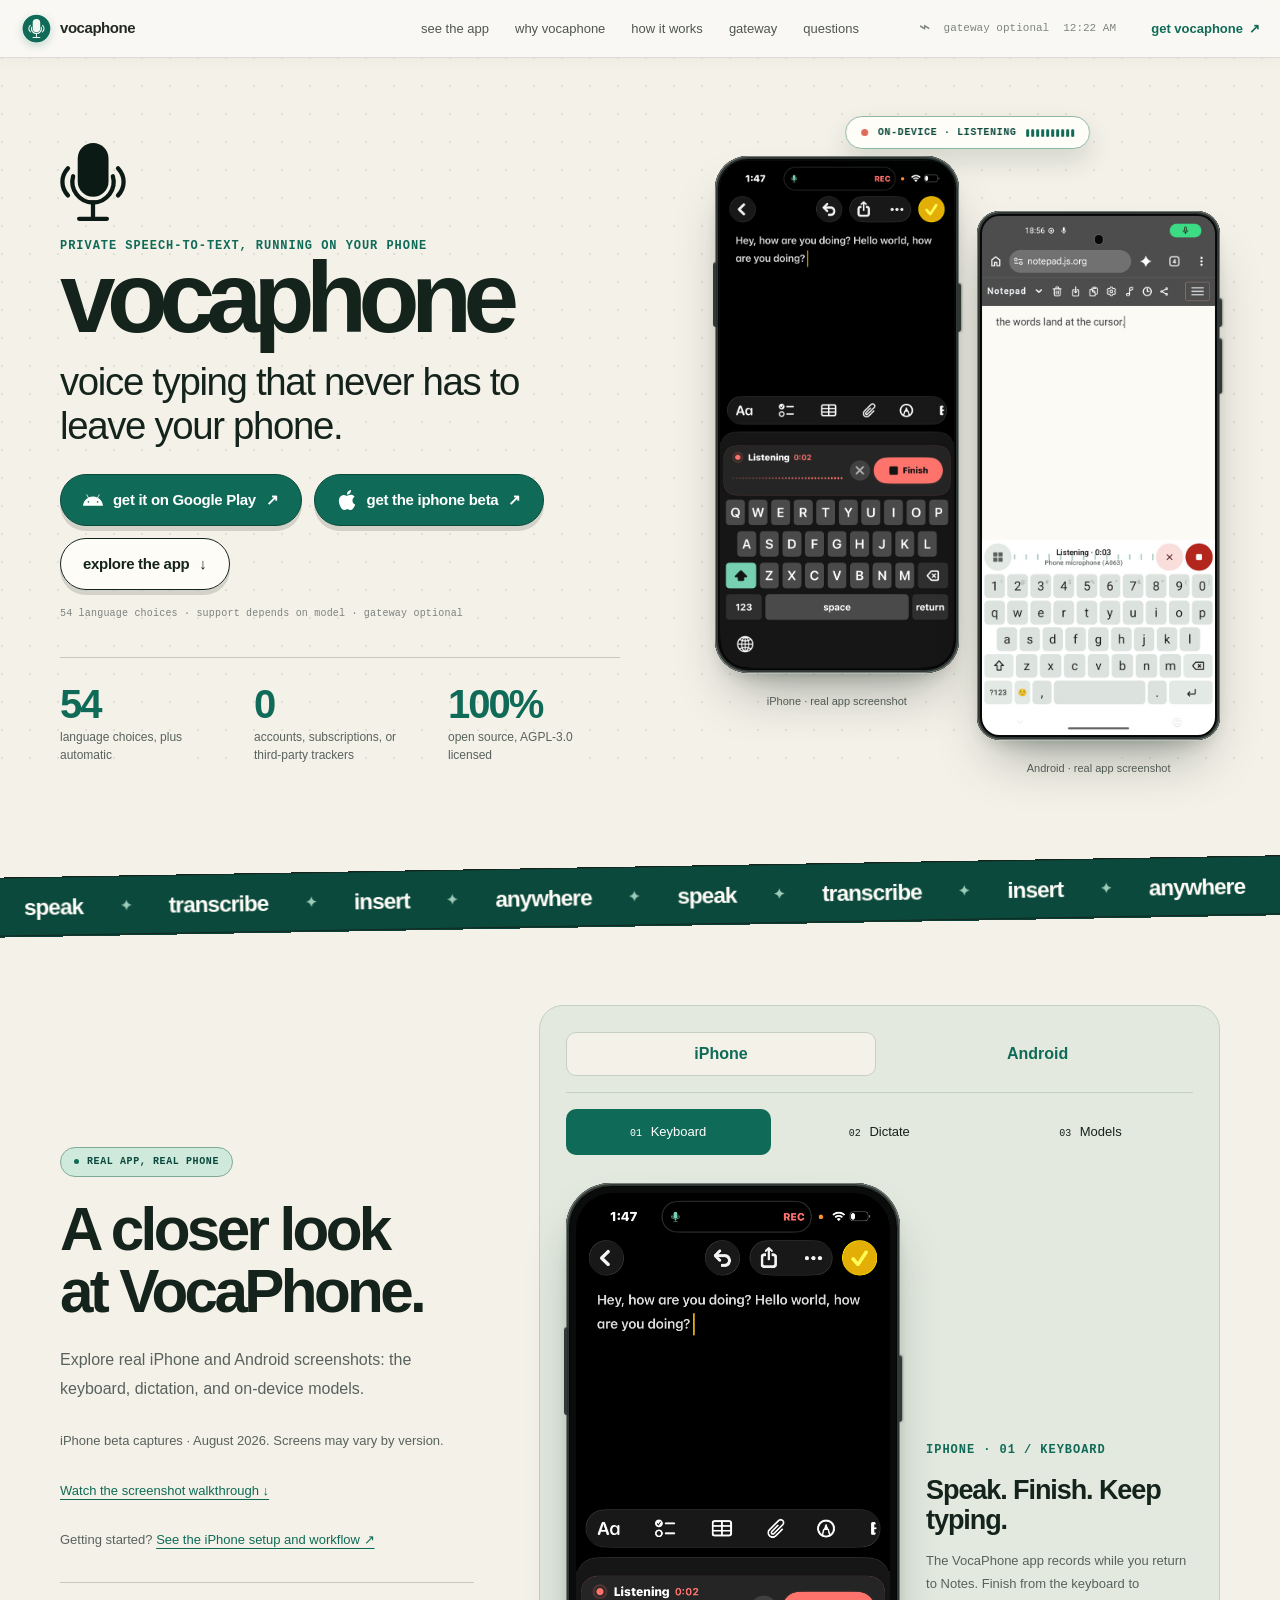
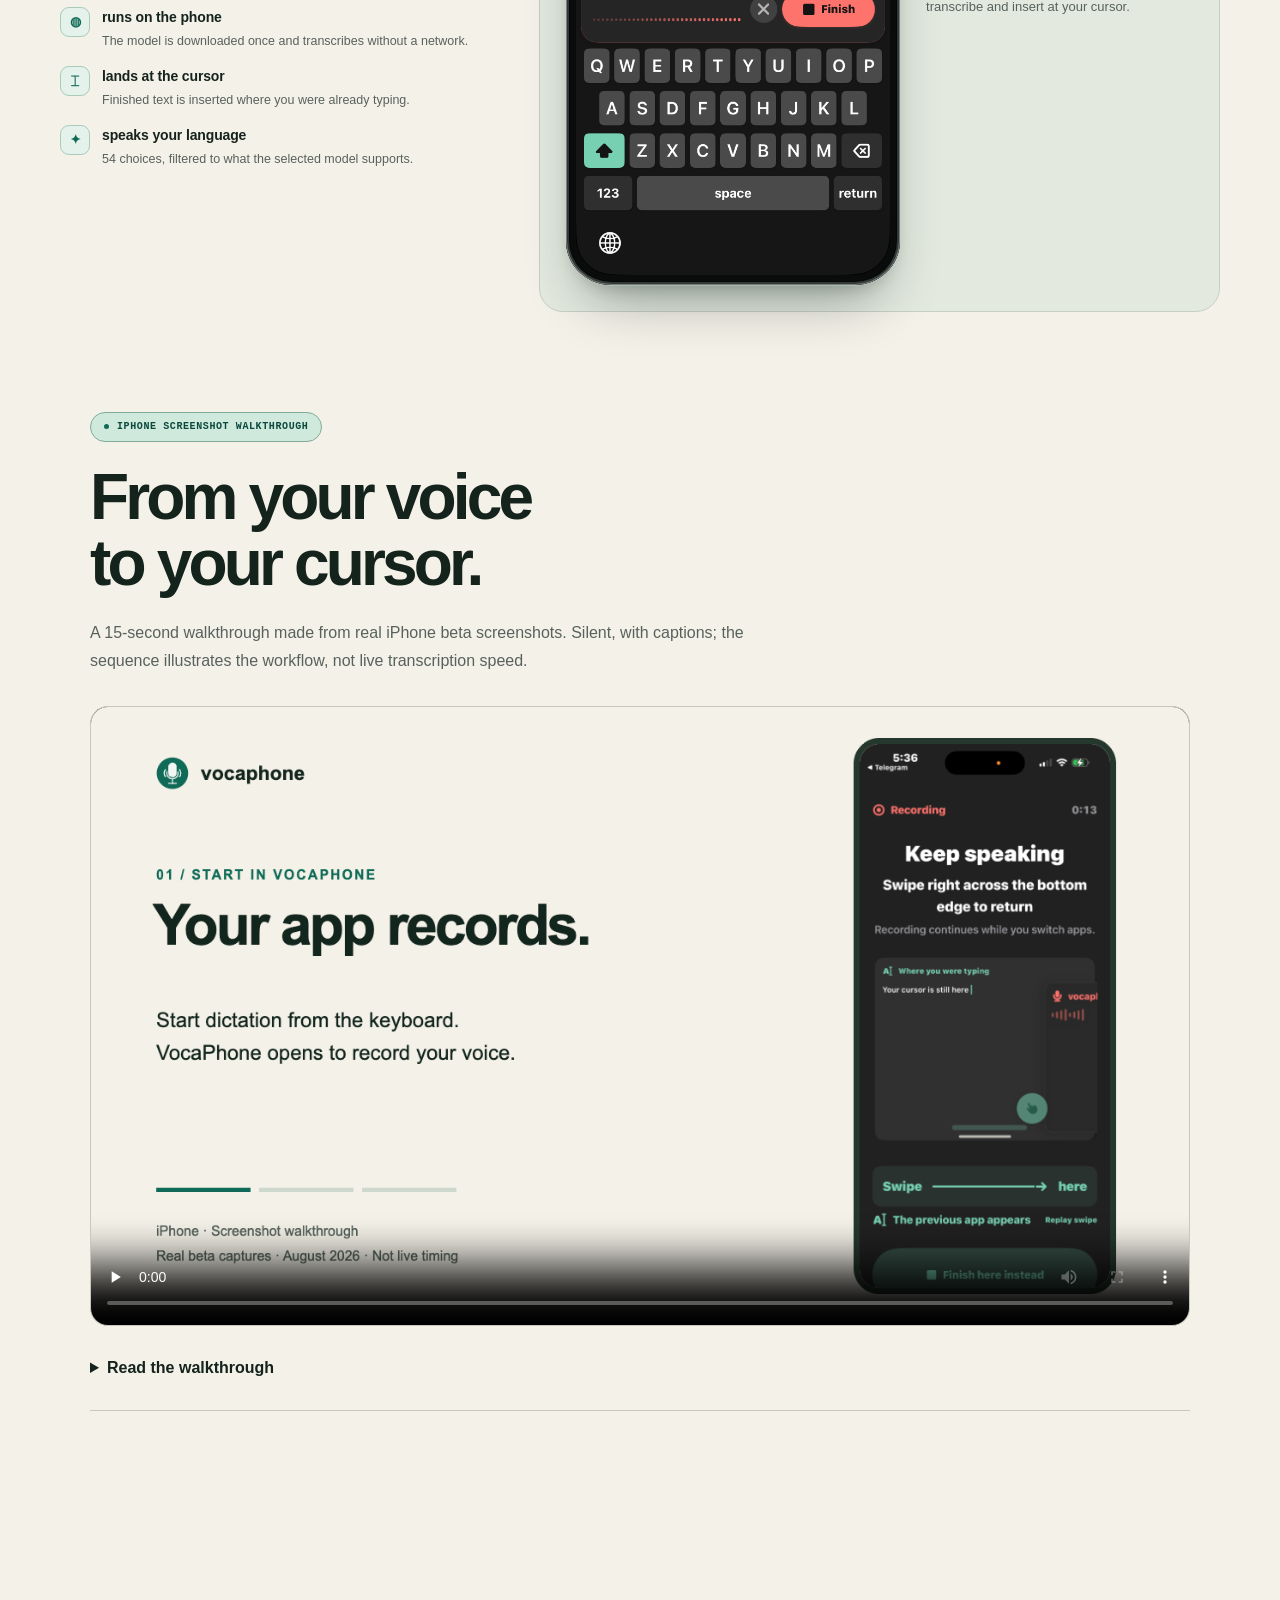
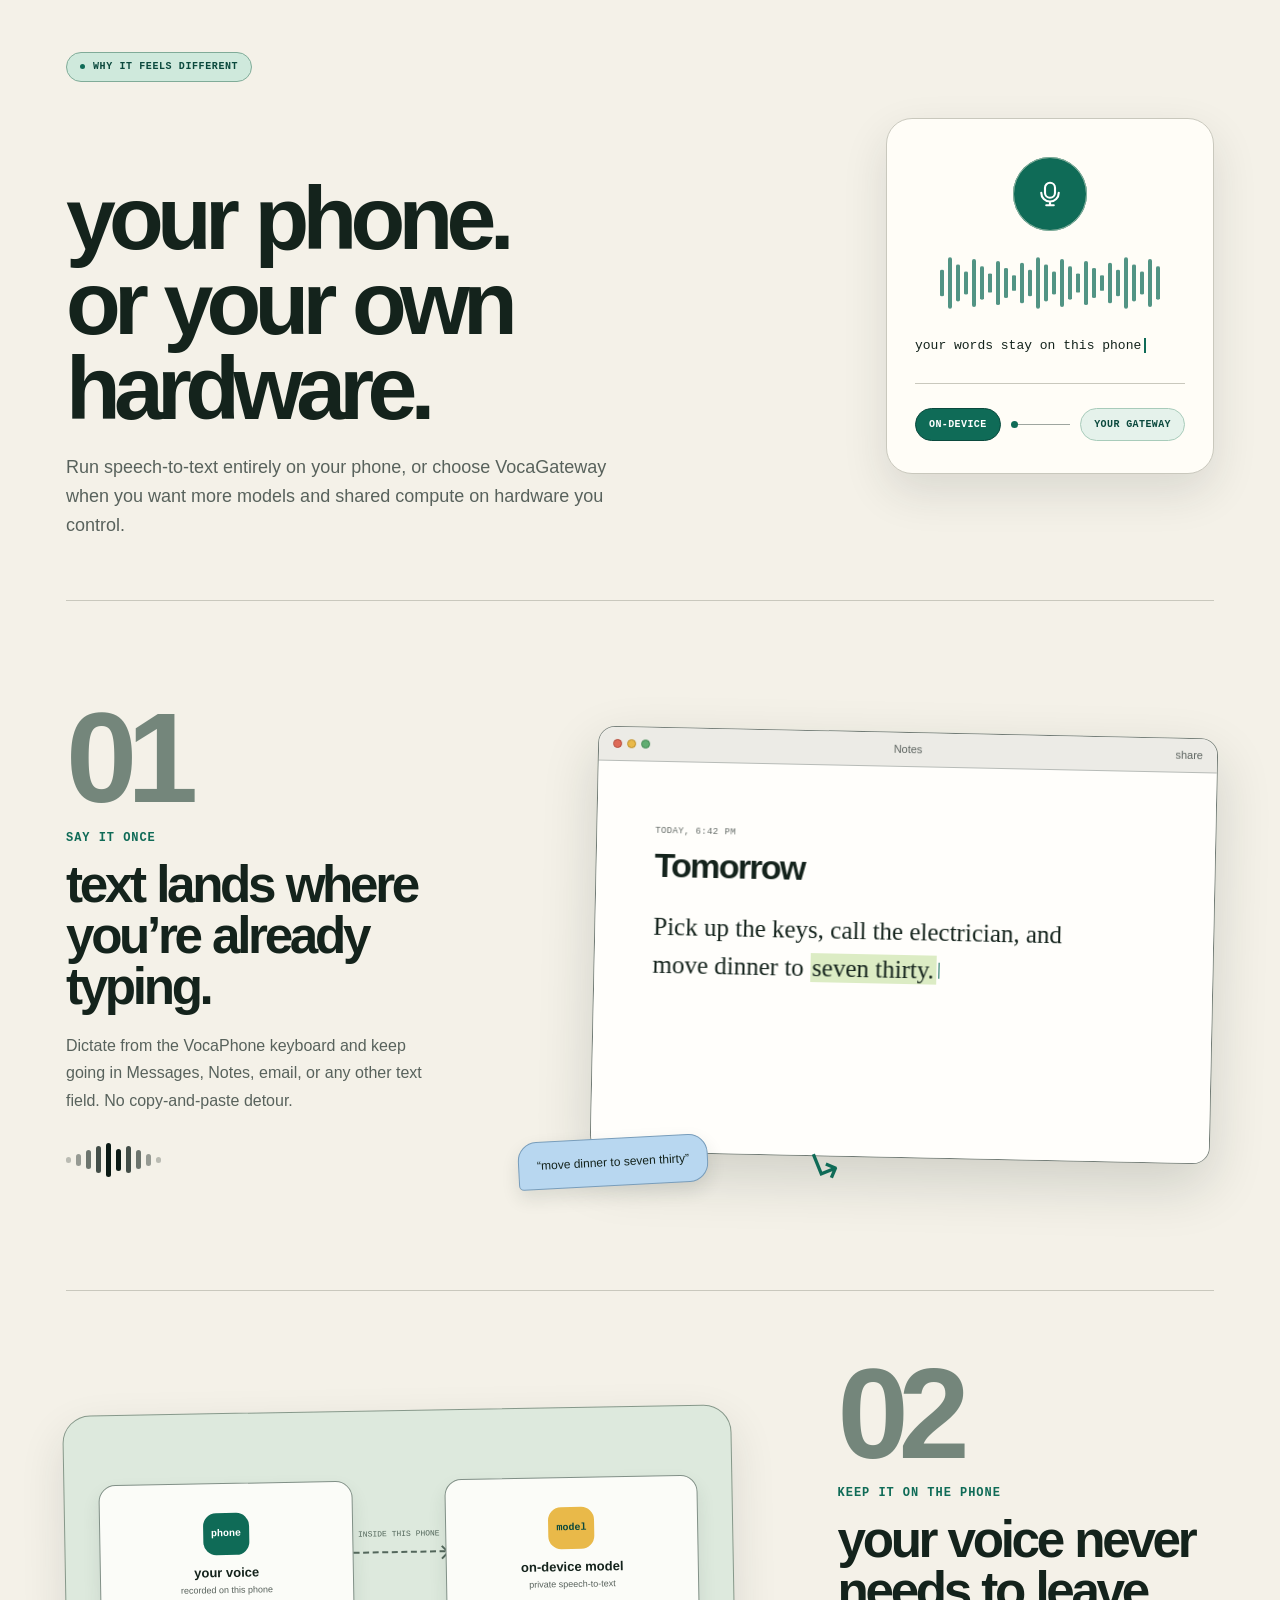
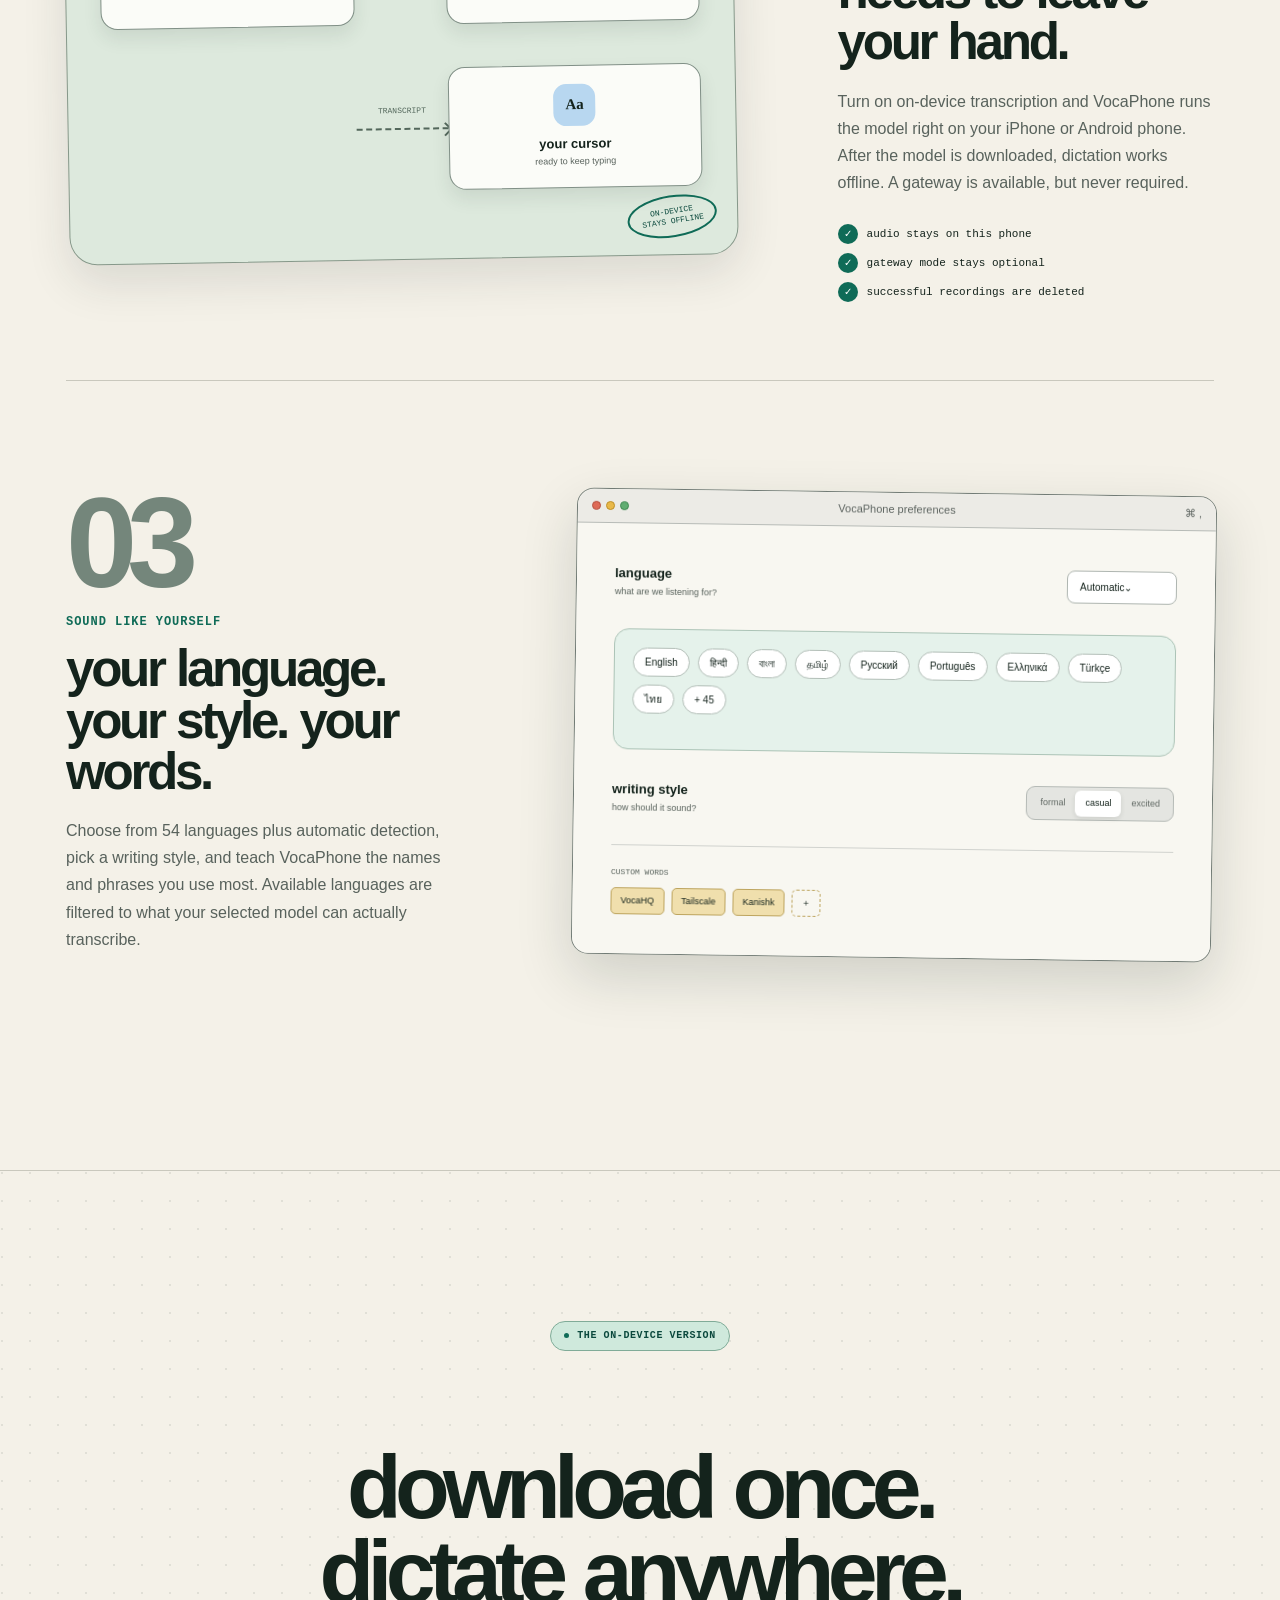
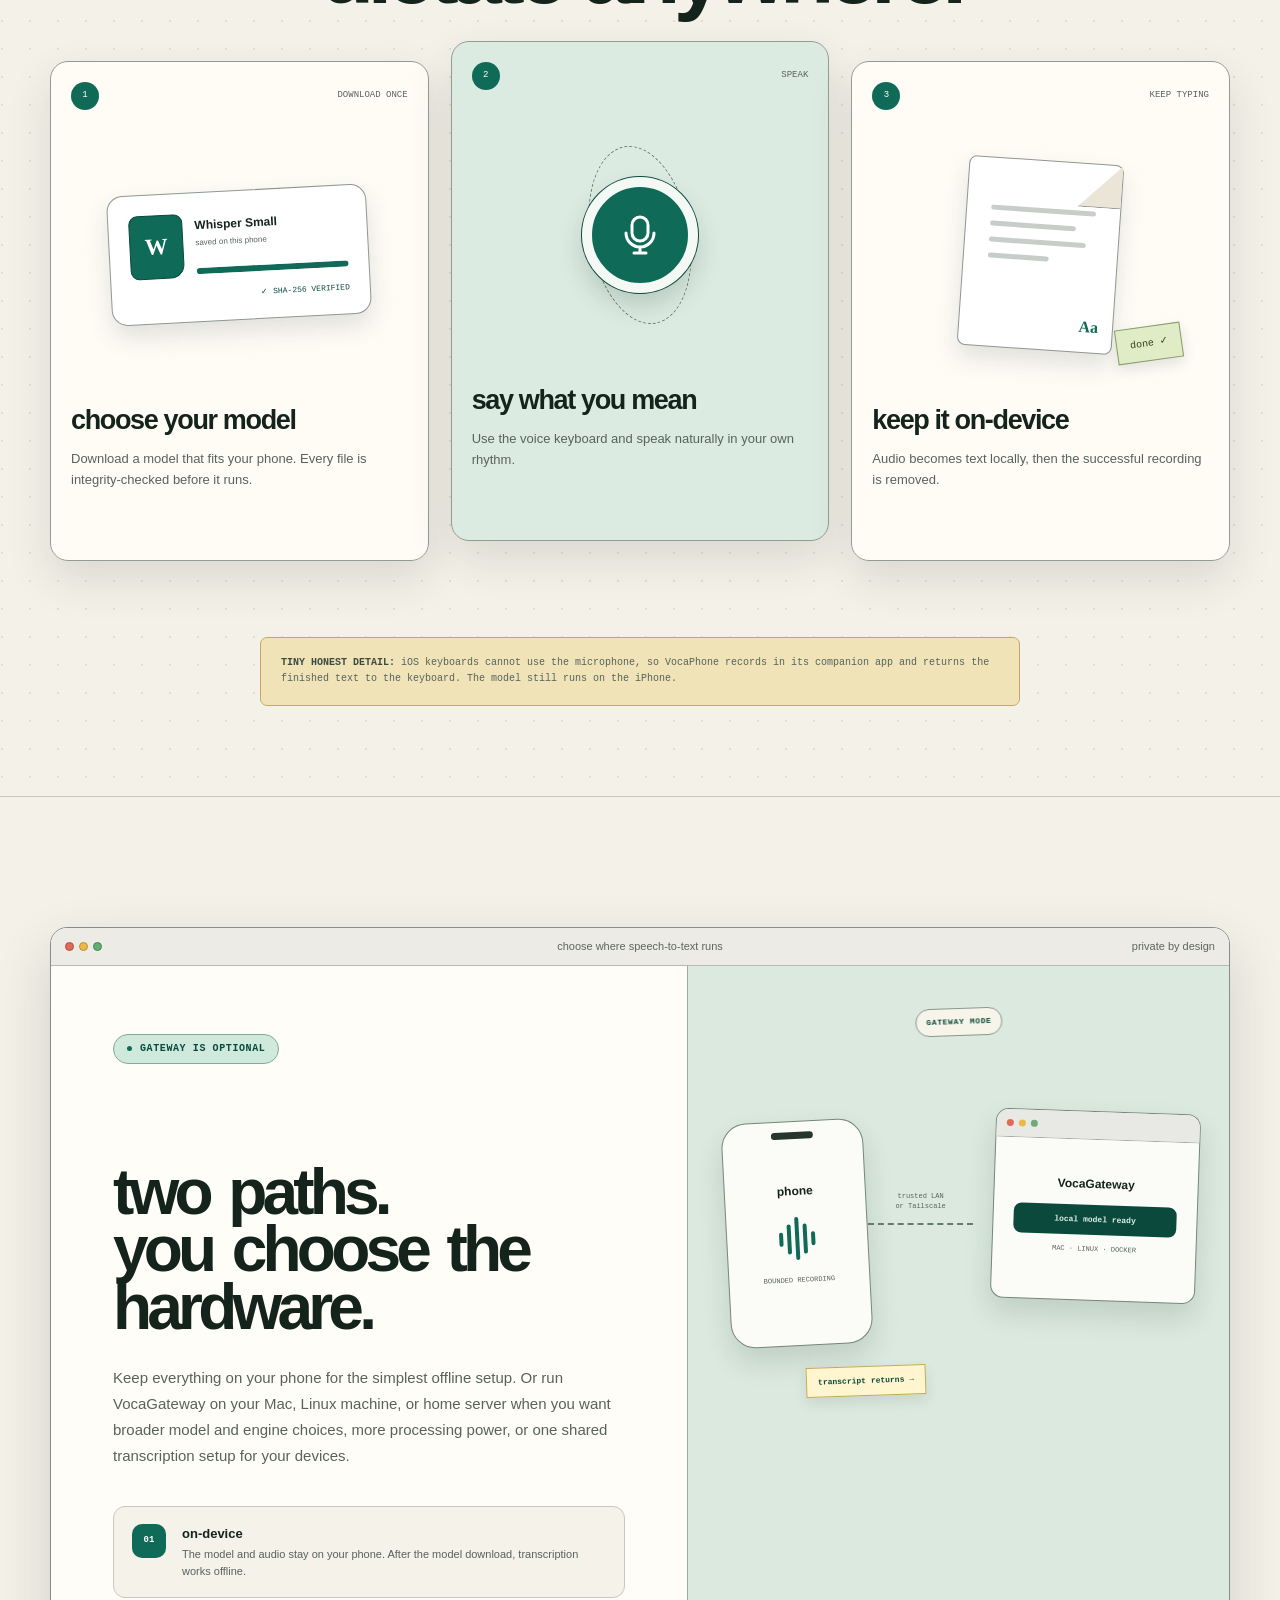
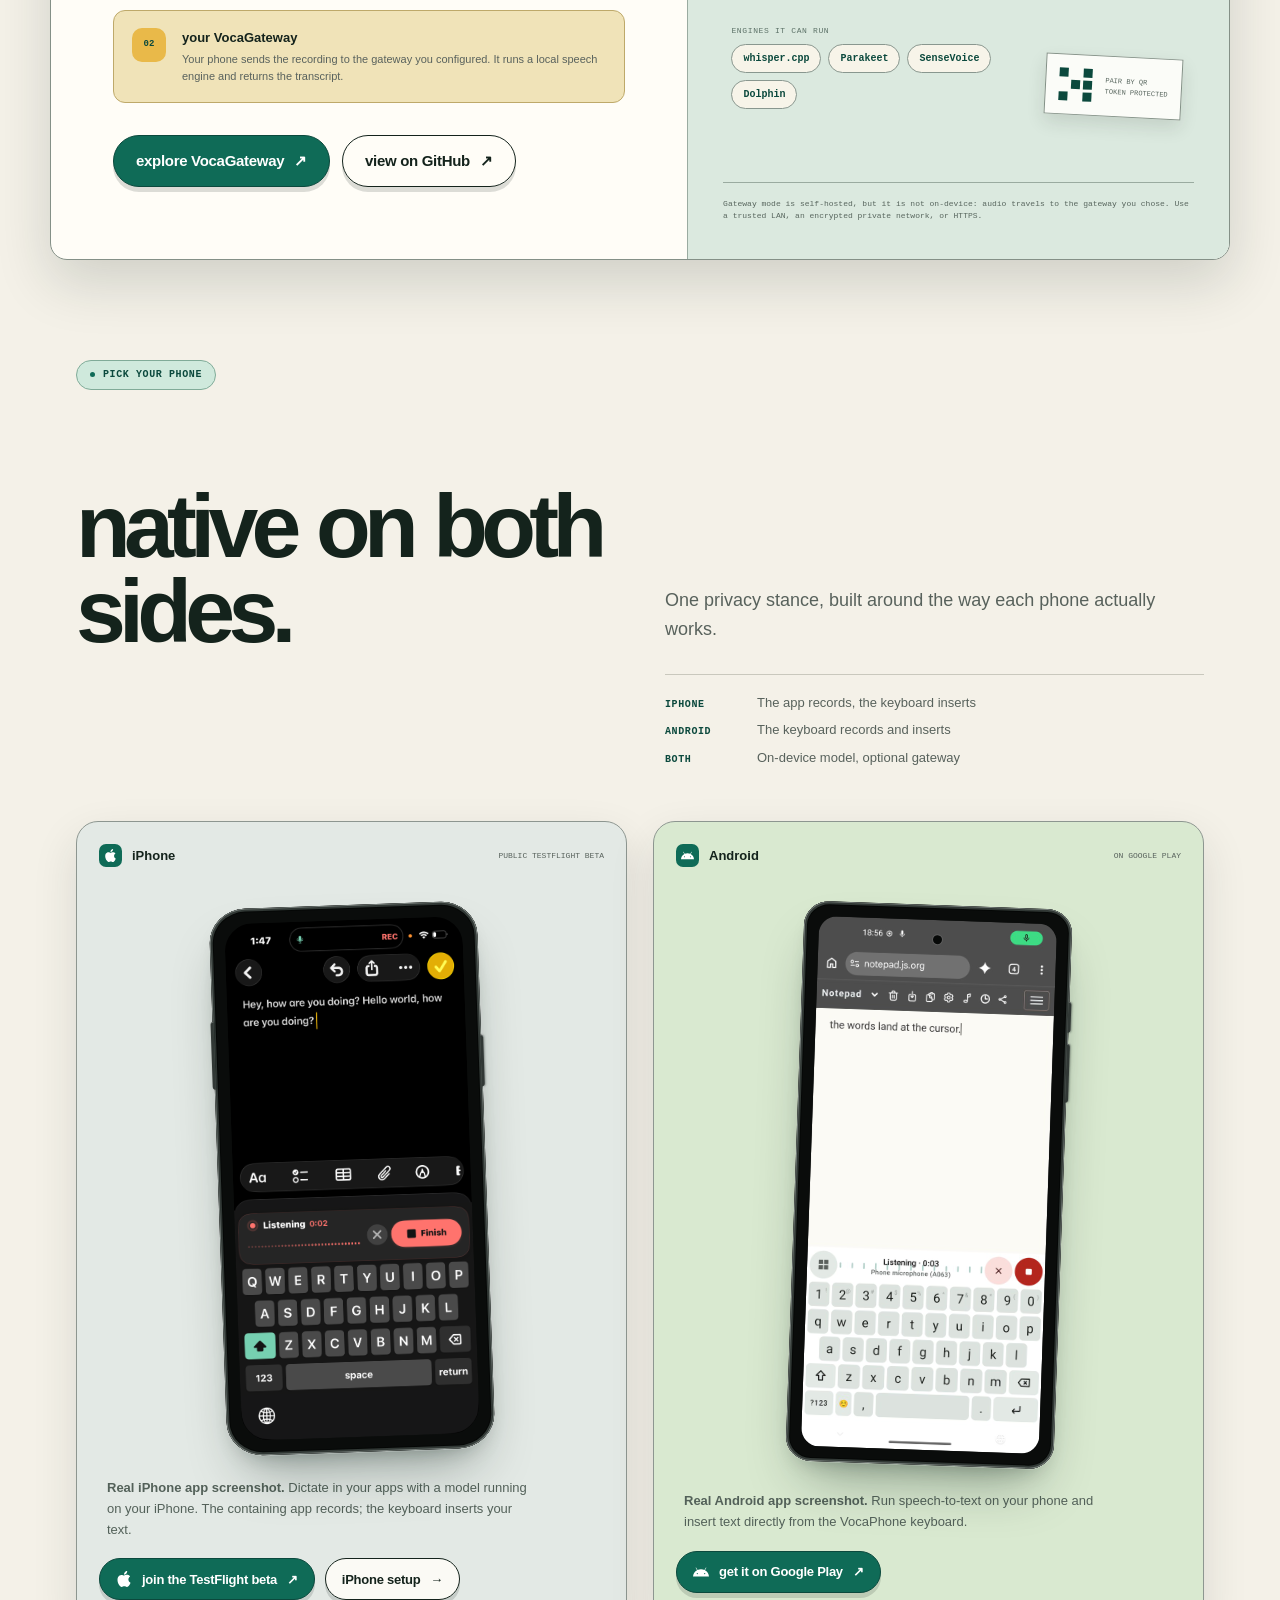
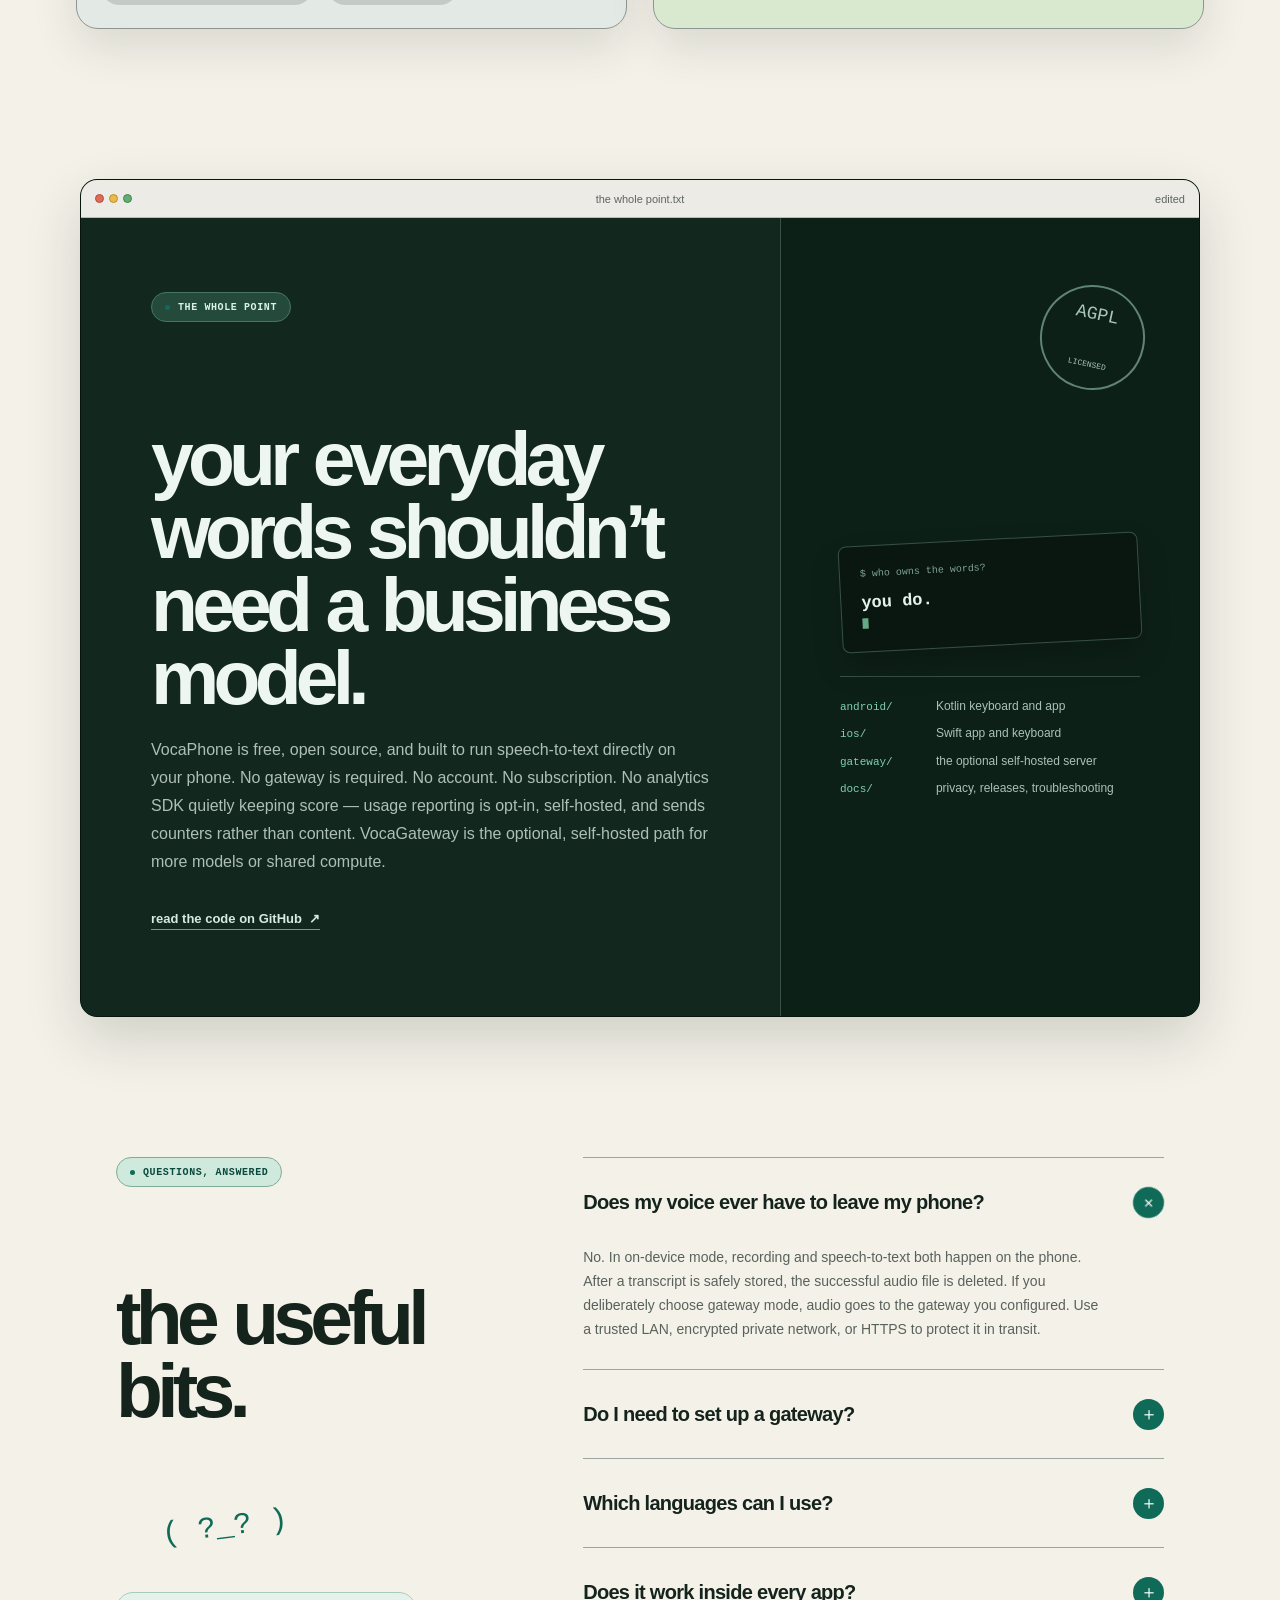
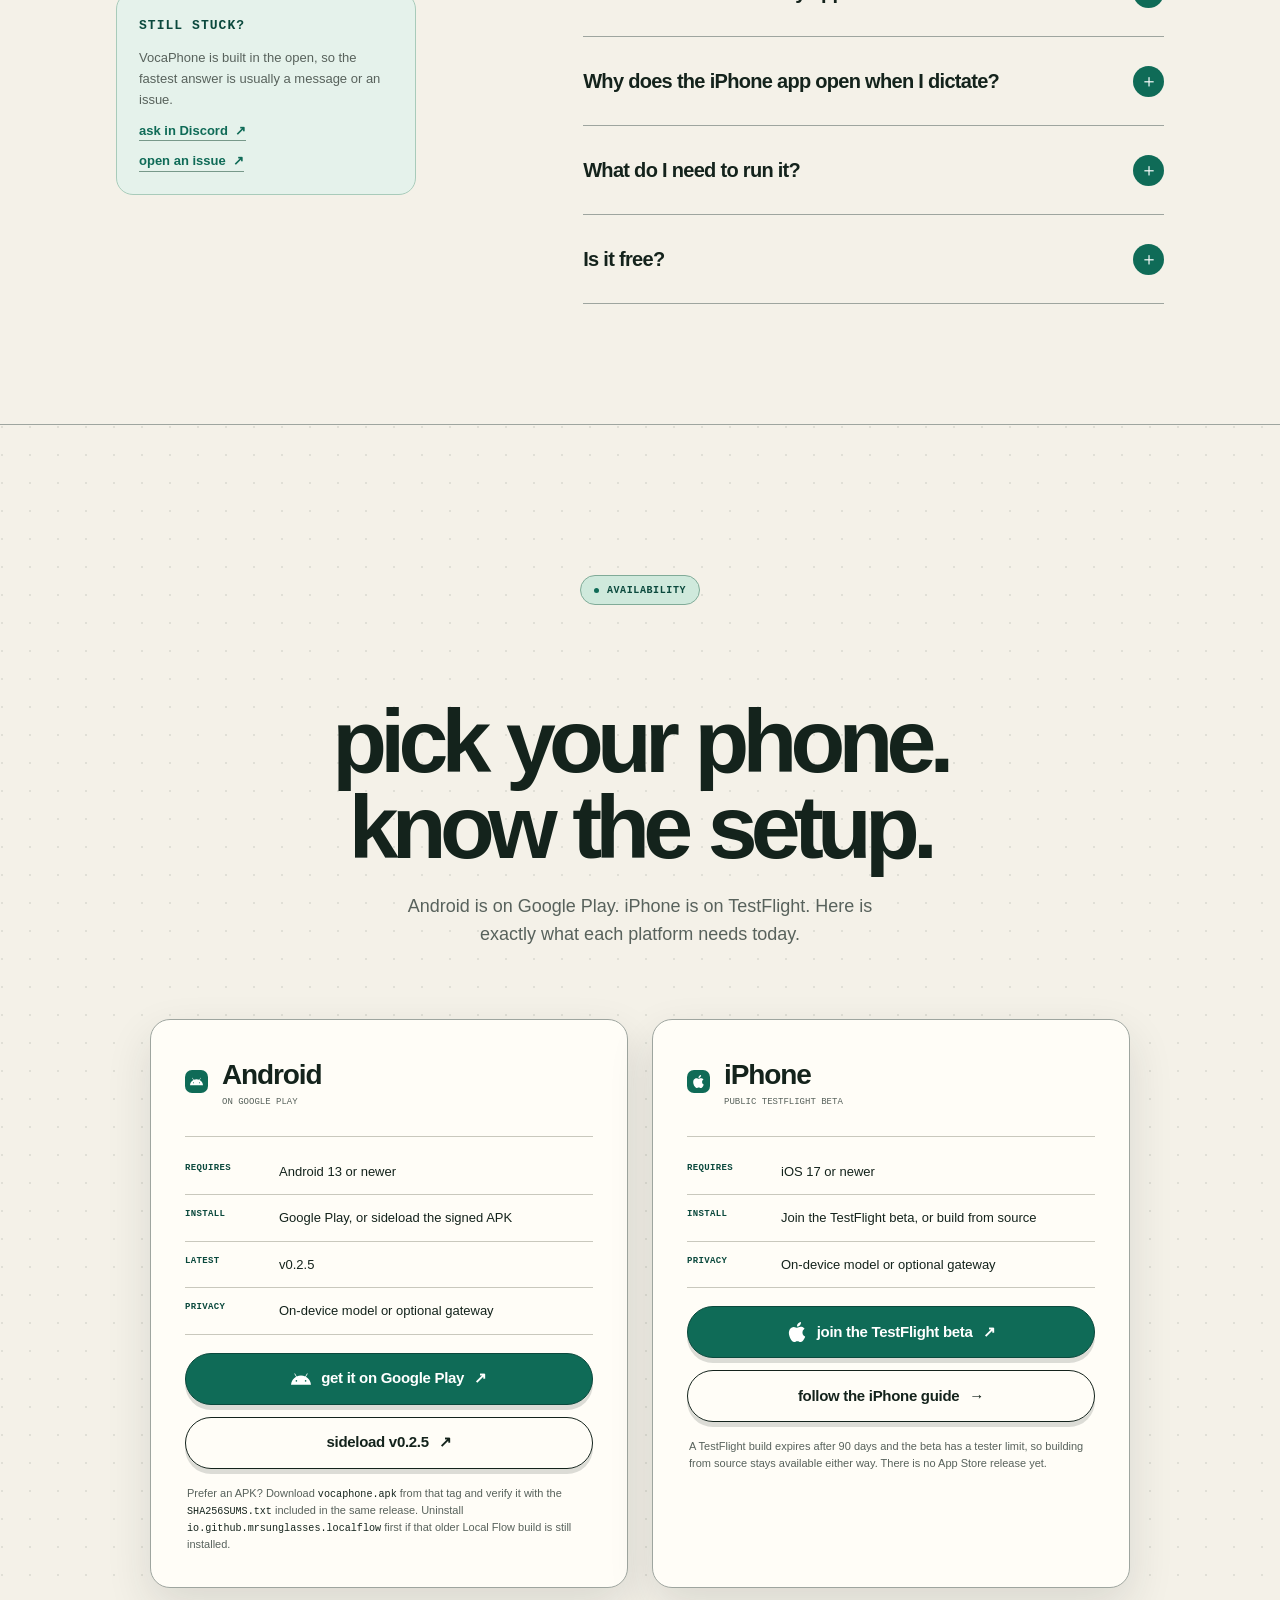
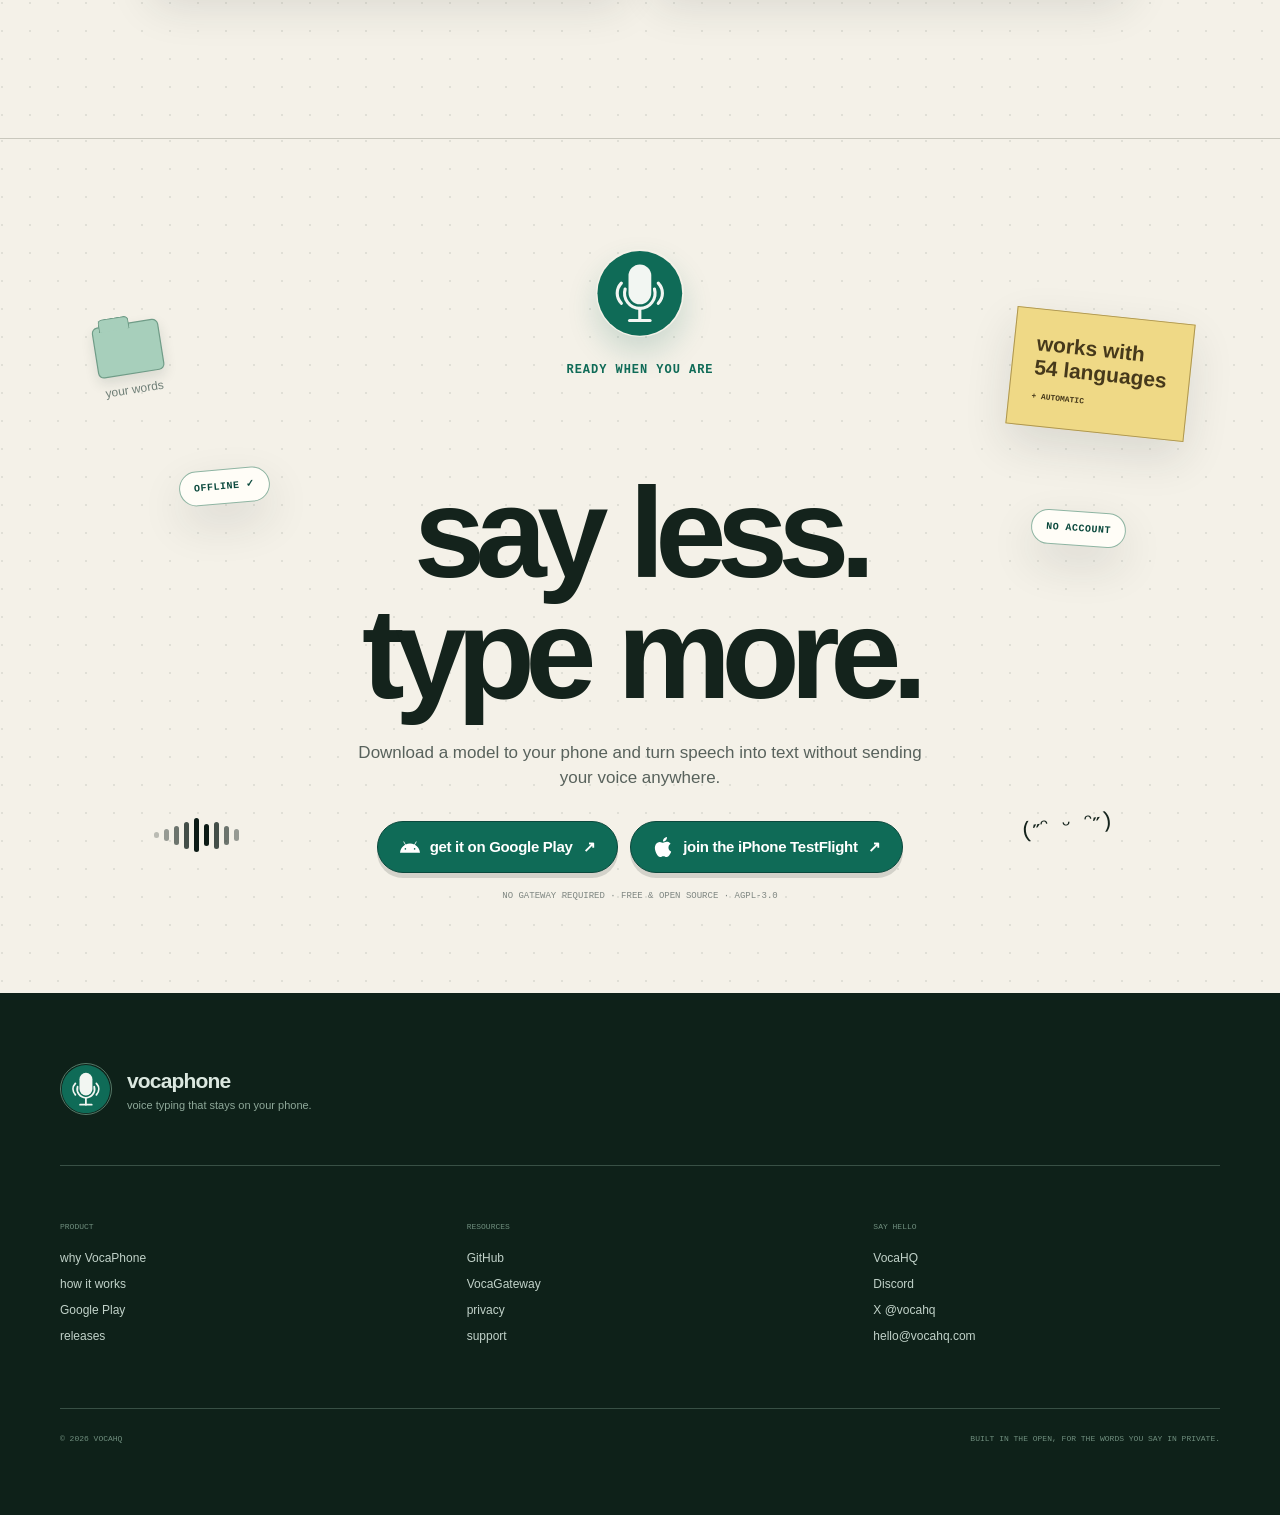
==== web/index.html @ c8eb7425 "docs: point sideload links at android/v0.2.5" ====
<!doctype html>
<html lang="en">
  <head>
    <meta charset="UTF-8" />
    <meta name="viewport" content="width=device-width, initial-scale=1.0" />
    <meta
      name="description"
      content="VocaPhone is a private voice keyboard for iPhone and Android. Run speech-to-text directly on your phone, or connect to VocaGateway on hardware you control for more models and shared compute."
    />
    <meta name="theme-color" content="#f4f1e8" />
    <meta name="robots" content="index, follow" />
    <link rel="canonical" href="https://vocaphone.vocahq.com/" />
    <meta property="og:title" content="VocaPhone: voice typing that stays yours" />
    <meta
      property="og:description"
      content="A private, open-source voice keyboard that runs speech-to-text on your phone or through your own optional VocaGateway."
    />
    <meta property="og:type" content="website" />
    <meta property="og:locale" content="en_US" />
    <meta property="og:site_name" content="VocaPhone" />
    <meta property="og:url" content="https://vocaphone.vocahq.com/" />
    <meta property="og:image" content="https://vocaphone.vocahq.com/assets/og-image.png" />
    <meta
      property="og:image:secure_url"
      content="https://vocaphone.vocahq.com/assets/og-image.png"
    />
    <meta property="og:image:type" content="image/png" />
    <meta property="og:image:width" content="1200" />
    <meta property="og:image:height" content="630" />
    <meta
      property="og:image:alt"
      content="VocaPhone on Android and iPhone. Voice typing that stays yours, on-device first with an optional gateway"
    />
    <meta name="twitter:card" content="summary_large_image" />
    <meta name="twitter:title" content="VocaPhone: voice typing that stays yours" />
    <meta
      name="twitter:description"
      content="Private, open-source voice typing that runs on your phone or your optional VocaGateway."
    />
    <meta name="twitter:image" content="https://vocaphone.vocahq.com/assets/og-image.png" />
    <meta
      name="twitter:image:alt"
      content="VocaPhone on Android and iPhone. Voice typing that stays yours, on-device first with an optional gateway"
    />
    <title>VocaPhone: voice typing that stays yours</title>
    <link rel="icon" href="assets/vocaphone-logo.svg" type="image/svg+xml" />
    <link rel="icon" href="favicon.ico" sizes="any" />
    <link rel="apple-touch-icon" href="assets/apple-touch-icon.png" />
    <link rel="manifest" href="site.webmanifest" />
    <link rel="stylesheet" href="styles.css" />
    <script src="script.js" defer></script>
  </head>
  <body>
  <!-- Platform marks, defined once and referenced by <use> wherever a button
       or a card heading names a platform. Inline rather than a file so the
       page stays a single request and the marks take currentColor. -->
  <svg class="mark-sprite" aria-hidden="true" focusable="false">
    <symbol id="mark-android" viewBox="0 0 24 24">
      <path d="M17.523 15.3414c-.5511 0-.9993-.4486-.9993-.9997s.4482-.9993.9993-.9993c.5511 0 .9993.4482.9993.9993.0001.5511-.4482.9997-.9993.9997m-11.046 0c-.5511 0-.9993-.4486-.9993-.9997s.4482-.9993.9993-.9993c.5511 0 .9993.4482.9993.9993 0 .5511-.4483.9997-.9993.9997m11.4045-6.02l1.9973-3.4592a.416.416 0 00-.1521-.5676.416.416 0 00-.5676.1521l-2.0223 3.503C15.5902 8.2439 13.8533 7.8508 12 7.8508s-3.5902.3931-5.1367 1.0989L4.841 5.4467a.4161.4161 0 00-.5677-.1521.4157.4157 0 00-.1521.5676l1.9973 3.4592C2.6889 11.1867.3432 14.6589 0 18.761h24c-.3435-4.1021-2.6892-7.5743-6.1185-9.4396" />
    </symbol>
    <symbol id="mark-apple" viewBox="0 0 24 24">
      <path d="M12.152 6.896c-.948 0-2.415-1.078-3.96-1.04-2.04.027-3.91 1.183-4.961 3.014-2.117 3.675-.546 9.103 1.519 12.09 1.013 1.454 2.208 3.09 3.792 3.039 1.52-.065 2.09-.987 3.935-.987 1.831 0 2.35.987 3.96.948 1.637-.026 2.676-1.48 3.676-2.948 1.156-1.688 1.636-3.325 1.662-3.415-.039-.013-3.182-1.221-3.22-4.857-.026-3.04 2.48-4.494 2.597-4.559-1.429-2.09-3.623-2.324-4.39-2.376-2-.156-3.675 1.09-4.61 1.09zM15.53 3.83c.843-1.012 1.4-2.427 1.245-3.83-1.207.052-2.662.805-3.532 1.818-.78.896-1.454 2.338-1.273 3.714 1.338.104 2.715-.688 3.559-1.701" />
    </symbol>
  </svg>

    <a class="skip-link" href="#main-content">Skip to content</a>

    <header class="menu-bar" data-menu-bar>
      <span class="scroll-progress" aria-hidden="true"><i data-scroll-progress></i></span>
      <a class="brand-link" href="#top" aria-label="VocaPhone home">
        <img src="assets/vocaphone-logo.svg" alt="" width="32" height="32" />
        <span>vocaphone</span>
      </a>

      <button
        class="menu-toggle"
        type="button"
        aria-expanded="false"
        aria-controls="site-navigation"
        data-menu-toggle
      >
        <span class="sr-only">Open navigation</span>
        <span></span>
        <span></span>
      </button>

      <nav id="site-navigation" class="site-nav" aria-label="Main navigation" data-navigation>
        <a href="#demo">see the app</a>
        <a href="#why">why vocaphone</a>
        <a href="#how">how it works</a>
        <a href="#gateway">gateway</a>
        <a href="#questions">questions</a>
      </nav>

      <div class="system-strip" aria-hidden="true">
        <span class="signal">⌁</span>
        <span>gateway optional</span>
        <span data-local-time>10:09</span>
      </div>

      <a
        class="header-cta"
        href="#install"
      >
        get vocaphone
        <span aria-hidden="true">↗</span>
      </a>
    </header>

    <main id="main-content">
      <section class="hero product-hero dot-field" id="top" aria-labelledby="hero-title">
        <div class="hero-copy reveal">
          <img class="hero-mark" src="assets/vocaphone-mark.svg" alt="" />
          <p class="eyebrow">private speech-to-text, running on your phone</p>
          <h1 id="hero-title">vocaphone</h1>
          <p class="hero-lede">voice typing that never has to leave your phone.</p>
          <div class="hero-actions">
            <a
              class="button button-primary"
              href="https://play.google.com/store/apps/details?id=com.vocahq.vocaphone"
            >
              <svg class="mark-solid" aria-hidden="true"><use href="#mark-android" /></svg>
              get it on Google Play
              <span aria-hidden="true">↗</span>
            </a>
            <a class="button button-primary" href="https://testflight.apple.com/join/wd85wQ3W">
              <svg class="mark-solid" aria-hidden="true"><use href="#mark-apple" /></svg>
              get the iphone beta
              <span aria-hidden="true">↗</span>
            </a>
            <a class="button button-secondary" href="#demo">
              explore the app
              <span aria-hidden="true">↓</span>
            </a>
          </div>
          <p class="hero-note">54 language choices · support depends on model · gateway optional</p>
          <ul class="hero-proof" aria-label="VocaPhone at a glance">
            <li class="reveal" style="--reveal-step: 1">
              <b><span data-count-to="54">54</span></b>
              <span>language choices, plus automatic</span>
            </li>
            <li class="reveal" style="--reveal-step: 2">
              <b><span data-count-to="0">0</span></b>
              <span>accounts, subscriptions, or third-party trackers</span>
            </li>
            <li class="reveal" style="--reveal-step: 3">
              <b><span data-count-to="100">100</span>%</b>
              <span>open source, AGPL-3.0 licensed</span>
            </li>
          </ul>
        </div>

        <div class="hero-product-pair" data-tilt>
          <p class="hero-live" aria-hidden="true">
            <i class="hero-live-dot"></i>
            <span>on-device · listening</span>
            <span class="live-wave"><i></i><i></i><i></i><i></i><i></i><i></i><i></i><i></i><i></i><i></i></span>
          </p>
          <figure class="hero-product reveal">
            <a class="product-screen device-ios" href="assets/screenshots/iphone-keyboard.png" data-enlarge>
              <img src="assets/screenshots/iphone-keyboard.png" width="1179" height="2556" fetchpriority="high" alt="VocaPhone iPhone keyboard screenshot during dictation" />
              <span class="screen-zoom">Enlarge ↗</span>
            </a>
            <figcaption>iPhone · real app screenshot</figcaption>
          </figure>
          <figure class="hero-product reveal">
            <a class="product-screen device-android" href="assets/screenshots/android-keyboard.jpg" data-enlarge>
              <img src="assets/screenshots/android-keyboard.jpg" width="576" height="1280" fetchpriority="high" alt="VocaPhone Android keyboard screenshot during dictation" />
              <i class="device-hole" aria-hidden="true"></i>
              <span class="screen-zoom">Enlarge ↗</span>
            </a>
            <figcaption>Android · real app screenshot</figcaption>
          </figure>
        </div>
      </section>

      <div class="word-ribbon">
        <div>
          <span>speak</span><b>✦</b><span>transcribe</span><b>✦</b><span>insert</span><b>✦</b><span>anywhere</span><b>✦</b>
          <span aria-hidden="true">speak</span><b aria-hidden="true">✦</b><span aria-hidden="true">transcribe</span><b aria-hidden="true">✦</b><span aria-hidden="true">insert</span><b aria-hidden="true">✦</b><span aria-hidden="true">anywhere</span><b aria-hidden="true">✦</b>
        </div>
      </div>

      <section class="app-demo" id="demo" aria-labelledby="demo-title">
        <div class="demo-intro">
          <span class="section-tag">real app, real phone</span>
          <h2 id="demo-title">A closer look<br />at VocaPhone.</h2>
          <p>Explore real iPhone and Android screenshots: the keyboard, dictation, and on-device models.</p>
          <p class="demo-platform-note">iPhone beta captures · August 2026. Screens may vary by version.</p>
          <p class="demo-platform-note"><a href="#walkthrough">Watch the screenshot walkthrough ↓</a></p>
          <p class="demo-platform-note">Getting started? <a href="iphone/">See the iPhone setup and workflow ↗</a></p>
          <ul class="demo-facts">
            <li class="reveal" style="--reveal-step: 1">
              <b aria-hidden="true">◍</b>
              <div><strong>runs on the phone</strong><span>The model is downloaded once and transcribes without a network.</span></div>
            </li>
            <li class="reveal" style="--reveal-step: 2">
              <b aria-hidden="true">⌶</b>
              <div><strong>lands at the cursor</strong><span>Finished text is inserted where you were already typing.</span></div>
            </li>
            <li class="reveal" style="--reveal-step: 3">
              <b aria-hidden="true">✦</b>
              <div><strong>speaks your language</strong><span>54 choices, filtered to what the selected model supports.</span></div>
            </li>
          </ul>
        </div>
        <div class="demo-explorer">
          <div class="demo-platforms" role="group" aria-label="Choose a phone platform" hidden>
            <button type="button" data-demo-platform="iphone" aria-pressed="true">iPhone</button>
            <button type="button" data-demo-platform="android" aria-pressed="false">Android</button>
          </div>
          <div class="demo-controls" role="group" aria-label="Choose an app screen" hidden>
            <button type="button" data-demo-select="keyboard" aria-pressed="true" aria-controls="demo-iphone-keyboard demo-keyboard"><span>01</span> Keyboard</button>
            <button type="button" data-demo-select="dictate" aria-pressed="false" aria-controls="demo-iphone-dictate demo-dictate"><span>02</span> Dictate</button>
            <button type="button" data-demo-select="models" aria-pressed="false" aria-controls="demo-iphone-models demo-models"><span>03</span> Models</button>
          </div>
          <figure class="demo-panel" id="demo-iphone-keyboard" data-demo-panel="keyboard" data-platform="iphone">
            <a class="product-screen device-ios" href="assets/screenshots/iphone-keyboard.png" data-enlarge>
              <img src="assets/screenshots/iphone-keyboard.png" width="1179" height="2556" loading="lazy" decoding="async" alt="VocaPhone iPhone keyboard in Notes with its Listening state and Finish button" />
              <span class="screen-zoom">View full screen ↗</span>
            </a>
            <figcaption><span class="tiny-label">iPhone · 01 / keyboard</span><h3>Speak. Finish. Keep typing.</h3><p>The VocaPhone app records while you return to Notes. Finish from the keyboard to transcribe and insert at your cursor.</p></figcaption>
          </figure>
          <figure class="demo-panel" id="demo-iphone-dictate" data-demo-panel="dictate" data-platform="iphone">
            <a class="product-screen device-ios" href="assets/screenshots/iphone-dictate.png" data-enlarge>
              <img src="assets/screenshots/iphone-dictate.png" width="1179" height="2556" loading="lazy" decoding="async" alt="VocaPhone iPhone app showing a ready transcript and On this iPhone selected" />
              <span class="screen-zoom">View full screen ↗</span>
            </a>
            <figcaption><span class="tiny-label">iPhone · 02 / dictate</span><h3>Your transcript, ready.</h3><p>Review the finished transcript in VocaPhone. This capture shows on-device speech-to-text selected.</p></figcaption>
          </figure>
          <figure class="demo-panel" id="demo-iphone-models" data-demo-panel="models" data-platform="iphone">
            <a class="product-screen device-ios" href="assets/screenshots/iphone-models.png" data-enlarge>
              <img src="assets/screenshots/iphone-models.png" width="1179" height="2556" loading="lazy" decoding="async" alt="VocaPhone iPhone transcription settings with On this iPhone selected and a downloaded model" />
              <span class="screen-zoom">View full screen ↗</span>
            </a>
            <figcaption><span class="tiny-label">iPhone · 03 / models</span><h3>Keep speech-to-text on your iPhone.</h3><p>Download a supported model to dictate offline. The optional gateway remains a separate choice.</p></figcaption>
          </figure>
          <figure class="demo-panel" id="demo-keyboard" data-demo-panel="keyboard" data-platform="android">
            <a class="product-screen device-android" href="assets/screenshots/android-keyboard.jpg" data-enlarge>
              <img src="assets/screenshots/android-keyboard.jpg" width="576" height="1280" loading="lazy" decoding="async" alt="VocaPhone Android keyboard listening in a browser notepad" />
              <i class="device-hole" aria-hidden="true"></i>
              <span class="screen-zoom">View full screen ↗</span>
            </a>
            <figcaption><span class="tiny-label">Android · 01 / keyboard</span><h3>Type where you are.</h3><p>Speak from the keyboard and insert text at your cursor. This capture shows VocaPhone in a browser notepad.</p></figcaption>
          </figure>
          <figure class="demo-panel" id="demo-dictate" data-demo-panel="dictate" data-platform="android">
            <a class="product-screen device-android" href="assets/screenshots/android-dictate.jpg" data-enlarge>
              <img src="assets/screenshots/android-dictate.jpg" width="576" height="1280" loading="lazy" decoding="async" alt="VocaPhone Android Dictate screen with its scratchpad and model controls" />
              <i class="device-hole" aria-hidden="true"></i>
              <span class="screen-zoom">View full screen ↗</span>
            </a>
            <figcaption><span class="tiny-label">Android · 02 / dictate</span><h3>A little space for your thoughts.</h3><p>Use the app’s scratchpad to dictate a note. Language, writing style, and model choices stay close at hand.</p></figcaption>
          </figure>
          <figure class="demo-panel" id="demo-models" data-demo-panel="models" data-platform="android">
            <a class="product-screen device-android" href="assets/screenshots/android-models.jpg" data-enlarge>
              <img src="assets/screenshots/android-models.jpg" width="576" height="1280" loading="lazy" decoding="async" alt="VocaPhone Android model picker with installed on-device models" />
              <i class="device-hole" aria-hidden="true"></i>
              <span class="screen-zoom">View full screen ↗</span>
            </a>
            <figcaption><span class="tiny-label">Android · 03 / models</span><h3>Choose what runs on your phone.</h3><p>Download a speech-to-text model, then dictate offline. Choose a model that fits your language and available storage.</p></figcaption>
          </figure>
        </div>
      </section>

      <section class="walkthrough-section" id="walkthrough" aria-labelledby="walkthrough-title">
        <div class="walkthrough-heading">
          <span class="section-tag">iPhone screenshot walkthrough</span>
          <h2 id="walkthrough-title">From your voice<br />to your cursor.</h2>
          <p>A 15-second walkthrough made from real iPhone beta screenshots. Silent, with captions; the sequence illustrates the workflow, not live transcription speed.</p>
        </div>
        <video controls playsinline preload="none" width="1280" height="720"
          poster="assets/demo/iphone-walkthrough-poster.png" aria-label="iPhone screenshot walkthrough" aria-describedby="walkthrough-description">
          <source src="assets/demo/iphone-walkthrough.mp4" type="video/mp4" />
          <track kind="captions" src="assets/demo/iphone-walkthrough.vtt" srclang="en" label="English" />
          <p><a href="assets/demo/iphone-walkthrough.mp4">Download the iPhone screenshot walkthrough</a>.</p>
        </video>
        <details class="walkthrough-description" id="walkthrough-description">
          <summary>Read the walkthrough</summary>
          <ol>
            <li><strong>Start dictation.</strong> VocaPhone opens to record your voice.</li>
            <li><strong>Return to your text.</strong> Keep speaking, then tap Finish on the VocaPhone keyboard.</li>
            <li><strong>Continue writing.</strong> The finished transcript appears at your cursor.</li>
          </ol>
          <p>iPhone screenshots captured in August 2026. The app records audio; the keyboard coordinates with the app and inserts the finished text.</p>
        </details>
      </section>

      <section class="story-shell" id="why" aria-labelledby="why-title">
        <div class="section-heading reveal">
          <span class="section-tag">why it feels different</span>
          <h2 id="why-title">your phone.<br />or your own hardware.</h2>
          <p>
            Run speech-to-text entirely on your phone, or choose VocaGateway
            when you want more models and shared compute on hardware you control.
          </p>
        <div class="why-visual" aria-hidden="true">
            <div class="why-orb">
              <span class="why-ring"></span>
              <span class="why-ring"></span>
              <span class="why-ring"></span>
              <svg viewBox="0 0 24 24">
                <rect x="8" y="3" width="8" height="12" rx="4" />
                <path d="M5 11a7 7 0 0 0 14 0M12 18v3M9 21h6" />
              </svg>
            </div>
            <div class="why-scope"><i style="--i: 0; --h: 0.51"></i><i style="--i: 5; --h: 0.99"></i><i style="--i: 10; --h: 0.71"></i><i style="--i: 15; --h: 0.44"></i><i style="--i: 20; --h: 0.92"></i><i style="--i: 25; --h: 0.64"></i><i style="--i: 2; --h: 0.37"></i><i style="--i: 7; --h: 0.85"></i><i style="--i: 12; --h: 0.58"></i><i style="--i: 17; --h: 0.30"></i><i style="--i: 22; --h: 0.78"></i><i style="--i: 27; --h: 0.51"></i><i style="--i: 4; --h: 0.99"></i><i style="--i: 9; --h: 0.71"></i><i style="--i: 14; --h: 0.44"></i><i style="--i: 19; --h: 0.92"></i><i style="--i: 24; --h: 0.64"></i><i style="--i: 1; --h: 0.37"></i><i style="--i: 6; --h: 0.85"></i><i style="--i: 11; --h: 0.58"></i><i style="--i: 16; --h: 0.30"></i><i style="--i: 21; --h: 0.78"></i><i style="--i: 26; --h: 0.51"></i><i style="--i: 3; --h: 0.99"></i><i style="--i: 8; --h: 0.71"></i><i style="--i: 13; --h: 0.44"></i><i style="--i: 18; --h: 0.92"></i><i style="--i: 23; --h: 0.64"></i></div>
            <p class="why-transcript"><span>your words stay on this phone</span><b></b></p>
            <div class="why-route">
              <span class="why-route-step">on-device</span>
              <span class="why-route-link"><i></i></span>
              <span class="why-route-step">your gateway</span>
            </div>
          </div>
        </div>

        <article class="story-row reveal">
          <div class="story-copy">
            <div class="story-number">01</div>
            <p class="tiny-label">say it once</p>
            <h3>text lands where you’re already typing.</h3>
            <p>
              Dictate from the VocaPhone keyboard and keep going in Messages,
              Notes, email, or any other text field. No copy-and-paste detour.
            </p>
            <div class="audio-signature" aria-hidden="true">
              <i></i><i></i><i></i><i></i><i></i><i></i><i></i><i></i><i></i><i></i>
            </div>
          </div>

          <div class="story-visual" aria-hidden="true">
            <div class="window insert-window">
              <div class="window-bar compact">
                <div class="traffic-lights" aria-hidden="true"><i></i><i></i><i></i></div>
                <span>Notes</span>
                <span aria-hidden="true">share</span>
              </div>
              <div class="note-page">
                <span class="note-date">TODAY, 6:42 PM</span>
                <p class="note-title">Tomorrow</p>
                <p>
                  Pick up the keys, call the electrician, and move dinner to
                  <mark>seven thirty.</mark><span class="text-caret"></span>
                </p>
              </div>
            </div>
            <div class="speech-chip">“move dinner to seven thirty”</div>
            <div class="arrow-scribble" aria-hidden="true">↳</div>
          </div>
        </article>

        <article class="story-row story-row-reverse reveal">
          <div class="story-copy">
            <div class="story-number">02</div>
            <p class="tiny-label">keep it on the phone</p>
            <h3>your voice never needs to leave your hand.</h3>
            <p>
              Turn on on-device transcription and VocaPhone runs the model right
              on your iPhone or Android phone. After the model is downloaded,
              dictation works offline. A gateway is available, but never required.
            </p>
            <ul class="clean-list">
              <li><span>✓</span> audio stays on this phone</li>
              <li><span>✓</span> gateway mode stays optional</li>
              <li><span>✓</span> successful recordings are deleted</li>
            </ul>
          </div>

          <div class="story-visual route-visual" aria-hidden="true">
            <div class="route-card phone-route">
              <span class="route-icon">phone</span>
              <strong>your voice</strong>
              <small>recorded on this phone</small>
            </div>
            <div class="route-line"><span>inside this phone</span></div>
            <div class="route-card model-route">
              <span class="route-icon">model</span>
              <strong>on-device model</strong>
              <small>private speech-to-text</small>
            </div>
            <div class="route-line route-line-short"><span>transcript</span></div>
            <div class="route-card text-route">
              <span class="route-icon">Aa</span>
              <strong>your cursor</strong>
              <small>ready to keep typing</small>
            </div>
            <div class="privacy-stamp">on-device<br />stays offline</div>
          </div>
        </article>

        <article class="story-row reveal">
          <div class="story-copy">
            <div class="story-number">03</div>
            <p class="tiny-label">sound like yourself</p>
            <h3>your language. your style. your words.</h3>
            <p>
              Choose from 54 languages plus automatic detection, pick a writing
              style, and teach VocaPhone the names and phrases you use most.
              Available languages are filtered to what your selected model can
              actually transcribe.
            </p>
          </div>

          <div class="story-visual language-visual" aria-hidden="true">
            <div class="window language-window">
              <div class="window-bar compact">
                <div class="traffic-lights" aria-hidden="true"><i></i><i></i><i></i></div>
                <span>VocaPhone preferences</span>
                <span aria-hidden="true">⌘ ,</span>
              </div>
              <div class="preference-panel">
                <div class="preference-row">
                  <div><strong>language</strong><small>what are we listening for?</small></div>
                  <span class="preference-select">Automatic⌄</span>
                </div>
                <div class="language-cloud">
                  <span>English</span><span>हिन्दी</span><span>বাংলা</span><span>தமிழ்</span><span>Русский</span><span>Português</span><span>Ελληνικά</span><span>Türkçe</span><span>ไทย</span><span>+ 45</span>
                </div>
                <div class="preference-row">
                  <div><strong>writing style</strong><small>how should it sound?</small></div>
                  <div class="segmented-control" aria-hidden="true">
                    <span>formal</span><span class="active">casual</span><span>excited</span>
                  </div>
                </div>
                <div class="custom-words">
                  <span>custom words</span>
                  <b>VocaHQ</b><b>Tailscale</b><b>Kanishk</b><i>＋</i>
                </div>
              </div>
            </div>
          </div>
        </article>
      </section>

      <section class="how-section dot-field" id="how" aria-labelledby="how-title">
        <div class="section-heading section-heading-centered reveal">
          <span class="section-tag">the on-device version</span>
          <h2 id="how-title">download once.<br />dictate anywhere.</h2>
        </div>

        <div class="steps-grid">
          <article class="step-card reveal">
            <div class="step-topline"><span>1</span><b>download once</b></div>
            <div class="step-art model-art" aria-hidden="true">
              <div class="model-download-card">
                <div class="model-file-icon">W</div>
                <div>
                  <strong>Whisper Small</strong>
                  <small>saved on this phone</small>
                </div>
                <div class="model-progress"><i></i></div>
                <span>✓ SHA-256 verified</span>
              </div>
            </div>
            <h3>choose your model</h3>
            <p>Download a model that fits your phone. Every file is integrity-checked before it runs.</p>
          </article>

          <article class="step-card featured-step reveal">
            <div class="step-topline"><span>2</span><b>speak</b></div>
            <div class="step-art mic-art" aria-hidden="true">
              <div class="mic-circle">
                <svg viewBox="0 0 24 24">
                  <rect x="8" y="3" width="8" height="12" rx="4" />
                  <path d="M5 11a7 7 0 0 0 14 0M12 18v3M9 21h6" />
                </svg>
              </div>
              <div class="orbit-wave"><i></i><i></i><i></i><i></i><i></i><i></i><i></i></div>
            </div>
            <h3>say what you mean</h3>
            <p>Use the voice keyboard and speak naturally in your own rhythm.</p>
          </article>

          <article class="step-card reveal">
            <div class="step-topline"><span>3</span><b>keep typing</b></div>
            <div class="step-art text-art" aria-hidden="true">
              <div class="text-page">
                <i></i><i></i><i></i><i></i>
                <span>Aa</span>
              </div>
              <div class="check-sticker">done ✓</div>
            </div>
            <h3>keep it on-device</h3>
            <p>Audio becomes text locally, then the successful recording is removed.</p>
          </article>
        </div>

        <p class="platform-honesty reveal">
          <span>tiny honest detail:</span> iOS keyboards cannot use the microphone,
          so VocaPhone records in its companion app and returns the finished text
          to the keyboard. The model still runs on the iPhone.
        </p>
      </section>


      <section class="gateway-section" id="gateway" aria-labelledby="gateway-title">
        <div class="gateway-window window reveal">
          <div class="window-bar">
            <div class="traffic-lights" aria-hidden="true"><i></i><i></i><i></i></div>
            <span>choose where speech-to-text runs</span>
            <span aria-hidden="true">private by design</span>
          </div>

          <div class="gateway-copy">
            <span class="section-tag">gateway is optional</span>
            <h2 id="gateway-title">two paths.<br />you choose the hardware.</h2>
            <p>
              Keep everything on your phone for the simplest offline setup. Or run
              VocaGateway on your Mac, Linux machine, or home server when you want
              broader model and engine choices, more processing power, or one shared
              transcription setup for your devices.
            </p>

            <div class="gateway-paths">
              <article class="gateway-path gateway-path-phone">
                <span>01</span>
                <div>
                  <strong>on-device</strong>
                  <p>The model and audio stay on your phone. After the model download, transcription works offline.</p>
                </div>
              </article>
              <article class="gateway-path gateway-path-server">
                <span>02</span>
                <div>
                  <strong>your VocaGateway</strong>
                  <p>Your phone sends the recording to the gateway you configured. It runs a local speech engine and returns the transcript.</p>
                </div>
              </article>
            </div>

            <div class="gateway-actions">
              <a class="button gateway-button" href="https://vocagateway.vocahq.com">
                explore VocaGateway <span aria-hidden="true">↗</span>
              </a>
              <a class="button button-secondary" href="https://github.com/VocaHQ/vocagateway">
                view on GitHub <span aria-hidden="true">↗</span>
              </a>
            </div>
          </div>

          <div class="gateway-visual" aria-hidden="true">
            <div class="gateway-mode-label">gateway mode</div>
            <div class="gateway-device gateway-phone">
              <span>phone</span>
              <div class="gateway-mini-wave"><i></i><i></i><i></i><i></i><i></i></div>
              <small>bounded recording</small>
            </div>
            <div class="gateway-connection">
              <span>trusted LAN<br />or Tailscale</span>
              <i></i>
            </div>
            <div class="gateway-device gateway-server">
              <div class="gateway-server-bar"><i></i><i></i><i></i></div>
              <span>VocaGateway</span>
              <strong>local model ready</strong>
              <small>Mac · Linux · Docker</small>
            </div>
            <div class="gateway-return">transcript returns →</div>
            <div class="gateway-qr">
              <div><i></i><i></i><i></i><i></i><i></i><i></i><i></i><i></i><i></i></div>
              <span>pair by QR<br />token protected</span>
            </div>
            <div class="gateway-engines">
              <span>engines it can run</span>
              <b>whisper.cpp</b><b>Parakeet</b><b>SenseVoice</b><b>Dolphin</b>
            </div>
            <p class="gateway-privacy-note">
              Gateway mode is self-hosted, but it is not on-device: audio travels
              to the gateway you chose. Use a trusted LAN, an encrypted private
              network, or HTTPS.
            </p>
          </div>
        </div>
      </section>

      <section class="platform-section" aria-labelledby="platform-title">
        <div class="platform-intro reveal">
          <span class="section-tag">pick your phone</span>
          <h2 id="platform-title">native on both sides.</h2>
          <p>
            One privacy stance, built around the way each phone actually works.
          </p>
          <ul class="platform-compare">
            <li><b>iPhone</b><span>The app records, the keyboard inserts</span></li>
            <li><b>Android</b><span>The keyboard records and inserts</span></li>
            <li><b>Both</b><span>On-device model, optional gateway</span></li>
          </ul>
        </div>

        <div class="platform-grid">
          <article class="platform-card ios-card reveal">
            <div class="platform-card-head">
              <span class="platform-symbol"><svg aria-hidden="true"><use href="#mark-apple" /></svg></span>
              <span>iPhone</span>
              <small>public TestFlight beta</small>
            </div>
            <div class="phone-frame iphone-frame real-iphone-frame" aria-hidden="true">
              <img src="assets/screenshots/iphone-keyboard.png" width="1179" height="2556" loading="lazy" decoding="async" alt="" />
            </div>
            <p><strong>Real iPhone app screenshot.</strong> Dictate in your apps with a model running on your iPhone. The containing app records; the keyboard inserts your text.</p>
            <div class="platform-card-actions">
              <a class="button button-primary" href="https://testflight.apple.com/join/wd85wQ3W">
                <svg class="mark-solid" aria-hidden="true"><use href="#mark-apple" /></svg>
                join the TestFlight beta <span aria-hidden="true">↗</span>
              </a>
              <a class="button button-secondary" href="/iphone/">
                iPhone setup <span aria-hidden="true">→</span>
              </a>
            </div>
          </article>

          <article class="platform-card android-card reveal">
            <div class="platform-card-head">
              <span class="platform-symbol"><svg aria-hidden="true"><use href="#mark-android" /></svg></span>
              <span>Android</span>
              <small>on Google Play</small>
            </div>
            <div class="phone-frame android-frame real-android-frame" aria-hidden="true">
              <div class="phone-camera"></div>
              <img
                src="assets/screenshots/android-keyboard.jpg"
                width="576"
                height="1280"
                loading="lazy"
                decoding="async"
                alt=""
              />
            </div>
            <p><strong>Real Android app screenshot.</strong> Run speech-to-text on your phone and insert text directly from the VocaPhone keyboard.</p>
            <div class="platform-card-actions">
              <a class="button button-primary" href="https://play.google.com/store/apps/details?id=com.vocahq.vocaphone">
                <svg class="mark-solid" aria-hidden="true"><use href="#mark-android" /></svg>
                get it on Google Play <span aria-hidden="true">↗</span>
              </a>
            </div>
          </article>
        </div>
      </section>

      <section class="open-source-section" aria-labelledby="open-title">
        <div class="manifesto-window window reveal">
          <div class="window-bar">
            <div class="traffic-lights" aria-hidden="true"><i></i><i></i><i></i></div>
            <span>the whole point.txt</span>
            <span aria-hidden="true">edited</span>
          </div>
          <div class="manifesto-copy">
            <span class="section-tag">the whole point</span>
            <h2 id="open-title">your everyday words shouldn’t need a business model.</h2>
            <p>
              VocaPhone is free, open source, and built to run speech-to-text
              directly on your phone. No gateway is required. No account. No
              subscription. No analytics SDK quietly keeping score — usage reporting is
              opt-in, self-hosted, and sends counters rather than content.
              VocaGateway
              is the optional, self-hosted path for more models or shared compute.
            </p>
            <a class="text-link" href="https://github.com/VocaHQ/vocaphone">
              read the code on GitHub <span>↗</span>
            </a>
          </div>
          <div class="manifesto-aside" aria-hidden="true">
            <div class="license-stamp">AGPL<br /><small>licensed</small></div>
            <div class="ascii-terminal">
              <span>$ who owns the words?</span>
              <strong>you do.</strong>
              <i>█</i>
            </div>
            <ul class="manifesto-files">
              <li><span>android/</span><b>Kotlin keyboard and app</b></li>
              <li><span>ios/</span><b>Swift app and keyboard</b></li>
              <li><span>gateway/</span><b>the optional self-hosted server</b></li>
              <li><span>docs/</span><b>privacy, releases, troubleshooting</b></li>
            </ul>
          </div>
        </div>
      </section>

      <section class="faq-section" id="questions" aria-labelledby="questions-title">
        <div class="faq-heading reveal">
          <span class="section-tag">questions, answered</span>
          <h2 id="questions-title">the useful bits.</h2>
          <div class="faq-doodle" aria-hidden="true">( ?_? )</div>
          <div class="faq-aside">
            <p class="tiny-label">still stuck?</p>
            <p>VocaPhone is built in the open, so the fastest answer is usually a message or an issue.</p>
            <a class="text-link" href="https://discord.gg/t6muquAJbm">ask in Discord <span aria-hidden="true">↗</span></a>
            <a class="text-link" href="https://github.com/VocaHQ/vocaphone/issues">open an issue <span aria-hidden="true">↗</span></a>
          </div>
        </div>
        <div class="faq-list reveal">
          <details open>
            <summary>Does my voice ever have to leave my phone?<span aria-hidden="true">＋</span></summary>
            <p>
              No. In on-device mode, recording and speech-to-text both happen on
              the phone. After a transcript is safely stored, the successful audio
              file is deleted. If you deliberately choose gateway mode, audio goes
              to the gateway you configured. Use a trusted LAN, encrypted private
              network, or HTTPS to protect it in transit.
            </p>
          </details>
          <details>
            <summary>Do I need to set up a gateway?<span aria-hidden="true">＋</span></summary>
            <p>
              No. Download an on-device model once and VocaPhone can transcribe
              without a gateway, account, or network connection. If you want larger
              models, more engines, or shared hardware, you can self-host
              <a href="https://vocagateway.vocahq.com">VocaGateway</a> on a
              Mac, Linux machine, or home server and pair your phone by QR.
            </p>
          </details>
          <details>
            <summary>Which languages can I use?<span aria-hidden="true">＋</span></summary>
            <p>
              VocaPhone offers 54 language choices plus Automatic: the 25 European
              languages Parakeet TDT covers, the East Asian ones SenseVoice
              handles, the Indic range, and the widely spoken languages
              Whisper does well on a phone. Actual support depends on the
              speech-to-text model you select, and the app greys out the choices
              the active model cannot transcribe.
            </p>
          </details>
          <details>
            <summary>Does it work inside every app?<span aria-hidden="true">＋</span></summary>
            <p>
              It works wherever the operating system allows a custom keyboard and
              editable text field. Password fields and some security-sensitive
              screens may force the system keyboard instead.
            </p>
          </details>
          <details>
            <summary>Why does the iPhone app open when I dictate?<span aria-hidden="true">＋</span></summary>
            <p>
              Apple does not let keyboard extensions access the microphone. The
              companion app records, shares the finished session with the keyboard,
              and lets the keyboard insert the transcript at your cursor.
            </p>
          </details>
          <details>
            <summary>What do I need to run it?<span aria-hidden="true">＋</span></summary>
            <p>
              After setup, private on-device dictation needs only your phone and a
              downloaded model it supports. Android is on
              <a href="https://play.google.com/store/apps/details?id=com.vocahq.vocaphone">Google Play</a>.
              iPhone has a public
              <a href="https://testflight.apple.com/join/wd85wQ3W">TestFlight beta</a>, or
              a Mac with Xcode, Apple signing, and a physical iPhone if you would
              rather build it yourself. Gateway hardware remains optional.
            </p>
          </details>
          <details>
            <summary>Is it free?<span aria-hidden="true">＋</span></summary>
            <p>
              Yes. VocaPhone is free and AGPL-3.0 licensed. There is no VocaPhone
              account, subscription, or paid cloud speech service.
            </p>
          </details>
        </div>
      </section>

      <section class="install-section dot-field" id="install" aria-labelledby="install-title">
        <div class="section-heading section-heading-centered reveal">
          <span class="section-tag">availability</span>
          <h2 id="install-title">pick your phone.<br />know the setup.</h2>
          <p>Android is on Google Play. iPhone is on TestFlight. Here is exactly what each platform needs today.</p>
        </div>

        <div class="install-grid">
          <article class="install-card reveal">
            <div class="install-card-heading">
              <span class="platform-symbol"><svg aria-hidden="true"><use href="#mark-android" /></svg></span>
              <div><h3>Android</h3><p>on Google Play</p></div>
            </div>
            <ul class="install-facts">
              <li><b>Requires</b><span>Android 13 or newer</span></li>
              <li><b>Install</b><span>Google Play, or sideload the signed APK</span></li>
              <li><b>Latest</b><span>v0.2.5</span></li>
              <li><b>Privacy</b><span>On-device model or optional gateway</span></li>
            </ul>
            <a class="button button-primary" href="https://play.google.com/store/apps/details?id=com.vocahq.vocaphone">
              <svg class="mark-solid" aria-hidden="true"><use href="#mark-android" /></svg>
              get it on Google Play <span aria-hidden="true">↗</span>
            </a>
            <a class="button button-secondary" href="https://github.com/VocaHQ/vocaphone/releases/tag/android/v0.2.5">
              sideload v0.2.5 <span aria-hidden="true">↗</span>
            </a>
            <p class="install-note">
              Prefer an APK? Download <code>vocaphone.apk</code> from that tag and verify it with
              the <code>SHA256SUMS.txt</code> included in the same release. Uninstall
              <code>io.github.mrsunglasses.localflow</code> first if that older Local Flow
              build is still installed.
            </p>
          </article>

          <article class="install-card reveal">
            <div class="install-card-heading">
              <span class="platform-symbol"><svg aria-hidden="true"><use href="#mark-apple" /></svg></span>
              <div><h3>iPhone</h3><p>public TestFlight beta</p></div>
            </div>
            <ul class="install-facts">
              <li><b>Requires</b><span>iOS 17 or newer</span></li>
              <li><b>Install</b><span>Join the TestFlight beta, or build from source</span></li>
              <li><b>Privacy</b><span>On-device model or optional gateway</span></li>
            </ul>
            <a class="button button-primary" href="https://testflight.apple.com/join/wd85wQ3W">
              <svg class="mark-solid" aria-hidden="true"><use href="#mark-apple" /></svg>
              join the TestFlight beta <span aria-hidden="true">↗</span>
            </a>
            <a class="button button-secondary" href="/iphone/">
              follow the iPhone guide <span aria-hidden="true">→</span>
            </a>
            <p class="install-note">
              A TestFlight build expires after 90 days and the beta has a tester
              limit, so building from source stays available either way. There is
              no App Store release yet.
            </p>
          </article>
        </div>
      </section>

      <section class="download-section dot-field" id="download" aria-labelledby="download-title">
        <div class="download-decor" aria-hidden="true">
          <div class="floating-folder download-folder"><span></span><b>your words</b></div>
          <div class="download-note">works with<br />54 languages<br /><small>+ automatic</small></div>
          <div class="download-wave audio-signature"><i></i><i></i><i></i><i></i><i></i><i></i><i></i><i></i><i></i></div>
          <div class="download-face">(˶ᵔ ᵕ ᵔ˶)</div>
          <div class="download-chip download-chip-offline">offline ✓</div>
          <div class="download-chip download-chip-open">no account</div>
        </div>
        <div class="download-copy reveal">
          <img src="assets/vocaphone-logo.svg" alt="" width="88" height="88" />
          <p class="eyebrow">ready when you are</p>
          <h2 id="download-title">say less.<br />type more.</h2>
          <p>Download a model to your phone and turn speech into text without sending your voice anywhere.</p>
          <div class="hero-actions">
            <a class="button button-primary" href="https://play.google.com/store/apps/details?id=com.vocahq.vocaphone"><svg class="mark-solid" aria-hidden="true"><use href="#mark-android" /></svg>get it on Google Play <span aria-hidden="true">↗</span></a>
            <a class="button button-primary" href="https://testflight.apple.com/join/wd85wQ3W"><svg class="mark-solid" aria-hidden="true"><use href="#mark-apple" /></svg>join the iPhone TestFlight <span aria-hidden="true">↗</span></a>
          </div>
          <span class="download-fineprint">no gateway required · free &amp; open source · AGPL-3.0</span>
        </div>
      </section>
    </main>
    <dialog class="screenshot-dialog" aria-label="App screenshot">
      <form method="dialog"><button type="submit" autofocus>Close <span aria-hidden="true">×</span></button></form>
      <img src="assets/screenshots/android-keyboard.jpg" width="576" height="1280" alt="" loading="lazy" />
    </dialog>

    <footer class="site-footer">
      <div class="footer-brand">
        <img src="assets/vocaphone-logo.svg" alt="" width="52" height="52" />
        <div><strong>vocaphone</strong><span>voice typing that stays on your phone.</span></div>
      </div>
      <nav aria-label="Footer navigation">
        <div>
          <p>product</p>
          <a href="#why">why VocaPhone</a>
          <a href="#how">how it works</a>
          <a href="https://play.google.com/store/apps/details?id=com.vocahq.vocaphone">Google Play</a>
          <a href="https://github.com/VocaHQ/vocaphone/releases/tag/android/v0.2.5">releases</a>
        </div>
        <div>
          <p>resources</p>
          <a href="https://github.com/VocaHQ/vocaphone">GitHub</a>
          <a href="https://vocagateway.vocahq.com">VocaGateway</a>
          <a href="/privacy/">privacy</a>
          <a href="https://github.com/VocaHQ/vocaphone/blob/main/SUPPORT.md">support</a>
        </div>
        <div>
          <p>say hello</p>
          <a href="https://vocahq.com">VocaHQ</a>
          <a href="https://discord.gg/t6muquAJbm">Discord</a>
          <a href="https://x.com/vocahq">X @vocahq</a>
          <a href="mailto:hello@vocahq.com">hello@vocahq.com</a>
        </div>
      </nav>
      <div class="footer-bottom">
        <span>© <span data-current-year>2026</span> VocaHQ</span>
        <span>built in the open, for the words you say in private.</span>
      </div>
    </footer>
  </body>
</html>
---- web/styles.css ----
:root {
  --paper: #f4f1e8;
  --paper-deep: #ebe5d8;
  --paper-bright: #fffdf7;
  --ink: #14231c;
  --muted: #58625c;
  --line: #c9c8bd;
  --line-dark: #9ea59f;
  --brand: #0f6b57;
  --brand-dark: #0b493d;
  --brand-ink: #0b1a15;
  --mint: #cfe9dc;
  --mint-soft: #e5f2eb;
  --sun: #e9b949;
  --blue: #b8d7f0;
  --red: #de6a57;
  --shadow-soft: 0 18px 45px rgb(35 45 39 / 12%);
  --shadow-window: 0 22px 55px rgb(21 37 29 / 16%);
  --radius-lg: 26px;
  --radius-md: 17px;
  --font-display: "Avenir Next", "SF Pro Display", "Helvetica Neue", Helvetica, Arial, sans-serif;
  --font-body: Inter, ui-sans-serif, -apple-system, BlinkMacSystemFont, "Segoe UI", sans-serif;
  --font-mono: "SFMono-Regular", Consolas, "Liberation Mono", monospace;
  --menu-bar-height: 58px;
}

* {
  box-sizing: border-box;
}

html {
  overflow-x: clip;
  scroll-behavior: smooth;
  scroll-padding-top: calc(var(--menu-bar-height) + 18px);
}

body {
  margin: 0;
  overflow-x: clip;
  color: var(--ink);
  background: var(--paper);
  font-family: var(--font-body);
  font-size: 16px;
  line-height: 1.5;
  -webkit-font-smoothing: antialiased;
}

::selection {
  color: var(--paper-bright);
  background: var(--brand);
}

a {
  color: inherit;
  text-decoration: none;
}

button,
input {
  font: inherit;
}

button,
a {
  -webkit-tap-highlight-color: transparent;
}

img,
svg {
  display: block;
}

.sr-only {
  position: absolute;
  width: 1px;
  height: 1px;
  padding: 0;
  margin: -1px;
  overflow: hidden;
  clip: rect(0, 0, 0, 0);
  white-space: nowrap;
  border: 0;
}

.skip-link {
  position: fixed;
  top: 12px;
  left: 12px;
  z-index: 1000;
  padding: 10px 14px;
  color: white;
  background: var(--brand-dark);
  border-radius: 8px;
  transform: translateY(-160%);
}

.skip-link:focus {
  transform: translateY(0);
}

:focus-visible {
  outline: 3px solid var(--sun);
  outline-offset: 3px;
}

.dot-field {
  background-color: var(--paper);
  background-image: url("assets/paper-dots.svg");
  background-repeat: repeat;
}

.menu-bar {
  position: fixed;
  inset: 0 0 auto;
  z-index: 100;
  display: grid;
  grid-template-columns: minmax(180px, 1fr) auto minmax(240px, 1fr);
  align-items: center;
  min-height: 58px;
  padding: 0 22px;
  color: #222a25;
  background: rgb(250 249 245 / 92%);
  border-bottom: 1px solid rgb(20 35 28 / 13%);
  box-shadow: 0 2px 16px rgb(25 38 31 / 4%);
  backdrop-filter: blur(16px);
}

.brand-link {
  display: inline-flex;
  gap: 9px;
  align-items: center;
  width: max-content;
  font-size: 15px;
  font-weight: 700;
  letter-spacing: -0.03em;
}

.brand-link img {
  width: 29px;
  height: 29px;
  box-shadow: 0 3px 9px rgb(15 107 87 / 22%);
  border-radius: 50%;
}

.site-nav {
  display: flex;
  gap: 26px;
  align-items: center;
  justify-content: center;
  font-size: 13px;
  color: #4f5752;
}

.site-nav a,
.header-cta,
.brand-link {
  transition: color 160ms ease, opacity 160ms ease, transform 160ms ease;
}

.site-nav a:hover,
.brand-link:hover {
  color: var(--brand);
}

.header-cta:hover {
  transform: translateY(-1px);
}

.system-strip {
  display: flex;
  gap: 14px;
  align-items: center;
  justify-content: flex-end;
  padding-right: 142px;
  color: #7d8580;
  font-family: var(--font-mono);
  font-size: 11px;
}

.system-strip .signal {
  font-size: 19px;
}

.header-cta {
  position: absolute;
  right: 20px;
  display: inline-flex;
  gap: 6px;
  align-items: center;
  color: var(--brand);
  font-size: 13px;
  font-weight: 700;
}

.menu-toggle {
  display: none;
}

.hero {
  position: relative;
  min-height: 1230px;
  padding: 58px 28px 100px;
  overflow: hidden;
}

.hero::after {
  position: absolute;
  right: 0;
  bottom: 0;
  left: 0;
  z-index: 0;
  height: 210px;
  pointer-events: none;
  content: "";
  background: var(--paper);
  clip-path: polygon(0 52%, 13% 47%, 25% 57%, 41% 46%, 60% 57%, 78% 43%, 100% 55%, 100% 100%, 0 100%);
}

.hero-copy {
  position: relative;
  z-index: 5;
  display: flex;
  flex-direction: column;
  align-items: center;
  max-width: 950px;
  padding-top: 138px;
  margin: 0 auto;
  text-align: center;
}

.hero-mark {
  width: 66px;
  height: 78px;
  margin-bottom: 16px;
}

.eyebrow,
.tiny-label {
  margin: 0;
  color: var(--brand);
  font-family: var(--font-mono);
  font-size: 12px;
  font-weight: 700;
  letter-spacing: 0.08em;
  text-transform: uppercase;
}

.hero h1 {
  margin: -7px 0 -18px;
  font-family: var(--font-display);
  font-size: clamp(6rem, 12vw, 10.8rem);
  font-weight: 650;
  line-height: 1;
  letter-spacing: -0.085em;
}

.hero-lede {
  margin: 17px 0 26px;
  font-family: var(--font-display);
  font-size: clamp(1.35rem, 2vw, 1.8rem);
  letter-spacing: -0.035em;
}

.hero-actions {
  display: flex;
  flex-wrap: wrap;
  gap: 12px;
  align-items: center;
  justify-content: center;
}

.button {
  display: inline-flex;
  gap: 10px;
  align-items: center;
  justify-content: center;
  min-height: 52px;
  padding: 0 22px;
  font-size: 15px;
  font-weight: 700;
  letter-spacing: -0.02em;
  border: 1px solid var(--ink);
  border-radius: 999px;
  box-shadow: 0 5px 0 rgb(20 35 28 / 15%);
  transition: transform 160ms ease, box-shadow 160ms ease, background-color 160ms ease;
}

.button:hover {
  transform: translateY(-2px);
  box-shadow: 0 7px 0 rgb(20 35 28 / 15%);
}

.button:active {
  transform: translateY(2px);
  box-shadow: 0 2px 0 rgb(20 35 28 / 15%);
}

.mark-sprite {
  position: absolute;
  width: 0;
  height: 0;
  overflow: hidden;
}

.button svg {
  width: 20px;
  height: 20px;
  fill: none;
  stroke: currentColor;
  stroke-linecap: round;
  stroke-linejoin: round;
  stroke-width: 1.8;
}

/* The Apple mark is a solid shape rather than the line drawing the phone
   glyph beside it is, so it opts out of the shared stroke treatment. */
.button svg.mark-solid {
  fill: currentColor;
  stroke: none;
}

.button-primary {
  color: white;
  background: var(--brand);
  border-color: var(--brand-dark);
}

.button-primary:hover {
  background: var(--brand-dark);
}

.button-secondary {
  color: var(--ink);
  background: rgb(255 253 247 / 88%);
}

.button-secondary:hover {
  background: white;
}

.hero-note {
  margin: 15px 0 0;
  color: #7c827e;
  font-family: var(--font-mono);
  font-size: 10px;
  letter-spacing: 0.02em;
}

.hero-decor {
  position: absolute;
  inset: 58px 0 auto;
  z-index: 2;
  width: min(100%, 1600px);
  height: 700px;
  margin: auto;
  pointer-events: none;
}

.floating-card {
  position: absolute;
  background: var(--paper-bright);
  border: 1px solid var(--line-dark);
  box-shadow: var(--shadow-soft);
}

.privacy-note {
  top: 73px;
  left: clamp(26px, 8vw, 132px);
  width: 185px;
  min-height: 148px;
  padding: 32px 22px 18px;
  color: #493c1c;
  background: #f2db8a;
  transform: rotate(-5deg);
}

.privacy-note .paperclip {
  position: absolute;
  top: -13px;
  left: 18px;
  font-size: 40px;
  transform: rotate(25deg);
}

.privacy-note p {
  margin: 0 0 14px;
  font-family: var(--font-display);
  font-size: 21px;
  font-weight: 650;
  line-height: 1.08;
  letter-spacing: -0.04em;
}

.scribble {
  font-family: var(--font-mono);
  font-size: 9px;
  text-transform: uppercase;
}

.mini-message {
  top: 289px;
  left: clamp(24px, 3.5vw, 60px);
  width: 250px;
  padding: 16px 18px;
  border-color: #869591;
  border-radius: 20px;
  transform: rotate(2deg);
}

.message-label {
  color: var(--muted);
  font-family: var(--font-mono);
  font-size: 9px;
  text-transform: uppercase;
}

.mini-message p {
  margin: 8px 0 0;
  font-size: 13px;
  line-height: 1.35;
}

.message-caret {
  position: absolute;
  right: 26px;
  bottom: -11px;
  width: 20px;
  height: 20px;
  background: var(--paper-bright);
  border-right: 1px solid #869591;
  border-bottom: 1px solid #869591;
  transform: rotate(45deg);
}

.local-card {
  top: 71px;
  right: clamp(22px, 6vw, 94px);
  width: 278px;
  overflow: hidden;
  border-radius: 14px;
  transform: rotate(3deg);
}

.mini-window-bar,
.window-bar {
  display: grid;
  grid-template-columns: 1fr auto 1fr;
  align-items: center;
  height: 34px;
  padding: 0 12px;
  color: #5e6561;
  background: #ecebe6;
  border-bottom: 1px solid #b7bbb7;
  font-size: 10px;
}

.mini-window-bar::before {
  width: 8px;
  height: 8px;
  content: "";
  background: var(--red);
  border: 1px solid #ab4c3e;
  border-radius: 50%;
  box-shadow: 13px 0 0 var(--sun), 26px 0 0 #5cae75;
}

.mini-window-bar > span {
  display: none;
}

.mini-window-bar b {
  grid-column: 2;
  font-weight: 500;
}

.local-status {
  display: flex;
  gap: 12px;
  align-items: center;
  padding: 23px 20px;
}

.status-dot,
.live-dot {
  flex: 0 0 auto;
  width: 11px;
  height: 11px;
  background: #2d9f6d;
  border: 2px solid #ceeedf;
  border-radius: 50%;
  box-shadow: 0 0 0 2px #2d9f6d;
}

.local-status strong,
.local-status small {
  display: block;
}

.local-status strong {
  font-size: 13px;
}

.local-status small {
  margin-top: 2px;
  color: var(--muted);
  font-size: 10px;
}

.language-note {
  top: 275px;
  right: clamp(28px, 3vw, 55px);
  display: grid;
  grid-template-columns: 1fr 1fr;
  gap: 7px;
  width: 224px;
  padding: 15px;
  background: #d9eadf;
  border-radius: 7px;
  transform: rotate(-4deg);
}

.language-note span {
  grid-column: 1 / -1;
  color: #5c6c64;
  font-family: var(--font-mono);
  font-size: 9px;
  text-transform: uppercase;
}

.language-note b {
  display: grid;
  min-height: 31px;
  padding-inline: 5px;
  place-items: center;
  background: #f8fbf8;
  border: 1px solid #aebbb4;
  border-radius: 6px;
  font-size: 12px;
  font-weight: 600;
}

.floating-folder {
  position: absolute;
  display: flex;
  flex-direction: column;
  align-items: center;
  color: #6f7f77;
  font-size: 10px;
}

.floating-folder span {
  position: relative;
  width: 56px;
  height: 43px;
  margin-bottom: 5px;
  background: #a7cfbb;
  border: 1px solid #6f9c87;
  border-radius: 5px;
  box-shadow: 0 5px 11px rgb(23 53 42 / 12%);
}

.floating-folder span::before {
  position: absolute;
  top: -7px;
  left: 5px;
  width: 24px;
  height: 10px;
  content: "";
  background: #a7cfbb;
  border: 1px solid #6f9c87;
  border-bottom: 0;
  border-radius: 4px 4px 0 0;
}

.floating-folder b {
  font-weight: 500;
}

.folder-one {
  top: 426px;
  left: 14%;
  transform: rotate(-6deg);
}

.folder-two {
  top: 226px;
  right: 25%;
  transform: rotate(7deg) scale(0.84);
}

.ascii-face {
  position: absolute;
  color: #293a32;
  font-family: var(--font-mono);
  font-size: 18px;
}

.face-one {
  top: 186px;
  left: 27%;
  transform: rotate(8deg);
}

.face-two {
  top: 420px;
  right: 12%;
  font-size: 14px;
  transform: rotate(-5deg);
}

.wave-doodle {
  position: absolute;
  display: flex;
  gap: 5px;
  align-items: center;
  height: 30px;
}

.wave-doodle i,
.audio-signature i {
  display: block;
  width: 5px;
  background: var(--brand-ink);
  border-radius: 99px;
}

.wave-doodle i:nth-child(1),
.wave-doodle i:nth-child(8) { height: 6px; opacity: 0.25; }
.wave-doodle i:nth-child(2),
.wave-doodle i:nth-child(7) { height: 12px; opacity: 0.45; }
.wave-doodle i:nth-child(3),
.wave-doodle i:nth-child(6) { height: 19px; opacity: 0.7; }
.wave-doodle i:nth-child(4) { height: 28px; }
.wave-doodle i:nth-child(5) { height: 22px; }

.wave-one {
  /* The copy column is centred and grows with the viewport, so anything
     parked near the middle lands on the lede or the buttons at some width.
     This sits out in the left margin under the message bubble instead. */
  top: 566px;
  left: 12%;
  transform: rotate(-3deg);
}

.window {
  position: relative;
  overflow: hidden;
  background: var(--paper-bright);
  border: 1px solid #717b75;
  border-radius: var(--radius-md);
  box-shadow: var(--shadow-window);
}

.hero-demo {
  position: absolute;
  bottom: 126px;
  left: 50%;
  z-index: 4;
  width: min(790px, calc(100% - 50px));
  transform: translateX(-50%) rotate(-0.5deg);
}

.window-bar {
  height: 38px;
  padding: 0 14px;
  font-size: 11px;
}

.window-bar.compact {
  height: 34px;
}

.traffic-lights {
  display: flex;
  gap: 5px;
  justify-self: start;
}

.traffic-lights i {
  width: 9px;
  height: 9px;
  background: var(--red);
  border: 1px solid #b44d3d;
  border-radius: 50%;
}

.traffic-lights i:nth-child(2) {
  background: var(--sun);
  border-color: #bd8e26;
}

.traffic-lights i:nth-child(3) {
  background: #61ad72;
  border-color: #3d8750;
}

.window-bar > span {
  grid-column: 2;
  justify-self: center;
}

.window-bar > span:last-child {
  grid-column: 3;
  justify-self: end;
}

.window-bar-actions {
  justify-self: end;
}

.message-stage {
  background: #e9e8e4;
}

.contact-row {
  display: flex;
  gap: 9px;
  align-items: center;
  height: 50px;
  padding: 0 18px;
  background: rgb(255 255 255 / 70%);
  border-bottom: 1px solid #ced0cd;
}

.contact-avatar {
  display: grid;
  width: 27px;
  height: 27px;
  place-items: center;
  color: white;
  background: #96655d;
  border-radius: 50%;
  font-size: 12px;
}

.contact-row strong,
.contact-row span {
  display: block;
}

.contact-row strong {
  font-size: 11px;
}

.contact-row span {
  color: #858b87;
  font-size: 8px;
}

.message-space {
  display: flex;
  justify-content: flex-end;
  height: 66px;
  padding: 16px 18px;
}

.message-bubble {
  width: max-content;
  height: fit-content;
  padding: 8px 12px;
  color: white;
  background: var(--brand);
  border-radius: 15px 15px 4px 15px;
  font-size: 11px;
}

.composer {
  display: flex;
  align-items: center;
  min-height: 41px;
  padding: 6px 8px 6px 14px;
  margin: 0 16px 11px;
  background: white;
  border: 1px solid #b9bdb9;
  border-radius: 22px;
  font-size: 12px;
}

.typed-copy {
  transition: opacity 180ms ease, transform 180ms ease;
}

.typed-copy.is-changing {
  opacity: 0;
  transform: translateY(3px);
}

.cursor,
.text-caret {
  display: inline-block;
  width: 1px;
  height: 16px;
  margin-left: 2px;
  background: var(--brand);
  animation: blink 1s steps(1) infinite;
}

.composer-send {
  display: grid;
  width: 28px;
  height: 28px;
  padding: 0;
  margin-left: auto;
  place-items: center;
  color: white;
  background: var(--brand);
  border: 0;
  border-radius: 50%;
}

.keyboard-mockup {
  padding: 10px 11px 12px;
  background: #c9cec9;
  border-top: 1px solid #afb5af;
}

.dictation-bar {
  display: grid;
  grid-template-columns: 140px 1fr 90px;
  gap: 12px;
  align-items: center;
  min-height: 55px;
  padding: 8px 10px 8px 14px;
  margin-bottom: 9px;
  background: #f6f7f4;
  border: 1px solid #a9b0aa;
  border-radius: 15px;
  box-shadow: 0 3px 6px rgb(30 42 35 / 10%);
}

.dictation-state {
  display: grid;
  grid-template-columns: 14px 1fr;
  align-items: center;
}

.dictation-state .live-dot {
  grid-row: 1 / 3;
  width: 8px;
  height: 8px;
  margin-right: 7px;
}

.dictation-state strong {
  font-size: 11px;
  line-height: 1.1;
}

.dictation-state small {
  color: var(--muted);
  font-family: var(--font-mono);
  font-size: 8px;
}

.live-wave,
.mini-wave {
  display: flex;
  gap: 4px;
  align-items: center;
  justify-content: center;
  height: 30px;
}

.live-wave i,
.mini-wave span {
  display: block;
  width: 3px;
  height: 8px;
  background: var(--brand);
  border-radius: 99px;
  animation: voice-bar 1.15s ease-in-out infinite alternate;
}

.live-wave i:nth-child(2n),
.mini-wave span:nth-child(2n) { animation-delay: -0.45s; }
.live-wave i:nth-child(3n),
.mini-wave span:nth-child(3n) { animation-delay: -0.8s; }
.live-wave i:nth-child(4n) { animation-delay: -0.2s; }

.dictation-finish {
  display: grid;
  height: 37px;
  place-items: center;
  color: white;
  background: var(--brand);
  border: 0;
  border-radius: 10px;
  font-size: 11px;
  font-weight: 700;
}

.key-row {
  display: flex;
  gap: 5px;
  justify-content: center;
  margin-top: 5px;
}

.key-row kbd {
  display: grid;
  width: 58px;
  height: 31px;
  place-items: center;
  color: #303833;
  background: #f9faf8;
  border: 0;
  border-radius: 6px;
  box-shadow: 0 2px 0 #8d948e;
  font-family: var(--font-body);
  font-size: 9px;
}

.key-row-narrow {
  padding-inline: 28px;
}

.key-row-bottom kbd:first-child,
.key-row-bottom kbd:last-child {
  width: 96px;
}

.key-row .space-key {
  width: 240px;
  color: var(--muted);
}

.window-caption {
  position: absolute;
  right: 16px;
  bottom: 12px;
  color: #7b827e;
  font-family: var(--font-mono);
  font-size: 8px;
}

.local-sticker {
  position: absolute;
  /* Clear of the contact row above it, and inside the frame: the parent is a
     .window with overflow: hidden, so the negative offset this used to carry
     was clipped into "SCRIBED ON / IS PHONE" rather than hanging over the
     edge. The conversation is right-aligned, so the left of the message area
     is the empty part. */
  top: 112px;
  left: 20px;
  padding: 13px 18px;
  color: #2b3a32;
  background: #dfecc6;
  border: 1px solid #829a65;
  box-shadow: 0 8px 18px rgb(26 44 34 / 15%);
  font-family: var(--font-mono);
  font-size: 9px;
  line-height: 1.3;
  text-align: center;
  text-transform: uppercase;
  transform: rotate(-8deg);
}

.local-sticker strong {
  font-size: 10px;
}

.word-ribbon {
  position: relative;
  z-index: 4;
  overflow: hidden;
  color: var(--paper-bright);
  background: var(--brand-dark);
  border-block: 1px solid var(--ink);
  transform: rotate(-1deg) scale(1.02);
}

.word-ribbon > div {
  display: flex;
  width: max-content;
  animation: ribbon-run 24s linear infinite;
}

.word-ribbon span,
.word-ribbon b {
  display: inline-flex;
  align-items: center;
  height: 56px;
}

.word-ribbon span {
  padding: 0 36px;
  font-family: var(--font-display);
  font-size: 22px;
  font-weight: 600;
  letter-spacing: -0.04em;
}

.word-ribbon b {
  color: #9dcdb9;
  font-size: 14px;
}

.story-shell {
  max-width: 1220px;
  padding: 150px 36px 100px;
  margin: 0 auto;
}

.section-heading {
  max-width: 760px;
  margin-bottom: 80px;
}

.section-tag {
  display: inline-flex;
  align-items: center;
  min-height: 30px;
  padding: 0 13px;
  color: var(--brand-dark);
  background: var(--mint);
  border: 1px solid #80ab98;
  border-radius: 999px;
  font-family: var(--font-mono);
  font-size: 10px;
  font-weight: 700;
  letter-spacing: 0.06em;
  text-transform: uppercase;
}

.section-heading h2,
.platform-intro h2,
.faq-heading h2,
.manifesto-copy h2,
.download-copy h2 {
  margin: 18px 0 22px;
  font-family: var(--font-display);
  font-size: clamp(3.4rem, 7vw, 6.8rem);
  font-weight: 620;
  line-height: 0.95;
  letter-spacing: -0.075em;
  word-spacing: 0.035em;
}

/* The menu bar is fixed and opaque. scroll-padding-top already saves
   in-page jumps; these titles also need their own top padding so a
   heading that scrolls up on its own does not sit under the bar.
   The extra 18px matches the html scroll offset and covers the
   first-line ink that tight display line-heights paint above the box. */
.section-heading h2,
.platform-intro h2,
.faq-heading h2,
.manifesto-copy h2,
.download-copy h2,
.real-proof-copy h2,
.gateway-copy h2,
.guide-hero h1,
.guide-intro h2,
.guide-callout h2 {
  padding-top: calc(var(--menu-bar-height) + 18px);
  scroll-margin-top: calc(var(--menu-bar-height) + 18px);
}

.section-heading > p,
.platform-intro > p {
  max-width: 570px;
  margin: 0;
  color: var(--muted);
  font-size: 18px;
  line-height: 1.6;
}

.story-row {
  display: grid;
  grid-template-columns: minmax(260px, 0.72fr) minmax(490px, 1.28fr);
  gap: clamp(50px, 8vw, 115px);
  align-items: center;
  min-height: 690px;
  padding-block: 72px;
  border-top: 1px solid var(--line);
}

.story-row-reverse {
  grid-template-columns: minmax(490px, 1.28fr) minmax(260px, 0.72fr);
}

.story-row-reverse .story-copy {
  grid-column: 2;
}

.story-row-reverse .story-visual {
  grid-row: 1;
  grid-column: 1;
}

.story-copy {
  position: relative;
}

.story-number {
  position: static;
  display: block;
  margin-bottom: 24px;
  color: #74867b;
  font-family: var(--font-display);
  font-size: 128px;
  font-weight: 700;
  line-height: 0.72;
  letter-spacing: -0.08em;
}

.story-copy .tiny-label {
  position: relative;
  z-index: 1;
}

.story-copy h3 {
  position: relative;
  z-index: 1;
  margin: 12px 0 20px;
  font-family: var(--font-display);
  font-size: clamp(2.3rem, 4vw, 4.3rem);
  font-weight: 620;
  line-height: 1;
  letter-spacing: -0.065em;
  word-spacing: 0.03em;
}

.story-copy > p:not(.tiny-label) {
  max-width: 440px;
  margin: 0;
  color: var(--muted);
  font-size: 16px;
  line-height: 1.7;
}

.story-visual {
  position: relative;
  min-width: 0;
}

.insert-window {
  width: min(100%, 620px);
  margin-left: auto;
  transform: rotate(1.2deg);
}

.note-page {
  min-height: 390px;
  padding: 54px 58px;
  background: #fffefb;
}

.note-date {
  color: #646b67;
  font-family: var(--font-mono);
  font-size: 9px;
  letter-spacing: 0.04em;
}

.note-page p {
  max-width: 430px;
  margin: 0;
  font-family: "New York", Georgia, serif;
  font-size: 25px;
  line-height: 1.52;
}

.note-page .note-title {
  margin: 8px 0 24px;
  font-family: var(--font-display);
  font-size: 34px;
  font-weight: 650;
  letter-spacing: -0.05em;
  line-height: 1.05;
}

.note-page mark {
  padding: 1px 2px;
  color: inherit;
  background: #dcecc4;
}

.speech-chip {
  position: absolute;
  bottom: -28px;
  left: -27px;
  padding: 14px 18px;
  background: var(--blue);
  border: 1px solid #789dbb;
  border-radius: 19px 19px 19px 5px;
  box-shadow: 0 8px 18px rgb(34 53 43 / 12%);
  font-size: 12px;
  transform: rotate(-3deg);
}

.arrow-scribble {
  position: absolute;
  bottom: -41px;
  left: 265px;
  color: var(--brand);
  font-family: var(--font-mono);
  font-size: 40px;
  transform: rotate(-22deg);
}

.audio-signature {
  display: flex;
  gap: 5px;
  align-items: center;
  height: 36px;
  margin-top: 28px;
}

.audio-signature i:nth-child(1),
.audio-signature i:nth-child(10) { height: 6px; opacity: 0.25; }
.audio-signature i:nth-child(2),
.audio-signature i:nth-child(9) { height: 12px; opacity: 0.4; }
.audio-signature i:nth-child(3),
.audio-signature i:nth-child(8) { height: 19px; opacity: 0.58; }
.audio-signature i:nth-child(4),
.audio-signature i:nth-child(7) { height: 27px; opacity: 0.76; }
.audio-signature i:nth-child(5) { height: 34px; }
.audio-signature i:nth-child(6) { height: 22px; }

.clean-list {
  display: grid;
  gap: 9px;
  padding: 0;
  margin: 28px 0 0;
  list-style: none;
  font-family: var(--font-mono);
  font-size: 11px;
}

.clean-list li {
  display: flex;
  gap: 9px;
  align-items: center;
}

.clean-list span {
  display: grid;
  width: 20px;
  height: 20px;
  place-items: center;
  color: white;
  background: var(--brand);
  border-radius: 50%;
  font-size: 10px;
}

.route-visual {
  display: grid;
  grid-template-columns: 1fr 92px 1fr;
  gap: 0;
  align-items: center;
  min-height: 450px;
  padding: 62px 34px;
  background: #dde9dd;
  border: 1px solid #86988a;
  border-radius: 28px;
  box-shadow: var(--shadow-soft);
  transform: rotate(-1deg);
}

.route-card {
  position: relative;
  display: flex;
  flex-direction: column;
  align-items: center;
  justify-content: center;
  min-height: 145px;
  padding: 18px;
  background: #fbfcf8;
  border: 1px solid #819087;
  border-radius: 17px;
  box-shadow: 0 9px 18px rgb(40 60 49 / 10%);
  text-align: center;
}

.route-card strong {
  margin-top: 8px;
  font-size: 13px;
}

.route-card small {
  margin-top: 2px;
  color: var(--muted);
  font-size: 9px;
}

.route-icon {
  display: grid;
  min-width: 42px;
  height: 42px;
  padding: 0 8px;
  place-items: center;
  color: white;
  background: var(--brand);
  border-radius: 13px;
  font-family: var(--font-mono);
  font-size: 10px;
  font-weight: 700;
}

.model-route .route-icon {
  color: var(--brand-dark);
  background: var(--sun);
}

.text-route {
  grid-row: 2;
  grid-column: 3;
  min-height: 114px;
  margin-top: 30px;
}

.text-route .route-icon {
  color: var(--ink);
  background: var(--blue);
  font-family: Georgia, serif;
  font-size: 15px;
}

.route-line {
  position: relative;
  height: 1px;
  border-top: 2px dashed #53675b;
}

.route-line span {
  position: absolute;
  top: -25px;
  left: 50%;
  width: max-content;
  color: #53675b;
  font-family: var(--font-mono);
  font-size: 8px;
  text-transform: uppercase;
  transform: translateX(-50%);
}

.route-line::after {
  position: absolute;
  top: -5px;
  right: -2px;
  width: 8px;
  height: 8px;
  content: "";
  border-top: 2px solid #53675b;
  border-right: 2px solid #53675b;
  transform: rotate(45deg);
}

.route-line-short {
  grid-row: 2;
  grid-column: 2;
  margin-top: 30px;
}

.privacy-stamp {
  position: absolute;
  right: 20px;
  bottom: 17px;
  padding: 9px 12px;
  color: var(--brand-dark);
  border: 2px solid var(--brand);
  border-radius: 50%;
  font-family: var(--font-mono);
  font-size: 8px;
  line-height: 1.25;
  text-align: center;
  text-transform: uppercase;
  transform: rotate(-8deg);
}

.language-window {
  width: min(100%, 640px);
  margin-left: auto;
  transform: rotate(0.8deg);
}

.preference-panel {
  display: grid;
  gap: 28px;
  min-height: 430px;
  padding: 38px;
  background: #f8f7f1;
}

.preference-row {
  display: flex;
  gap: 20px;
  align-items: center;
  justify-content: space-between;
}

.preference-row strong,
.preference-row small {
  display: block;
}

.preference-row strong {
  font-size: 13px;
}

.preference-row small {
  margin-top: 3px;
  color: var(--muted);
  font-size: 9px;
}

.preference-select {
  display: inline-block;
  min-width: 110px;
  padding: 8px 12px;
  color: var(--ink);
  background: white;
  border: 1px solid #aeb5b0;
  border-radius: 8px;
  font-size: 10px;
}

.language-cloud {
  display: flex;
  flex-wrap: wrap;
  gap: 8px;
  align-content: flex-start;
  min-height: 118px;
  padding: 18px;
  background: var(--mint-soft);
  border: 1px solid #abc3b6;
  border-radius: 15px;
}

.language-cloud span {
  display: inline-flex;
  align-items: center;
  height: 29px;
  padding: 0 11px;
  background: white;
  border: 1px solid #b2beb7;
  border-radius: 999px;
  font-size: 10px;
}

.segmented-control {
  display: flex;
  padding: 3px;
  background: #e4e5e1;
  border: 1px solid #b5bab6;
  border-radius: 9px;
}

.segmented-control span {
  padding: 6px 10px;
  color: #5f6762;
  border-radius: 6px;
  font-size: 9px;
}

.segmented-control .active {
  color: var(--ink);
  background: white;
  box-shadow: 0 2px 5px rgb(24 35 29 / 11%);
}

.custom-words {
  display: flex;
  flex-wrap: wrap;
  gap: 7px;
  align-items: center;
  padding-top: 20px;
  border-top: 1px solid #d0d2ce;
}

.custom-words > span {
  width: 100%;
  color: var(--muted);
  font-family: var(--font-mono);
  font-size: 8px;
  text-transform: uppercase;
}

.custom-words b,
.custom-words i {
  padding: 6px 9px;
  background: #f0dfad;
  border: 1px solid #bda45e;
  border-radius: 5px;
  font-size: 9px;
  font-style: normal;
  font-weight: 500;
}

.custom-words i {
  background: transparent;
  border-style: dashed;
}

.how-section {
  padding: 150px 36px 130px;
  border-block: 1px solid var(--line);
}

.section-heading-centered {
  max-width: 900px;
  margin-inline: auto;
  text-align: center;
}

.steps-grid {
  display: grid;
  grid-template-columns: repeat(3, 1fr);
  gap: 22px;
  max-width: 1180px;
  margin: -34px auto 0;
}

.step-card {
  min-height: 500px;
  padding: 20px 20px 26px;
  background: rgb(255 253 247 / 92%);
  border: 1px solid #929b95;
  border-radius: 18px;
  box-shadow: var(--shadow-soft);
}

.step-card:nth-child(1) {
  transform: rotate(-1.5deg);
}

.step-card:nth-child(3) {
  transform: rotate(1.4deg);
}

.featured-step {
  position: relative;
  top: -20px;
  background: #dcebe2;
}

.step-topline {
  display: flex;
  align-items: center;
  justify-content: space-between;
  font-family: var(--font-mono);
  font-size: 9px;
  text-transform: uppercase;
}

.step-topline > span {
  display: grid;
  width: 28px;
  height: 28px;
  place-items: center;
  color: white;
  background: var(--brand);
  border-radius: 50%;
}

.step-topline b {
  color: var(--muted);
  font-weight: 500;
}

.step-art {
  position: relative;
  display: flex;
  align-items: center;
  justify-content: center;
  height: 290px;
}

.step-card h3 {
  margin: 0 0 9px;
  font-family: var(--font-display);
  font-size: 27px;
  font-weight: 650;
  letter-spacing: -0.05em;
}

.step-card > p {
  margin: 0;
  color: var(--muted);
  font-size: 13px;
  line-height: 1.6;
}

.pair-art {
  gap: 23px;
}

.model-art {
  padding: 30px 22px;
}

.model-download-card {
  display: grid;
  grid-template-columns: auto 1fr;
  gap: 12px;
  align-items: center;
  width: min(100%, 260px);
  padding: 20px;
  background: white;
  border: 1px solid #8e9892;
  border-radius: 16px;
  box-shadow: 0 12px 24px rgb(25 40 31 / 13%);
  transform: rotate(-3deg);
}

.model-file-icon {
  display: grid;
  grid-row: 1 / 3;
  width: 54px;
  height: 64px;
  place-items: center;
  color: white;
  background: var(--brand);
  border: 1px solid var(--brand-dark);
  border-radius: 9px 9px 14px 9px;
  font-family: Georgia, serif;
  font-size: 23px;
  font-weight: 700;
}

.model-download-card strong,
.model-download-card small {
  display: block;
}

.model-download-card strong {
  font-size: 12px;
}

.model-download-card small {
  margin-top: 3px;
  color: var(--muted);
  font-size: 8px;
}

.model-download-card > span {
  grid-column: 1 / -1;
  color: var(--brand-dark);
  font-family: var(--font-mono);
  font-size: 8px;
  text-align: right;
  text-transform: uppercase;
}

.model-progress {
  height: 6px;
  overflow: hidden;
  background: #dde2de;
  border-radius: 99px;
}

.model-progress i {
  display: block;
  width: 100%;
  height: 100%;
  background: var(--brand);
  border-radius: inherit;
}

.qr-grid {
  display: grid;
  grid-template-columns: repeat(3, 18px);
  grid-template-rows: repeat(3, 18px);
  gap: 5px;
  padding: 17px;
  background: white;
  border: 1px solid #8e9892;
  border-radius: 12px;
  box-shadow: 0 7px 15px rgb(25 40 31 / 11%);
  transform: rotate(-4deg);
}

.qr-grid i {
  background: var(--ink);
  border-radius: 2px;
}

.qr-grid i:nth-child(2),
.qr-grid i:nth-child(4),
.qr-grid i:nth-child(6) {
  background: transparent;
  border: 3px solid var(--ink);
}

.pair-art > span {
  color: var(--brand);
  font-family: var(--font-mono);
  font-size: 24px;
}

.gateway-tile {
  display: flex;
  flex-direction: column;
  gap: 10px;
  align-items: center;
  padding: 20px;
  background: #ddebcf;
  border: 1px solid #879b79;
  border-radius: 16px;
  transform: rotate(4deg);
}

.gateway-tile i {
  width: 52px;
  height: 36px;
  background: var(--brand);
  border: 5px solid #f8fff9;
  border-radius: 6px;
  box-shadow: 0 0 0 1px var(--brand-dark);
}

.gateway-tile b {
  font-family: var(--font-mono);
  font-size: 8px;
  text-transform: uppercase;
}

.mic-circle {
  position: relative;
  z-index: 2;
  display: grid;
  width: 116px;
  height: 116px;
  place-items: center;
  color: white;
  background: var(--brand);
  border: 10px solid #f4f9f5;
  border-radius: 50%;
  box-shadow: 0 0 0 1px var(--brand-dark), 0 13px 25px rgb(27 55 43 / 18%);
}

.mic-circle svg {
  width: 48px;
  fill: none;
  stroke: currentColor;
  stroke-linecap: round;
  stroke-linejoin: round;
  stroke-width: 1.5;
}

.orbit-wave {
  position: absolute;
  inset: 50% auto auto 50%;
  display: flex;
  gap: 7px;
  align-items: center;
  height: 180px;
  padding-inline: 14px;
  border: 1px dashed #6a8074;
  border-radius: 50%;
  transform: translate(-50%, -50%) rotate(-10deg);
}

.orbit-wave i {
  width: 4px;
  background: var(--brand-dark);
  border-radius: 99px;
}

.orbit-wave i:nth-child(1),
.orbit-wave i:nth-child(7) { height: 10px; }
.orbit-wave i:nth-child(2),
.orbit-wave i:nth-child(6) { height: 25px; }
.orbit-wave i:nth-child(3),
.orbit-wave i:nth-child(5) { height: 43px; }
.orbit-wave i:nth-child(4) { height: 63px; }

.text-page {
  position: relative;
  width: 155px;
  height: 190px;
  padding: 47px 24px;
  background: white;
  border: 1px solid #8f9792;
  border-radius: 8px;
  box-shadow: 0 12px 23px rgb(31 43 36 / 13%);
  transform: rotate(4deg);
}

.text-page::before {
  position: absolute;
  top: 0;
  right: 0;
  width: 42px;
  height: 42px;
  content: "";
  background: var(--paper-deep);
  border-bottom: 1px solid #8f9792;
  border-left: 1px solid #8f9792;
  clip-path: polygon(100% 0, 0 100%, 100% 100%);
}

.text-page i {
  display: block;
  width: 100%;
  height: 5px;
  margin-bottom: 11px;
  background: #c7cdc9;
  border-radius: 99px;
}

.text-page i:nth-child(2) { width: 82%; }
.text-page i:nth-child(3) { width: 92%; }
.text-page i:nth-child(4) { width: 58%; }

.text-page span {
  position: absolute;
  right: 14px;
  bottom: 13px;
  color: var(--brand);
  font-family: Georgia, serif;
  font-weight: 700;
}

.check-sticker {
  position: absolute;
  right: 27px;
  bottom: 39px;
  padding: 9px 13px;
  color: #304221;
  background: #dfecc6;
  border: 1px solid #899b72;
  box-shadow: 0 6px 13px rgb(30 45 36 / 12%);
  font-family: var(--font-mono);
  font-size: 10px;
  transform: rotate(-8deg);
}

.platform-honesty {
  max-width: 760px;
  padding: 17px 20px;
  margin: 76px auto 0;
  color: #56635c;
  background: #f0e3b8;
  border: 1px solid #bea96a;
  border-radius: 7px;
  font-family: var(--font-mono);
  font-size: 10px;
  line-height: 1.65;
  transform: rotate(-0.5deg);
}

.how-notes {
  display: grid;
  grid-template-columns: 1fr 1fr;
  gap: 16px;
  max-width: 940px;
  margin: 76px auto 0;
}

.how-notes .platform-honesty {
  max-width: none;
  margin: 0;
}

.platform-honesty span {
  color: #3c4a42;
  font-weight: 800;
  text-transform: uppercase;
}

.real-proof-section {
  display: grid;
  grid-template-columns: minmax(280px, 0.75fr) minmax(540px, 1.25fr);
  gap: 80px;
  align-items: center;
  padding: 150px max(36px, calc((100vw - 1120px) / 2));
  overflow: hidden;
  color: #eaf2ed;
  background: var(--brand-ink);
  border-block: 1px solid var(--ink);
}

.real-proof-copy {
  max-width: 450px;
}

.real-proof-copy .section-tag {
  color: #d4eadf;
  background: #17392d;
  border-color: #416255;
}

.real-proof-copy h2 {
  max-width: 520px;
  margin: 22px 0 28px;
  color: #f8fbf8;
  font-family: var(--font-display);
  font-size: clamp(3.4rem, 5.8vw, 6.2rem);
  font-weight: 750;
  line-height: 0.91;
  letter-spacing: -0.07em;
  word-spacing: 0.035em;
}

.real-proof-copy > p {
  max-width: 440px;
  color: #b7c8bf;
  font-size: 16px;
  line-height: 1.75;
}

.real-proof-copy .clean-list {
  margin-top: 32px;
}

.real-proof-copy .clean-list li {
  color: #c8d7cf;
  border-color: #365045;
}

.real-proof-gallery {
  display: flex;
  gap: 28px;
  align-items: flex-start;
  justify-content: center;
}

.real-phone-proof {
  width: min(100%, 290px);
  margin: 0;
}

.real-phone-proof-secondary {
  margin-top: 92px;
}

.real-phone-shell {
  position: relative;
  padding: 8px;
  background: #121614;
  border: 2px solid #050706;
  border-radius: 39px;
  box-shadow: 0 28px 55px rgb(0 0 0 / 32%);
}

.real-phone-shell::before,
.real-phone-shell::after {
  position: absolute;
  left: -5px;
  width: 3px;
  content: "";
  background: #3e4541;
  border-radius: 3px 0 0 3px;
}

.real-phone-shell::before {
  top: 95px;
  height: 54px;
}

.real-phone-shell::after {
  top: 166px;
  height: 78px;
}

.real-phone-shell img {
  width: 100%;
  height: auto;
  border-radius: 30px;
}

.real-phone-camera {
  position: absolute;
  top: 17px;
  left: 50%;
  z-index: 2;
  width: 11px;
  height: 11px;
  background: #090b0a;
  border: 2px solid #323a36;
  border-radius: 50%;
  transform: translateX(-50%);
}

.real-phone-proof figcaption {
  display: grid;
  gap: 3px;
  padding: 18px 8px 0;
  font-family: var(--font-mono);
}

.real-phone-proof figcaption b {
  color: #eaf2ed;
  font-size: 10px;
  letter-spacing: 0.04em;
  text-transform: uppercase;
}

.real-phone-proof figcaption span {
  color: #82998e;
  font-size: 9px;
}

.gateway-section {
  padding: 130px 36px 40px;
}

.comparison-section {
  max-width: 1200px;
  padding: 82px 36px 30px;
  margin: 0 auto;
}

.comparison-heading {
  display: grid;
  grid-template-columns: minmax(0, 1.05fr) minmax(280px, 0.72fr);
  gap: 36px 70px;
  align-items: end;
  max-width: 1060px;
  margin-bottom: 44px;
}

.comparison-heading .section-tag {
  grid-column: 1 / -1;
  width: max-content;
  margin-bottom: -10px;
}

.comparison-heading h2 {
  margin: 0;
  font-family: var(--font-display);
  font-size: clamp(3rem, 5.4vw, 5.25rem);
  letter-spacing: -0.075em;
  line-height: 0.91;
}

.comparison-heading > div {
  color: var(--muted);
  font-size: 14px;
  line-height: 1.72;
}

.comparison-heading > div p {
  margin: 0;
}

.comparison-heading > div p + p {
  margin-top: 13px;
}

.comparison-window {
  overflow: hidden;
  background: var(--paper-bright);
  border-color: #849087;
}

.comparison-scroll {
  overflow-x: auto;
  overscroll-behavior-inline: contain;
}

.dictation-table {
  width: 100%;
  min-width: 760px;
  border-collapse: collapse;
  text-align: left;
}

.dictation-table th,
.dictation-table td {
  padding: 20px 24px;
  border-right: 1px solid var(--line);
  border-bottom: 1px solid var(--line);
  vertical-align: top;
  font-size: 13px;
  line-height: 1.58;
}

.dictation-table tr > :last-child {
  border-right: 0;
}

.dictation-table thead th {
  color: #e6f1eb;
  background: var(--brand-dark);
  font-family: var(--font-mono);
  font-size: 9px;
  font-weight: 700;
  letter-spacing: 0.06em;
  text-transform: uppercase;
}

.dictation-table thead th:first-child {
  width: 22%;
}

.dictation-table tbody th {
  width: 22%;
  color: var(--brand-dark);
  background: #e6f1eb;
  font-family: var(--font-mono);
  font-size: 10px;
  letter-spacing: 0.03em;
  text-transform: uppercase;
}

.dictation-table tbody td:nth-child(2) {
  background: #f7f5ee;
}

.dictation-table tbody td:nth-child(3) {
  background: #f1f7f3;
}

.comparison-notes {
  display: grid;
  grid-template-columns: 0.8fr 1.2fr;
  gap: 22px 38px;
  padding: 22px 25px 25px;
  color: #536159;
  background: #e5efe8;
  font-size: 11px;
  line-height: 1.65;
}

.comparison-notes p {
  margin: 0;
}

.comparison-notes strong {
  color: var(--brand-dark);
}

.comparison-notes a {
  color: var(--brand-dark);
  font-weight: 700;
  text-decoration-thickness: 1px;
  text-underline-offset: 3px;
}

.gateway-window {
  display: grid;
  grid-template-columns: 1.08fr 0.92fr;
  max-width: 1180px;
  margin: 0 auto;
  overflow: hidden;
  background: var(--paper-bright);
  border-color: #849087;
}

.gateway-window > .window-bar {
  grid-column: 1 / -1;
}

.gateway-copy {
  padding: 68px 62px 72px;
}

.gateway-copy h2 {
  max-width: 700px;
  margin: 24px 0 28px;
  font-size: clamp(3rem, 5vw, 5.3rem);
  letter-spacing: -0.075em;
  line-height: 0.9;
  word-spacing: 0.1em;
}

.gateway-copy > p {
  max-width: 650px;
  margin: 0;
  color: var(--muted);
  font-size: 15px;
  line-height: 1.75;
}

.gateway-paths {
  display: grid;
  gap: 12px;
  margin: 36px 0 32px;
}

.gateway-path {
  display: grid;
  grid-template-columns: auto 1fr;
  gap: 16px;
  padding: 17px 18px;
  background: #f4f2e9;
  border: 1px solid var(--line);
  border-radius: 12px;
}

.gateway-path > span {
  display: grid;
  width: 34px;
  height: 34px;
  place-items: center;
  color: white;
  background: var(--brand);
  border-radius: 10px;
  font-family: var(--font-mono);
  font-size: 9px;
  font-weight: 700;
}

.gateway-path-server {
  background: #f0e3b8;
  border-color: #bea96a;
}

.gateway-path-server > span {
  color: var(--brand-dark);
  background: var(--sun);
}

.gateway-path strong {
  display: block;
  margin-bottom: 3px;
  font-size: 13px;
}

.gateway-path p {
  margin: 0;
  color: #59625d;
  font-size: 11px;
  line-height: 1.55;
}

.gateway-actions {
  display: flex;
  flex-wrap: wrap;
  gap: 12px;
  align-items: center;
}

.gateway-button {
  color: white;
  background: var(--brand);
  border-color: var(--brand-dark);
}

.gateway-button:hover {
  color: white;
  background: var(--brand-dark);
}

.gateway-visual {
  position: relative;
  min-height: 690px;
  overflow: hidden;
  background: #dbe9df;
  border-left: 1px solid #9aaba0;
}

.gateway-mode-label {
  position: absolute;
  top: 42px;
  left: 50%;
  padding: 7px 10px;
  color: var(--brand-dark);
  background: #f7f4e9;
  border: 1px solid #89978f;
  border-radius: 999px;
  font-family: var(--font-mono);
  font-size: 8px;
  font-weight: 700;
  letter-spacing: 0.08em;
  text-transform: uppercase;
  transform: translateX(-50%) rotate(-2deg);
}

.gateway-device {
  position: absolute;
  display: flex;
  flex-direction: column;
  justify-content: center;
  color: var(--ink);
  background: #fbfcf8;
  border: 1px solid #75877b;
  box-shadow: 0 14px 28px rgb(26 49 37 / 14%);
  text-align: center;
}

.gateway-phone {
  top: 155px;
  left: 38px;
  width: 142px;
  height: 225px;
  padding: 25px 16px;
  border-radius: 25px;
  transform: rotate(-3deg);
}

.gateway-phone::before {
  position: absolute;
  top: 10px;
  left: 50%;
  width: 42px;
  height: 7px;
  content: "";
  background: #26362e;
  border-radius: 999px;
  transform: translateX(-50%);
}

.gateway-device > span {
  font-size: 12px;
  font-weight: 800;
}

.gateway-device small {
  margin-top: 9px;
  color: var(--muted);
  font-family: var(--font-mono);
  font-size: 7px;
  text-transform: uppercase;
}

.gateway-mini-wave {
  display: flex;
  gap: 4px;
  align-items: center;
  justify-content: center;
  height: 54px;
  margin-top: 12px;
}

.gateway-mini-wave i {
  display: block;
  width: 4px;
  height: 14px;
  background: var(--brand);
  border-radius: 99px;
}

.gateway-mini-wave i:nth-child(2),
.gateway-mini-wave i:nth-child(4) {
  height: 30px;
}

.gateway-mini-wave i:nth-child(3) {
  height: 43px;
}

.gateway-connection {
  position: absolute;
  top: 225px;
  left: 180px;
  width: 105px;
  color: #56665d;
  font-family: var(--font-mono);
  font-size: 7px;
  line-height: 1.5;
  text-align: center;
}

.gateway-connection i {
  display: block;
  margin-top: 11px;
  border-top: 2px dashed #657b6d;
}

.gateway-server {
  top: 145px;
  right: 31px;
  width: 205px;
  min-height: 190px;
  padding: 42px 20px 24px;
  border-radius: 13px;
  transform: rotate(2deg);
}

.gateway-server-bar {
  position: absolute;
  top: 0;
  right: 0;
  left: 0;
  display: flex;
  gap: 5px;
  align-items: center;
  height: 28px;
  padding-left: 10px;
  background: #e8e9e4;
  border-bottom: 1px solid #a4aaa6;
  border-radius: 12px 12px 0 0;
}

.gateway-server-bar i {
  width: 7px;
  height: 7px;
  background: var(--red);
  border-radius: 50%;
}

.gateway-server-bar i:nth-child(2) {
  background: var(--sun);
}

.gateway-server-bar i:nth-child(3) {
  background: #73a87c;
}

.gateway-server strong {
  margin-top: 12px;
  padding: 9px 10px;
  color: #dff0e7;
  background: var(--brand-dark);
  border-radius: 8px;
  font-family: var(--font-mono);
  font-size: 8px;
}

.gateway-return {
  position: absolute;
  top: 400px;
  left: 118px;
  padding: 8px 11px;
  color: var(--brand-dark);
  background: #fff5ce;
  border: 1px solid #c0a85f;
  box-shadow: 0 6px 13px rgb(30 45 36 / 10%);
  font-family: var(--font-mono);
  font-size: 8px;
  font-weight: 700;
  transform: rotate(-2deg);
}

.gateway-qr {
  position: absolute;
  right: 47px;
  bottom: 142px;
  display: flex;
  gap: 13px;
  align-items: center;
  padding: 13px;
  background: #fbfcf8;
  border: 1px solid #829086;
  box-shadow: 0 8px 18px rgb(30 45 36 / 12%);
  transform: rotate(3deg);
}

.gateway-qr > div {
  display: grid;
  grid-template-columns: repeat(3, 9px);
  gap: 3px;
}

.gateway-qr i {
  width: 9px;
  height: 9px;
  background: var(--brand-dark);
}

.gateway-qr i:nth-child(2),
.gateway-qr i:nth-child(4),
.gateway-qr i:nth-child(8) {
  background: transparent;
}

.gateway-qr span {
  color: #58665e;
  font-family: var(--font-mono);
  font-size: 7px;
  line-height: 1.5;
  text-transform: uppercase;
}

.gateway-privacy-note {
  position: absolute;
  right: 35px;
  bottom: 36px;
  left: 35px;
  padding-top: 15px;
  margin: 0;
  color: #58665e;
  border-top: 1px solid #9aaba0;
  font-family: var(--font-mono);
  font-size: 8px;
  line-height: 1.55;
}

.platform-section {
  max-width: 1200px;
  padding: 150px 36px;
  margin: 0 auto;
}

.platform-intro {
  display: grid;
  grid-template-columns: 1fr 1fr;
  column-gap: 50px;
  align-items: end;
  margin-bottom: 80px;
}

.platform-intro .section-tag {
  grid-column: 1 / -1;
  width: max-content;
}

.platform-intro h2 {
  margin-bottom: 0;
}

.platform-intro > p {
  padding-bottom: 10px;
}

.platform-grid {
  display: grid;
  grid-template-columns: 1fr 1fr;
  gap: 26px;
}

.platform-card {
  position: relative;
  min-height: 790px;
  padding: 20px 20px 28px;
  overflow: hidden;
  border: 1px solid #8d9690;
  border-radius: 22px;
  box-shadow: var(--shadow-soft);
}

.ios-card {
  background: #e3e9e5;
}

.android-card {
  background: #d9e9d0;
}

.platform-card-head {
  display: grid;
  grid-template-columns: auto 1fr auto;
  gap: 10px;
  align-items: center;
  padding: 2px 2px 22px;
  font-size: 13px;
  font-weight: 700;
}

.platform-card-head small {
  color: var(--muted);
  font-family: var(--font-mono);
  font-size: 8px;
  font-weight: 500;
  text-transform: uppercase;
}

.platform-symbol {
  display: grid;
  width: 23px;
  height: 23px;
  place-items: center;
  color: white;
  background: var(--brand);
  border-radius: 7px;
  font-size: 8px;
}

.platform-symbol svg {
  width: 13px;
  height: 13px;
  fill: currentColor;
}

.phone-frame {
  position: relative;
  width: 292px;
  height: 560px;
  padding: 9px;
  margin: 15px auto 30px;
  overflow: hidden;
  background: #171b19;
  border: 2px solid #111;
  border-radius: 47px;
  box-shadow: 0 26px 50px rgb(20 31 25 / 23%);
}

.iphone-frame {
  transform: rotate(-2deg);
}

.android-frame {
  border-radius: 34px;
  transform: rotate(2deg);
}

.real-android-frame {
  height: 622px;
  padding: 9px;
}

.real-android-frame > img {
  width: 100%;
  height: 100%;
  object-fit: cover;
  border-radius: 25px;
}

.phone-island,
.phone-camera {
  position: absolute;
  top: 18px;
  left: 50%;
  z-index: 2;
  width: 78px;
  height: 23px;
  background: #080a09;
  border-radius: 99px;
  transform: translateX(-50%);
}

.phone-camera {
  width: 11px;
  height: 11px;
  border: 2px solid #303934;
}

.phone-screen {
  height: 100%;
  overflow: hidden;
  background: #f7f7f4;
  border-radius: 38px;
}

.android-frame .phone-screen {
  border-radius: 25px;
}

.phone-app-title {
  display: grid;
  grid-template-columns: auto 1fr auto;
  gap: 8px;
  align-items: center;
  padding: 48px 17px 18px;
  font-size: 12px;
  font-weight: 700;
}

.phone-app-title img {
  width: 28px;
  height: 28px;
}

.phone-app-title i {
  color: #8b918d;
  font-size: 9px;
}

.ready-pill {
  display: flex;
  gap: 8px;
  align-items: center;
  padding: 12px;
  margin: 0 14px;
  color: var(--brand-dark);
  background: var(--mint);
  border: 1px solid #91baa8;
  border-radius: 12px;
  font-size: 11px;
  font-weight: 700;
}

.ready-pill i {
  width: 8px;
  height: 8px;
  background: #31966a;
  border-radius: 50%;
}

.phone-copy {
  padding: 33px 31px 20px;
  font-family: var(--font-display);
  font-size: 25px;
  font-weight: 650;
  line-height: 1.08;
  letter-spacing: -0.05em;
}

.phone-button {
  padding: 13px;
  margin: 0 18px;
  color: white;
  background: var(--brand);
  border-radius: 13px;
  font-size: 11px;
  font-weight: 700;
  text-align: center;
}

.phone-history {
  display: grid;
  gap: 0;
  padding: 32px 18px;
}

.phone-history b {
  margin-bottom: 8px;
  color: #646b67;
  font-family: var(--font-mono);
  font-size: 8px;
  text-transform: uppercase;
}

.phone-history span {
  padding: 13px 0;
  color: #5b655f;
  border-top: 1px solid #d4d6d2;
  font-size: 10px;
}

.platform-card > p {
  max-width: 420px;
  margin: 0 10px 17px;
  color: #536159;
  font-size: 13px;
  line-height: 1.6;
}

.platform-card-actions {
  display: flex;
  flex-wrap: wrap;
  gap: 10px;
  margin-top: 18px;
  padding: 0 2px;
}

/* A card is a smaller surface than the hero, so the shared button runs at a
   reduced size here rather than dominating the copy above it. */
.platform-card-actions .button {
  min-height: 42px;
  padding: 0 16px;
  font-size: 13px;
}

.platform-card-actions .button svg {
  width: 16px;
  height: 16px;
}

.install-section {
  padding: 150px 36px;
  border-top: 1px solid var(--line-dark);
}

.install-section .section-heading {
  margin-bottom: 70px;
}

.install-section .section-heading > p {
  max-width: 520px;
  margin-inline: auto;
}

.install-grid {
  display: grid;
  grid-template-columns: repeat(2, minmax(0, 1fr));
  gap: 24px;
  max-width: 980px;
  margin: 0 auto;
}

.install-card {
  padding: 34px;
  background: var(--paper-bright);
  border: 1px solid var(--line-dark);
  border-radius: 20px;
  box-shadow: var(--shadow-soft);
}

.install-card-heading {
  display: flex;
  gap: 14px;
  align-items: center;
  padding-bottom: 26px;
  border-bottom: 1px solid var(--line);
}

.install-card-heading h3,
.install-card-heading p {
  margin: 0;
}

.install-card-heading h3 {
  font-family: var(--font-display);
  font-size: 28px;
  letter-spacing: -0.04em;
}

.install-card-heading p {
  color: var(--muted);
  font-family: var(--font-mono);
  font-size: 9px;
  text-transform: uppercase;
}

.install-facts {
  padding: 12px 0 18px;
  margin: 0;
  list-style: none;
}

.install-facts li {
  display: grid;
  grid-template-columns: 82px 1fr;
  gap: 12px;
  padding: 13px 0;
  border-bottom: 1px solid var(--line);
  font-size: 13px;
}

.install-facts b {
  color: var(--brand-dark);
  font-family: var(--font-mono);
  font-size: 9px;
  letter-spacing: 0.04em;
  text-transform: uppercase;
}

.install-card .button {
  width: 100%;
  justify-content: center;
}

/* The iPhone card offers TestFlight and the source guide side by side. These
   buttons are full width, so a second one lands directly against the first,
   and .button carries a 5px drop shadow that would sit under it. */
.install-card .button + .button {
  margin-top: 12px;
}

.install-note {
  margin: 16px 2px 0;
  color: var(--muted);
  font-size: 11px;
  line-height: 1.5;
}

.install-note code {
  color: var(--ink);
  font-family: var(--font-mono);
  font-size: 0.92em;
}

.guide-body {
  background: var(--paper);
}

.guide-menu-bar {
  grid-template-columns: 1fr auto;
}

.guide-back {
  color: var(--brand-dark);
  font-size: 12px;
  font-weight: 700;
}

.guide-main {
  min-height: 100vh;
}

.guide-hero {
  display: grid;
  grid-template-columns: minmax(0, 1fr) 290px;
  gap: 80px;
  align-items: end;
  min-height: 690px;
  padding: 170px max(36px, calc((100vw - 1120px) / 2)) 110px;
  border-bottom: 1px solid var(--line-dark);
}

.guide-hero h1 {
  max-width: 900px;
  margin: 28px 0 30px;
  font-family: var(--font-display);
  font-size: clamp(4.2rem, 8vw, 8.2rem);
  font-weight: 760;
  line-height: 0.88;
  letter-spacing: -0.075em;
  word-spacing: 0.035em;
}

.guide-hero > div > p {
  max-width: 660px;
  margin: 0;
  color: var(--muted);
  font-size: 17px;
  line-height: 1.7;
}

.guide-summary {
  display: grid;
  padding: 24px;
  background: var(--paper-bright);
  border: 1px solid var(--line-dark);
  border-radius: 16px;
  box-shadow: var(--shadow-soft);
  transform: rotate(1.5deg);
}

.guide-summary span {
  padding-bottom: 14px;
  color: var(--muted);
  font-family: var(--font-mono);
  font-size: 9px;
  letter-spacing: 0.05em;
  text-transform: uppercase;
}

.guide-summary strong {
  padding: 11px 0;
  border-top: 1px solid var(--line);
  font-size: 13px;
}

.guide-content {
  max-width: 1000px;
  padding: 130px 36px 150px;
  margin: 0 auto;
}

.guide-intro {
  max-width: 750px;
  margin-bottom: 80px;
}

.guide-intro h2 {
  margin: 24px 0 25px;
  font-family: var(--font-display);
  font-size: clamp(3.4rem, 6vw, 6.5rem);
  font-weight: 750;
  line-height: 0.92;
  letter-spacing: -0.07em;
  word-spacing: 0.035em;
}

.guide-intro > p {
  max-width: 610px;
  color: var(--muted);
  font-size: 16px;
  line-height: 1.7;
}

.guide-steps {
  padding: 0;
  margin: 0;
  list-style: none;
  border-top: 1px solid var(--line-dark);
}

.guide-step {
  display: grid;
  grid-template-columns: 90px minmax(0, 1fr);
  gap: 25px;
  padding: 45px 0;
  border-bottom: 1px solid var(--line-dark);
}

.guide-step > span {
  color: var(--brand);
  font-family: var(--font-mono);
  font-size: 13px;
  font-weight: 700;
}

.guide-step h3 {
  margin: -7px 0 14px;
  font-family: var(--font-display);
  font-size: 30px;
  letter-spacing: -0.04em;
}

.guide-step p {
  max-width: 700px;
  margin: 0;
  color: var(--muted);
  line-height: 1.7;
}

.guide-step code {
  padding: 2px 5px;
  color: var(--brand-dark);
  background: var(--paper-deep);
  border-radius: 4px;
  font-family: var(--font-mono);
  font-size: 0.88em;
}

.guide-step pre {
  max-width: 700px;
  padding: 20px;
  margin: 22px 0 0;
  overflow-x: auto;
  color: #dce9e1;
  background: var(--brand-ink);
  border: 1px solid var(--ink);
  border-radius: 12px;
}

.guide-step pre code {
  padding: 0;
  color: inherit;
  background: transparent;
  line-height: 1.7;
}

.guide-callout {
  display: grid;
  grid-template-columns: 1fr auto;
  gap: 50px;
  align-items: end;
  padding: 48px;
  margin-top: 90px;
  color: #e8f1ec;
  background: var(--brand-ink);
  border: 1px solid var(--ink);
  border-radius: 20px;
}

.guide-callout .section-tag {
  color: #d4eadf;
  background: #17392d;
  border-color: #416255;
}

.guide-callout h2 {
  max-width: 590px;
  margin: 22px 0 16px;
  font-family: var(--font-display);
  font-size: clamp(2.8rem, 5vw, 5rem);
  line-height: 0.93;
  letter-spacing: -0.06em;
  word-spacing: 0.035em;
}

.guide-callout p {
  max-width: 560px;
  margin: 0;
  color: #b7c8bf;
  line-height: 1.7;
}

.guide-callout .button-secondary {
  color: #ecf3ef;
  background: #17392d;
  border-color: #668075;
}

.guide-callout .button-secondary:hover {
  background: #24523f;
}

.guide-callout .gateway-actions {
  flex-direction: column;
  align-items: stretch;
}

.guide-callout + .guide-intro {
  margin-top: 90px;
  margin-bottom: 0;
}

.guide-source-links {
  display: flex;
  flex-wrap: wrap;
  gap: 14px 26px;
  align-items: center;
  padding: 35px 2px 0;
  font-size: 13px;
}

.guide-source-links p {
  flex-basis: 100%;
  margin: 0;
  color: var(--muted);
}

.guide-source-links a {
  color: var(--brand-dark);
  font-weight: 700;
}

.guide-footer {
  display: flex;
  align-items: center;
  justify-content: space-between;
  padding: 30px max(36px, calc((100vw - 1120px) / 2));
  color: #b7c8bf;
  background: var(--brand-ink);
  border-top: 1px solid #2f4b3e;
  font-family: var(--font-mono);
  font-size: 9px;
}

.guide-footer .brand-link {
  color: #eaf2ed;
}

.android-chat {
  min-height: 268px;
  padding: 48px 18px 18px;
  background: #fbfbf8;
}

.android-chat > span {
  color: #8a918d;
  font-family: var(--font-mono);
  font-size: 8px;
  text-transform: uppercase;
}

.android-chat p {
  min-height: 82px;
  padding: 13px;
  margin: 70px 0 0;
  color: #24342c;
  background: var(--mint);
  border-radius: 14px 14px 4px 14px;
  font-size: 11px;
  line-height: 1.5;
}

.android-chat p i {
  display: inline-block;
  width: 1px;
  height: 12px;
  margin-left: 2px;
  background: var(--brand);
  animation: blink 1s steps(1) infinite;
}

.android-keyboard {
  height: 276px;
  padding: 10px 8px;
  background: #cfd6cf;
  border-top: 1px solid #afb7b0;
}

.android-dictation {
  display: grid;
  grid-template-columns: auto auto 1fr auto;
  gap: 7px;
  align-items: center;
  padding: 9px 9px 9px 12px;
  background: #f5f7f3;
  border: 1px solid #a9b0aa;
  border-radius: 12px;
}

.android-dictation > i {
  width: 7px;
  height: 7px;
  background: #2c9869;
  border-radius: 50%;
}

.android-dictation b {
  font-size: 9px;
}

.mini-wave {
  gap: 2px;
  height: 20px;
}

.mini-wave span {
  width: 2px;
}

.android-dictation button {
  padding: 7px 9px;
  color: white;
  background: var(--brand);
  border: 0;
  border-radius: 7px;
  font-size: 8px;
}

.android-keys {
  display: grid;
  grid-template-columns: repeat(10, 1fr);
  gap: 3px;
  margin-top: 9px;
}

.android-keys span {
  display: grid;
  height: 34px;
  place-items: center;
  background: #f7f8f6;
  border-radius: 5px;
  box-shadow: 0 2px 0 #909890;
  font-size: 8px;
}

.android-space {
  display: grid;
  width: 58%;
  height: 36px;
  margin: 47px auto 0;
  place-items: center;
  color: #6f7772;
  background: #f7f8f6;
  border-radius: 6px;
  box-shadow: 0 2px 0 #909890;
  font-size: 8px;
}

.open-source-section {
  padding: 40px 36px 150px;
}

.manifesto-window {
  display: grid;
  grid-template-columns: 1.25fr 0.75fr;
  max-width: 1120px;
  margin: 0 auto;
  background: #12281f;
  border-color: #08150f;
}

.manifesto-window .window-bar {
  grid-column: 1 / -1;
}

.manifesto-copy {
  padding: 74px 70px 86px;
  color: #edf6f0;
}

.manifesto-copy .section-tag {
  color: #d9f2e6;
  background: #234a3b;
  border-color: #487562;
}

.manifesto-copy h2 {
  max-width: 700px;
  margin-top: 24px;
  font-size: clamp(3.2rem, 6vw, 6rem);
}

.manifesto-copy p {
  max-width: 660px;
  margin: 0 0 30px;
  color: #aebfb6;
  font-size: 16px;
  line-height: 1.75;
}

.text-link {
  display: inline-flex;
  gap: 7px;
  align-items: center;
  color: #d7eadf;
  font-size: 13px;
  font-weight: 700;
  border-bottom: 1px solid #78998a;
}

.manifesto-aside {
  position: relative;
  display: flex;
  align-items: center;
  justify-content: center;
  min-height: 500px;
  overflow: hidden;
  background: #0d2018;
  border-left: 1px solid #385145;
}

.license-stamp {
  position: absolute;
  top: 67px;
  right: 54px;
  display: grid;
  width: 105px;
  height: 105px;
  place-items: center;
  color: #a9c7b8;
  border: 2px solid #5f8472;
  border-radius: 50%;
  font-family: var(--font-mono);
  font-size: 18px;
  line-height: 0.9;
  text-align: center;
  transform: rotate(12deg);
}

.license-stamp small {
  font-size: 8px;
  text-transform: uppercase;
}

.ascii-terminal {
  display: flex;
  flex-direction: column;
  width: 75%;
  padding: 20px;
  margin-top: 140px;
  color: #7fa38f;
  background: #0a1711;
  border: 1px solid #365144;
  border-radius: 8px;
  box-shadow: 0 16px 30px rgb(0 0 0 / 18%);
  font-family: var(--font-mono);
  font-size: 10px;
  transform: rotate(-3deg);
}

.ascii-terminal strong {
  margin-top: 9px;
  color: #e6f2ea;
  font-size: 17px;
}

.ascii-terminal i {
  color: #67a888;
  font-style: normal;
  animation: blink 1s steps(1) infinite;
}

.faq-section {
  display: grid;
  grid-template-columns: 0.8fr 1.2fr;
  gap: 80px;
  max-width: 1120px;
  padding: 80px 36px 170px;
  margin: 0 auto;
}

.faq-heading {
  position: sticky;
  top: 130px;
  align-self: start;
}

.faq-heading h2 {
  font-size: clamp(3.4rem, 6vw, 5.8rem);
}

.faq-doodle {
  margin: 65px 0 0 45px;
  color: var(--brand);
  font-family: var(--font-mono);
  font-size: 30px;
  transform: rotate(-7deg);
}

.faq-list {
  border-top: 1px solid var(--line-dark);
}

.faq-list details {
  border-bottom: 1px solid var(--line-dark);
}

.faq-list summary {
  display: grid;
  grid-template-columns: 1fr auto;
  gap: 20px;
  align-items: center;
  min-height: 88px;
  cursor: pointer;
  list-style: none;
  font-family: var(--font-display);
  font-size: 20px;
  font-weight: 600;
  letter-spacing: -0.035em;
}

.faq-list summary::-webkit-details-marker {
  display: none;
}

.faq-list summary span {
  display: grid;
  width: 31px;
  height: 31px;
  place-items: center;
  color: white;
  background: var(--brand);
  border-radius: 50%;
  font-family: var(--font-body);
  font-size: 18px;
  font-weight: 400;
  transition: transform 180ms ease;
}

.faq-list details[open] summary span {
  transform: rotate(45deg);
}

.faq-list details p {
  max-width: 600px;
  padding: 0 60px 28px 0;
  margin: 0;
  color: var(--muted);
  font-size: 14px;
  line-height: 1.7;
}

.faq-list details p a {
  color: var(--brand);
  font-weight: 700;
  text-decoration: underline;
  text-decoration-thickness: 1px;
  text-underline-offset: 3px;
}

.download-section {
  position: relative;
  min-height: 820px;
  padding: 150px 30px;
  overflow: hidden;
  border-top: 1px solid var(--line);
}

.download-copy {
  position: relative;
  z-index: 2;
  display: flex;
  flex-direction: column;
  align-items: center;
  max-width: 820px;
  margin: 0 auto;
  text-align: center;
}

.download-copy > img {
  margin-bottom: 24px;
  border-radius: 50%;
  box-shadow: 0 15px 30px rgb(15 107 87 / 18%);
}

.download-copy h2 {
  margin-block: 17px 25px;
  font-size: clamp(5rem, 10vw, 9rem);
}

.download-copy > p:not(.eyebrow) {
  max-width: 580px;
  margin: 0 0 30px;
  color: var(--muted);
  font-size: 17px;
}

.download-fineprint {
  margin-top: 17px;
  color: #7e8681;
  font-family: var(--font-mono);
  font-size: 9px;
  text-transform: uppercase;
}

.download-decor {
  position: absolute;
  inset: 0;
  z-index: 1;
  max-width: 1450px;
  margin: 0 auto;
  pointer-events: none;
}

.download-folder {
  top: 190px;
  left: 8%;
  transform: rotate(-9deg) scale(1.2);
}

.download-note {
  position: absolute;
  top: 176px;
  right: 7%;
  padding: 22px;
  color: #46391b;
  background: #efd986;
  border: 1px solid #ad9652;
  box-shadow: var(--shadow-soft);
  font-family: var(--font-display);
  font-size: 21px;
  font-weight: 650;
  line-height: 1.15;
  transform: rotate(6deg);
}

.download-note small {
  font-family: var(--font-mono);
  font-size: 8px;
  text-transform: uppercase;
}

.download-wave {
  position: absolute;
  bottom: 140px;
  left: 12%;
}

.download-face {
  position: absolute;
  right: 13%;
  bottom: 150px;
  font-family: var(--font-mono);
  font-size: 22px;
  transform: rotate(-7deg);
}

.site-footer {
  padding: 70px max(30px, calc((100vw - 1160px) / 2));
  color: #dbe8e0;
  background: #0e2119;
}

.footer-brand {
  display: flex;
  gap: 15px;
  align-items: center;
  padding-bottom: 50px;
  border-bottom: 1px solid #385045;
}

.footer-brand img {
  border: 1px solid #557a68;
  border-radius: 50%;
}

.footer-brand strong,
.footer-brand span {
  display: block;
}

.footer-brand strong {
  font-family: var(--font-display);
  font-size: 21px;
  letter-spacing: -0.04em;
}

.footer-brand span {
  color: #8fa99a;
  font-size: 11px;
}

.site-footer nav {
  display: grid;
  grid-template-columns: repeat(3, 1fr);
  gap: 60px;
  padding: 55px 0;
}

.site-footer nav div {
  display: flex;
  flex-direction: column;
  align-items: flex-start;
}

.site-footer nav p {
  margin: 0 0 16px;
  color: #6f8e7e;
  font-family: var(--font-mono);
  font-size: 8px;
  text-transform: uppercase;
}

.site-footer nav a {
  margin-bottom: 8px;
  color: #c1d2c9;
  font-size: 12px;
}

.site-footer nav a:hover {
  color: white;
}

.footer-bottom {
  display: flex;
  gap: 20px;
  justify-content: space-between;
  padding-top: 24px;
  color: #6f8e7e;
  border-top: 1px solid #385045;
  font-family: var(--font-mono);
  font-size: 8px;
  text-transform: uppercase;
}

.js .reveal {
  opacity: 0;
  transform: translateY(28px);
  transition: opacity 700ms ease, transform 700ms cubic-bezier(0.2, 0.75, 0.25, 1);
}

.js .reveal.is-visible {
  opacity: 1;
  transform: translateY(0);
}

.js .hero-demo.reveal {
  opacity: 0;
  transform: translateX(-50%) translateY(28px) rotate(-0.5deg);
}

.js .hero-demo.reveal.is-visible {
  opacity: 1;
  transform: translateX(-50%) rotate(-0.5deg);
}

@keyframes blink {
  0%, 48% { opacity: 1; }
  49%, 100% { opacity: 0; }
}

@keyframes voice-bar {
  from { height: 5px; opacity: 0.45; }
  to { height: 28px; opacity: 1; }
}

@keyframes ribbon-run {
  to { transform: translateX(-50%); }
}

/* The headline is centred and clamp-sized, so it reaches the cards parked in
   the side margins well before the layout itself gets narrow. Fading them, as
   this used to, left the collision in place and only made it fainter. */
@media (max-width: 1330px) {
  .mini-message,
  .language-note {
    display: none;
  }
}

@media (max-width: 1180px) {
  .system-strip {
    display: none;
  }

  /* The install row carries three buttons now that iPhone has a build of its
     own, so it reaches the folder and the ascii tag that used to sit clear of
     it on either side. */
  .folder-one,
  .face-two {
    display: none;
  }

  .menu-bar {
    grid-template-columns: 1fr auto 1fr;
  }

  .privacy-note,
  .local-card {
    transform: scale(0.86) rotate(-4deg);
  }

  .local-card {
    transform: scale(0.86) rotate(3deg);
  }

  .route-visual {
    padding-inline: 20px;
  }
}

@media (max-width: 920px) {
  .menu-bar {
    grid-template-columns: 1fr auto;
  }

  .site-nav {
    position: absolute;
    top: 58px;
    right: 12px;
    left: 12px;
    display: none;
    flex-direction: column;
    gap: 0;
    align-items: stretch;
    padding: 8px;
    background: #faf9f5;
    border: 1px solid var(--line);
    border-radius: 14px;
    box-shadow: var(--shadow-soft);
  }

  .site-nav.is-open {
    display: flex;
  }

  .site-nav a {
    padding: 12px;
    border-radius: 8px;
  }

  .site-nav a:hover {
    background: var(--mint-soft);
  }

  .menu-toggle {
    display: flex;
    flex-direction: column;
    gap: 5px;
    align-items: center;
    justify-content: center;
    width: 38px;
    height: 38px;
    padding: 0;
    color: var(--ink);
    background: transparent;
    border: 0;
  }

  .menu-toggle span:not(.sr-only) {
    width: 18px;
    height: 1.5px;
    background: currentColor;
    transition: transform 160ms ease;
  }

  .menu-toggle[aria-expanded="true"] span:nth-child(2) {
    transform: translateY(3.3px) rotate(45deg);
  }

  .menu-toggle[aria-expanded="true"] span:nth-child(3) {
    transform: translateY(-3.3px) rotate(-45deg);
  }

  .header-cta {
    display: none;
  }

  .hero {
    min-height: 1140px;
  }

  .hero-copy {
    padding-top: 145px;
  }

  .privacy-note {
    top: 77px;
    left: -34px;
  }

  .local-card {
    top: 102px;
    right: -70px;
  }

  .mini-message,
  .language-note,
  .folder-two,
  .wave-one {
    display: none;
  }

  .folder-one {
    top: 443px;
    left: 6%;
  }

  .face-two {
    right: 5%;
  }

  .hero-demo {
    bottom: 135px;
  }

  .story-shell {
    padding-top: 120px;
  }

  .section-heading {
    margin-bottom: 80px;
  }

  .story-row,
  .story-row-reverse {
    grid-template-columns: 1fr;
    gap: 70px;
    min-height: 0;
    padding-block: 105px;
  }

  .story-row-reverse .story-copy,
  .story-row-reverse .story-visual {
    grid-row: auto;
    grid-column: auto;
  }

  .story-row-reverse .story-copy {
    order: 0;
  }

  .story-row-reverse .story-visual {
    order: 1;
  }

  .story-copy {
    max-width: 570px;
  }

  .steps-grid {
    grid-template-columns: 1fr;
    max-width: 580px;
  }

  .step-card,
  .featured-step {
    top: 0;
    min-height: 450px;
    transform: none;
  }

  .gateway-window {
    grid-template-columns: 1fr;
  }

  .gateway-copy {
    padding: 62px 54px 68px;
  }

  .gateway-visual {
    min-height: 660px;
    border-top: 1px solid #9aaba0;
    border-left: 0;
  }

  .real-proof-section {
    grid-template-columns: 1fr;
    gap: 70px;
    padding: 120px 36px;
  }

  .real-proof-copy {
    max-width: 640px;
  }

  .real-proof-gallery {
    max-width: 650px;
    margin: 0 auto;
  }

  .platform-intro {
    display: block;
  }

  .platform-intro > p {
    padding: 25px 0 0;
  }

  .platform-grid {
    grid-template-columns: 1fr;
    max-width: 620px;
    margin: 0 auto;
  }

  .install-grid {
    grid-template-columns: 1fr;
    max-width: 620px;
  }

  .guide-hero {
    grid-template-columns: 1fr;
    gap: 55px;
  }

  .guide-summary {
    max-width: 420px;
    transform: none;
  }

  .guide-callout {
    grid-template-columns: 1fr;
    align-items: start;
  }

  .manifesto-window {
    grid-template-columns: 1fr;
  }

  .manifesto-aside {
    min-height: 380px;
    border-top: 1px solid #385145;
    border-left: 0;
  }

  .faq-section {
    grid-template-columns: 1fr;
    gap: 50px;
  }

  .faq-heading {
    position: static;
  }

  .faq-doodle {
    display: none;
  }

  .download-note {
    right: -43px;
    opacity: 0.72;
    transform: rotate(6deg) scale(0.78);
  }

  .download-folder {
    left: -13px;
    opacity: 0.7;
  }
}

@media (max-width: 640px) {
  :root {
    --menu-bar-height: 54px;
  }

  .menu-bar {
    min-height: 54px;
    padding-inline: 14px;
  }

  .brand-link {
    font-size: 14px;
  }

  .brand-link img {
    width: 27px;
    height: 27px;
  }

  .site-nav {
    top: 54px;
  }

  .hero {
    min-height: 1040px;
    padding-inline: 16px;
  }

  .hero-copy {
    padding-top: 132px;
  }

  .hero-mark {
    width: 46px;
    height: 58px;
    margin-bottom: 12px;
  }

  .hero .eyebrow {
    max-width: 240px;
    font-size: 9px;
  }

  .hero h1 {
    margin: 4px 0 -5px;
    font-size: clamp(3.55rem, 18vw, 4.6rem);
  }

  .hero-lede {
    margin-top: 12px;
    font-size: 1.2rem;
  }

  .hero-actions {
    width: 100%;
    max-width: 340px;
  }

  .button {
    width: 100%;
  }

  .hero-note {
    font-size: 8px;
  }

  .privacy-note {
    top: 43px;
    left: -85px;
    opacity: 0.55;
    transform: scale(0.62) rotate(-5deg);
  }

  .local-card {
    top: 74px;
    right: -112px;
    opacity: 0.55;
    transform: scale(0.6) rotate(3deg);
  }

  .folder-one,
  .face-one,
  .face-two {
    display: none;
  }

  .hero-demo {
    bottom: 102px;
    width: calc(100% - 26px);
    border-radius: 13px;
  }

  .window-bar {
    height: 32px;
    font-size: 8px;
  }

  .contact-row {
    height: 39px;
    padding-inline: 11px;
  }

  .contact-avatar {
    width: 22px;
    height: 22px;
  }

  .message-space {
    height: 45px;
    padding: 10px;
  }

  .message-bubble {
    padding: 6px 9px;
    font-size: 8px;
  }

  .composer {
    min-height: 34px;
    margin: 0 8px 7px;
    font-size: 9px;
  }

  .composer-send {
    width: 23px;
    height: 23px;
  }

  .keyboard-mockup {
    padding: 7px 6px 9px;
  }

  .dictation-bar {
    grid-template-columns: 83px 1fr 59px;
    gap: 4px;
    min-height: 43px;
    padding: 5px 6px 5px 9px;
    margin-bottom: 7px;
    border-radius: 11px;
  }

  .dictation-state strong {
    font-size: 8px;
  }

  .dictation-state small {
    font-size: 6px;
  }

  .dictation-state .live-dot {
    width: 5px;
    height: 5px;
  }

  .live-wave {
    gap: 2px;
  }

  .live-wave i {
    width: 2px;
  }

  .dictation-finish {
    height: 28px;
    font-size: 8px;
  }

  .key-row {
    gap: 3px;
    margin-top: 3px;
  }

  .key-row kbd {
    width: calc((100vw - 70px) / 10);
    height: 23px;
    font-size: 6px;
  }

  .key-row-narrow {
    padding-inline: 14px;
  }

  .key-row-bottom kbd:first-child,
  .key-row-bottom kbd:last-child {
    width: 55px;
  }

  .key-row .space-key {
    width: 130px;
  }

  .local-sticker {
    display: none;
  }

  .word-ribbon span {
    height: 48px;
    padding: 0 22px;
    font-size: 18px;
  }

  .word-ribbon {
    transform: none;
  }

  .word-ribbon b {
    height: 48px;
  }

  .story-shell,
  .platform-section {
    padding: 100px 20px;
  }

  .real-proof-section {
    gap: 55px;
    padding: 100px 20px;
  }

  .real-proof-copy h2 {
    font-size: clamp(3.1rem, 15vw, 4.5rem);
  }

  .real-proof-gallery {
    gap: 12px;
    align-items: flex-start;
  }

  .real-phone-proof-secondary {
    margin-top: 48px;
  }

  .real-phone-shell {
    padding: 5px;
    border-radius: 25px;
  }

  .real-phone-shell img {
    border-radius: 19px;
  }

  .real-phone-camera {
    top: 10px;
    width: 7px;
    height: 7px;
    border-width: 1px;
  }

  .real-phone-proof figcaption {
    padding: 12px 2px 0;
  }

  .real-phone-proof figcaption span {
    display: none;
  }

  .how-notes {
    grid-template-columns: 1fr;
  }

  .how-section {
    padding: 100px 20px;
  }

  .install-section {
    padding: 100px 20px;
  }

  .install-card {
    padding: 26px 22px;
  }

  .gateway-section {
    padding: 90px 20px 10px;
  }

  .gateway-copy {
    padding: 50px 23px 58px;
  }

  .gateway-copy h2 {
    font-size: 3.2rem;
  }

  .gateway-path {
    padding: 15px;
  }

  .gateway-actions .button {
    width: 100%;
    justify-content: center;
    text-align: center;
  }

  .gateway-visual {
    min-height: 600px;
  }

  .gateway-phone {
    top: 105px;
    left: 18px;
    width: 115px;
    height: 195px;
    padding-inline: 10px;
  }

  .gateway-server {
    top: 112px;
    right: 16px;
    width: 170px;
    min-height: 170px;
    padding-inline: 14px;
  }

  .gateway-connection {
    top: 205px;
    left: 132px;
    width: 50px;
  }

  .gateway-connection span {
    display: none;
  }

  .gateway-return {
    top: 330px;
    left: 72px;
  }

  .gateway-qr {
    right: 28px;
    bottom: 132px;
  }

  .gateway-privacy-note {
    right: 22px;
    bottom: 27px;
    left: 22px;
  }

  .section-heading h2,
  .platform-intro h2,
  .faq-heading h2 {
    font-size: clamp(3rem, 15vw, 4.4rem);
  }

  .section-heading > p,
  .platform-intro > p {
    font-size: 15px;
  }

  .story-row,
  .story-row-reverse {
    gap: 48px;
    padding-block: 88px;
  }

  .story-number {
    top: -45px;
    left: -5px;
    font-size: 88px;
  }

  .story-copy h3 {
    font-size: 2.7rem;
  }

  .guide-menu-bar {
    grid-template-columns: 1fr auto;
  }

  .guide-back {
    font-size: 10px;
  }

  .guide-hero {
    min-height: 0;
    padding: 140px 20px 85px;
  }

  .guide-hero h1 {
    font-size: clamp(3.4rem, 16vw, 5.1rem);
  }

  .guide-content {
    padding: 100px 20px;
  }

  .guide-step {
    grid-template-columns: 48px minmax(0, 1fr);
    gap: 12px;
    padding: 36px 0;
  }

  .guide-step h3 {
    font-size: 25px;
  }

  .guide-callout {
    gap: 30px;
    padding: 35px 24px;
  }

  .guide-callout .button {
    width: 100%;
  }

  .guide-footer {
    display: grid;
    gap: 16px;
    padding: 28px 20px;
  }

  .note-page {
    min-height: 320px;
    padding: 42px 28px;
  }

  .note-page p:not(.note-title) {
    font-size: 20px;
  }

  .speech-chip {
    bottom: -22px;
    left: -5px;
    font-size: 9px;
  }

  .arrow-scribble {
    display: none;
  }

  .route-visual {
    grid-template-columns: 1fr;
    gap: 34px;
    min-height: 0;
    padding: 36px;
  }

  .route-card,
  .text-route {
    grid-row: auto;
    grid-column: auto;
    min-height: 120px;
    margin: 0;
  }

  .route-line,
  .route-line-short {
    grid-row: auto;
    grid-column: auto;
    width: 1px;
    height: 33px;
    margin: -33px auto;
    border-top: 0;
    border-left: 2px dashed #62756a;
  }

  .route-line::after {
    top: auto;
    right: -3px;
    bottom: 0;
    transform: rotate(135deg);
  }

  .route-line span {
    top: 8px;
    left: 12px;
    transform: none;
  }

  .privacy-stamp {
    display: none;
  }

  .preference-panel {
    gap: 22px;
    min-height: 0;
    padding: 23px 18px 26px;
  }

  .preference-row {
    align-items: flex-start;
    flex-direction: column;
  }

  .language-cloud {
    min-height: 0;
    padding: 12px;
  }

  .language-cloud span {
    height: 26px;
    padding-inline: 9px;
    font-size: 9px;
  }

  .segmented-control {
    width: 100%;
  }

  .segmented-control span {
    flex: 1;
    text-align: center;
  }

  .section-heading-centered {
    margin-bottom: 80px;
  }

  .step-card {
    min-height: 430px;
  }

  .step-art {
    height: 250px;
  }

  .platform-section {
    padding-bottom: 120px;
  }

  .platform-card {
    min-height: 725px;
  }

  .phone-frame {
    width: 248px;
    height: 490px;
  }

  .phone-copy {
    font-size: 21px;
  }

  .manifesto-copy {
    padding: 55px 27px 68px;
  }

  .manifesto-copy h2 {
    font-size: 3.2rem;
  }

  .manifesto-aside {
    min-height: 315px;
  }

  .license-stamp {
    top: 34px;
    right: 30px;
    width: 86px;
    height: 86px;
  }

  .ascii-terminal {
    margin-top: 105px;
  }

  .faq-section {
    padding: 65px 20px 110px;
  }

  .faq-list summary {
    min-height: 77px;
    font-size: 17px;
  }

  .faq-list details p {
    padding-right: 12px;
  }

  .download-section {
    min-height: 730px;
    padding: 110px 20px;
  }

  .download-copy > img {
    width: 70px;
    height: 70px;
  }

  .download-copy h2 {
    font-size: clamp(4.5rem, 22vw, 6.6rem);
  }

  .download-note,
  .download-folder,
  .download-wave,
  .download-face {
    display: none;
  }

  .site-footer {
    padding: 55px 24px;
  }

  .site-footer nav {
    grid-template-columns: 1fr 1fr;
    gap: 38px;
  }

  .footer-bottom {
    flex-direction: column;
  }
}

@media (prefers-reduced-motion: reduce) {
  html {
    scroll-behavior: auto;
  }

  *,
  *::before,
  *::after {
    scroll-behavior: auto !important;
    animation-duration: 0.001ms !important;
    animation-iteration-count: 1 !important;
    transition-duration: 0.001ms !important;
  }

  .js .reveal {
    opacity: 1;
    transform: none;
  }
}

/* Real product photography leads the landing page. */
.product-hero {
  display: grid;
  grid-template-columns: minmax(0, 1.35fr) minmax(0, 0.8fr);
  align-items: center;
  gap: 70px;
  min-height: 880px;
  padding: 130px max(30px, calc((100vw - 1160px) / 2)) 90px;
}

.product-hero .hero-decor {
  display: none;
}
.product-hero .hero-copy {
  align-items: flex-start;
  padding: 0;
  text-align: left;
}
.product-hero h1 {
  font-size: clamp(4rem, 7.8vw, 7.8rem);
}
.product-hero .hero-lede {
  max-width: 550px;
  margin-top: 30px;
  font-size: clamp(1.8rem, 3vw, 2.8rem);
  line-height: 1.15;
}
.product-hero .hero-actions {
  justify-content: flex-start;
}
.product-hero .hero-note {
  line-height: 1.8;
}
.hero-product {
  position: relative;
  z-index: 2;
  width: min(100%, 290px);
  margin: 0 auto;
}
.product-screen {
  position: relative;
  display: block;
  overflow: hidden;
  padding: 7px;
  background: #1d2925;
  border: 1px solid #52665c;
  border-radius: 30px;
  box-shadow: 0 22px 45px rgb(24 48 37 / 14%);
}
.product-screen img {
  display: block;
  width: 100%;
  height: auto;
  border-radius: 23px;
}
.screen-zoom {
  position: absolute;
  right: 17px;
  bottom: 19px;
  padding: 8px 12px;
  color: white;
  background: #163e31;
  border-radius: 20px;
  font-size: 11px;
}
.hero-product figcaption {
  margin-top: 20px;
  color: var(--muted);
  font-size: 11px;
  text-align: center;
}
.hero-product .status-dot {
  display: inline-block;
  margin-right: 5px;
}
.app-demo {
  display: grid;
  grid-template-columns: 0.85fr 1.4fr;
  align-items: center;
  gap: 65px;
  max-width: 1220px;
  padding: 110px 30px;
  margin: auto;
  scroll-margin-top: 70px;
}
.demo-intro h2 {
  margin: 22px 0;
  font-family: var(--font-display);
  font-size: clamp(2.8rem, 4.7vw, 4.5rem);
  line-height: 1.04;
  letter-spacing: -0.06em;
}
.demo-intro > p {
  color: var(--muted);
  line-height: 1.8;
}
.demo-intro .demo-platform-note {
  margin-top: 26px;
  font-size: 13px;
}
.demo-platform-note a {
  color: var(--brand);
  text-decoration: underline;
  text-underline-offset: 4px;
}
.demo-explorer {
  padding: 26px;
  background: #e3e9df;
  border: 1px solid #c5d0c3;
  border-radius: 24px;
}
.demo-controls {
  display: flex;
  gap: 6px;
  margin-bottom: 28px;
}
.demo-controls button {
  flex: 1;
  min-height: 46px;
  padding: 8px;
  color: var(--ink);
  background: transparent;
  border: 1px solid transparent;
  border-radius: 10px;
  cursor: pointer;
  font: inherit;
  font-size: 13px;
}
.demo-controls button[aria-pressed="true"] {
  color: white;
  background: var(--brand);
}
.demo-controls button span {
  margin-right: 5px;
  font-family: var(--font-mono);
  font-size: 10px;
}
.demo-panel {
  display: grid;
  grid-template-columns: minmax(0, 1fr) minmax(0, 0.8fr);
  align-items: center;
  gap: 26px;
  margin: 0;
}
.demo-panel + .demo-panel {
  margin-top: 24px;
}
.js .demo-panel {
  margin-top: 0;
}
.demo-panel h3 {
  margin: 15px 0;
  font-family: var(--font-display);
  font-size: 27px;
  line-height: 1.12;
  letter-spacing: -0.04em;
}
.demo-panel p {
  color: var(--muted);
  font-size: 13px;
  line-height: 1.75;
}
.demo-panel[hidden],
.demo-controls[hidden] {
  display: none;
}
.screenshot-dialog {
  max-width: min(95vw, 650px);
  max-height: 94dvh;
  padding: 16px;
  background: var(--paper);
  border: 1px solid var(--line);
  border-radius: 18px;
}
.screenshot-dialog::backdrop {
  background: rgb(12 28 21 / 80%);
}
.screenshot-dialog form {
  position: sticky;
  top: 0;
  display: flex;
  justify-content: flex-end;
  margin-bottom: 12px;
}
.screenshot-dialog button {
  min-height: 44px;
  padding: 8px 18px;
  color: white;
  background: var(--brand);
  border: 0;
  border-radius: 24px;
  cursor: pointer;
  font: inherit;
}
.screenshot-dialog img {
  display: block;
  width: auto;
  max-width: 100%;
  height: auto;
  max-height: 78dvh;
  margin: auto;
}
body:has(.screenshot-dialog[open]) {
  overflow: hidden;
}
@media (max-width: 1000px) {
  .product-hero {
    gap: 35px;
  }
  .app-demo {
    gap: 30px;
    grid-template-columns: 0.8fr 1.2fr;
  }
  .demo-panel {
    grid-template-columns: minmax(0, 1fr);
  }
  .demo-panel .product-screen {
    width: 220px;
    max-width: 100%;
    margin: auto;
  }
}
@media (max-width: 640px) {
  .product-hero {
    grid-template-columns: minmax(0, 1fr);
    gap: 38px;
    min-height: 0;
    padding: 110px 22px 70px;
  }
  .product-hero .hero-copy {
    align-items: center;
    text-align: center;
  }
  .product-hero h1 {
    font-size: clamp(3.4rem, 17vw, 6rem);
  }
  .product-hero .hero-actions {
    justify-content: center;
  }
  .product-hero .hero-lede {
    margin-top: 24px;
  }
  .hero-product {
    width: 250px;
    max-width: 100%;
  }
  .app-demo {
    grid-template-columns: minmax(0, 1fr);
    padding: 70px 20px;
  }
  .demo-explorer {
    padding: 18px;
  }
  .demo-controls button {
    font-size: 12px;
  }
  .demo-panel figcaption {
    padding: 6px;
  }
}

.demo-platforms {
  display: flex;
  gap: 6px;
  padding-bottom: 16px;
  margin-bottom: 16px;
  border-bottom: 1px solid #c5d0c3;
}

.demo-platforms[hidden] {
  display: none;
}

.demo-platforms button {
  flex: 1;
  min-height: 44px;
  color: var(--brand);
  background: transparent;
  border: 1px solid transparent;
  border-radius: 10px;
  cursor: pointer;
  font: inherit;
  font-weight: 700;
}

.demo-platforms button[aria-pressed="true"] {
  background: var(--paper);
  border-color: #c5d0c3;
}

/* Platform screenshots share a frame, with the captured UI left intact. */
.product-hero {
  grid-template-columns: minmax(0, 1.2fr) minmax(0, 1fr);
  gap: 48px;
  min-height: 820px;
}
.hero-product-pair {
  position: relative;
  z-index: 2;
  display: grid;
  grid-template-columns: repeat(2, minmax(0, 1fr));
  align-items: start;
  gap: 18px;
}
.hero-product-pair .hero-product {
  width: 100%;
}
.hero-product-pair .hero-product:last-child {
  margin-top: 55px;
}
.hero-product-pair .product-screen {
  padding: 5px;
  border-radius: 24px;
}
.hero-product-pair img {
  border-radius: 18px;
}
.real-iphone-frame {
  overflow: hidden;
  padding: 7px;
  background: #212121;
}
.real-iphone-frame > img {
  display: block;
  width: 100%;
  height: 100%;
  object-fit: contain;
  border-radius: 28px;
}
.walkthrough-section {
  max-width: 1160px;
  margin: 0 auto 90px;
  padding: 55px 30px;
}
.walkthrough-heading {
  max-width: 720px;
  margin-bottom: 30px;
}
.walkthrough-heading h2 {
  margin: 22px 0;
  font-family: var(--font-display);
  font-size: clamp(2.5rem, 5vw, 4.5rem);
  line-height: 1.04;
  letter-spacing: -0.06em;
}
.walkthrough-heading p {
  color: var(--muted);
  line-height: 1.8;
}
.walkthrough-section video {
  display: block;
  width: 100%;
  height: auto;
  border: 1px solid var(--line);
  border-radius: 18px;
  background: #14231c;
}
.walkthrough-description {
  padding: 20px 0;
  border-bottom: 1px solid var(--line);
}
.walkthrough-description summary {
  cursor: pointer;
  padding: 10px 0;
  font-weight: 700;
}
.walkthrough-description li {
  margin: 12px 0;
}
.walkthrough-description p {
  color: var(--muted);
  font-size: 14px;
}
.guide-product {
  width: min(100%, 280px);
  margin: 0 auto;
}
.guide-product figcaption {
  margin-top: 18px;
  color: var(--muted);
  font-size: 12px;
  text-align: center;
}
.guide-hero .guide-beta-note {
  font-size: 13px;
  margin-top: 22px;
}
.iphone-quick-start {
  padding-top: 50px;
  padding-bottom: 30px;
}
@media (max-width: 920px) {
  .product-hero {
    grid-template-columns: minmax(0, 1fr);
  }
  .product-hero .hero-copy {
    align-items: center;
    text-align: center;
  }
  .product-hero .hero-actions {
    justify-content: center;
  }
  .hero-product-pair {
    max-width: 480px;
    width: 100%;
    margin: 0 auto;
  }
}
@media (max-width: 640px) {
  .hero-product-pair {
    gap: 12px;
  }
  .hero-product-pair .hero-product:last-child {
    margin-top: 30px;
  }
  .hero-product-pair figcaption {
    font-size: 10px;
  }
  .hero-product-pair .product-screen {
    padding: 4px;
    border-radius: 20px;
  }
  .hero-product-pair img {
    border-radius: 15px;
  }
  .walkthrough-section {
    padding: 25px 20px;
    margin-bottom: 30px;
  }
}

.iphone-quick-start .text-link {
  color: var(--brand);
}

/* ==========================================================================
   Device hardware, empty-space fills, and motion
   ========================================================================== */

/* --- Device frames -------------------------------------------------------
   The screenshots are real captures, so the page has to supply the hardware
   around them. What makes a mock read as "iPhone" rather than "a phone" is
   the silhouette: corner radius relative to width, an even hairline bezel,
   and which side the buttons are on. iOS gets a volume rocker on the left
   and a side button on the right; Android stacks power over volume on the
   right, the way a Pixel does. Radii are percentages so one rule covers the
   hero, the explorer, and the platform cards at three different widths.
   The rail is layered flat inset rings rather than a gradient, which is what
   the rest of this stylesheet does too.                                    */
.product-screen,
.platform-card .phone-frame {
  --rail-lit: #767e7a;
  --rail-body: #313835;
  --rail-shadow: #050706;
  position: relative;
  display: block;
  padding: 2.9%;
  overflow: visible;
  background: #0a0c0b;
  border: 0;
  box-shadow:
    inset 0 0 0 1px var(--rail-lit),
    inset 0 0 0 3px var(--rail-body),
    inset 0 0 0 4px var(--rail-shadow),
    0 1px 0 rgb(255 255 255 / 22%),
    0 30px 55px -20px rgb(13 32 24 / 42%),
    0 10px 22px -14px rgb(13 32 24 / 38%);
}

.product-screen > img,
.platform-card .phone-frame > img {
  display: block;
  width: 100%;
  height: auto;
  object-fit: fill;
}

/* iPhone: 14% of the width, matched on the vertical axis by the 0.461
   width-to-height ratio of the capture, gives the continuous corner iOS
   hardware actually has. */
.product-screen.device-ios,
.real-iphone-frame {
  border-radius: 13.6% / 6.3%;
}

.product-screen.device-ios > img,
.real-iphone-frame > img {
  border-radius: 11.6% / 5.4%;
}

/* Android sits squarer, and its capture is a slightly wider 0.45 ratio. */
.product-screen.device-android,
.real-android-frame {
  border-radius: 9.4% / 4.3%;
}

.product-screen.device-android > img,
.real-android-frame > img {
  border-radius: 7.4% / 3.4%;
}

.product-screen::before,
.product-screen::after,
.real-iphone-frame::before,
.real-iphone-frame::after,
.real-android-frame::before,
.real-android-frame::after {
  content: "";
  position: absolute;
  z-index: 1;
  width: 3px;
  background: var(--rail-body);
  border-radius: 0 3px 3px 0;
  box-shadow: inset 0 1px 0 rgb(255 255 255 / 20%), 1px 0 2px rgb(9 18 14 / 35%);
}

/* iPhone: volume rocker left, side button right. */
.product-screen.device-ios::before,
.real-iphone-frame::before {
  top: 20.5%;
  left: -2px;
  height: 12.5%;
  border-radius: 3px 0 0 3px;
}

.product-screen.device-ios::after,
.real-iphone-frame::after {
  top: 24.5%;
  right: -2px;
  height: 9.5%;
}

/* Android: power above the volume rocker, both on the right. */
.product-screen.device-android::before,
.real-android-frame::before {
  top: 16.5%;
  right: -2px;
  height: 5.5%;
}

.product-screen.device-android::after,
.real-android-frame::after {
  top: 24%;
  right: -2px;
  height: 10.5%;
}

/* An iOS capture already contains the Dynamic Island, because the system
   draws into the framebuffer around the cutout. An Android capture does
   not contain its punch-hole, so the frame draws one. */
.device-hole,
.real-android-frame .phone-camera {
  position: absolute;
  top: 5.4%;
  left: 50%;
  z-index: 2;
  width: 3.4%;
  height: auto;
  aspect-ratio: 1;
  background: #070908;
  border: 0;
  border-radius: 50%;
  box-shadow: 0 0 0 1px rgb(255 255 255 / 9%);
  transform: translateX(-50%);
}

.device-hole {
  top: 4.6%;
}

.screen-zoom {
  z-index: 3;
}

/* The chip fades in on hover only where hovering exists. On touch it is the
   only sign the screenshot opens, so it stays visible there. */
@media (hover: hover) and (pointer: fine) {
  .screen-zoom {
    opacity: 0;
    transform: translateY(6px);
    transition: opacity 240ms ease, transform 240ms ease;
  }

  .product-screen:hover .screen-zoom,
  .product-screen:focus-visible .screen-zoom {
    opacity: 1;
    transform: translateY(0);
  }
}

/* The platform cards used a fixed 292x560 box and object-fit, which letter-
   boxed a 1179x2556 capture and cut the keyboard off. Height now follows
   the image. */
.platform-card .phone-frame {
  width: min(100%, 268px);
  height: auto;
  margin: 16px auto 26px;
}

.platform-card .real-android-frame {
  height: auto;
}

.platform-card .real-iphone-frame > img,
.platform-card .real-android-frame > img {
  height: auto;
  object-fit: fill;
}

.iphone-frame,
.android-frame {
  transition: transform 500ms cubic-bezier(0.2, 0.75, 0.25, 1);
}

.platform-card:hover .iphone-frame,
.platform-card:hover .android-frame {
  transform: rotate(0deg) translateY(-8px);
}

.platform-card {
  min-height: 0;
  transition: transform 320ms cubic-bezier(0.2, 0.75, 0.25, 1), box-shadow 320ms ease;
}

.platform-card:hover {
  transform: translateY(-4px);
  box-shadow: 0 26px 55px rgb(21 37 29 / 18%);
}

/* --- Hero: numbers and a live badge fill the column ---------------------- */
.hero-proof {
  display: grid;
  grid-template-columns: repeat(3, minmax(0, 1fr));
  gap: 22px;
  width: 100%;
  max-width: 560px;
  padding: 26px 0 0;
  margin: 34px 0 0;
  list-style: none;
  border-top: 1px solid var(--line);
}

.hero-proof li {
  display: flex;
  flex-direction: column;
  gap: 4px;
}

.hero-proof b {
  color: var(--brand);
  font-family: var(--font-display);
  font-size: 40px;
  font-weight: 650;
  line-height: 1;
  letter-spacing: -0.05em;
  font-variant-numeric: tabular-nums;
}

.hero-proof span:not([data-count-to]) {
  color: var(--muted);
  font-size: 12px;
  line-height: 1.5;
}

.hero-live {
  position: absolute;
  top: -14px;
  left: 50%;
  z-index: 5;
  display: inline-flex;
  gap: 10px;
  align-items: center;
  padding: 8px 15px;
  margin: 0;
  color: var(--brand-dark);
  background: var(--paper-bright);
  border: 1px solid #8fb5a3;
  border-radius: 999px;
  box-shadow: 0 12px 26px rgb(16 44 33 / 14%);
  font-family: var(--font-mono);
  font-size: 10px;
  font-weight: 700;
  letter-spacing: 0.06em;
  text-transform: uppercase;
  white-space: nowrap;
  transform: translateX(-50%);
}

.hero-live-dot {
  display: block;
  width: 7px;
  height: 7px;
  background: var(--red);
  border-radius: 50%;
  animation: live-pulse 1.6s ease-in-out infinite;
}

.hero-live .live-wave {
  display: flex;
  gap: 2px;
  align-items: center;
  height: 14px;
}

.hero-product-pair {
  padding-top: 26px;
  transform: perspective(1500px) rotateX(var(--tilt-x, 0deg)) rotateY(var(--tilt-y, 0deg));
  transform-style: preserve-3d;
  transition: transform 400ms ease-out;
}

/* --- Explorer: the intro column stops short of an 1100px panel ----------- */
.demo-facts {
  display: grid;
  gap: 14px;
  padding: 24px 0 0;
  margin: 30px 0 0;
  list-style: none;
  border-top: 1px solid var(--line);
}

.demo-facts li {
  display: grid;
  grid-template-columns: 30px minmax(0, 1fr);
  gap: 12px;
  align-items: start;
}

.demo-facts b {
  display: grid;
  width: 30px;
  height: 30px;
  place-items: center;
  color: var(--brand);
  background: var(--mint-soft);
  border: 1px solid #a8cbba;
  border-radius: 9px;
  font-size: 13px;
}

.demo-facts strong {
  display: block;
  font-size: 14px;
  letter-spacing: -0.01em;
}

.demo-facts span {
  color: var(--muted);
  font-size: 12.5px;
  line-height: 1.6;
}

/* --- Gateway panel: the lower half was background --------------------- */
.gateway-engines {
  position: absolute;
  right: 34%;
  bottom: 150px;
  left: 8%;
  display: flex;
  flex-wrap: wrap;
  gap: 7px;
  align-items: center;
}

.gateway-engines span {
  width: 100%;
  color: #5d7268;
  font-family: var(--font-mono);
  font-size: 8px;
  letter-spacing: 0.08em;
  text-transform: uppercase;
}

.gateway-engines b {
  padding: 6px 11px;
  color: var(--brand-dark);
  background: #f7f4e9;
  border: 1px solid #89978f;
  border-radius: 999px;
  font-family: var(--font-mono);
  font-size: 10px;
}

/* --- Platform intro: the right half was empty above the paragraph ------- */
.platform-compare {
  grid-column: 2;
  display: grid;
  gap: 8px;
  padding: 18px 0 0;
  margin: 20px 0 0;
  list-style: none;
  border-top: 1px solid var(--line);
}

.platform-compare li {
  display: grid;
  grid-template-columns: 78px minmax(0, 1fr);
  gap: 14px;
  align-items: baseline;
}

.platform-compare b {
  color: var(--brand-dark);
  font-family: var(--font-mono);
  font-size: 10px;
  letter-spacing: 0.06em;
  text-transform: uppercase;
}

.platform-compare span {
  color: var(--muted);
  font-size: 13px;
}

/* --- FAQ: the sticky column ended at the doodle ------------------------- */
.faq-aside {
  display: flex;
  flex-direction: column;
  align-items: flex-start;
  gap: 10px;
  max-width: 300px;
  padding: 22px;
  margin-top: 55px;
  background: var(--mint-soft);
  border: 1px solid #a8cbba;
  border-radius: var(--radius-md);
}

.faq-aside p {
  margin: 0;
  color: var(--muted);
  font-size: 13px;
  line-height: 1.65;
}

.faq-aside .tiny-label {
  color: var(--brand-dark);
}

.faq-aside .text-link {
  color: var(--brand);
  font-size: 13px;
  font-weight: 700;
}

/* --- Closing panel: two more props, and less dead height ---------------- */
.download-section {
  min-height: 0;
  padding-block: 110px 90px;
}

.download-chip {
  position: absolute;
  padding: 9px 14px;
  color: var(--brand-dark);
  background: var(--paper-bright);
  border: 1px solid #8fb5a3;
  border-radius: 999px;
  box-shadow: var(--shadow-soft);
  font-family: var(--font-mono);
  font-size: 10px;
  font-weight: 700;
  letter-spacing: 0.05em;
  text-transform: uppercase;
}

.download-chip-offline {
  top: 330px;
  left: 14%;
  transform: rotate(-5deg);
}

.download-chip-open {
  top: 372px;
  right: 12%;
  transform: rotate(4deg);
}

/* --- Section rhythm ------------------------------------------------------
   These sections were laid out for taller content than they carry. */
.platform-section {
  padding-block: 60px 110px;
}

.platform-intro {
  margin-bottom: 54px;
}

.faq-section {
  padding-bottom: 120px;
}

.app-demo {
  padding-block: 80px;
}

.walkthrough-section {
  padding-top: 20px;
}

/* --- Motion --------------------------------------------------------------
   Everything below is decorative and is switched off wholesale by the
   prefers-reduced-motion block further up the file. */
.scroll-progress {
  position: absolute;
  inset: auto 0 -1px;
  height: 2px;
  overflow: hidden;
  pointer-events: none;
}

.scroll-progress i {
  display: block;
  width: var(--scroll-progress, 0%);
  height: 100%;
  background: var(--brand);
}

.js .reveal {
  transition-delay: calc(var(--reveal-step, 0) * 90ms);
}

.site-nav a {
  position: relative;
  padding-block: 4px;
}

.site-nav a::after {
  content: "";
  position: absolute;
  inset: auto 0 0;
  height: 2px;
  background: var(--brand);
  border-radius: 2px;
  transform: scaleX(0);
  transform-origin: left;
  transition: transform 260ms cubic-bezier(0.2, 0.75, 0.25, 1);
}

.site-nav a:hover::after,
.site-nav a[aria-current="true"]::after {
  transform: scaleX(1);
}

.site-nav a[aria-current="true"] {
  color: var(--brand);
  font-weight: 700;
}

.section-tag::before {
  content: "";
  width: 5px;
  height: 5px;
  margin-right: 8px;
  background: var(--brand);
  border-radius: 50%;
  animation: tag-pulse 2.6s ease-in-out infinite;
}

.button span[aria-hidden="true"] {
  transition: transform 200ms cubic-bezier(0.2, 0.75, 0.25, 1);
}

.button:hover span[aria-hidden="true"] {
  transform: translateX(3px);
}

.hero-mark {
  transition: transform 700ms cubic-bezier(0.2, 0.75, 0.25, 1);
}

.hero-copy:hover .hero-mark {
  transform: rotate(-9deg) scale(1.05);
}

/* The float only starts once the reveal has landed, so the two do not fight
   over the same transform. */
.js .hero-product-pair .hero-product.is-visible {
  animation: device-float 7.5s ease-in-out infinite;
}

.js .hero-product-pair .hero-product:last-child.is-visible {
  animation-delay: -3.75s;
}

.product-screen {
  transition: transform 420ms cubic-bezier(0.2, 0.75, 0.25, 1);
}

.product-screen:hover {
  transform: translateY(-6px) scale(1.012);
}

/* Switching platform or screen toggles [hidden], which restarts the
   animation because the panel goes display:none and back. */
.js .demo-panel:not([hidden]) {
  animation: panel-in 460ms cubic-bezier(0.2, 0.75, 0.25, 1) both;
}

.demo-controls button,
.demo-platforms button {
  transition: background-color 200ms ease, color 200ms ease, transform 200ms ease;
}

.demo-controls button:hover,
.demo-platforms button:hover {
  transform: translateY(-1px);
}

.faq-list details[open] p {
  animation: faq-in 340ms cubic-bezier(0.2, 0.75, 0.25, 1) both;
}

.step-card,
.install-card {
  transition: transform 320ms cubic-bezier(0.2, 0.75, 0.25, 1), box-shadow 320ms ease;
}

.step-card:hover,
.install-card:hover {
  transform: translateY(-5px);
  box-shadow: 0 24px 46px rgb(21 37 29 / 15%);
}

.download-folder,
.download-note,
.download-face,
.download-chip {
  animation: prop-drift 9s ease-in-out infinite;
}

.download-note {
  animation-delay: -2.2s;
}

.download-face {
  animation-delay: -4.5s;
}

.download-chip-offline {
  animation-delay: -1.3s;
}

.download-chip-open {
  animation-delay: -6.1s;
}

.word-ribbon:hover > div {
  animation-play-state: paused;
}

@keyframes live-pulse {
  0%, 100% { opacity: 1; box-shadow: 0 0 0 0 rgb(222 106 87 / 45%); }
  70% { opacity: 0.75; box-shadow: 0 0 0 7px rgb(222 106 87 / 0%); }
}

@keyframes tag-pulse {
  0%, 100% { opacity: 1; transform: scale(1); }
  50% { opacity: 0.35; transform: scale(0.72); }
}

@keyframes device-float {
  0%, 100% { transform: translateY(0); }
  50% { transform: translateY(-13px); }
}

@keyframes panel-in {
  from { opacity: 0; transform: translateY(16px) scale(0.985); }
  to { opacity: 1; transform: none; }
}

@keyframes faq-in {
  from { opacity: 0; transform: translateY(-7px); }
  to { opacity: 1; transform: none; }
}

@keyframes prop-drift {
  0%, 100% { translate: 0 0; }
  50% { translate: 0 -14px; }
}

@media (prefers-reduced-motion: reduce) {
  .hero-product-pair {
    transform: none;
  }
}

@media (max-width: 920px) {
  .hero-proof {
    max-width: 100%;
    margin-inline: auto;
    text-align: center;
  }

  .hero-proof li {
    align-items: center;
  }

  .gateway-engines {
    position: static;
    padding: 0 26px 24px;
  }
}

@media (max-width: 640px) {
  .hero-proof {
    grid-template-columns: repeat(3, minmax(0, 1fr));
    gap: 12px;
  }

  .comparison-section {
    padding: 72px 20px 16px;
  }

  .comparison-heading {
    display: block;
    margin-bottom: 34px;
  }

  .comparison-heading .section-tag {
    margin-bottom: 22px;
  }

  .comparison-heading h2 {
    margin-bottom: 25px;
    font-size: clamp(2.75rem, 11.5vw, 3.5rem);
  }

  .comparison-scroll {
    overflow: visible;
  }

  .dictation-table {
    min-width: 0;
    display: block;
  }

  .dictation-table thead {
    position: absolute;
    width: 1px;
    height: 1px;
    padding: 0;
    margin: -1px;
    overflow: hidden;
    clip: rect(0, 0, 0, 0);
    white-space: nowrap;
    border: 0;
  }

  .dictation-table tbody,
  .dictation-table tr {
    display: block;
  }

  .dictation-table tbody tr {
    display: block;
    border-bottom: 1px solid var(--line);
  }

  .dictation-table tbody tr:last-child {
    border-bottom: 0;
  }

  .dictation-table tbody th {
    width: auto;
    padding: 12px 16px;
    border-right: 0;
    border-bottom: 1px solid var(--line);
  }

  .dictation-table td {
    display: block;
    padding: 16px;
    border-right: 0;
    border-bottom: 1px solid var(--line);
    font-size: 12px;
    line-height: 1.62;
  }

  .dictation-table td::before {
    display: block;
    margin-bottom: 8px;
    color: var(--brand-dark);
    content: attr(data-comparison);
    font-family: var(--font-mono);
    font-size: 9px;
    font-weight: 700;
    letter-spacing: 0.04em;
    text-transform: uppercase;
  }

  .dictation-table tbody td:nth-child(2) {
    border-right: 0;
  }

  .dictation-table tbody td:last-child {
    border-bottom: 0;
  }

  .comparison-notes {
    grid-template-columns: 1fr;
    gap: 14px;
    padding: 20px;
  }

  .hero-proof b {
    font-size: 28px;
  }

  .hero-proof span:not([data-count-to]) {
    font-size: 10px;
  }

  .hero-live {
    font-size: 8px;
  }

  .faq-aside {
    max-width: 100%;
    margin-top: 34px;
  }

  .download-chip {
    display: none;
  }
}

/* The manifesto aside ran out after the stamp and the terminal. Naming what
   is actually in the repository is the closest thing to proof on a page that
   claims the code is readable. */
.manifesto-files {
  display: grid;
  gap: 9px;
  width: min(100%, 300px);
  padding: 20px 0 0;
  margin: 34px 0 0;
  list-style: none;
  border-top: 1px solid #385045;
}

.manifesto-files li {
  display: grid;
  grid-template-columns: 84px minmax(0, 1fr);
  gap: 12px;
  align-items: baseline;
}

.manifesto-files span {
  color: #7fd0af;
  font-family: var(--font-mono);
  font-size: 11px;
}

.manifesto-files b {
  color: #a9c2b6;
  font-size: 12px;
  font-weight: 400;
}

/* Both sections were padded for taller content than they carry. */
.how-section {
  padding-bottom: 90px;
}

.open-source-section {
  padding-bottom: 60px;
}

/* The aside was a single centered row; it now stacks the terminal above the
   repository list instead of putting them side by side. */
.manifesto-aside {
  flex-direction: column;
  justify-content: center;
  padding: 40px 34px 48px;
}

.manifesto-aside .ascii-terminal {
  width: min(100%, 300px);
  margin-top: 110px;
}

.manifesto-files {
  width: min(100%, 300px);
  margin-top: 30px;
}

/* --- "your phone. or your own hardware." ---------------------------------
   The heading is capped at 760px inside a 1220px shell, so the right half of
   this section was bare paper. It now carries the thing the heading is about:
   a voice going in, words coming out, and the two places the model can run.
   Every part of it loops, and none of it carries information the copy does
   not already state, so the reduced-motion stop leaves a readable still. */
#why .section-heading {
  display: grid;
  grid-template-columns: minmax(0, 760px) minmax(0, 1fr);
  column-gap: 60px;
  align-items: center;
  max-width: 100%;
  margin-bottom: 60px;
}

#why .section-heading .section-tag,
#why .section-heading h2,
#why .section-heading > p {
  grid-column: 1;
}

#why .section-heading .section-tag {
  justify-self: start;
}

.story-shell {
  padding-top: 96px;
}

.why-visual {
  display: flex;
  flex-direction: column;
  align-items: center;
  gap: 26px;
  grid-column: 2;
  grid-row: 1 / span 3;
  justify-self: end;
  width: min(100%, 400px);
  padding: 38px 28px 32px;
  background: var(--paper-bright);
  border: 1px solid var(--line);
  border-radius: var(--radius-lg);
  box-shadow: var(--shadow-soft);
}

.why-orb {
  position: relative;
  display: grid;
  width: 74px;
  height: 74px;
  place-items: center;
  color: white;
  background: var(--brand);
  border-radius: 50%;
}

.why-orb svg {
  width: 30px;
  height: 30px;
  fill: none;
  stroke: currentColor;
  stroke-linecap: round;
  stroke-linejoin: round;
  stroke-width: 1.7;
}

.why-ring {
  position: absolute;
  inset: 0;
  border: 1px solid #8fb5a3;
  border-radius: 50%;
  opacity: 0.5;
  animation: why-ripple 3s ease-out infinite;
}

.why-ring:nth-child(2) {
  animation-delay: 1s;
}

.why-ring:nth-child(3) {
  animation-delay: 2s;
}

.why-scope {
  display: flex;
  gap: 4px;
  align-items: center;
  justify-content: center;
  width: 100%;
  height: 52px;
}

.why-scope i {
  display: block;
  width: 4px;
  height: 52px;
  background: var(--brand);
  border-radius: 99px;
  opacity: 0.72;
  transform: scaleY(var(--h, 1));
  animation: why-scope-bar 1.35s ease-in-out infinite alternate;
  animation-delay: calc(var(--i, 0) * -75ms);
}

.why-transcript {
  display: flex;
  gap: 3px;
  align-items: center;
  justify-content: flex-start;
  width: 100%;
  min-height: 22px;
  margin: 0;
  color: var(--ink);
  font-family: var(--font-mono);
  font-size: 13px;
  white-space: nowrap;
}

/* No fill mode: when reduced motion collapses the duration, the element
   falls back to its own width and the sentence simply reads in full. */
.why-transcript span {
  display: inline-block;
  overflow: hidden;
  white-space: nowrap;
  animation: why-type 6s steps(29) infinite;
}

.why-transcript b {
  display: block;
  width: 2px;
  height: 15px;
  background: var(--brand);
  animation: blink 1s steps(1) infinite;
}

.why-route {
  display: grid;
  grid-template-columns: auto minmax(38px, 1fr) auto;
  gap: 10px;
  align-items: center;
  width: 100%;
  padding-top: 24px;
  border-top: 1px solid var(--line);
}

.why-route-step {
  padding: 8px 13px;
  color: var(--brand-dark);
  background: var(--mint-soft);
  border: 1px solid #a8cbba;
  border-radius: 999px;
  font-family: var(--font-mono);
  font-size: 10px;
  font-weight: 700;
  letter-spacing: 0.04em;
  text-transform: uppercase;
  white-space: nowrap;
  animation: why-route-on 6s steps(1) infinite;
}

/* On-device is the resting state, so it is the one that is lit before any
   animation runs and the one the second chip is offset half a cycle from. */
.why-route-step:first-child {
  color: white;
  background: var(--brand);
  border-color: var(--brand-dark);
}

.why-route-step:last-child {
  animation-delay: -3s;
}

.why-route-link {
  position: relative;
  height: 1px;
  background: var(--line-dark);
}

.why-route-link i {
  position: absolute;
  top: -3px;
  left: 0;
  display: block;
  width: 7px;
  height: 7px;
  background: var(--brand);
  border-radius: 50%;
  animation: why-route-dot 6s ease-in-out infinite;
}

@keyframes why-ripple {
  0% { opacity: 0.5; transform: scale(1); }
  100% { opacity: 0; transform: scale(2.5); }
}

@keyframes why-scope-bar {
  from { transform: scaleY(0.1); }
  to { transform: scaleY(var(--h, 1)); }
}

@keyframes why-type {
  0% { width: 0; }
  38%, 84% { width: 100%; }
  100% { width: 0; }
}

@keyframes why-route-on {
  0% { color: white; background: var(--brand); border-color: var(--brand-dark); }
  50% { color: var(--brand-dark); background: var(--mint-soft); border-color: #a8cbba; }
}

@keyframes why-route-dot {
  0%, 6% { left: 0; opacity: 0; }
  14% { opacity: 1; }
  44% { left: calc(100% - 7px); opacity: 1; }
  50%, 56% { left: calc(100% - 7px); opacity: 0; }
  64% { opacity: 1; }
  94% { left: 0; opacity: 1; }
  100% { left: 0; opacity: 0; }
}

@media (max-width: 1000px) {
  #why .section-heading {
    grid-template-columns: minmax(0, 1fr);
    row-gap: 10px;
  }

  #why .section-heading .why-visual {
    margin-top: 34px;
  }

  .why-visual {
    grid-column: 1;
    grid-row: auto;
    justify-self: start;
    width: min(100%, 420px);
  }
}
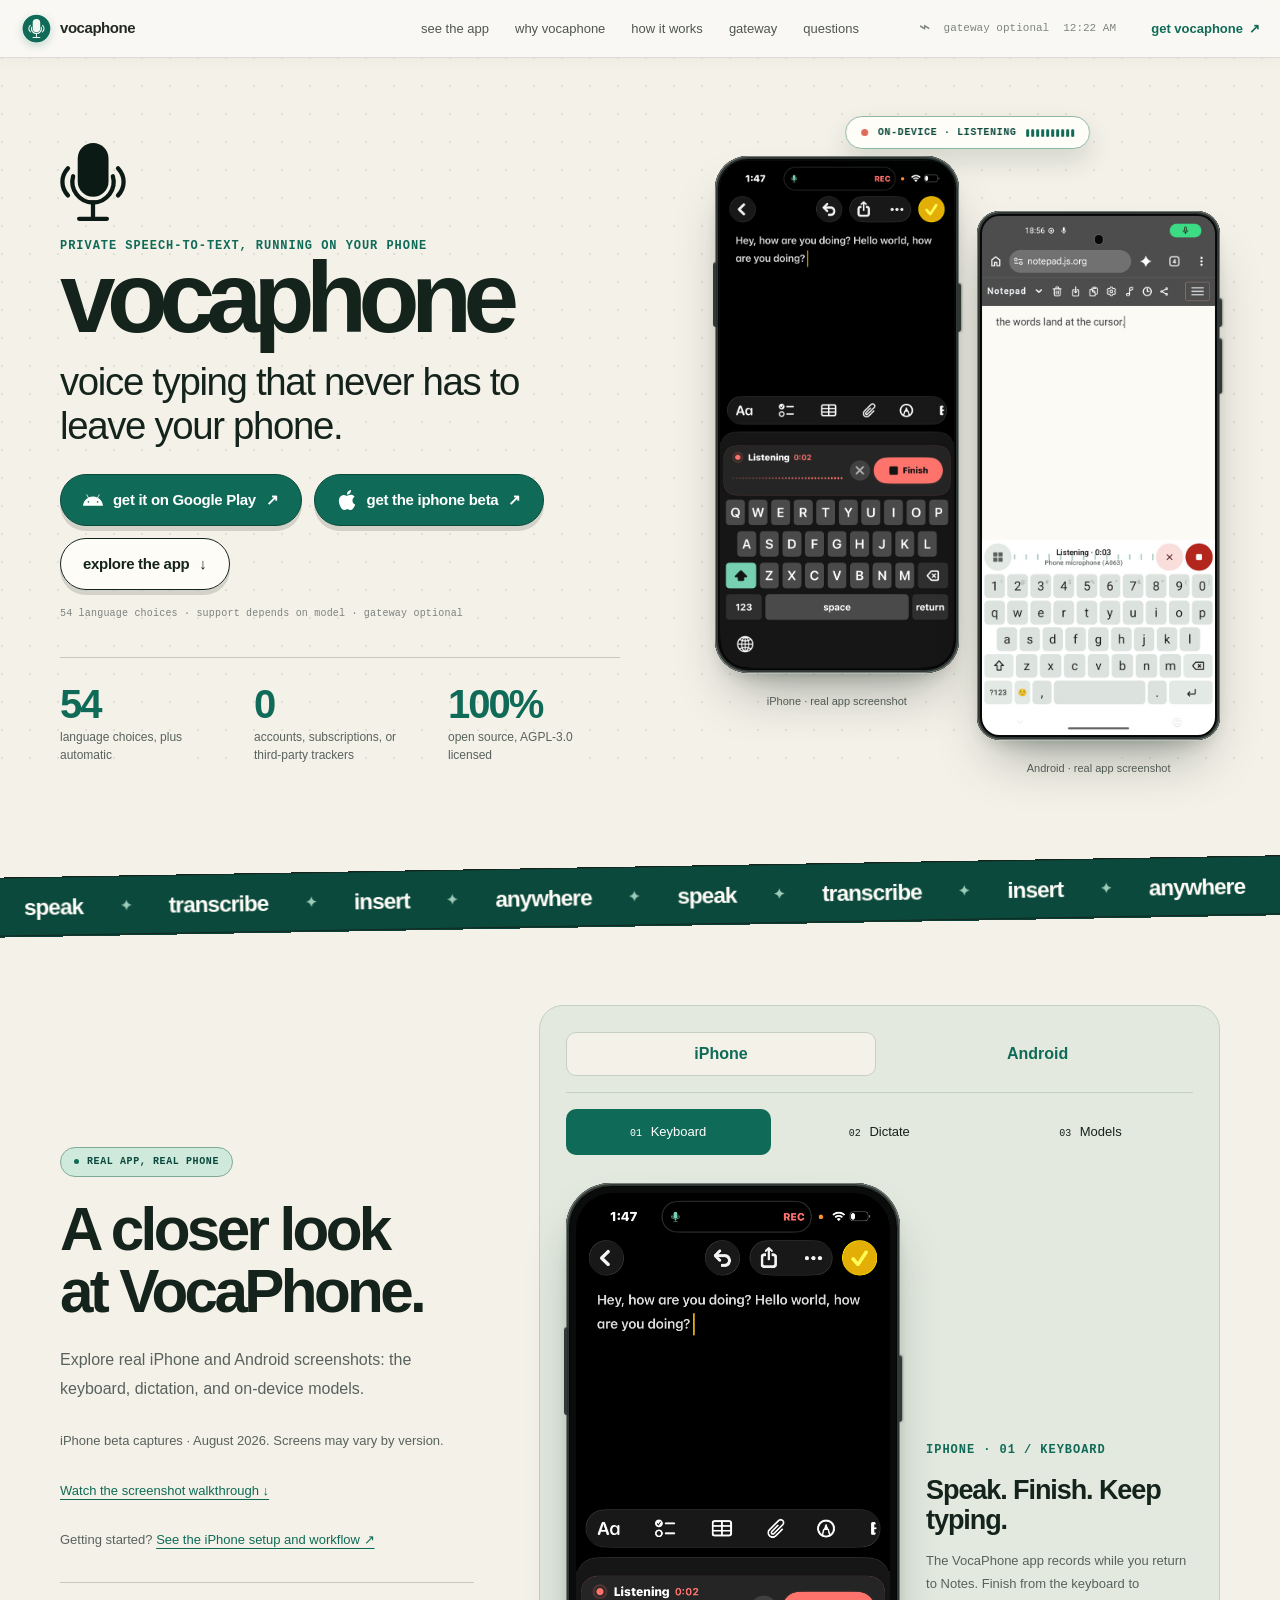
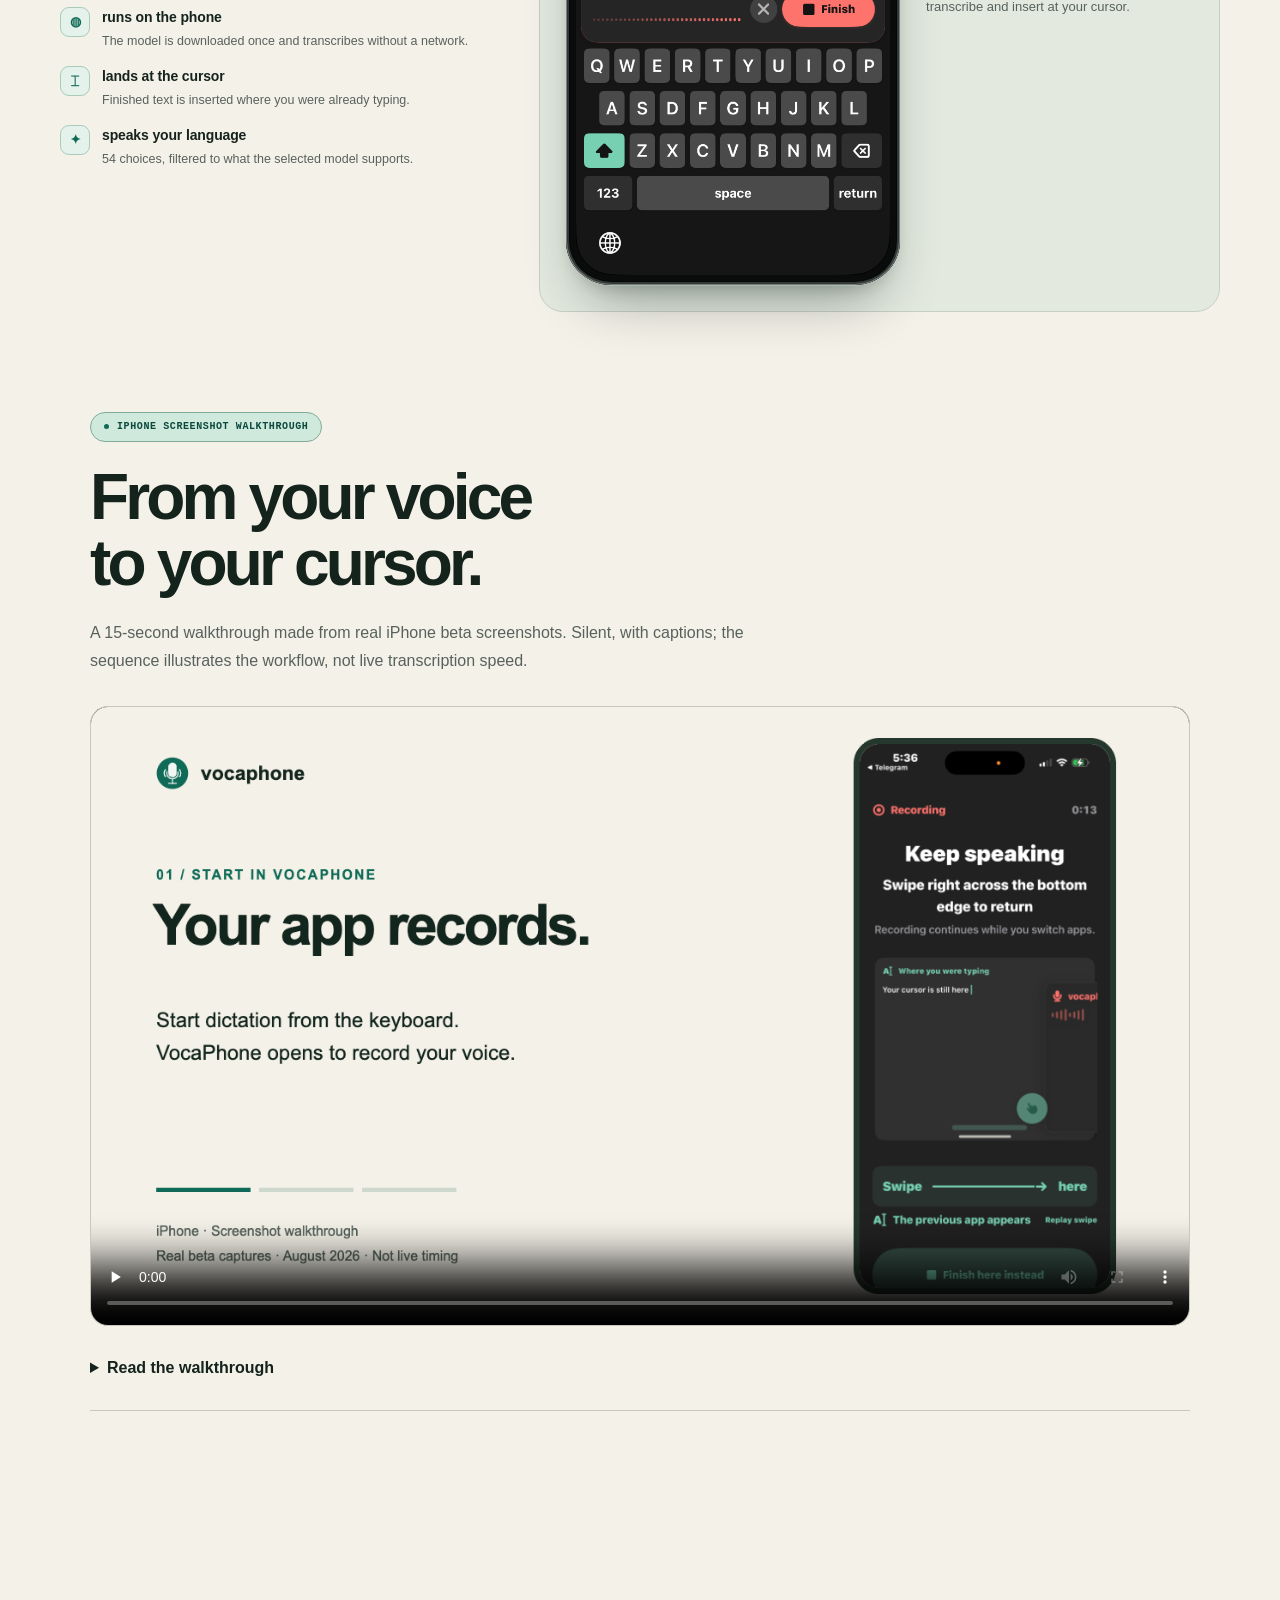
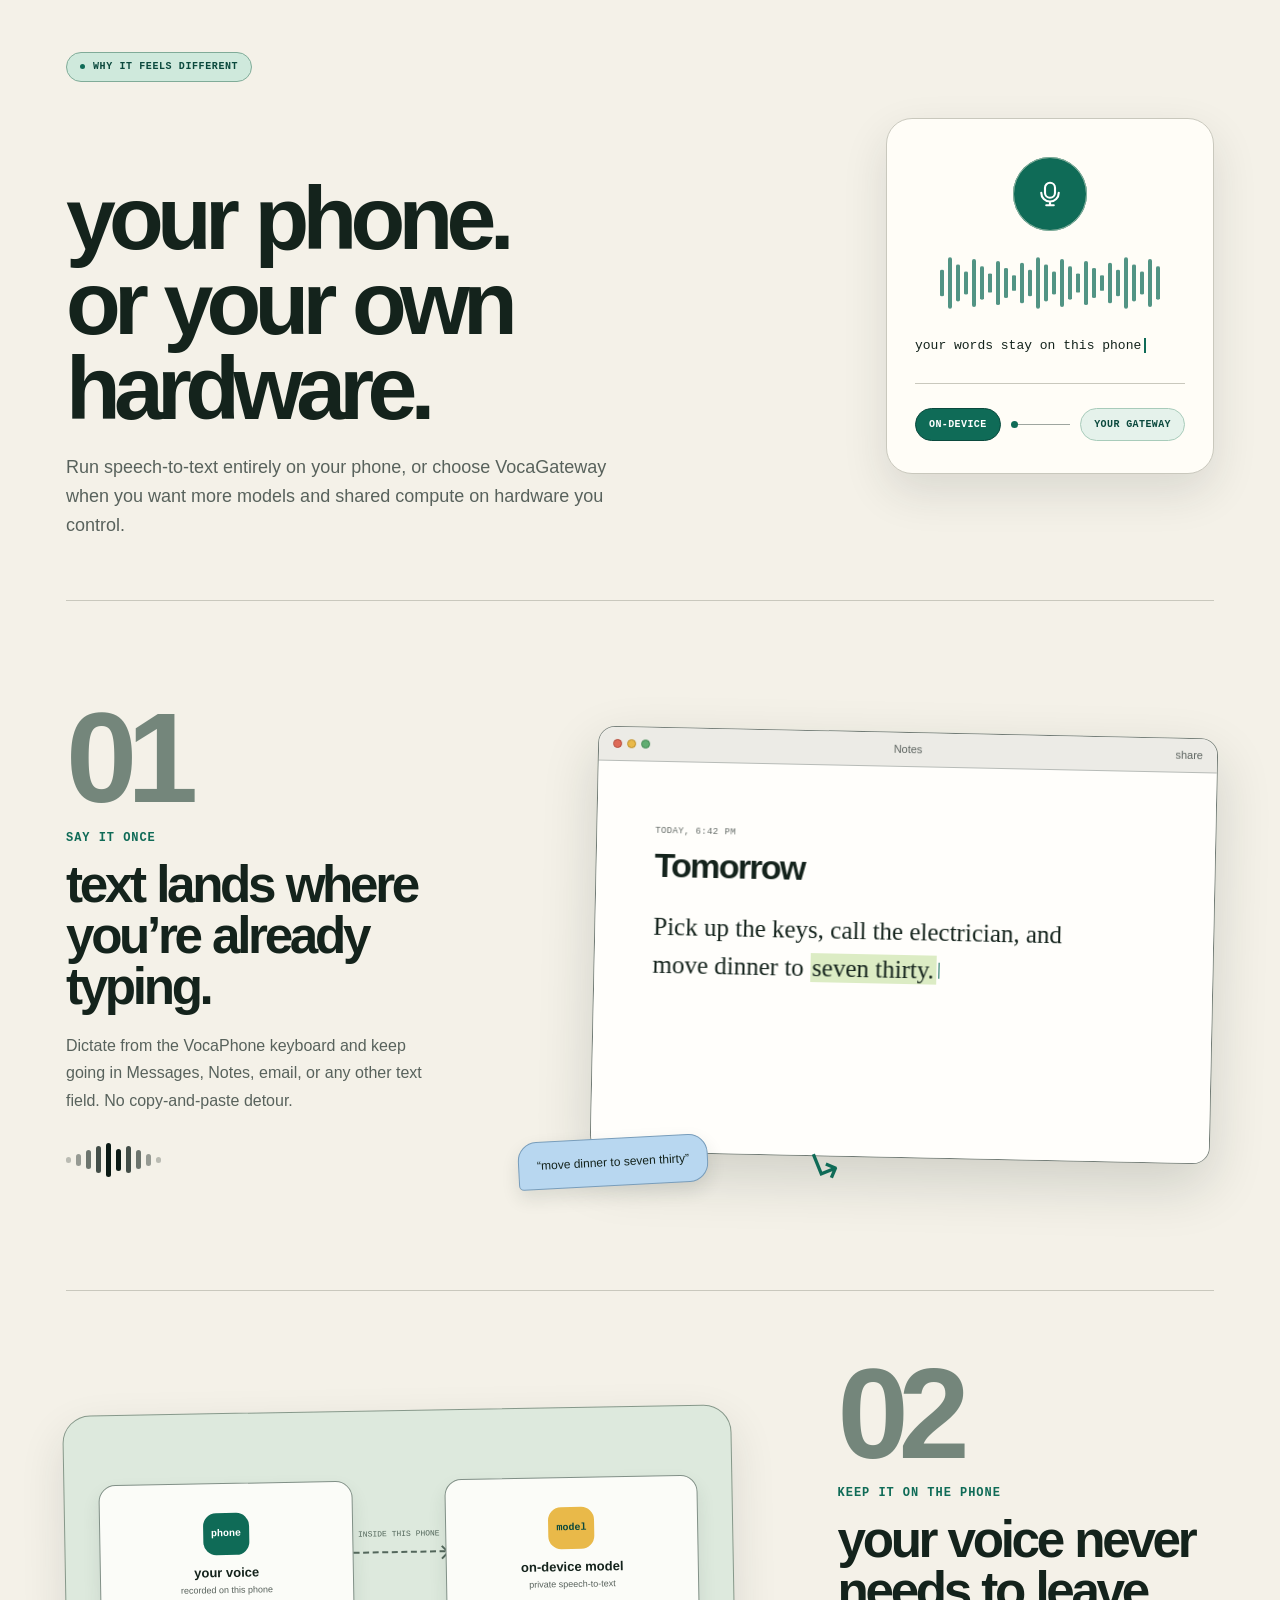
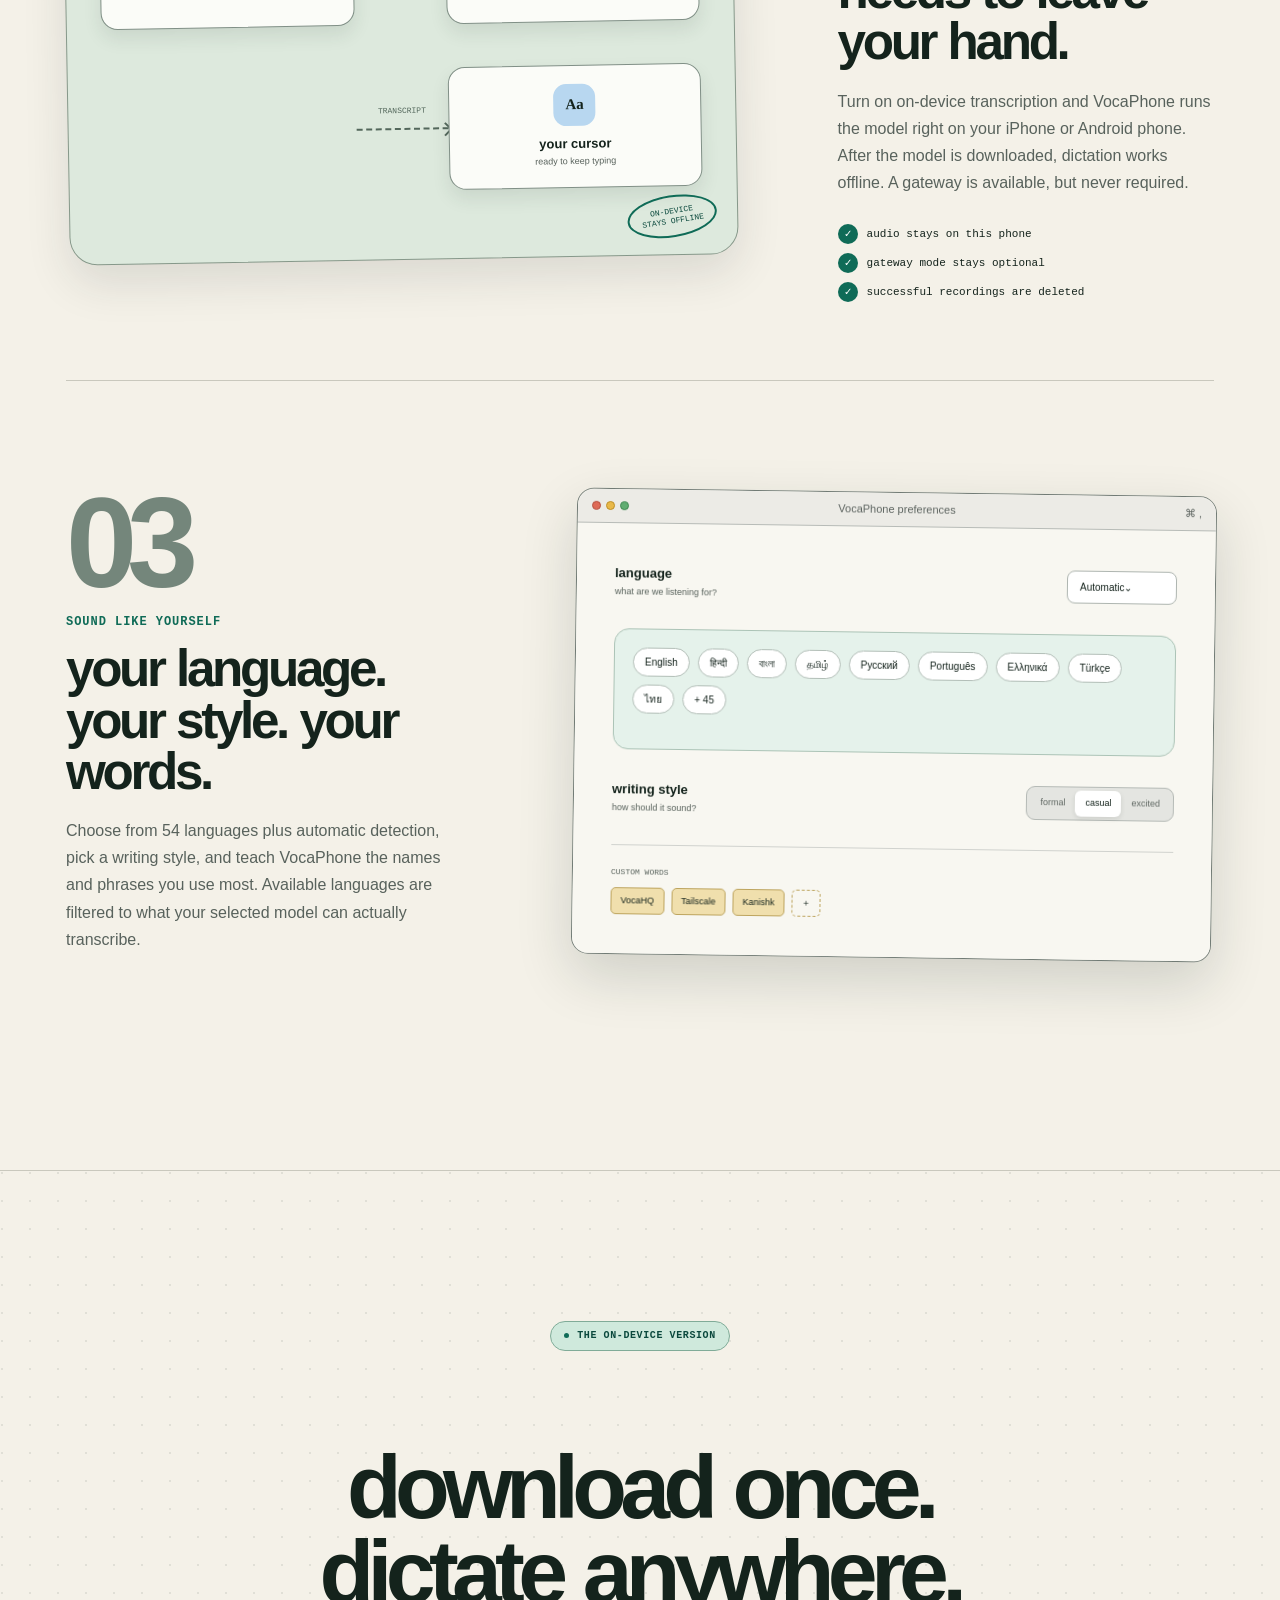
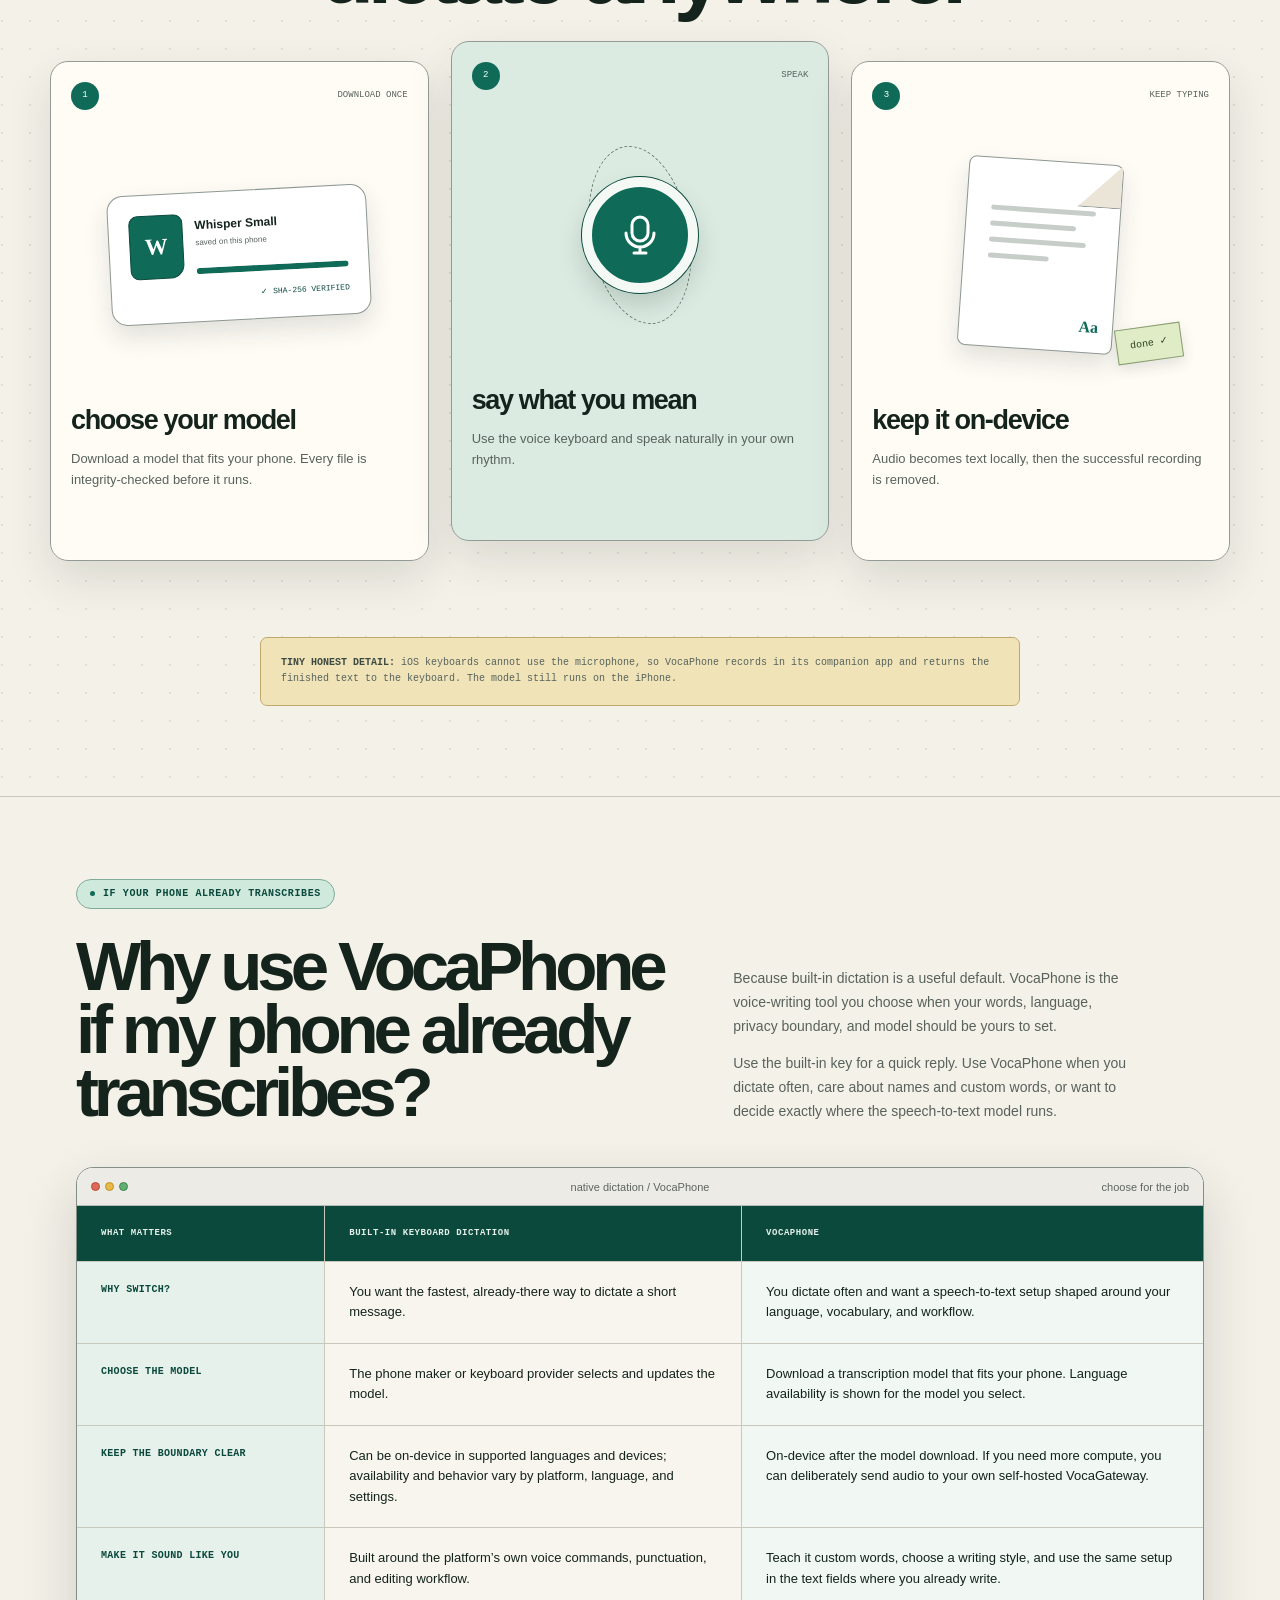
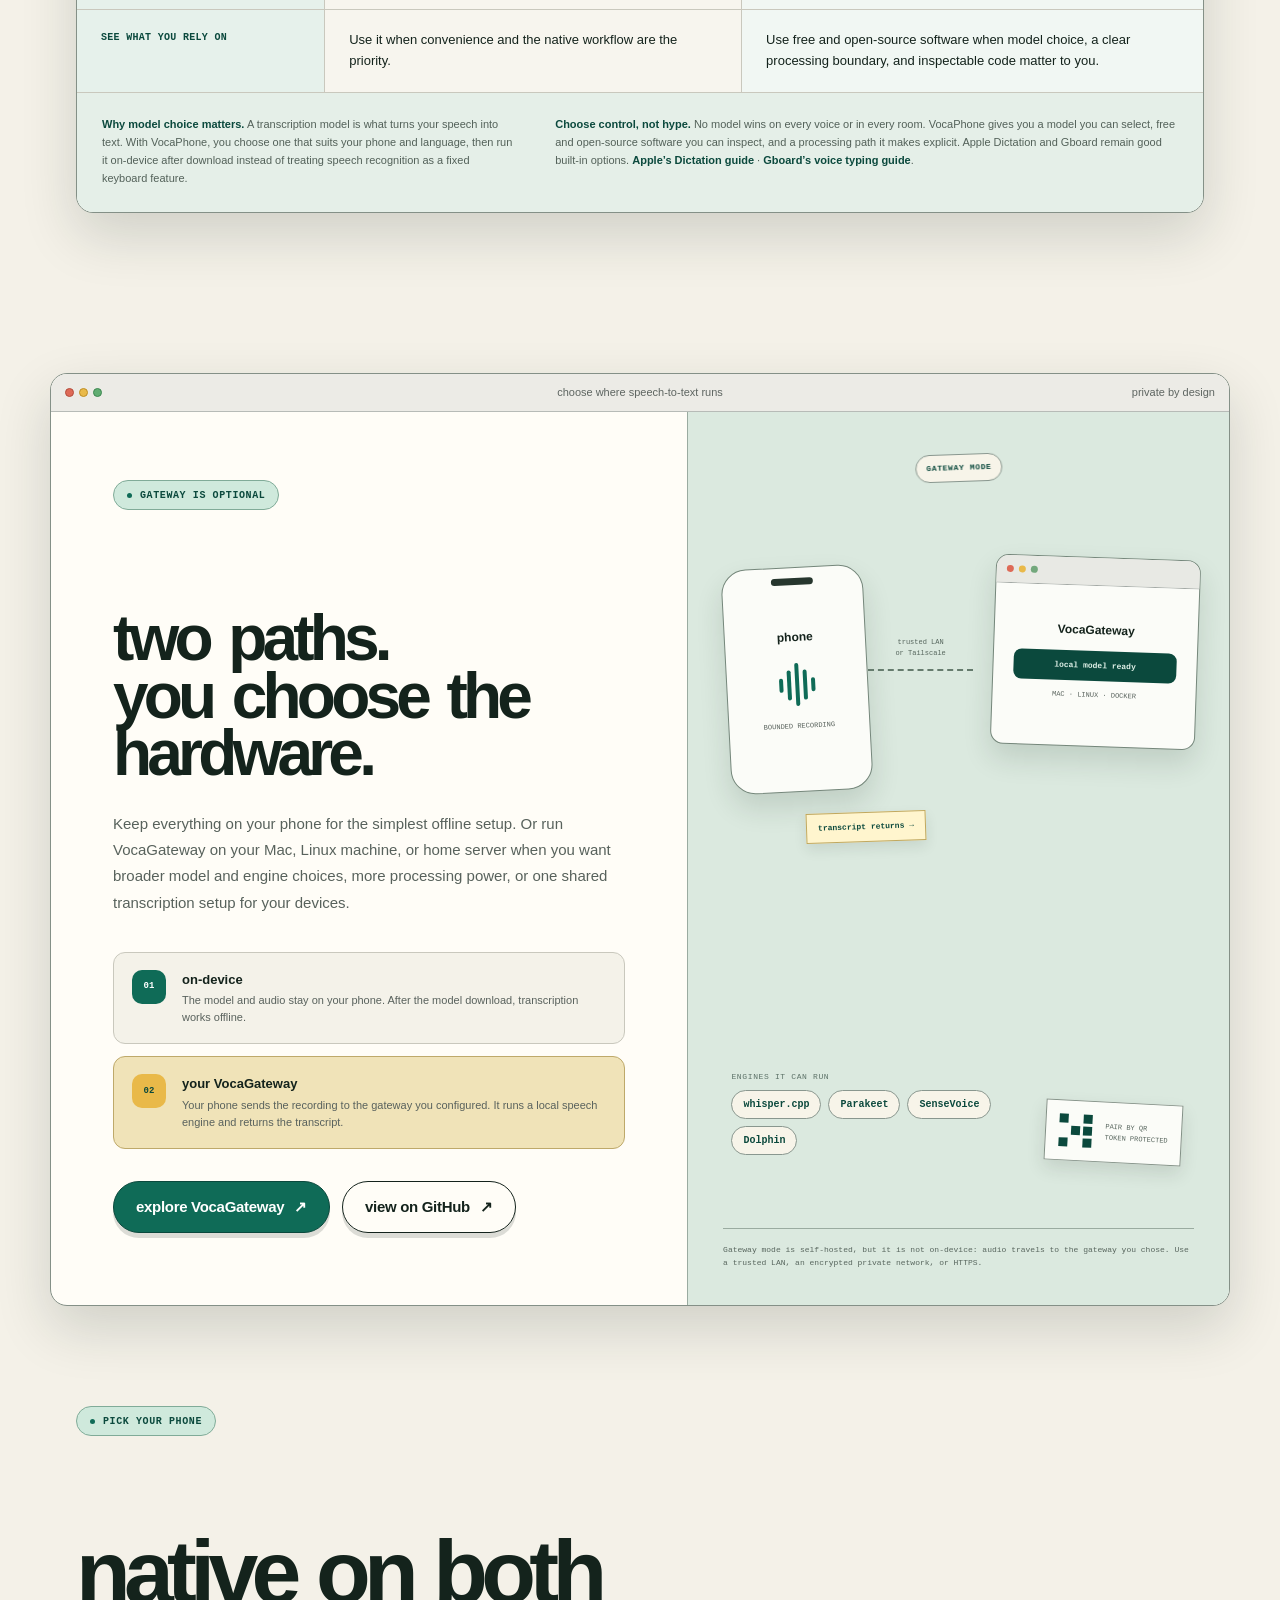
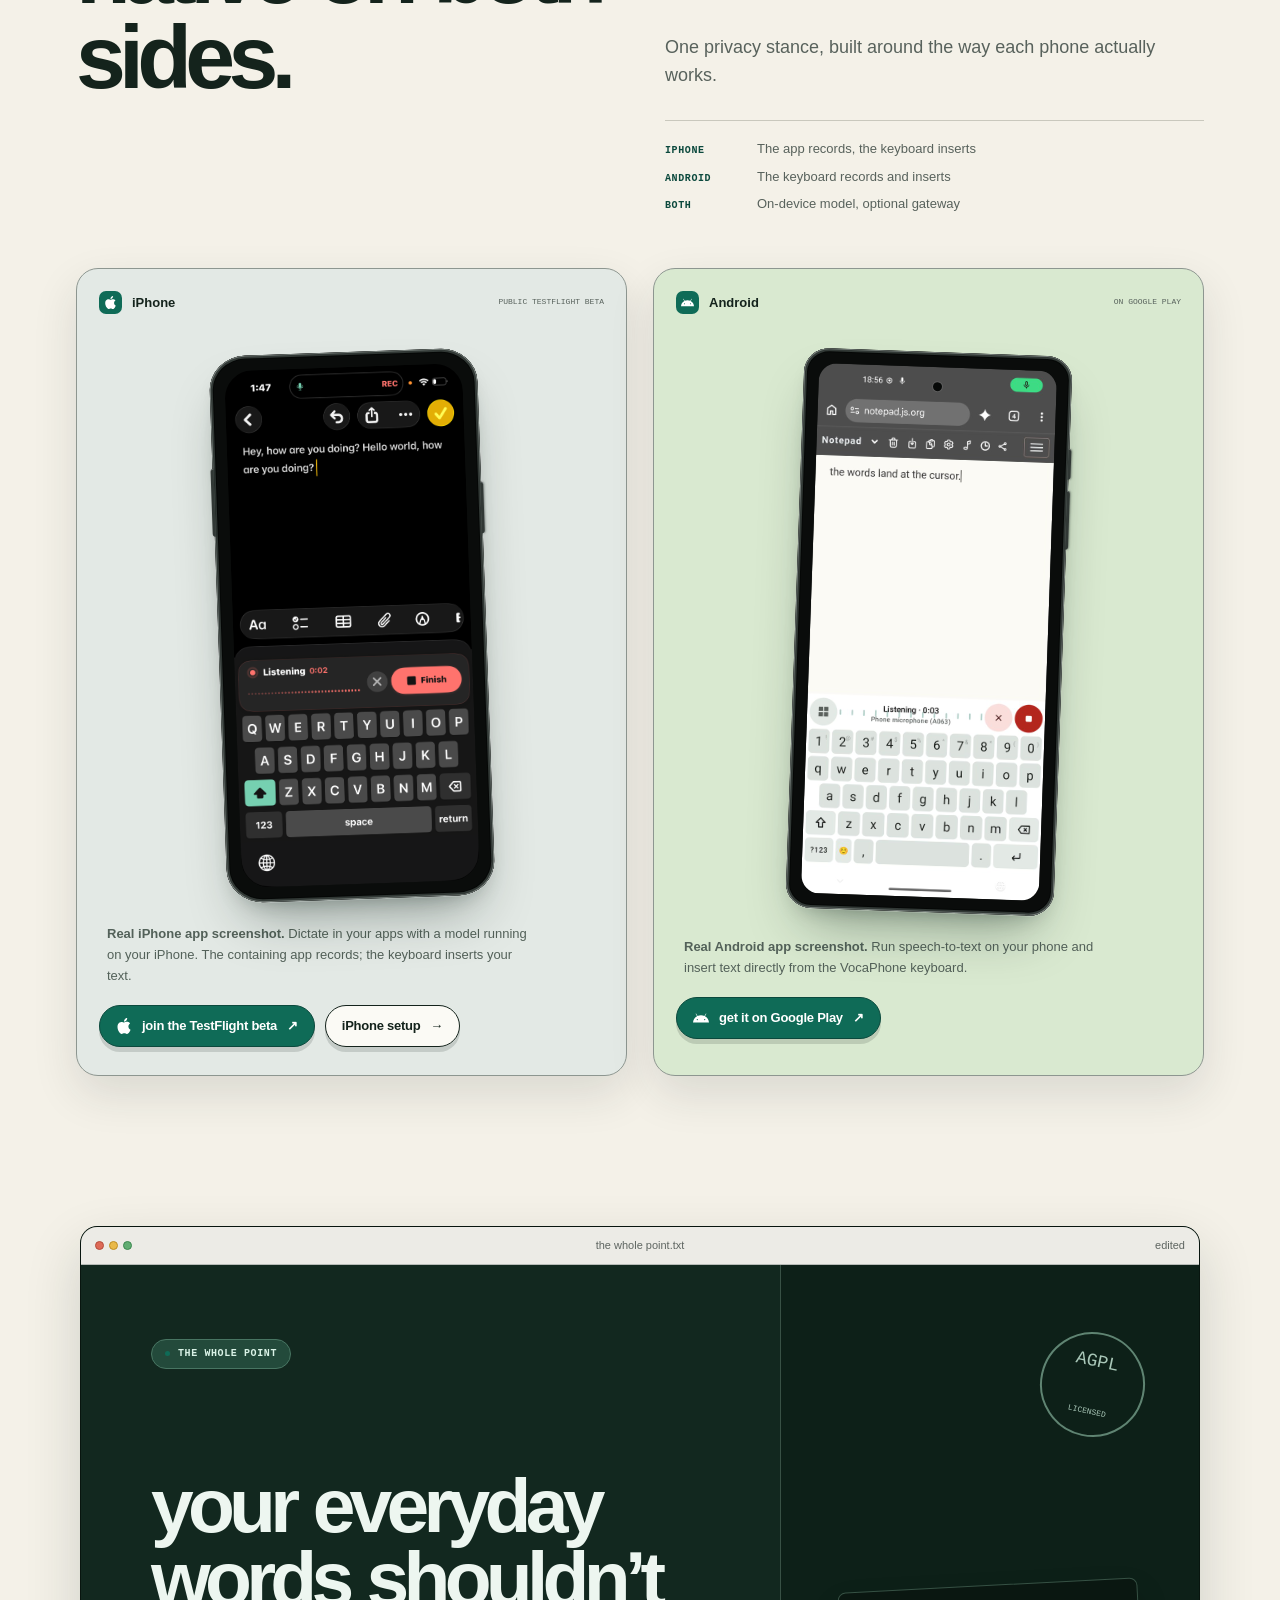
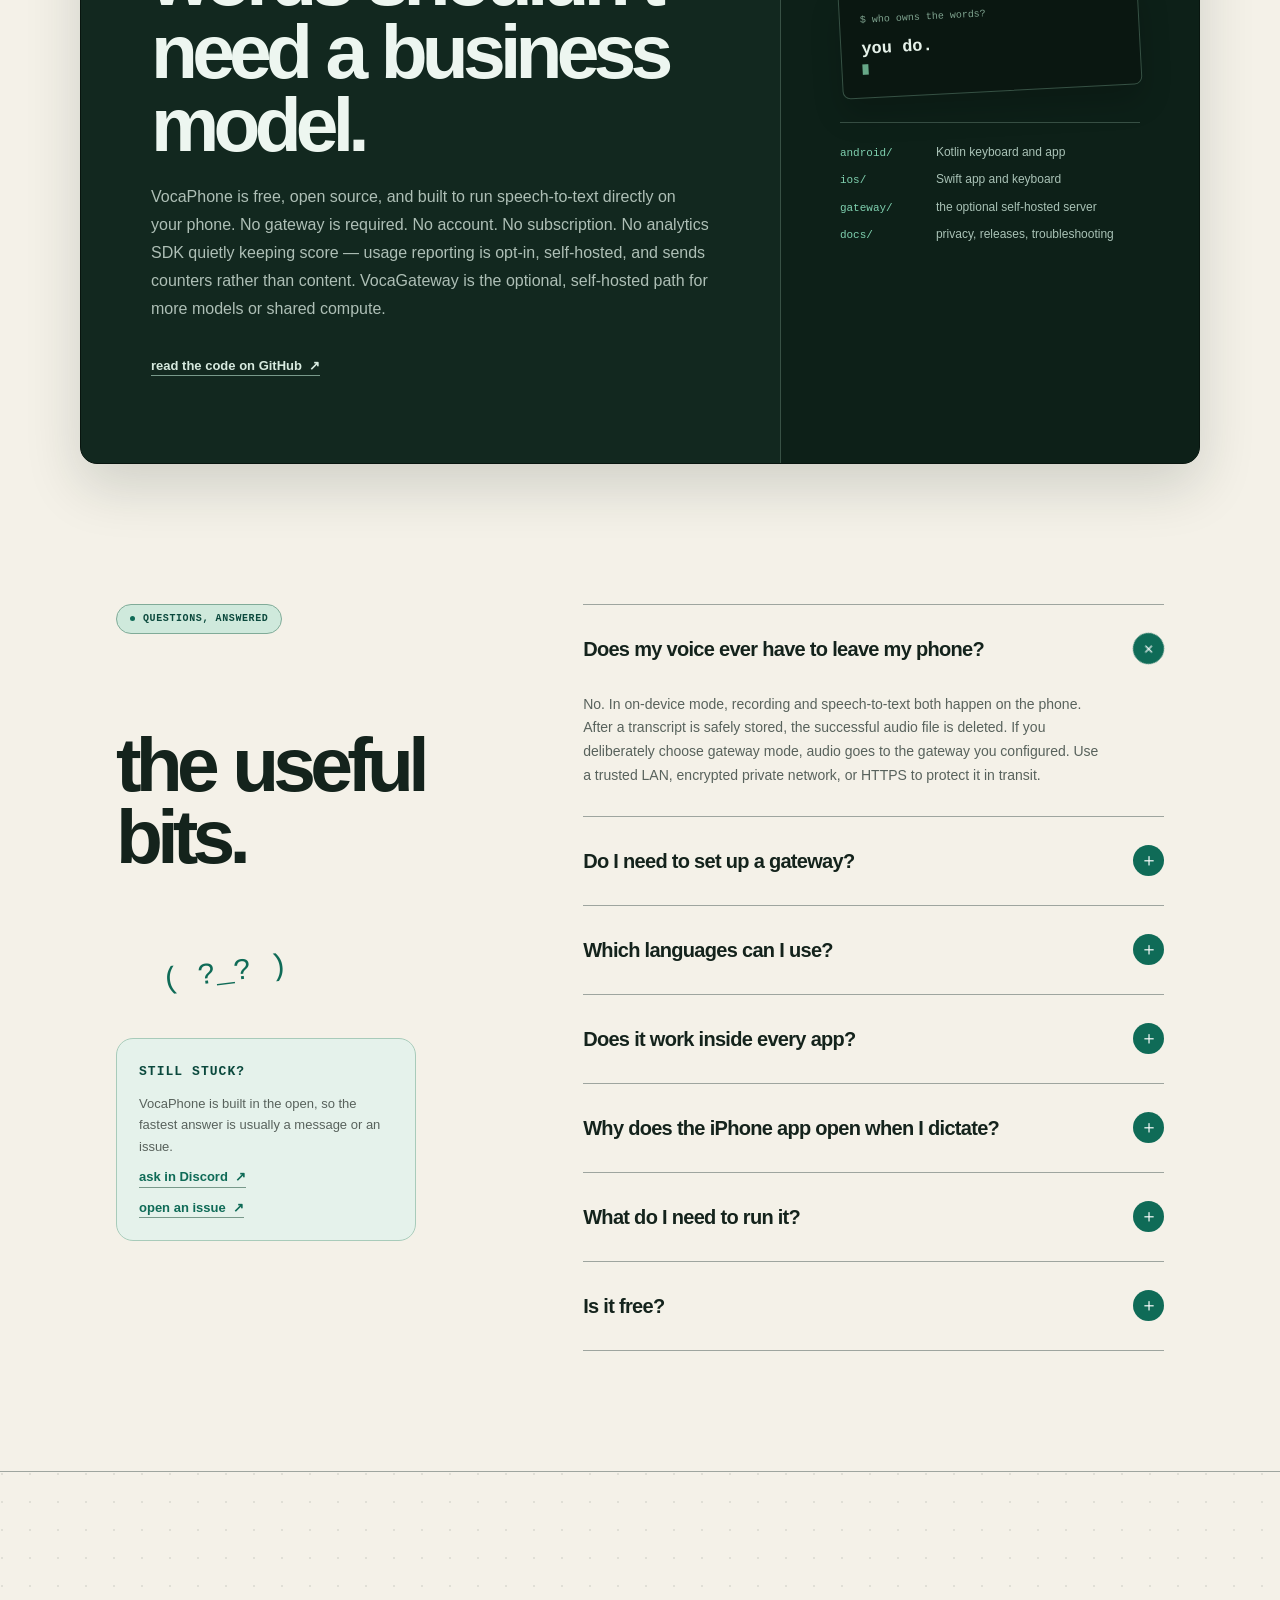
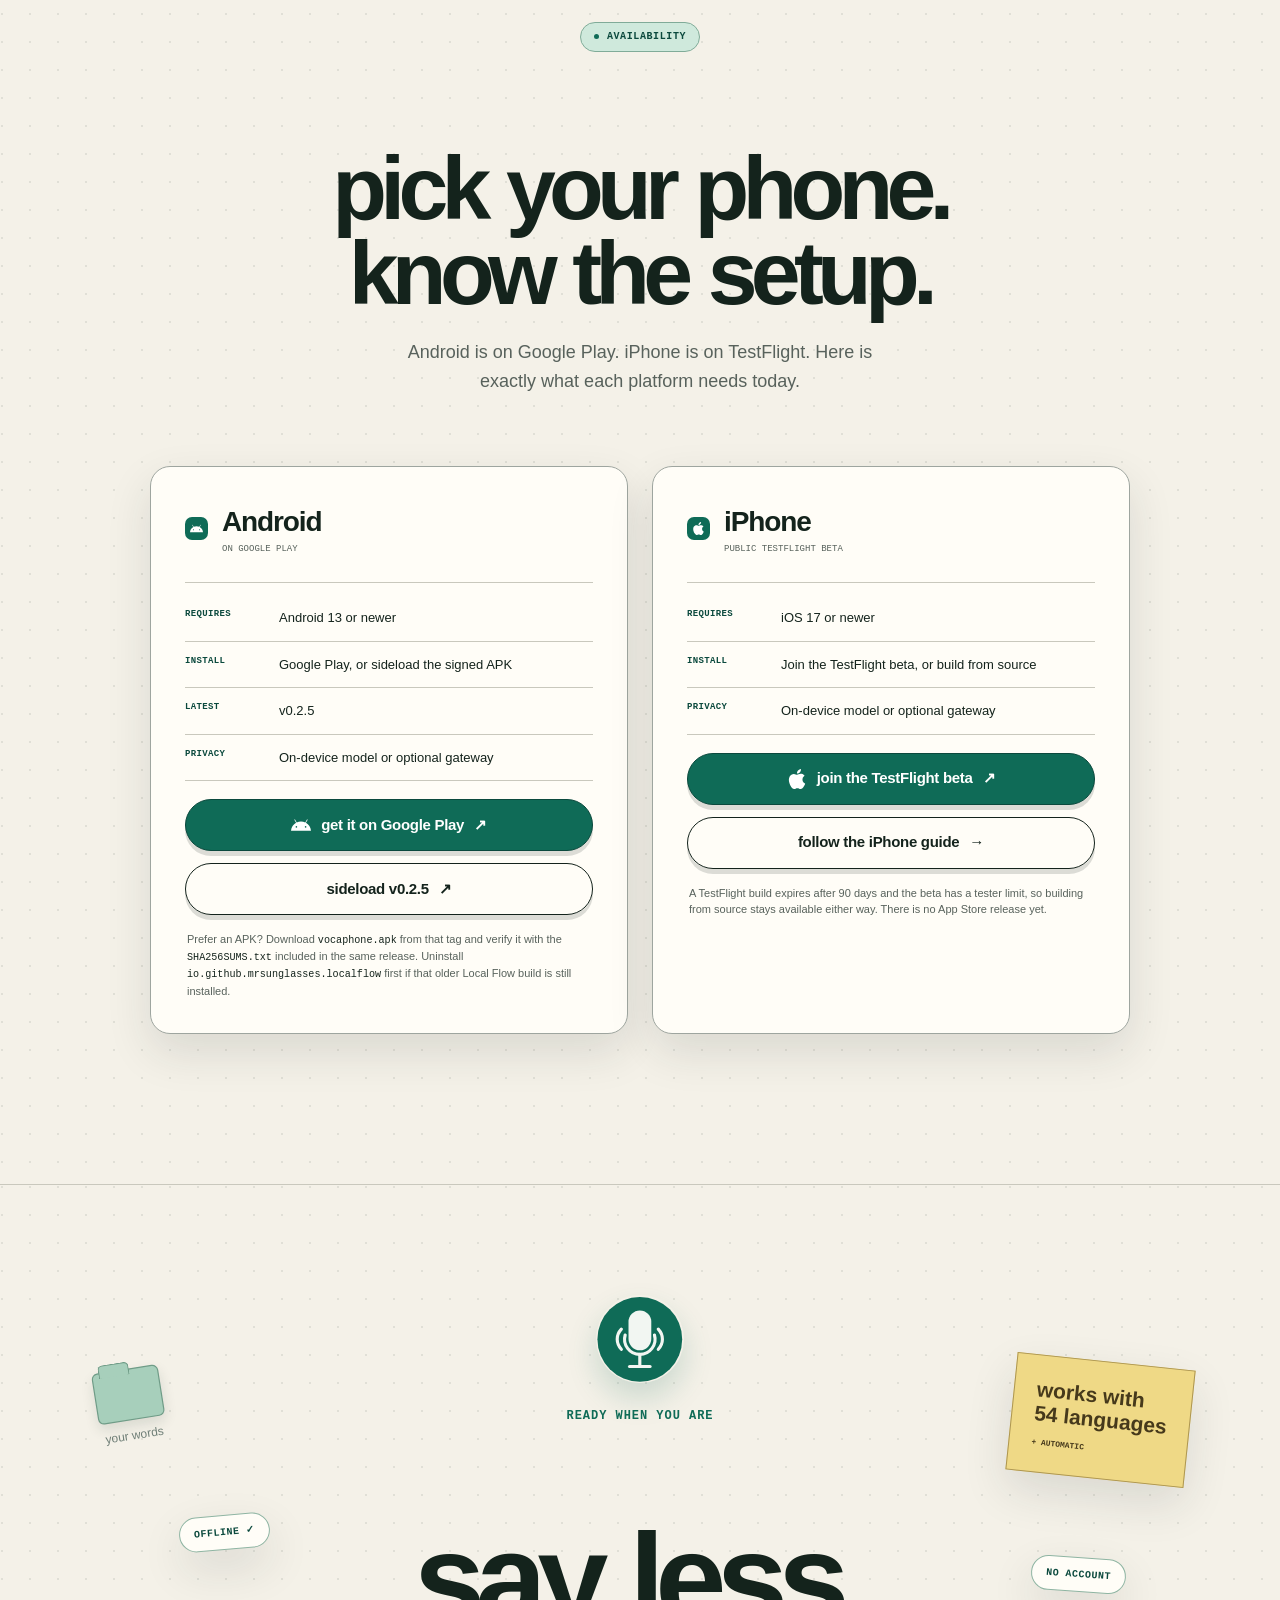
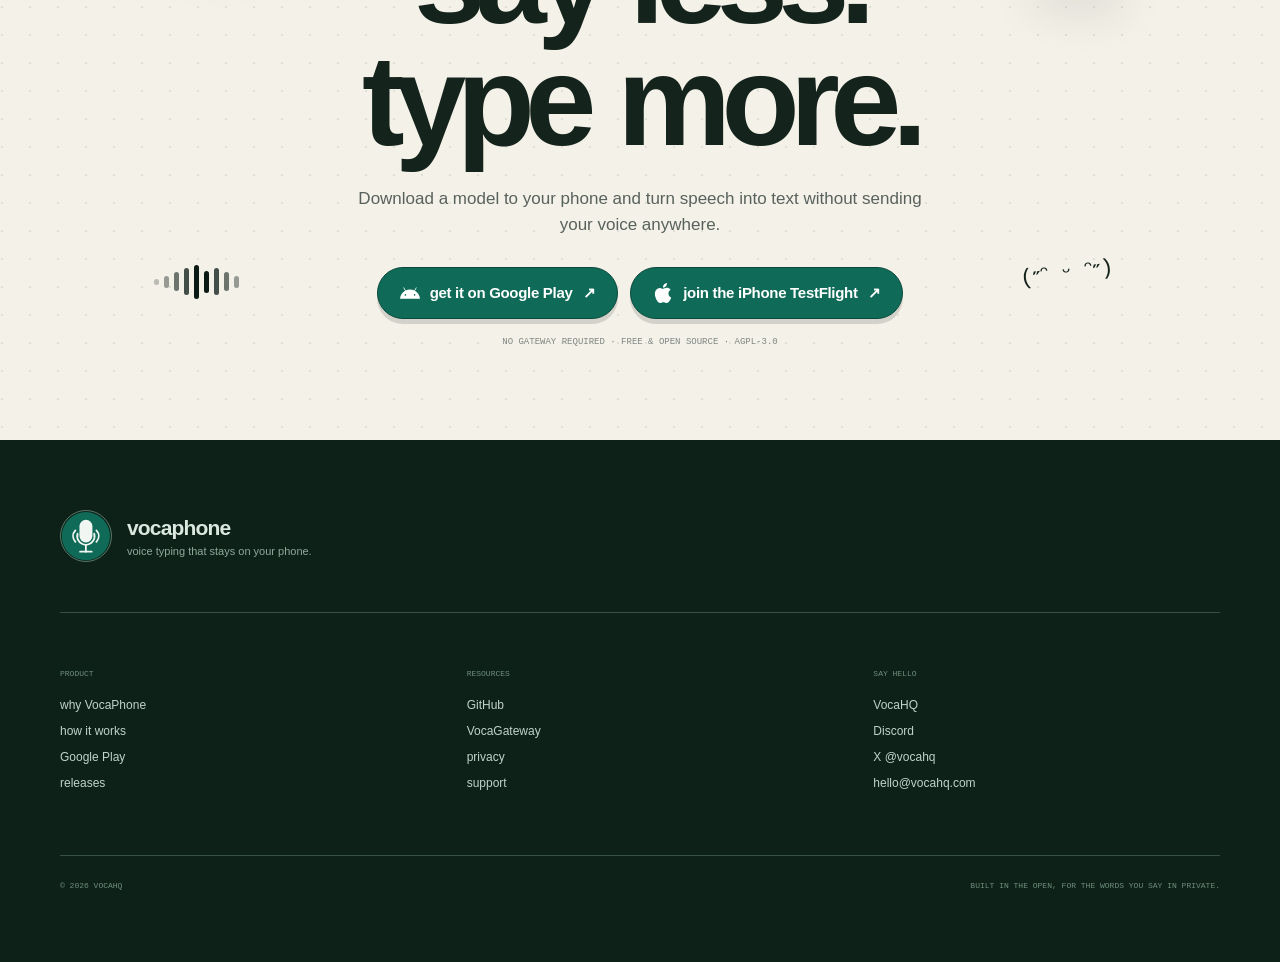
==== commit b4ccd4ed: "Merge 8a93905520f372e40a57c07a88c2a8ccc21643a3 into d4d230867d278ed9dca208ff6e8e5dff48c53e0d" ====
--- a/web/index.html
+++ b/web/index.html
@@ -491,6 +491,67 @@
         </p>
       </section>
 
+      <section class="comparison-section" id="native-dictation" aria-labelledby="native-dictation-title">
+        <div class="comparison-heading reveal">
+          <span class="section-tag">if your phone already transcribes</span>
+          <h2 id="native-dictation-title">Why use VocaPhone<br />if my phone already transcribes?</h2>
+          <div>
+            <p>Because built-in dictation is a useful default. VocaPhone is the voice-writing tool you choose when your words, language, privacy boundary, and model should be yours to set.</p>
+            <p>Use the built-in key for a quick reply. Use VocaPhone when you dictate often, care about names and custom words, or want to decide exactly where the speech-to-text model runs.</p>
+          </div>
+        </div>
+
+        <div class="comparison-window window reveal">
+          <div class="window-bar">
+            <div class="traffic-lights" aria-hidden="true"><i></i><i></i><i></i></div>
+            <span>native dictation / VocaPhone</span>
+            <span aria-hidden="true">choose for the job</span>
+          </div>
+          <div class="comparison-scroll" tabindex="0" aria-label="Comparison of built-in phone dictation and VocaPhone">
+            <table class="dictation-table">
+              <thead>
+                <tr>
+                  <th scope="col">What matters</th>
+                  <th scope="col">Built-in keyboard dictation</th>
+                  <th scope="col">VocaPhone</th>
+                </tr>
+              </thead>
+              <tbody>
+                <tr>
+                  <th scope="row">Why switch?</th>
+                  <td data-comparison="Built-in dictation">You want the fastest, already-there way to dictate a short message.</td>
+                  <td data-comparison="VocaPhone">You dictate often and want a speech-to-text setup shaped around your language, vocabulary, and workflow.</td>
+                </tr>
+                <tr>
+                  <th scope="row">Choose the model</th>
+                  <td data-comparison="Built-in dictation">The phone maker or keyboard provider selects and updates the model.</td>
+                  <td data-comparison="VocaPhone">Download a transcription model that fits your phone. Language availability is shown for the model you select.</td>
+                </tr>
+                <tr>
+                  <th scope="row">Keep the boundary clear</th>
+                  <td data-comparison="Built-in dictation">Can be on-device in supported languages and devices; availability and behavior vary by platform, language, and settings.</td>
+                  <td data-comparison="VocaPhone">On-device after the model download. If you need more compute, you can deliberately send audio to your own self-hosted VocaGateway.</td>
+                </tr>
+                <tr>
+                  <th scope="row">Make it sound like you</th>
+                  <td data-comparison="Built-in dictation">Built around the platform’s own voice commands, punctuation, and editing workflow.</td>
+                  <td data-comparison="VocaPhone">Teach it custom words, choose a writing style, and use the same setup in the text fields where you already write.</td>
+                </tr>
+                <tr>
+                  <th scope="row">See what you rely on</th>
+                  <td data-comparison="Built-in dictation">Use it when convenience and the native workflow are the priority.</td>
+                  <td data-comparison="VocaPhone">Use free and open-source software when model choice, a clear processing boundary, and inspectable code matter to you.</td>
+                </tr>
+              </tbody>
+            </table>
+          </div>
+          <div class="comparison-notes">
+            <p><strong>Why model choice matters.</strong> A transcription model is what turns your speech into text. With VocaPhone, you choose one that suits your phone and language, then run it on-device after download instead of treating speech recognition as a fixed keyboard feature.</p>
+            <p><strong>Choose control, not hype.</strong> No model wins on every voice or in every room. VocaPhone gives you a model you can select, free and open-source software you can inspect, and a processing path it makes explicit. Apple Dictation and Gboard remain good built-in options. <a href="https://support.apple.com/guide/iphone/dictate-text-iph2c0651d2/ios">Apple’s Dictation guide</a> · <a href="https://support.google.com/gboard/answer/11197787?hl=en">Gboard’s voice typing guide</a>.</p>
+          </div>
+        </div>
+      </section>
+
 
       <section class="gateway-section" id="gateway" aria-labelledby="gateway-title">
         <div class="gateway-window window reveal">
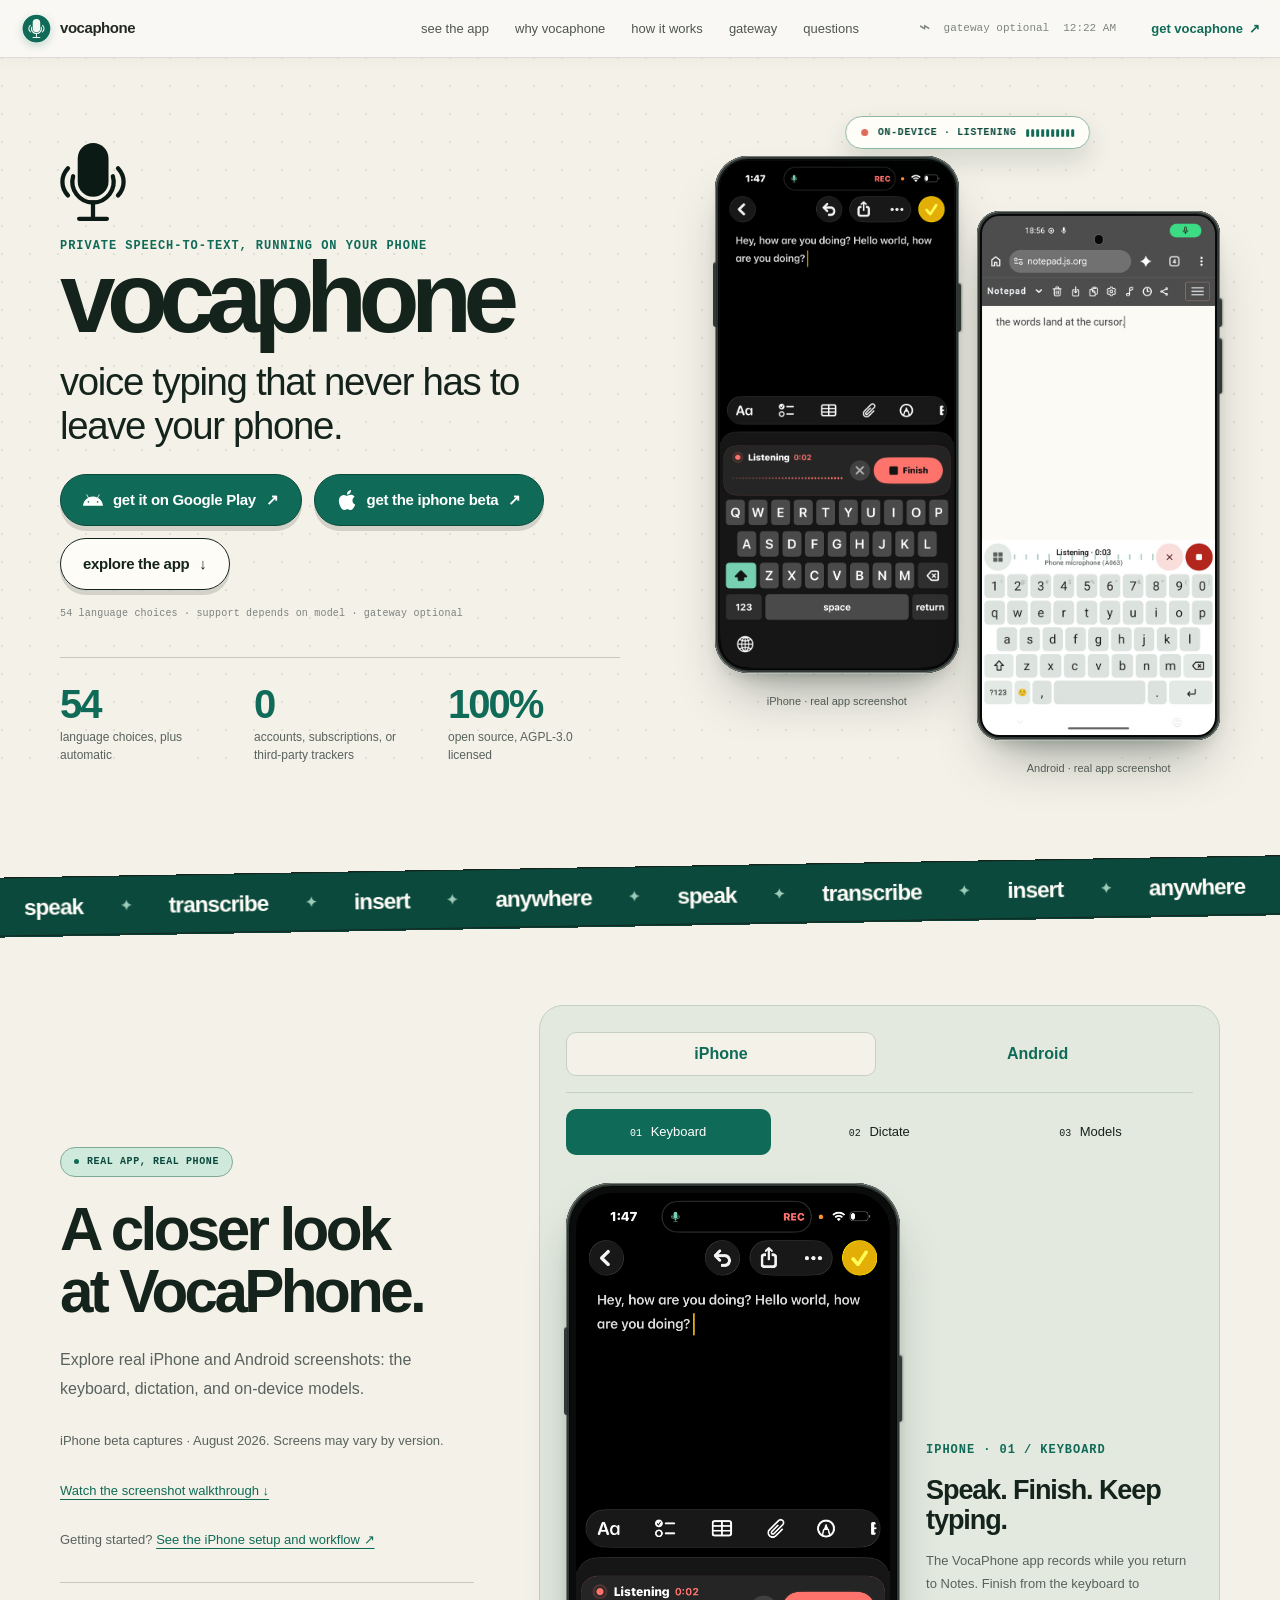
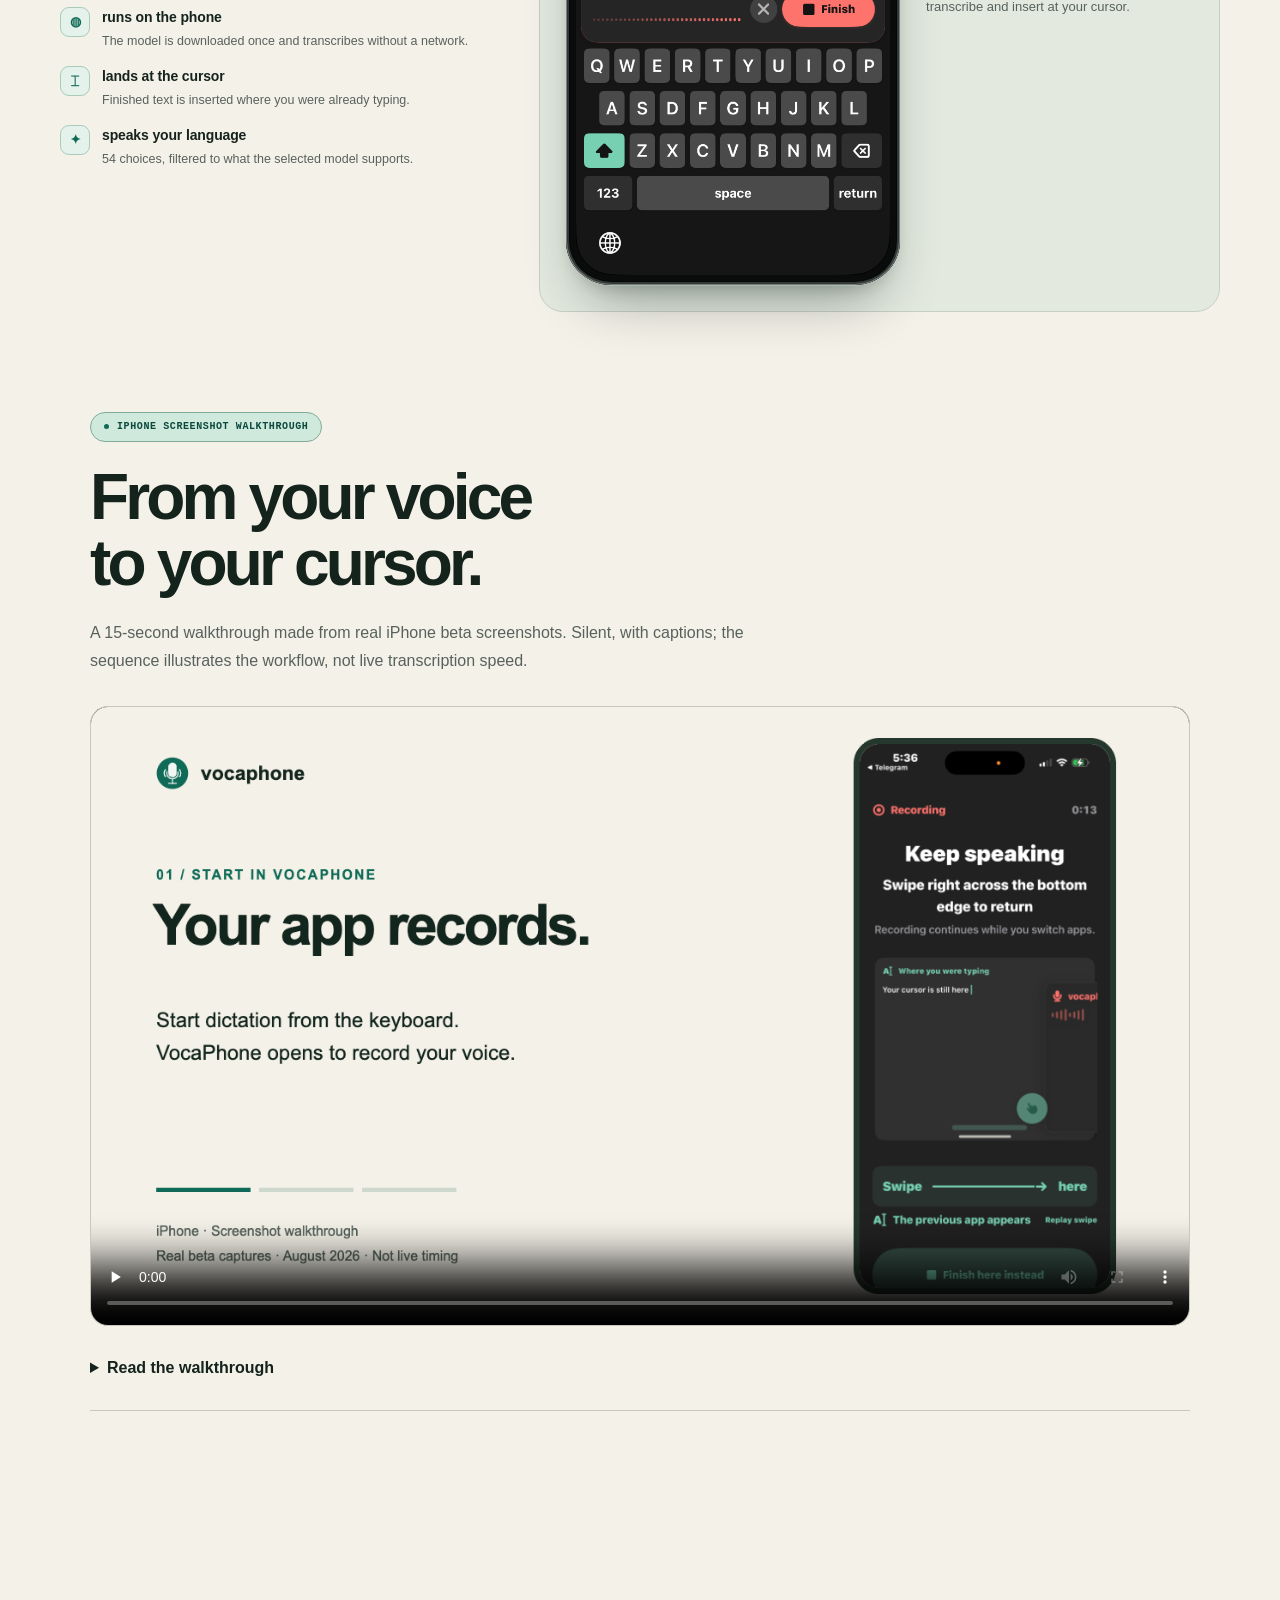
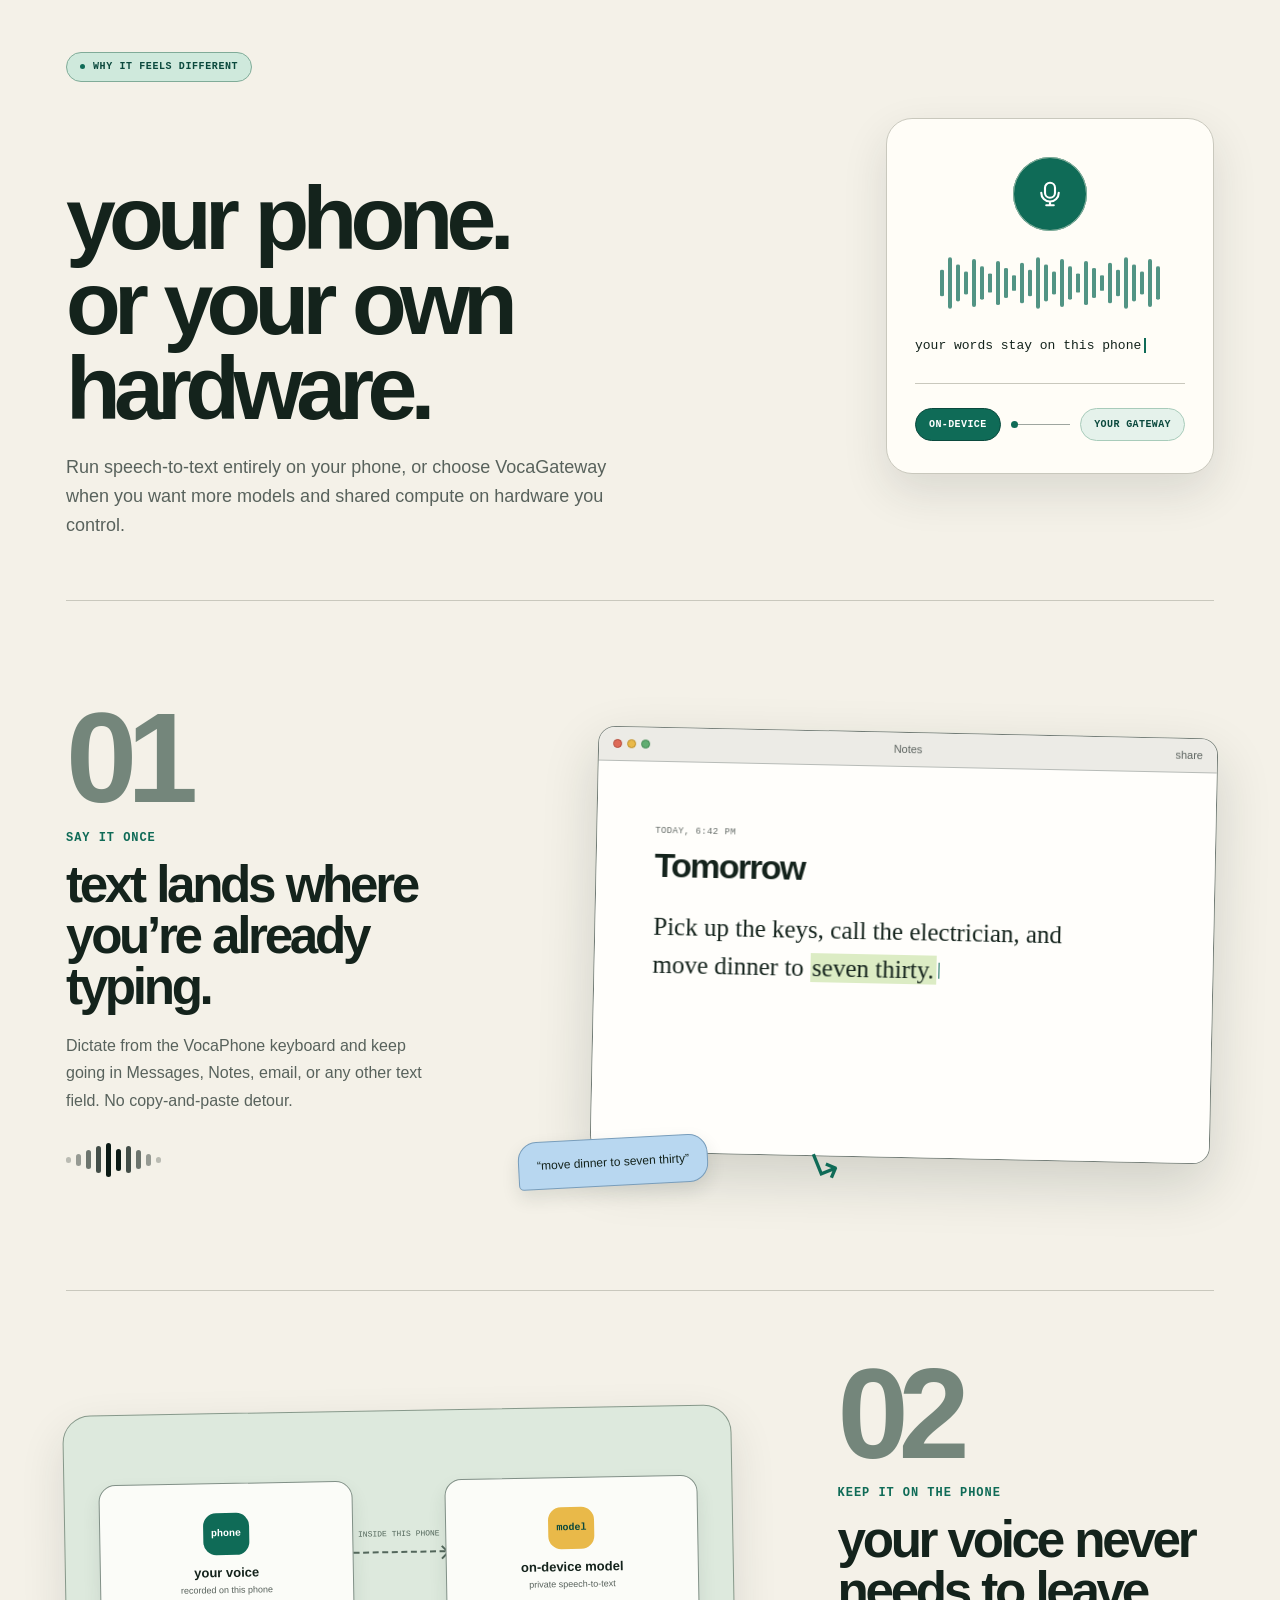
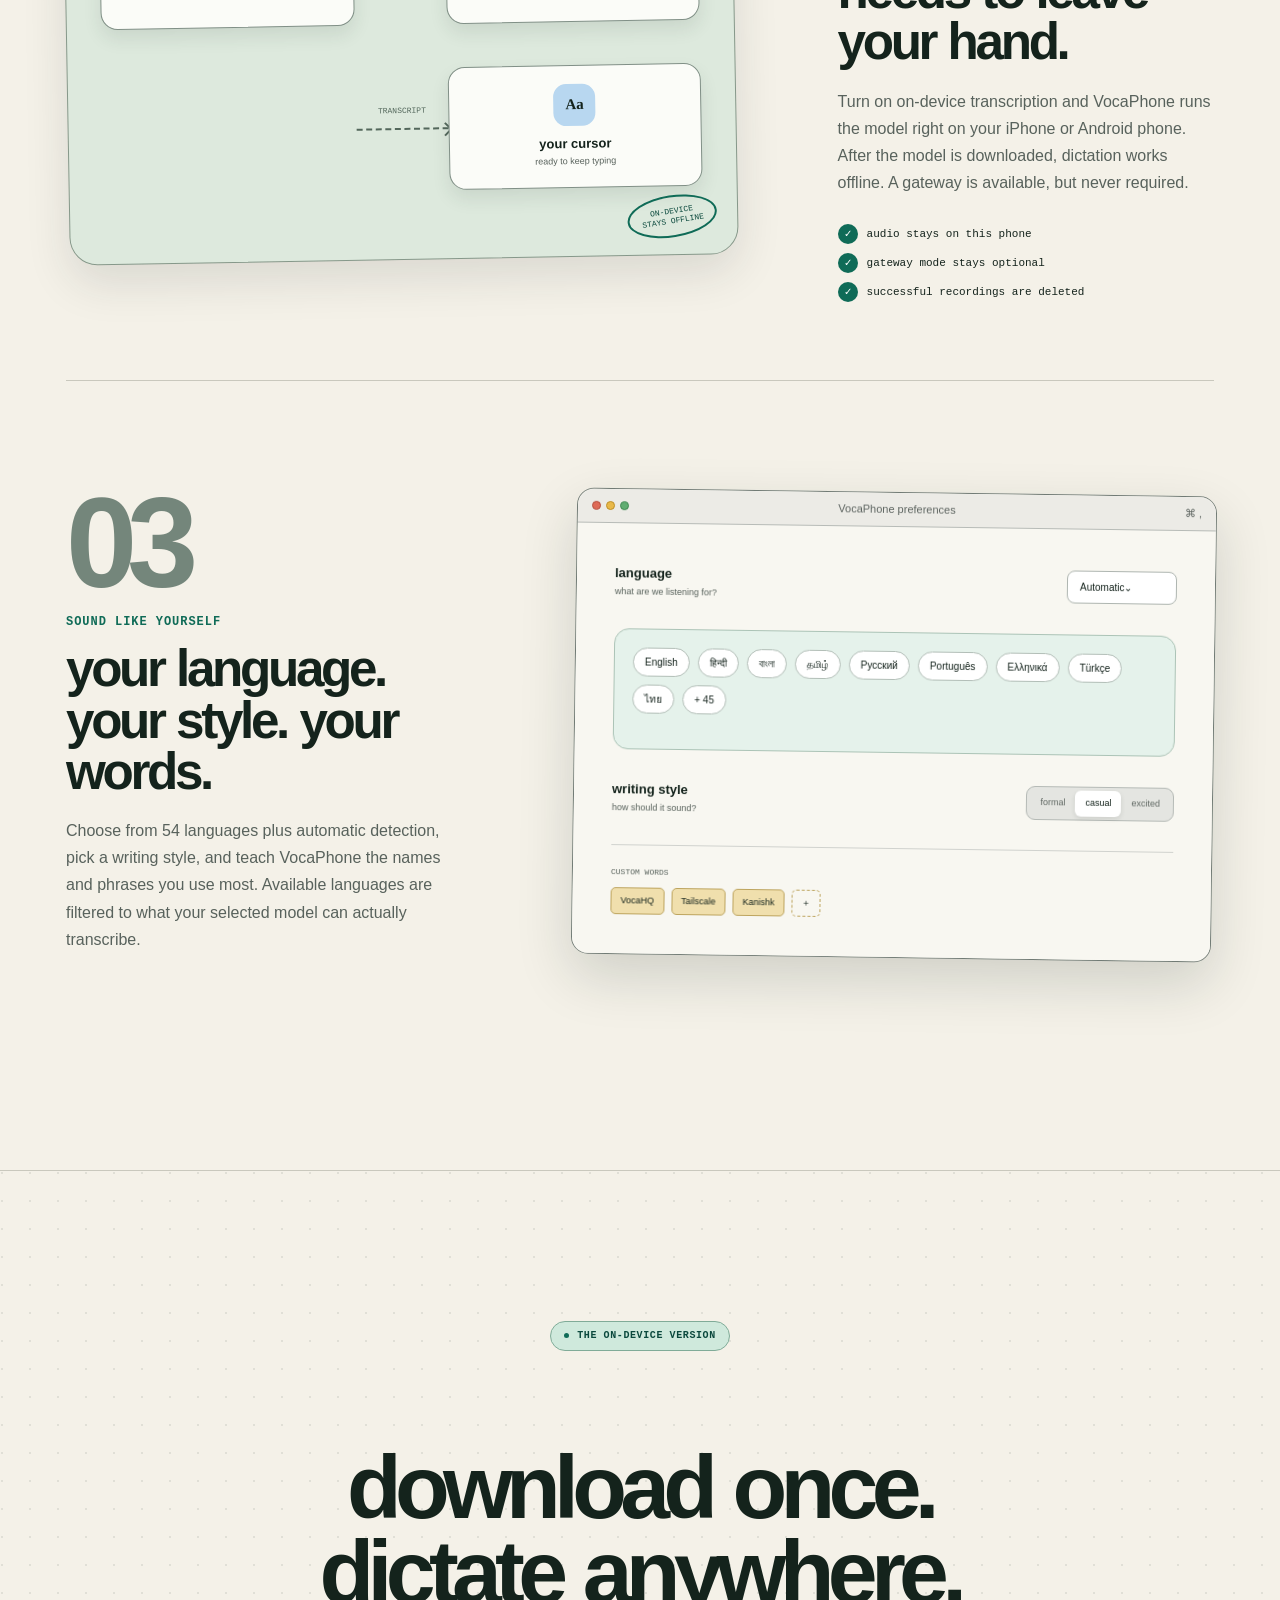
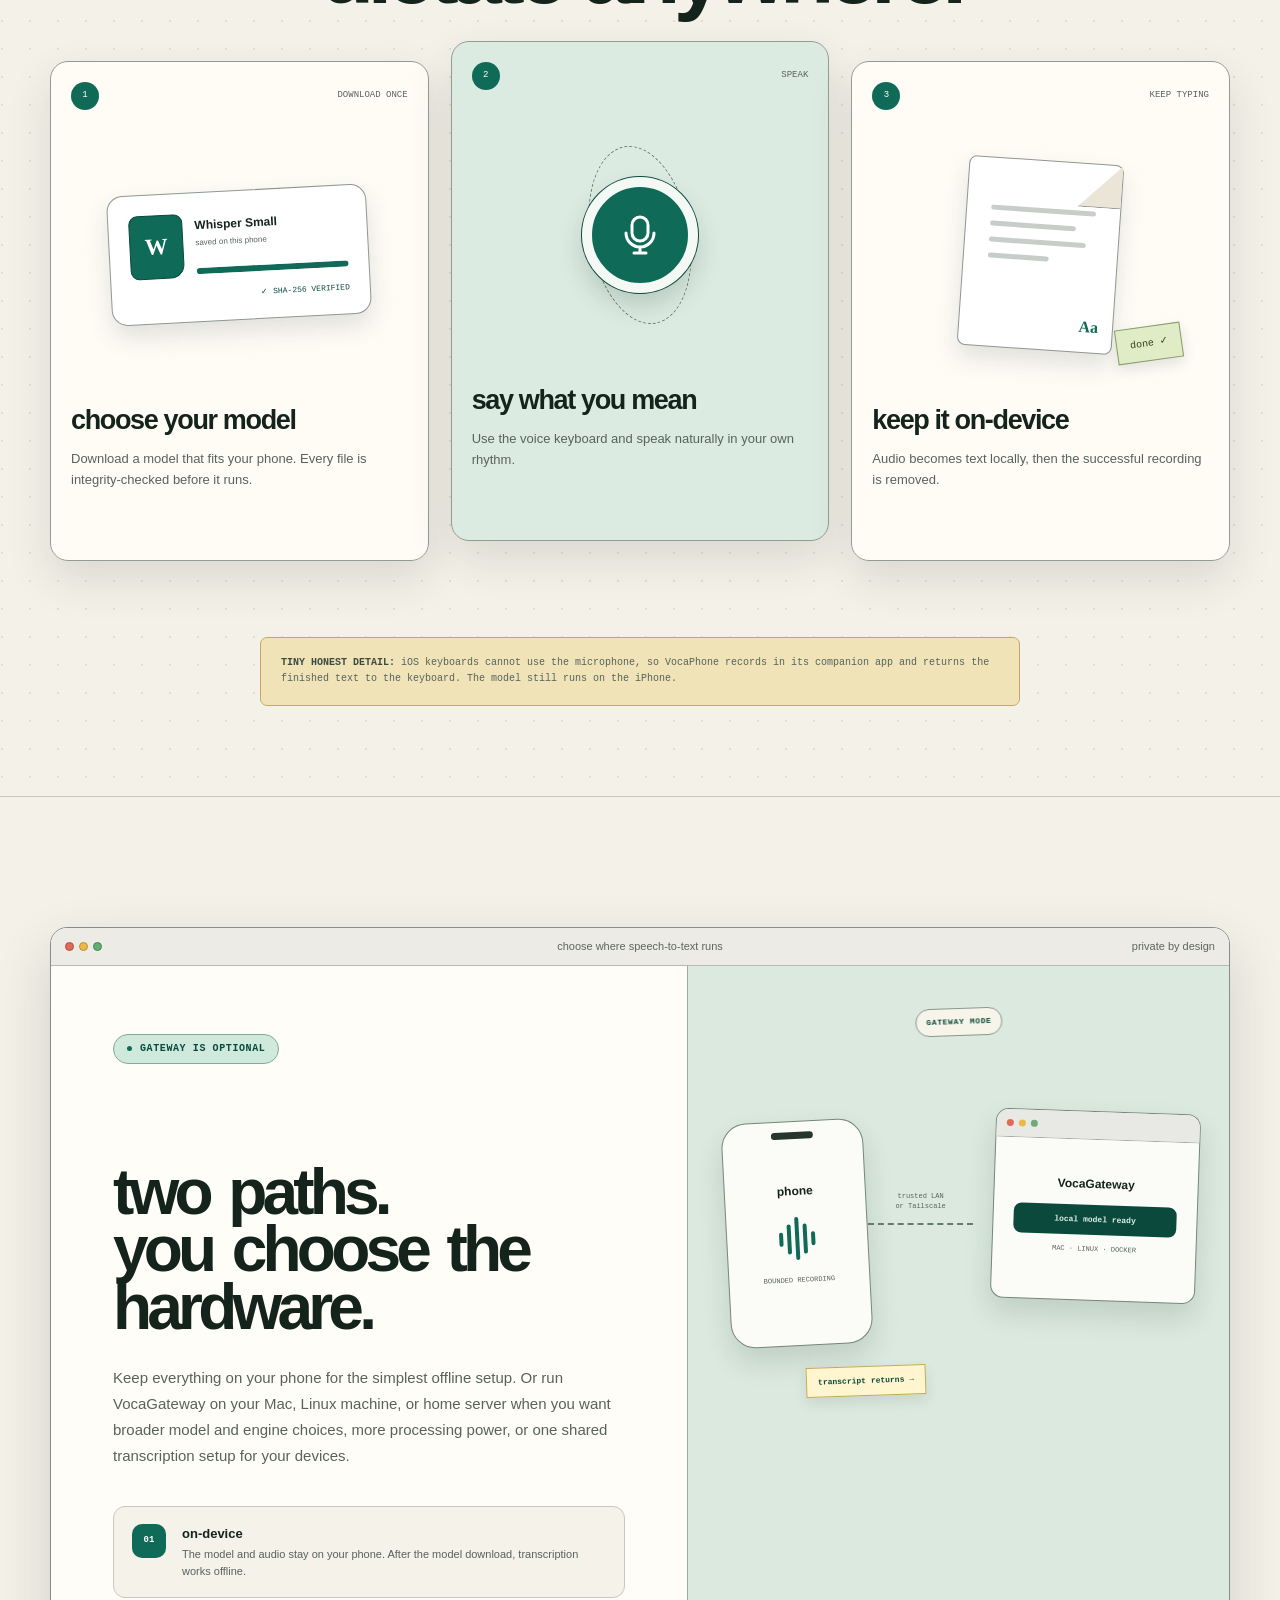
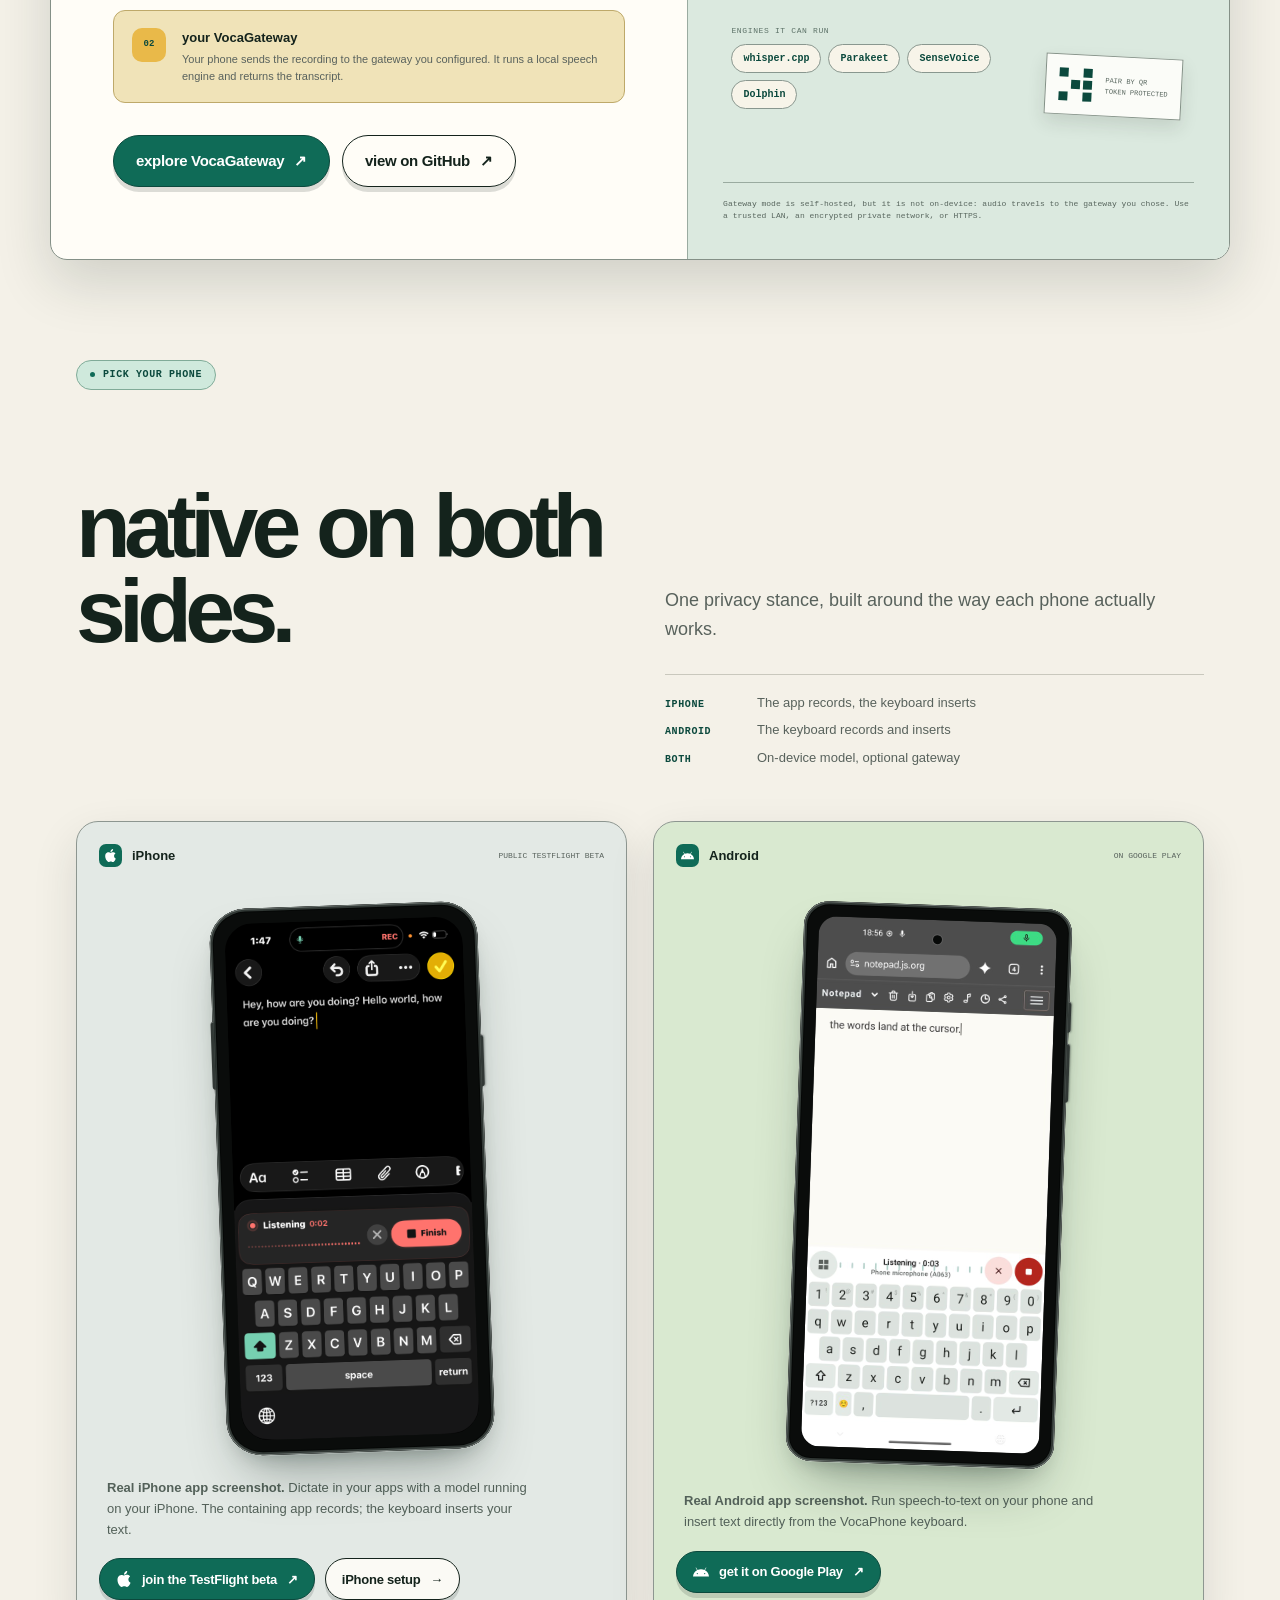
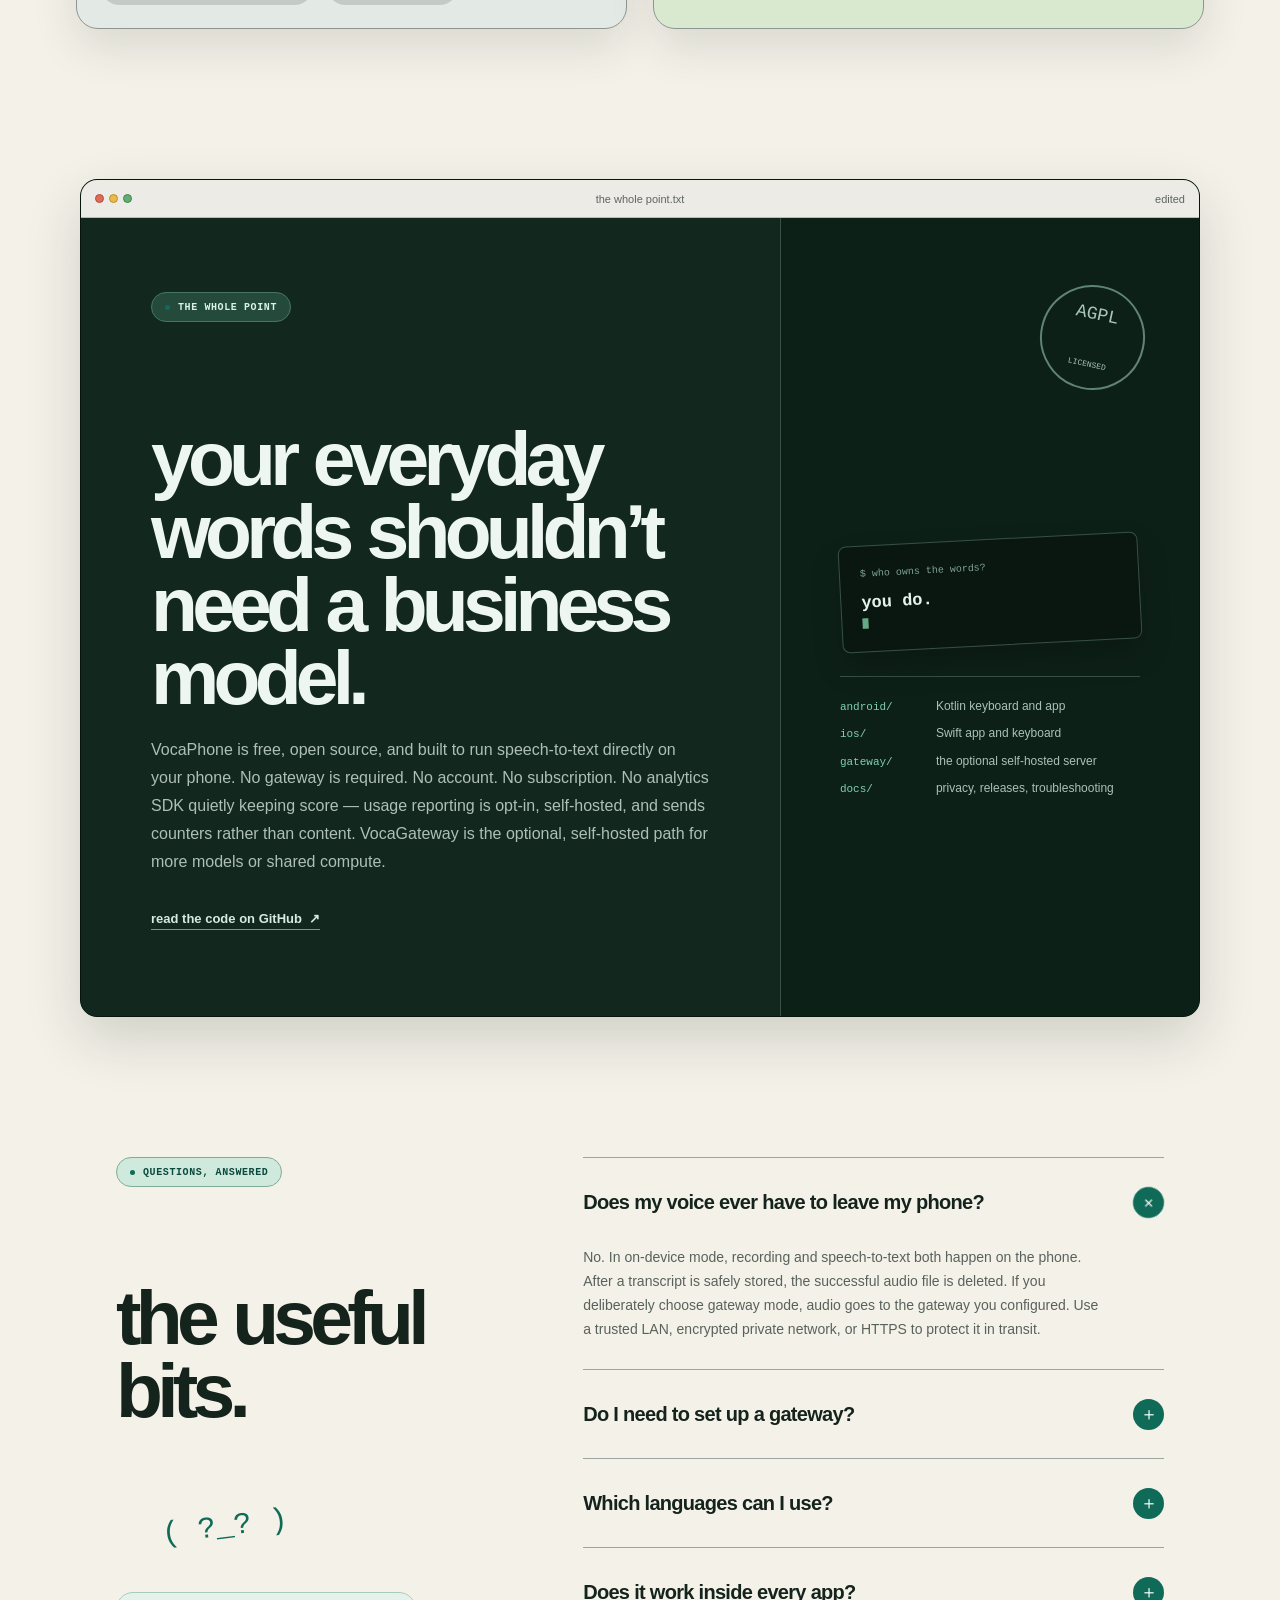
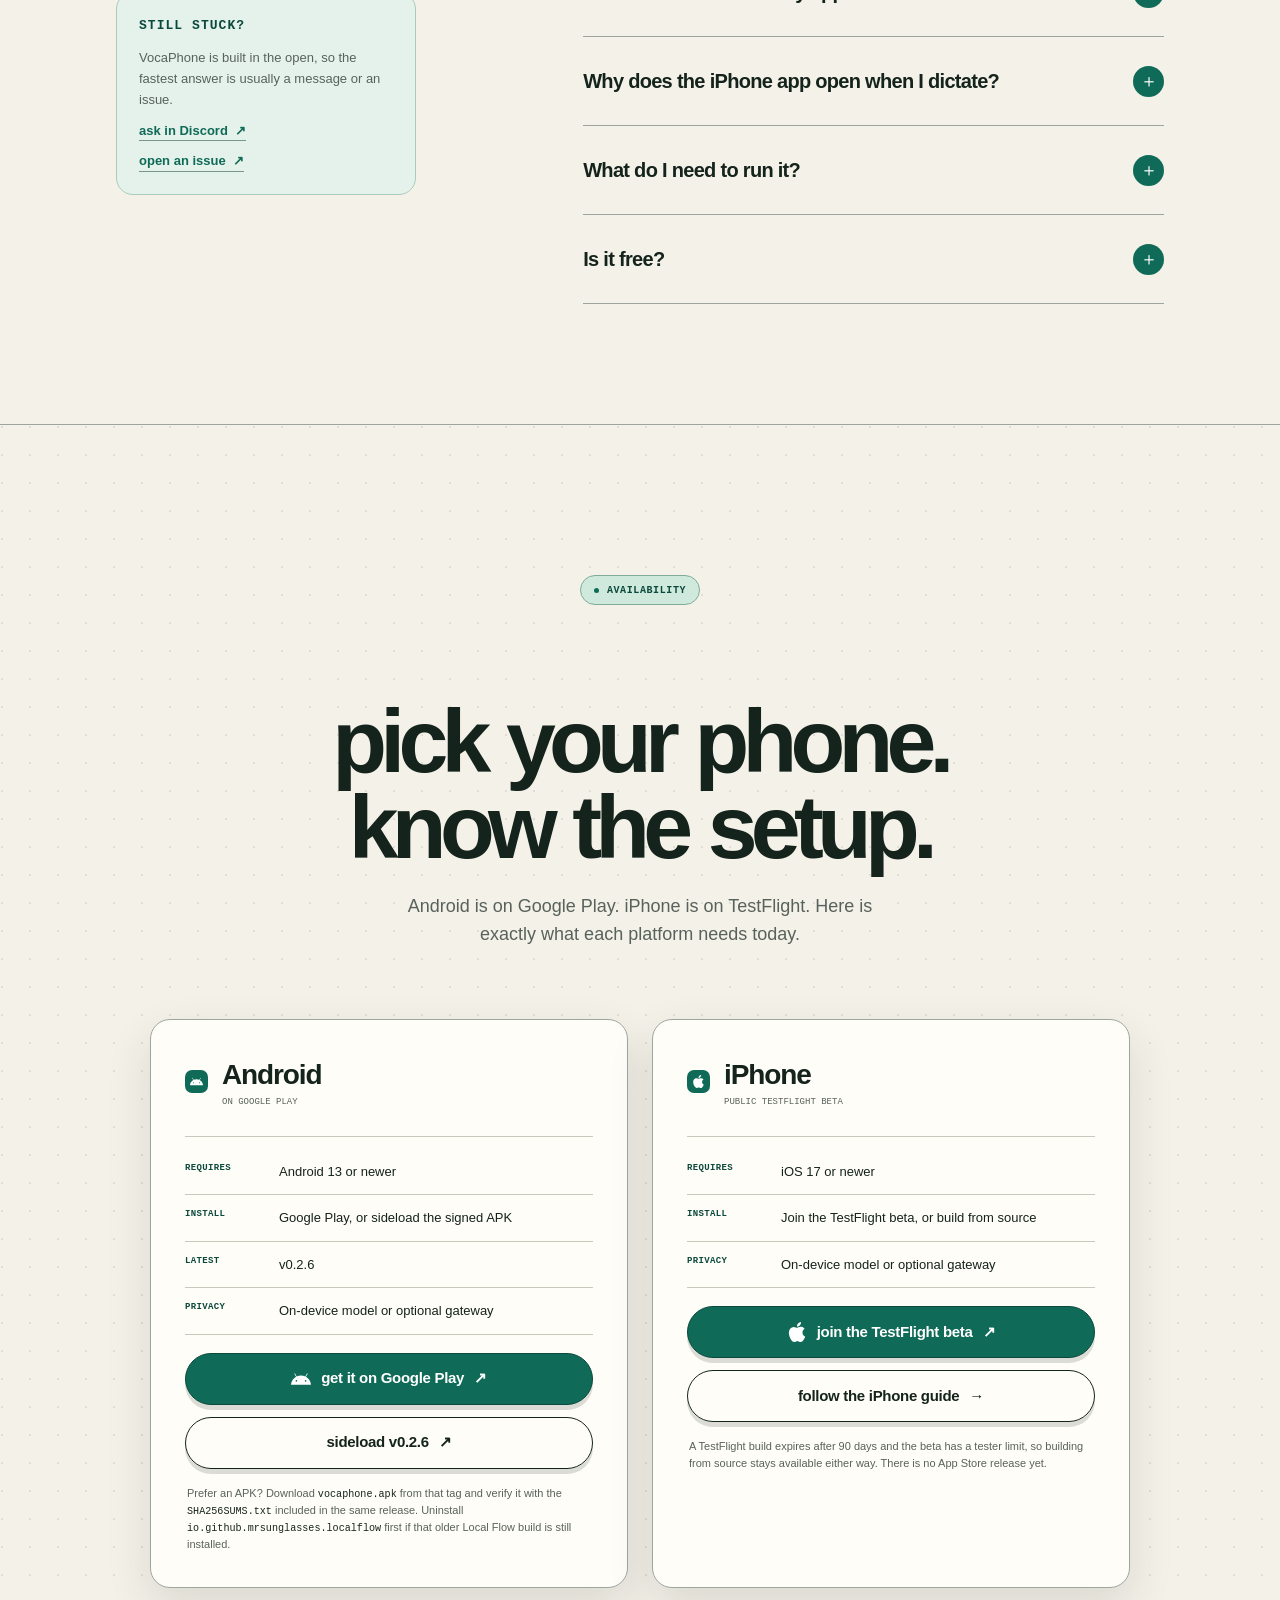
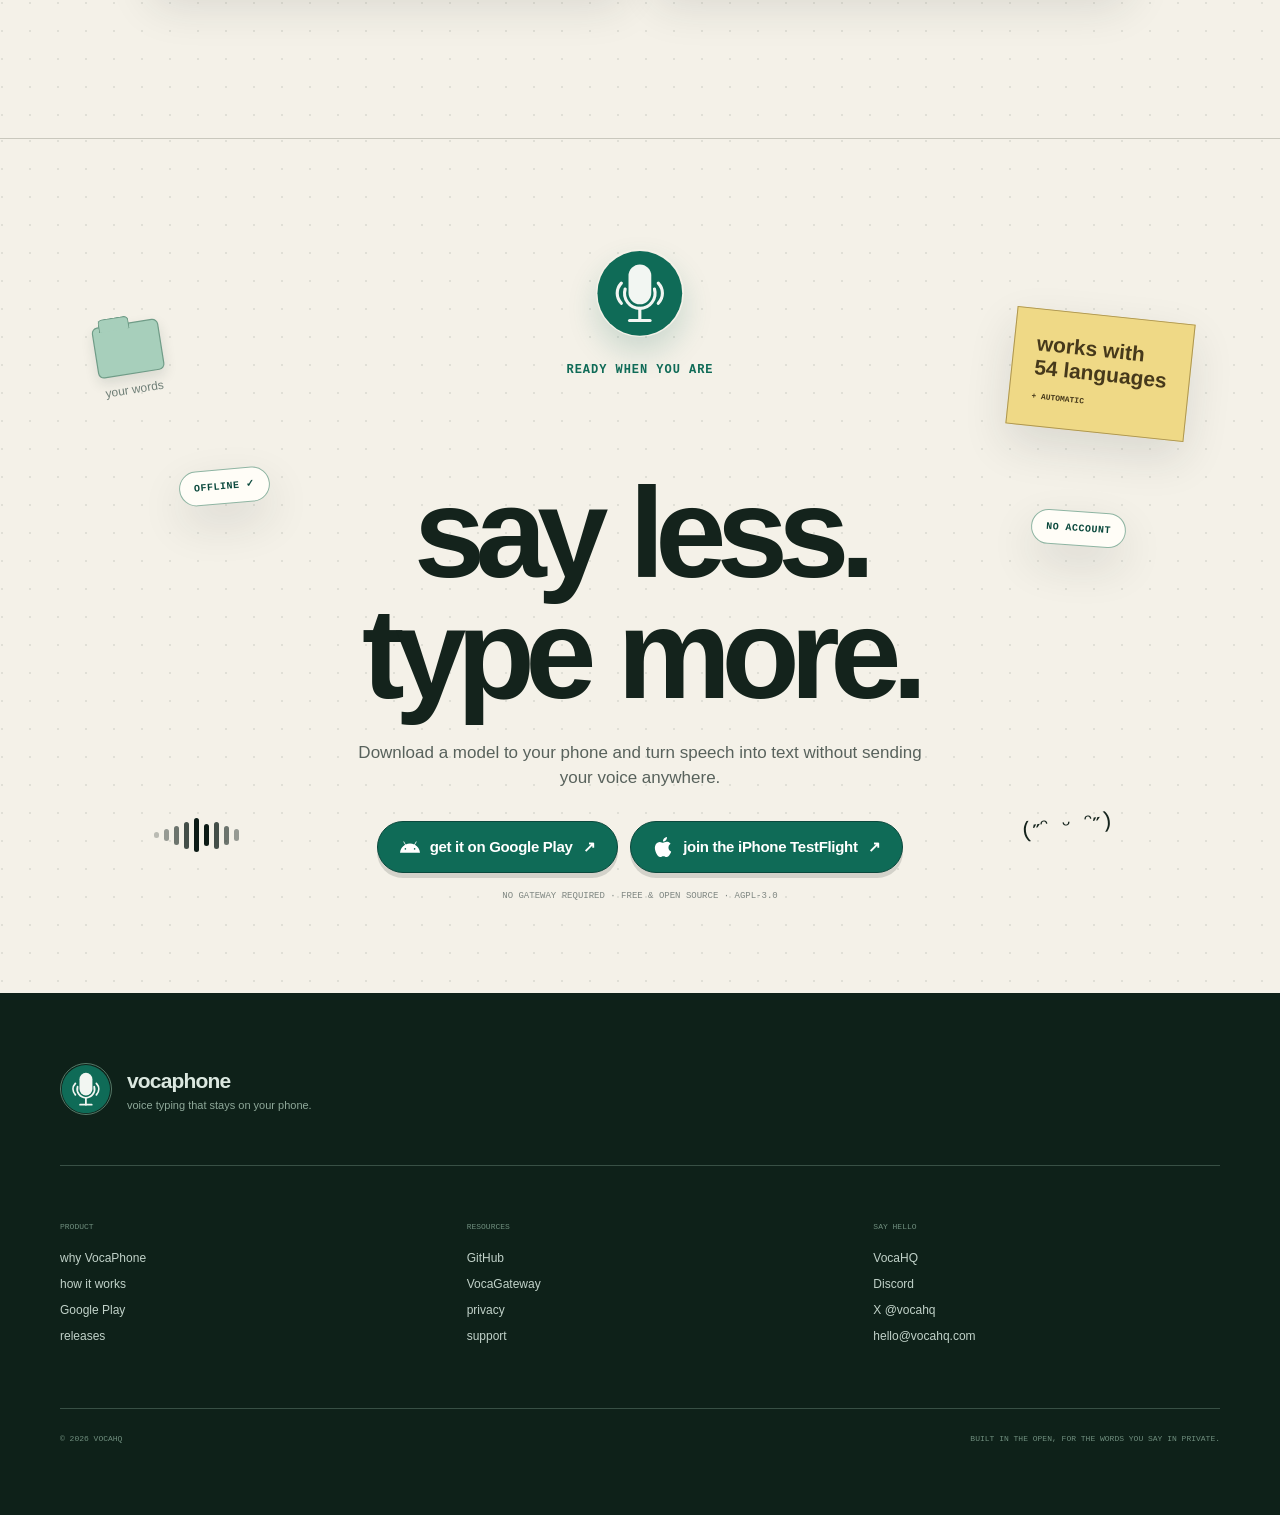
==== commit d89a22c0: "docs: point sideload links at android/v0.2.6" ====
--- a/web/index.html
+++ b/web/index.html
@@ -491,67 +491,6 @@
         </p>
       </section>
 
-      <section class="comparison-section" id="native-dictation" aria-labelledby="native-dictation-title">
-        <div class="comparison-heading reveal">
-          <span class="section-tag">if your phone already transcribes</span>
-          <h2 id="native-dictation-title">Why use VocaPhone<br />if my phone already transcribes?</h2>
-          <div>
-            <p>Because built-in dictation is a useful default. VocaPhone is the voice-writing tool you choose when your words, language, privacy boundary, and model should be yours to set.</p>
-            <p>Use the built-in key for a quick reply. Use VocaPhone when you dictate often, care about names and custom words, or want to decide exactly where the speech-to-text model runs.</p>
-          </div>
-        </div>
-
-        <div class="comparison-window window reveal">
-          <div class="window-bar">
-            <div class="traffic-lights" aria-hidden="true"><i></i><i></i><i></i></div>
-            <span>native dictation / VocaPhone</span>
-            <span aria-hidden="true">choose for the job</span>
-          </div>
-          <div class="comparison-scroll" tabindex="0" aria-label="Comparison of built-in phone dictation and VocaPhone">
-            <table class="dictation-table">
-              <thead>
-                <tr>
-                  <th scope="col">What matters</th>
-                  <th scope="col">Built-in keyboard dictation</th>
-                  <th scope="col">VocaPhone</th>
-                </tr>
-              </thead>
-              <tbody>
-                <tr>
-                  <th scope="row">Why switch?</th>
-                  <td data-comparison="Built-in dictation">You want the fastest, already-there way to dictate a short message.</td>
-                  <td data-comparison="VocaPhone">You dictate often and want a speech-to-text setup shaped around your language, vocabulary, and workflow.</td>
-                </tr>
-                <tr>
-                  <th scope="row">Choose the model</th>
-                  <td data-comparison="Built-in dictation">The phone maker or keyboard provider selects and updates the model.</td>
-                  <td data-comparison="VocaPhone">Download a transcription model that fits your phone. Language availability is shown for the model you select.</td>
-                </tr>
-                <tr>
-                  <th scope="row">Keep the boundary clear</th>
-                  <td data-comparison="Built-in dictation">Can be on-device in supported languages and devices; availability and behavior vary by platform, language, and settings.</td>
-                  <td data-comparison="VocaPhone">On-device after the model download. If you need more compute, you can deliberately send audio to your own self-hosted VocaGateway.</td>
-                </tr>
-                <tr>
-                  <th scope="row">Make it sound like you</th>
-                  <td data-comparison="Built-in dictation">Built around the platform’s own voice commands, punctuation, and editing workflow.</td>
-                  <td data-comparison="VocaPhone">Teach it custom words, choose a writing style, and use the same setup in the text fields where you already write.</td>
-                </tr>
-                <tr>
-                  <th scope="row">See what you rely on</th>
-                  <td data-comparison="Built-in dictation">Use it when convenience and the native workflow are the priority.</td>
-                  <td data-comparison="VocaPhone">Use free and open-source software when model choice, a clear processing boundary, and inspectable code matter to you.</td>
-                </tr>
-              </tbody>
-            </table>
-          </div>
-          <div class="comparison-notes">
-            <p><strong>Why model choice matters.</strong> A transcription model is what turns your speech into text. With VocaPhone, you choose one that suits your phone and language, then run it on-device after download instead of treating speech recognition as a fixed keyboard feature.</p>
-            <p><strong>Choose control, not hype.</strong> No model wins on every voice or in every room. VocaPhone gives you a model you can select, free and open-source software you can inspect, and a processing path it makes explicit. Apple Dictation and Gboard remain good built-in options. <a href="https://support.apple.com/guide/iphone/dictate-text-iph2c0651d2/ios">Apple’s Dictation guide</a> · <a href="https://support.google.com/gboard/answer/11197787?hl=en">Gboard’s voice typing guide</a>.</p>
-          </div>
-        </div>
-      </section>
-
 
       <section class="gateway-section" id="gateway" aria-labelledby="gateway-title">
         <div class="gateway-window window reveal">
@@ -834,15 +773,15 @@
             <ul class="install-facts">
               <li><b>Requires</b><span>Android 13 or newer</span></li>
               <li><b>Install</b><span>Google Play, or sideload the signed APK</span></li>
-              <li><b>Latest</b><span>v0.2.5</span></li>
+              <li><b>Latest</b><span>v0.2.6</span></li>
               <li><b>Privacy</b><span>On-device model or optional gateway</span></li>
             </ul>
             <a class="button button-primary" href="https://play.google.com/store/apps/details?id=com.vocahq.vocaphone">
               <svg class="mark-solid" aria-hidden="true"><use href="#mark-android" /></svg>
               get it on Google Play <span aria-hidden="true">↗</span>
             </a>
-            <a class="button button-secondary" href="https://github.com/VocaHQ/vocaphone/releases/tag/android/v0.2.5">
-              sideload v0.2.5 <span aria-hidden="true">↗</span>
+            <a class="button button-secondary" href="https://github.com/VocaHQ/vocaphone/releases/tag/android/v0.2.6">
+              sideload v0.2.6 <span aria-hidden="true">↗</span>
             </a>
             <p class="install-note">
               Prefer an APK? Download <code>vocaphone.apk</code> from that tag and verify it with
@@ -916,7 +855,7 @@
           <a href="#why">why VocaPhone</a>
           <a href="#how">how it works</a>
           <a href="https://play.google.com/store/apps/details?id=com.vocahq.vocaphone">Google Play</a>
-          <a href="https://github.com/VocaHQ/vocaphone/releases/tag/android/v0.2.5">releases</a>
+          <a href="https://github.com/VocaHQ/vocaphone/releases/tag/android/v0.2.6">releases</a>
         </div>
         <div>
           <p>resources</p>
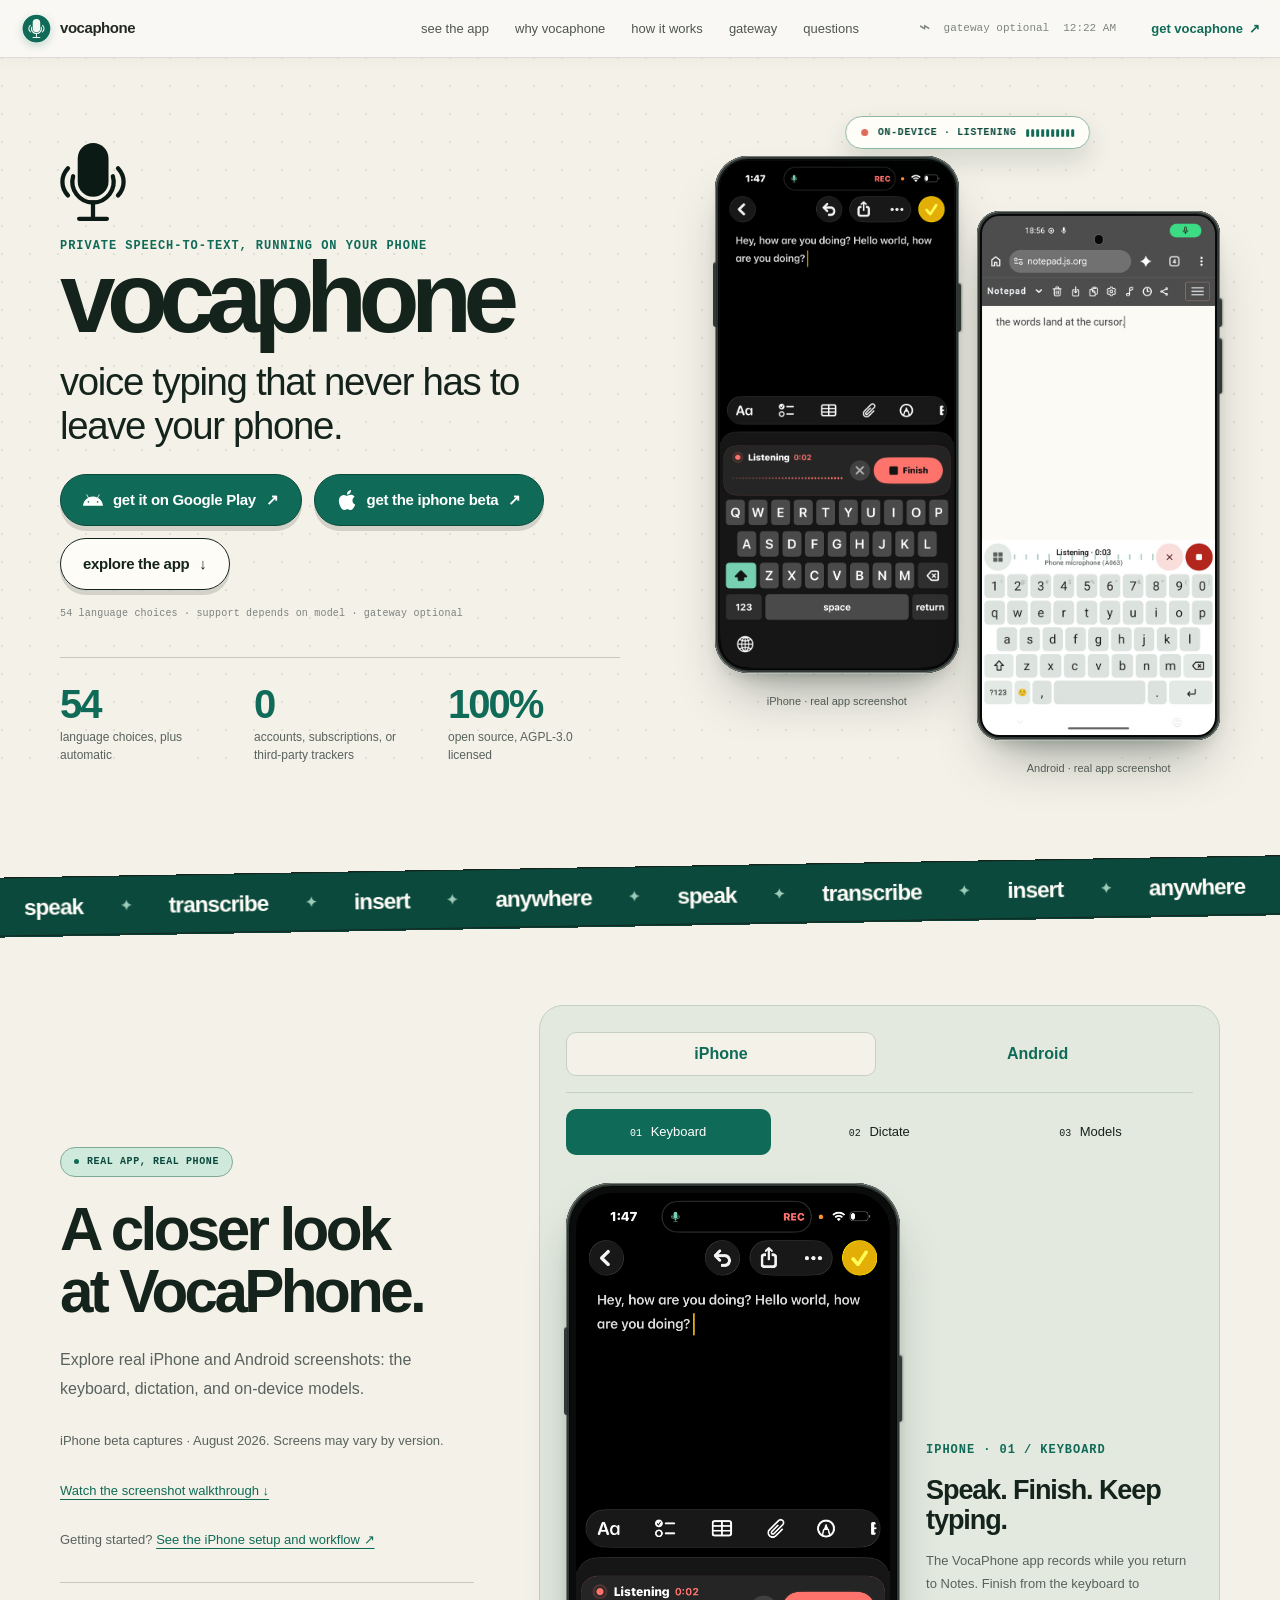
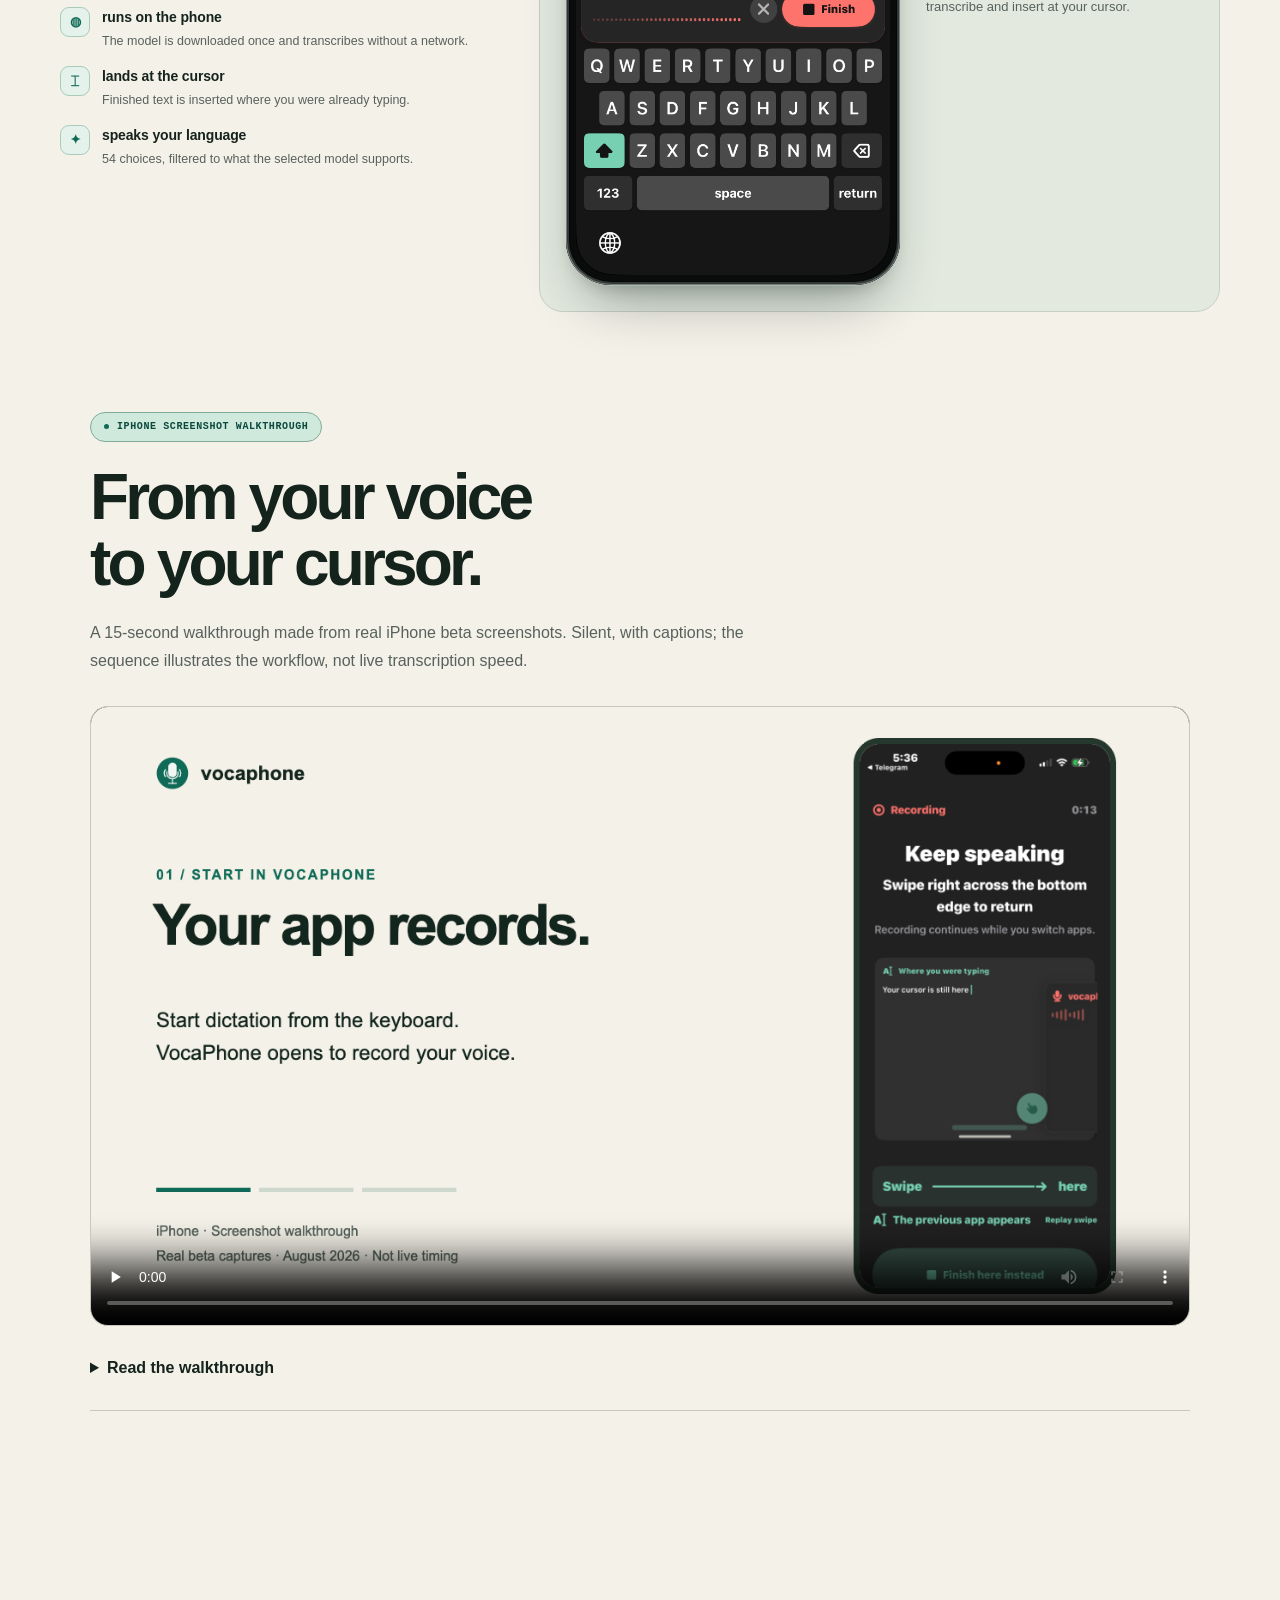
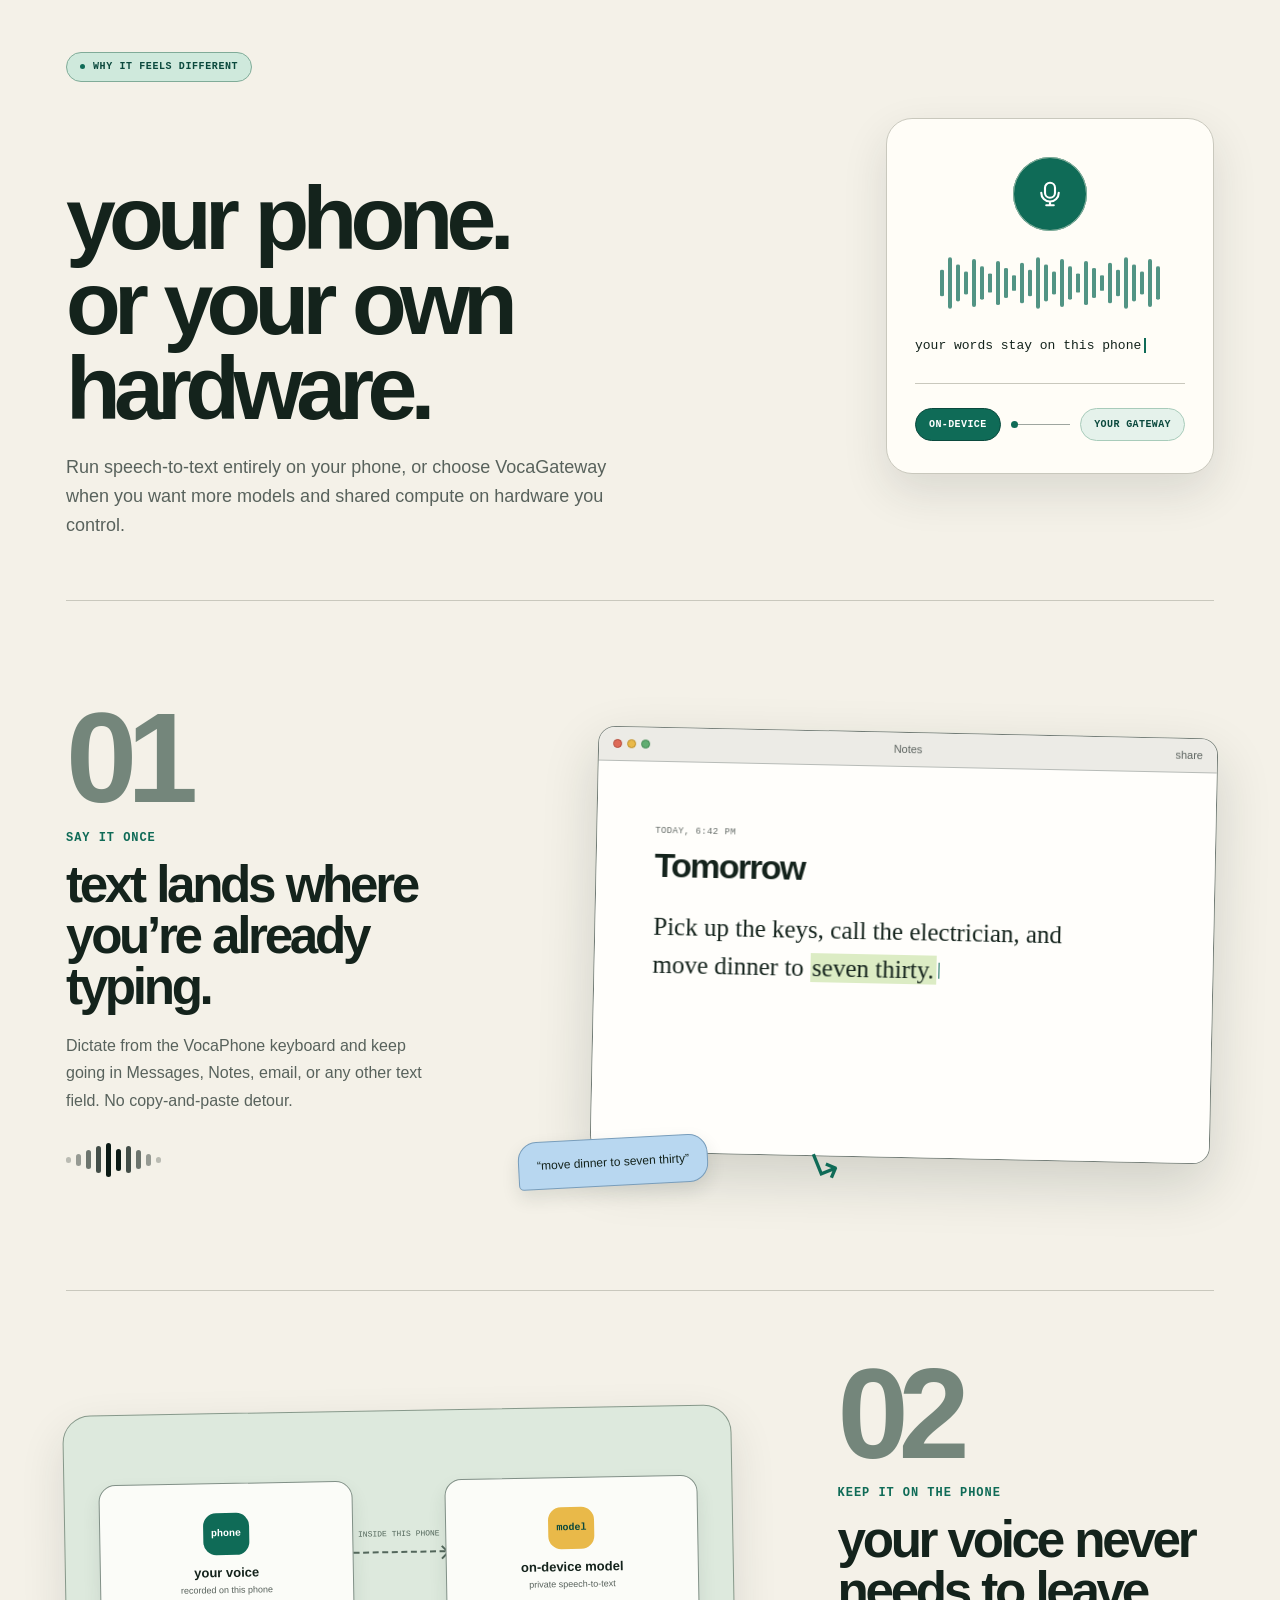
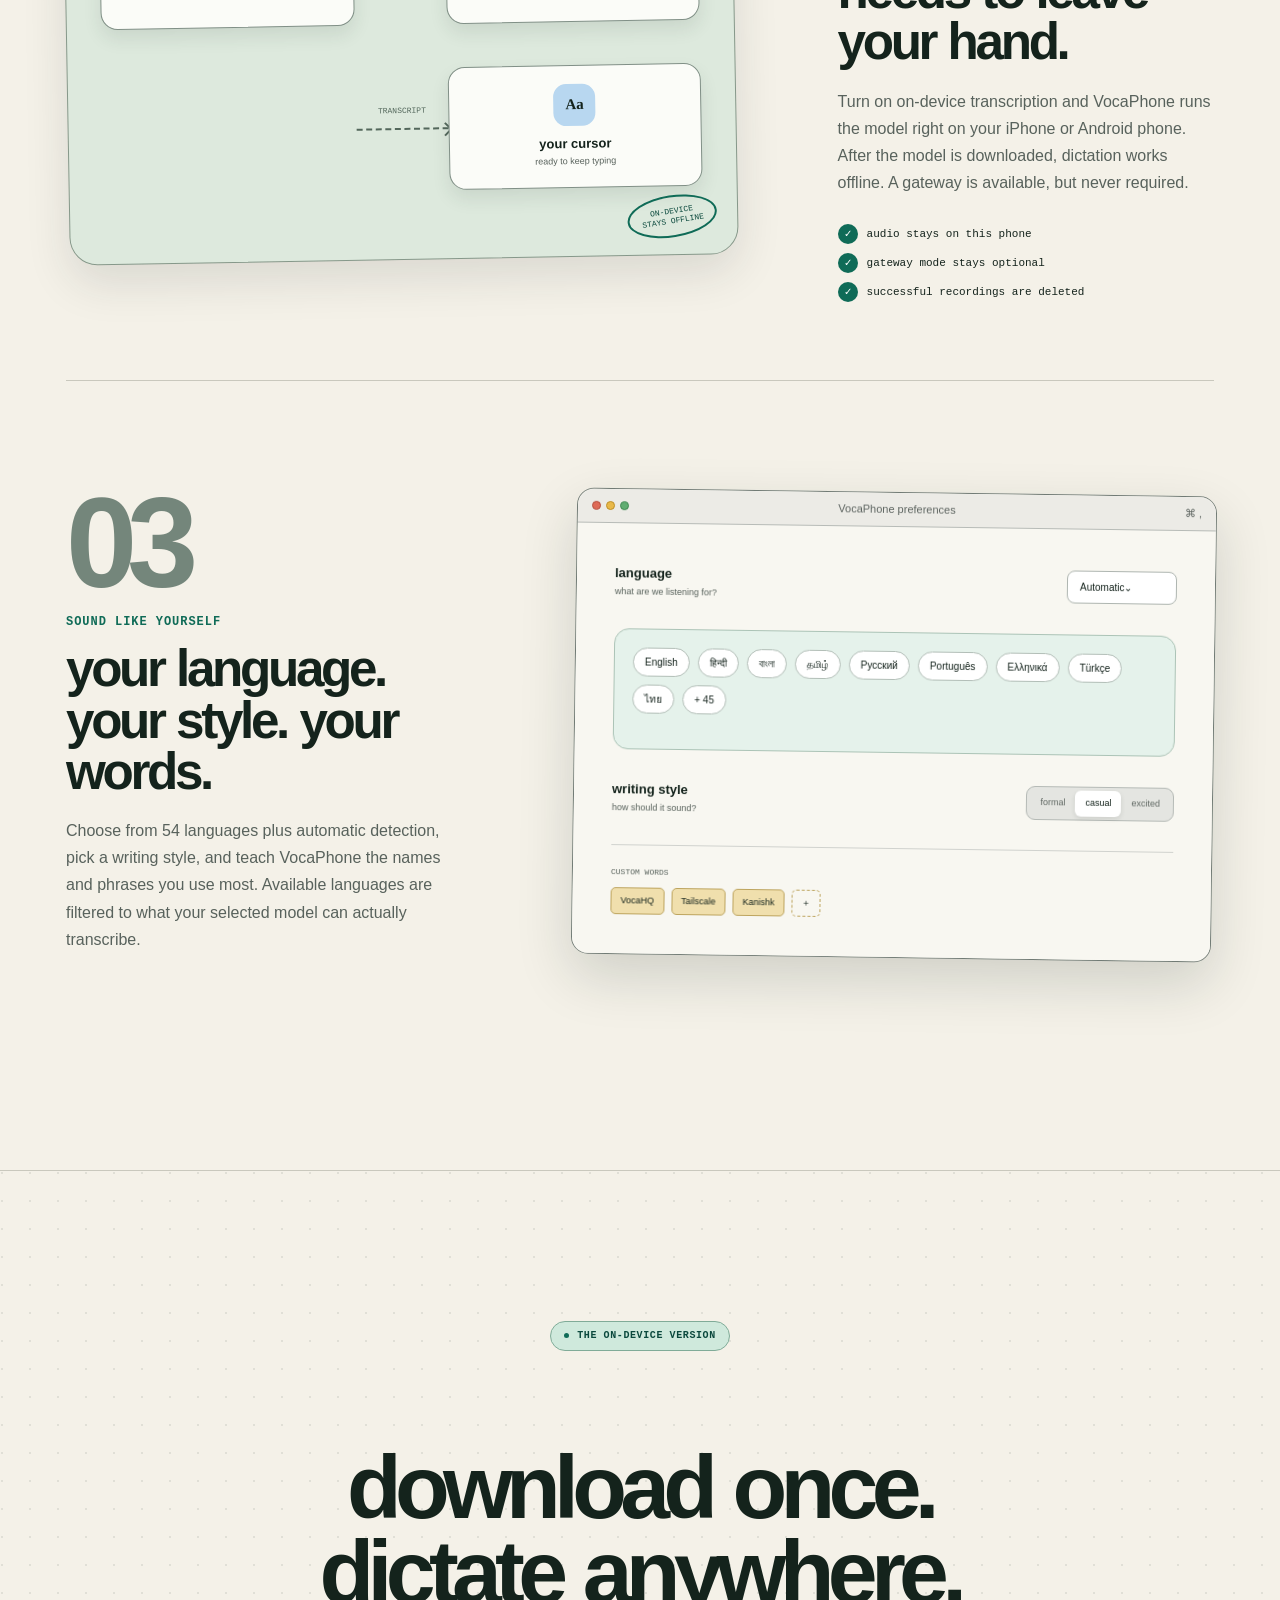
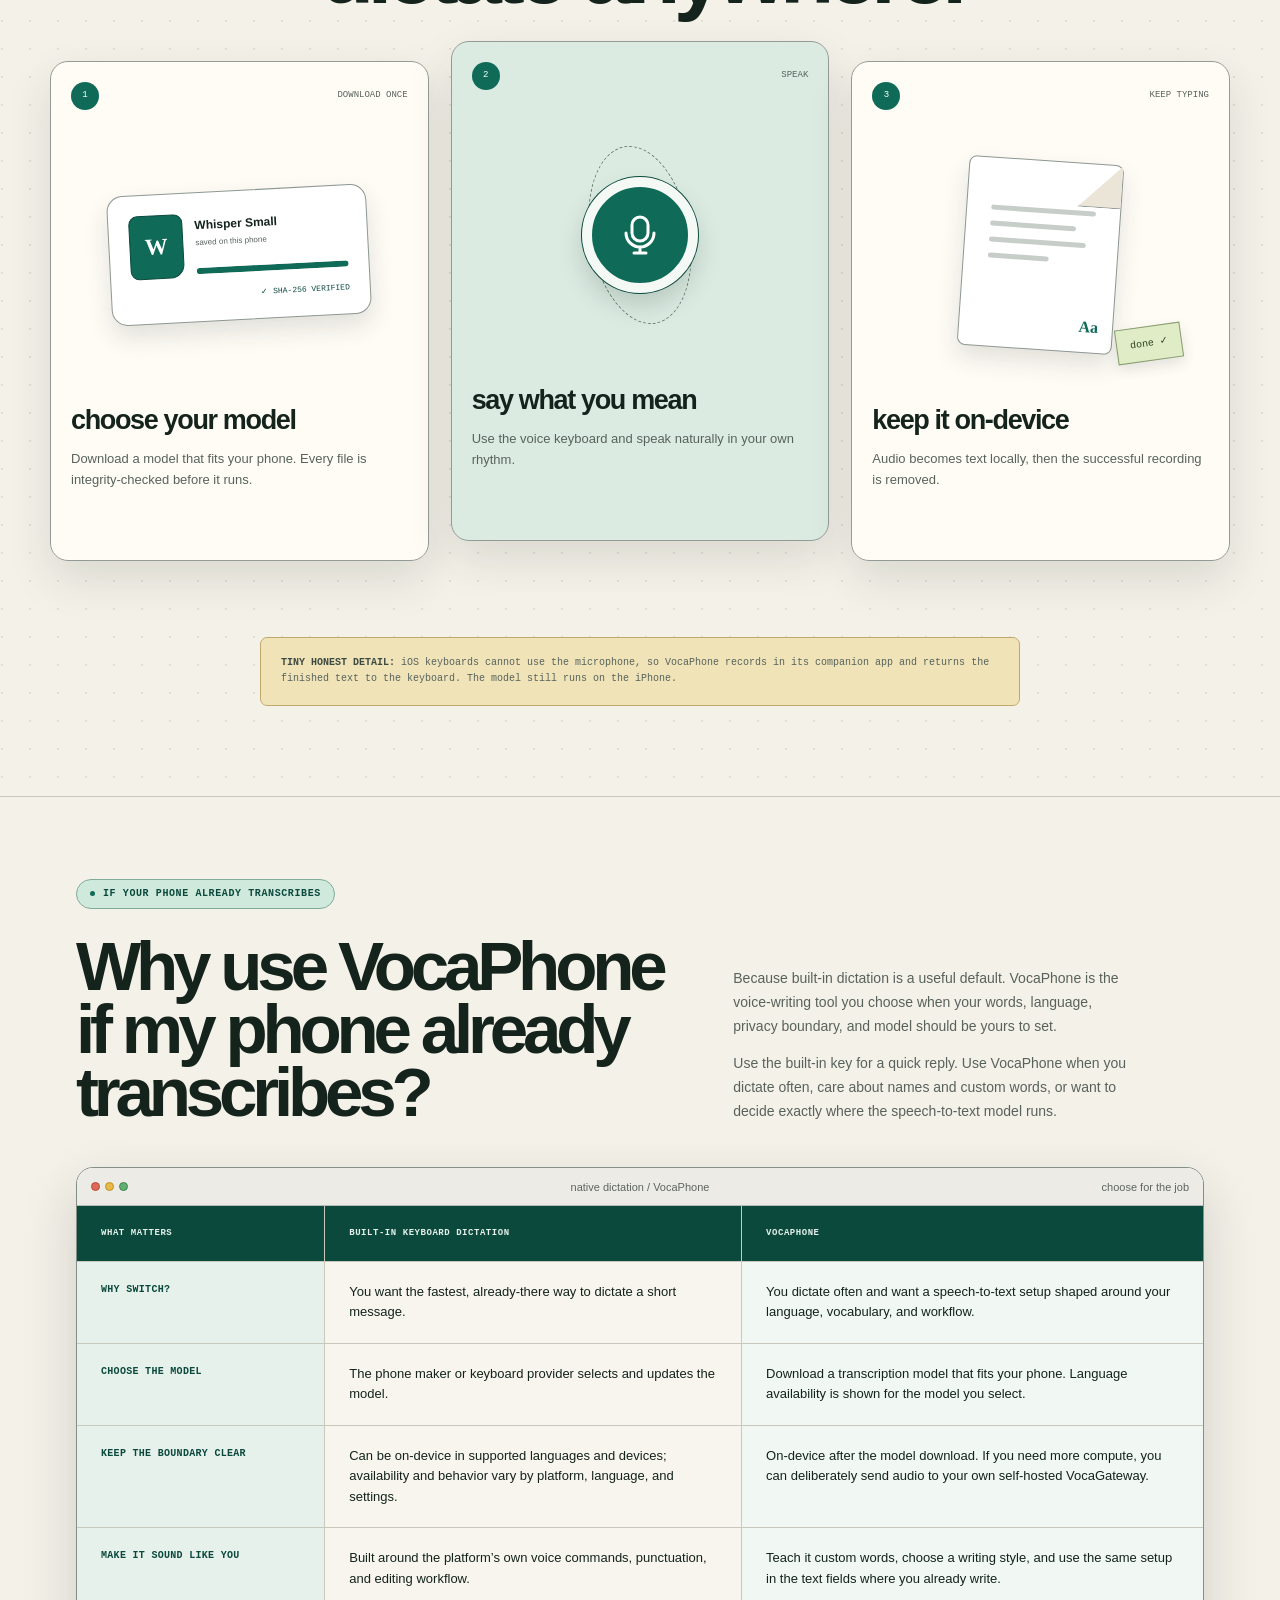
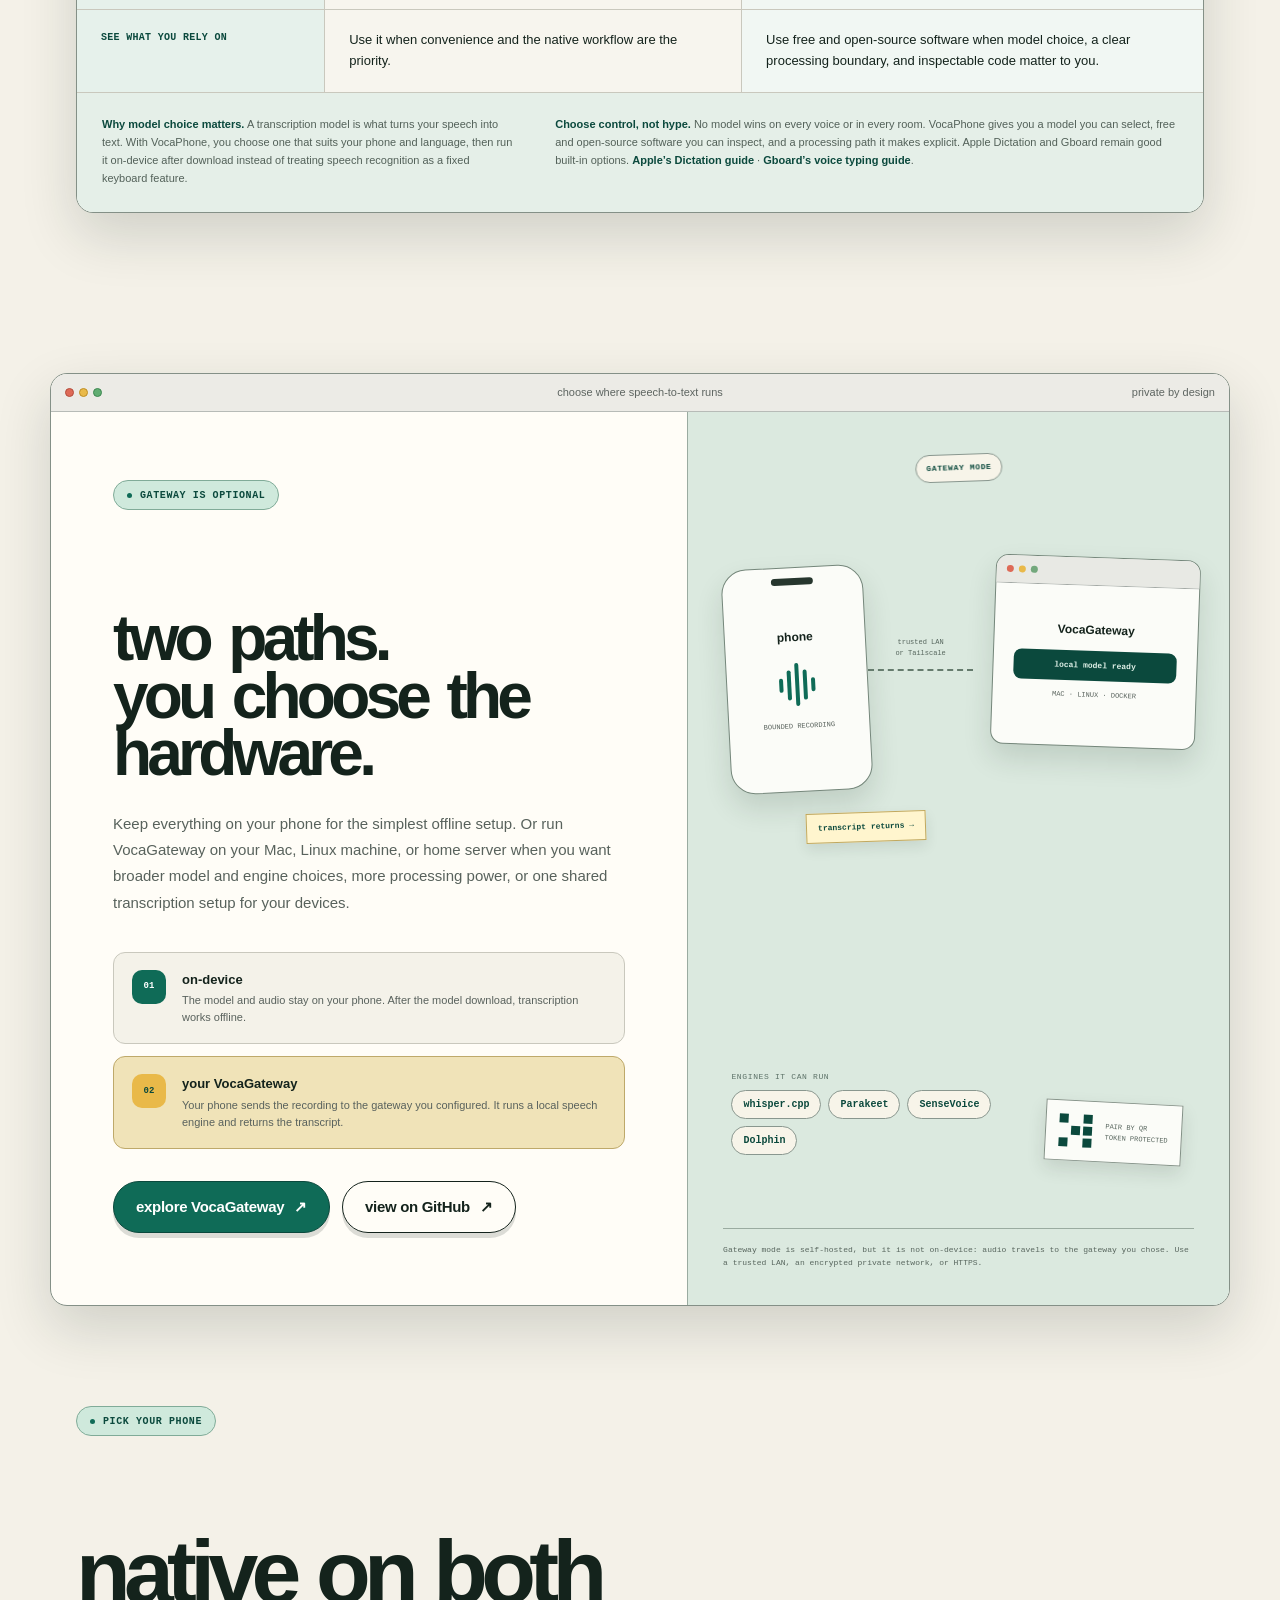
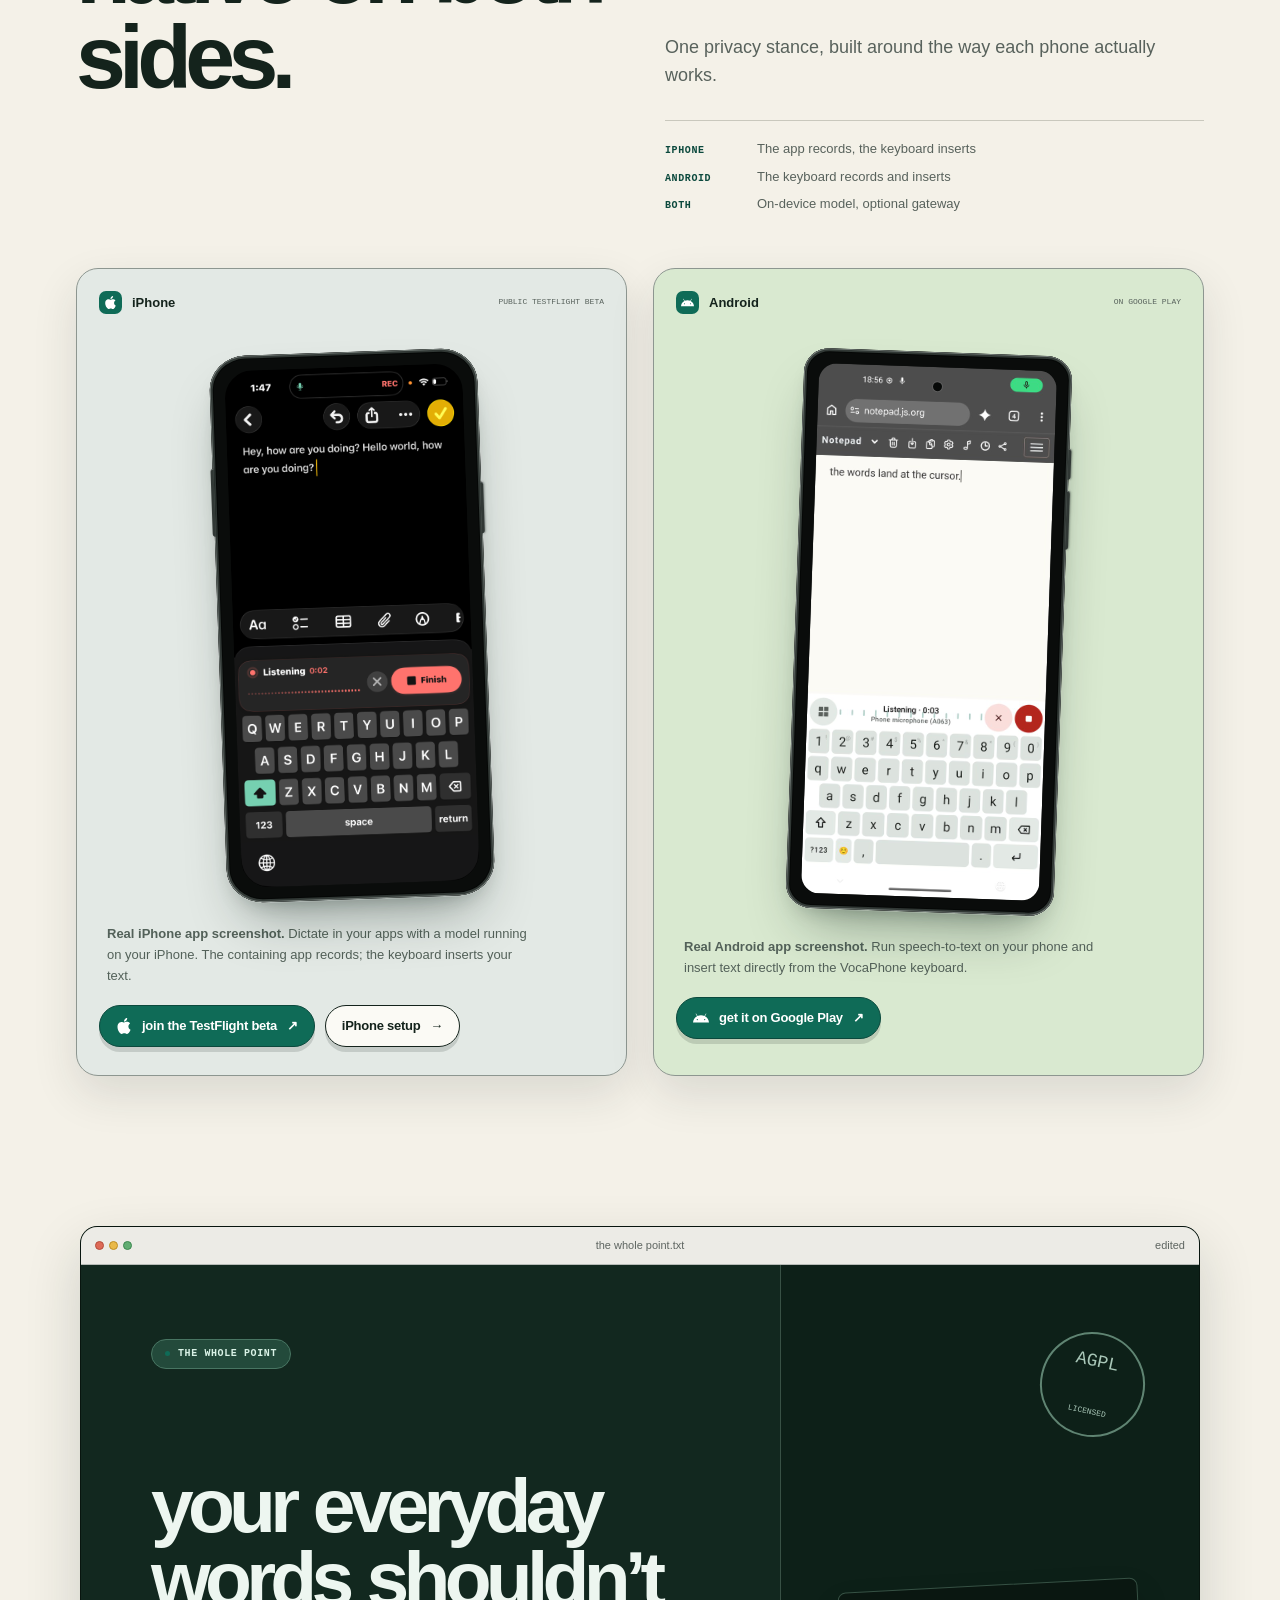
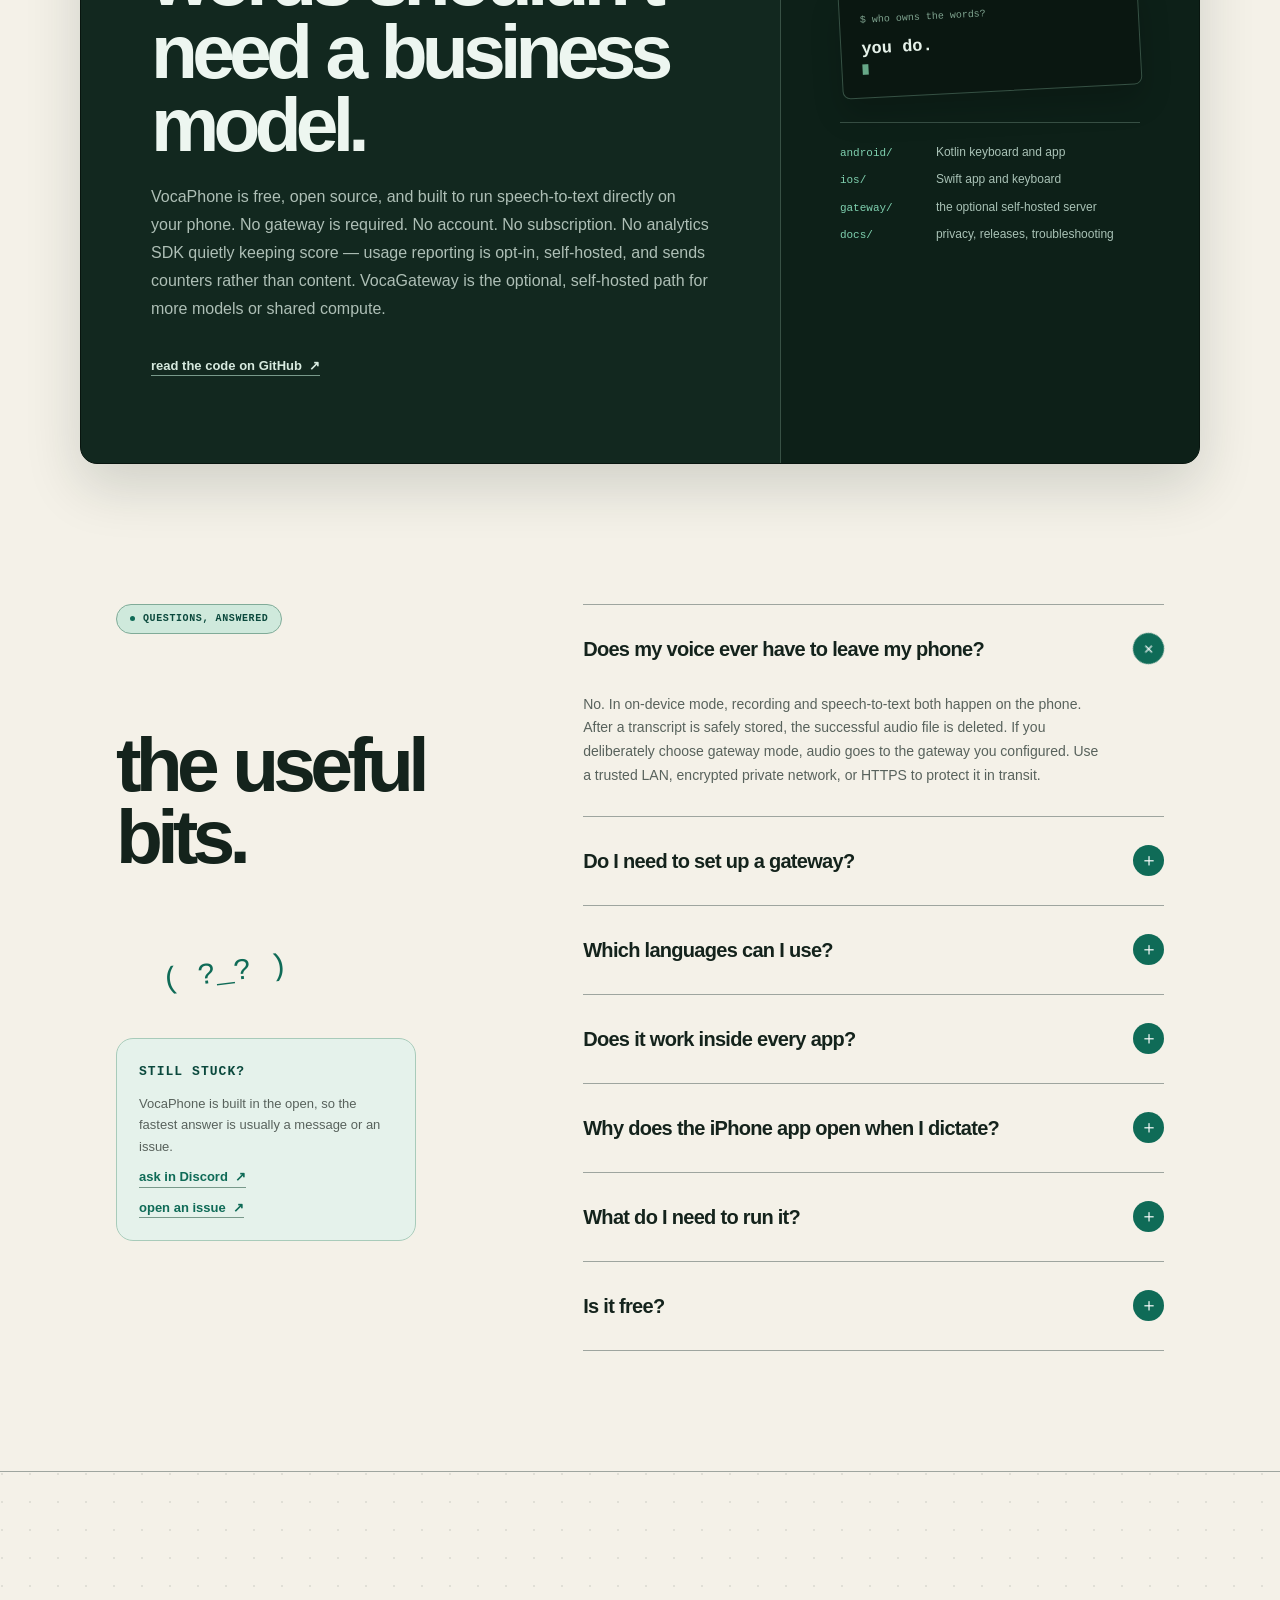
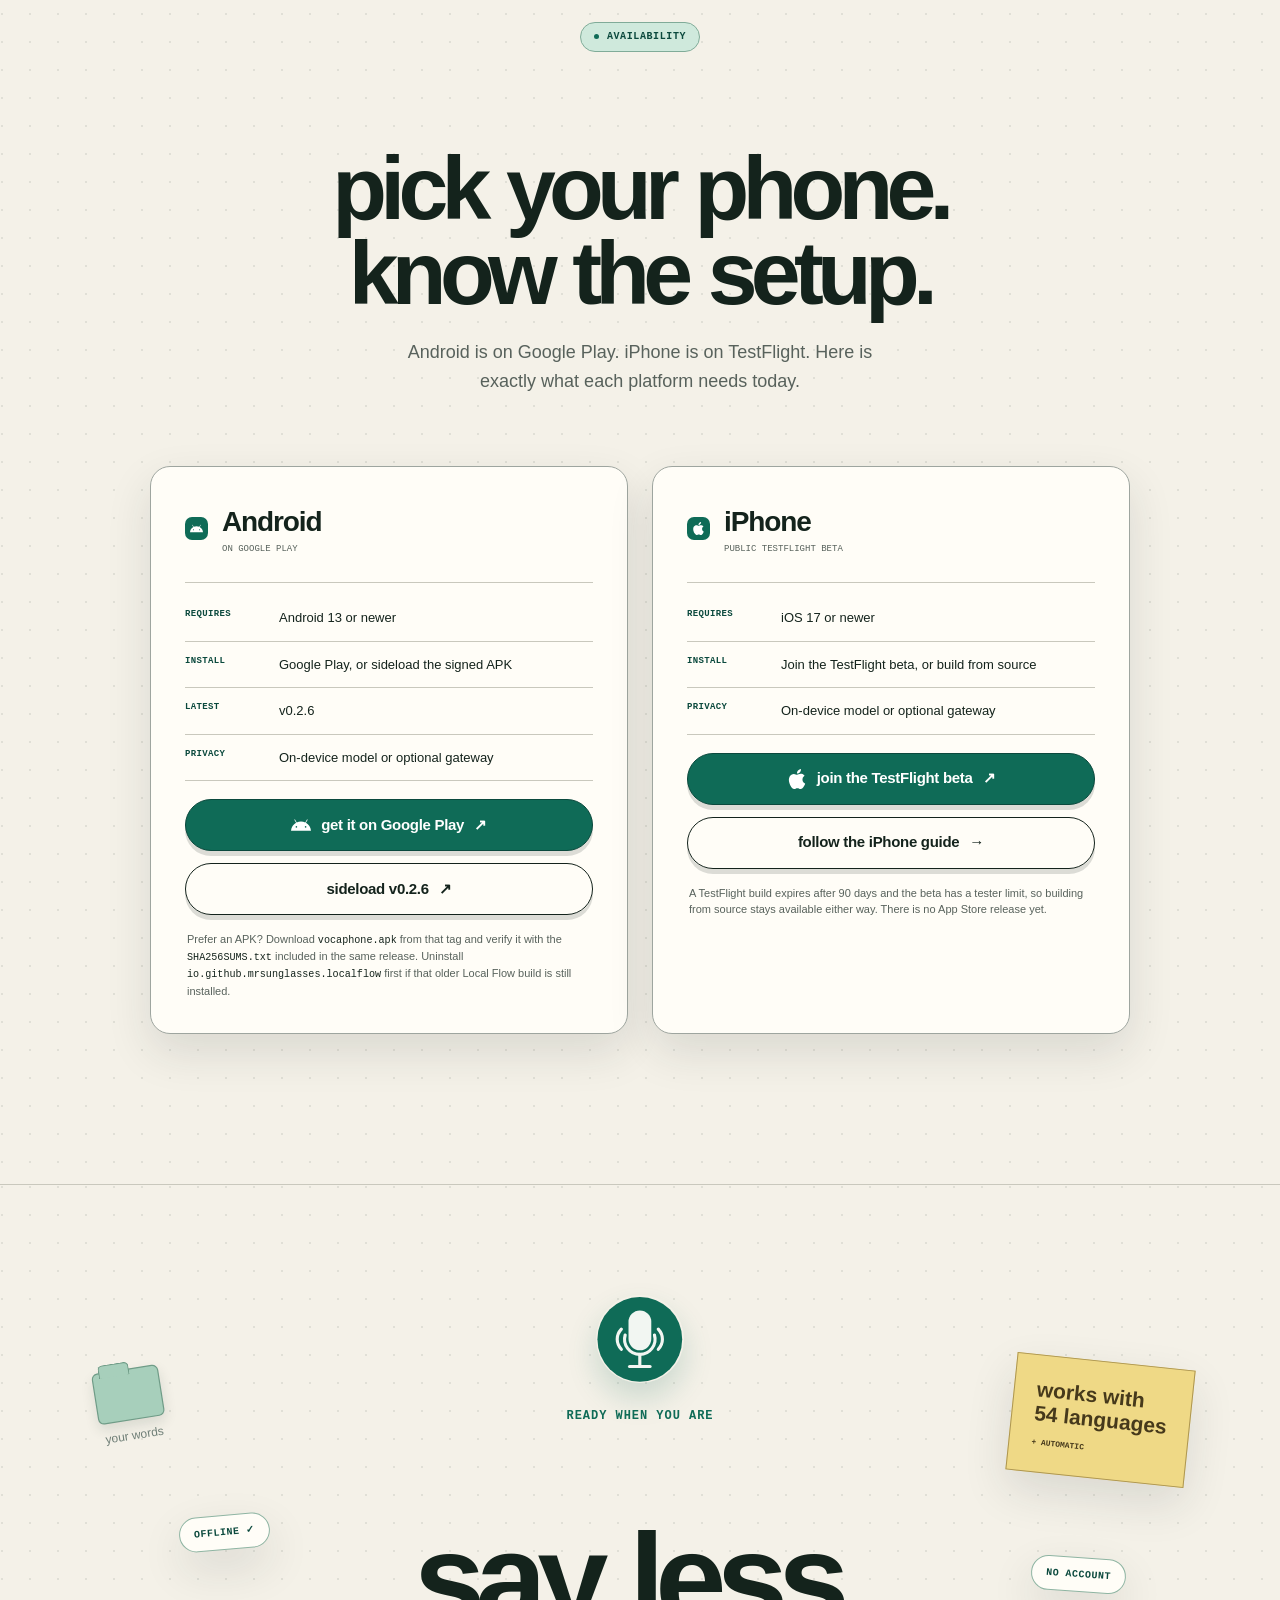
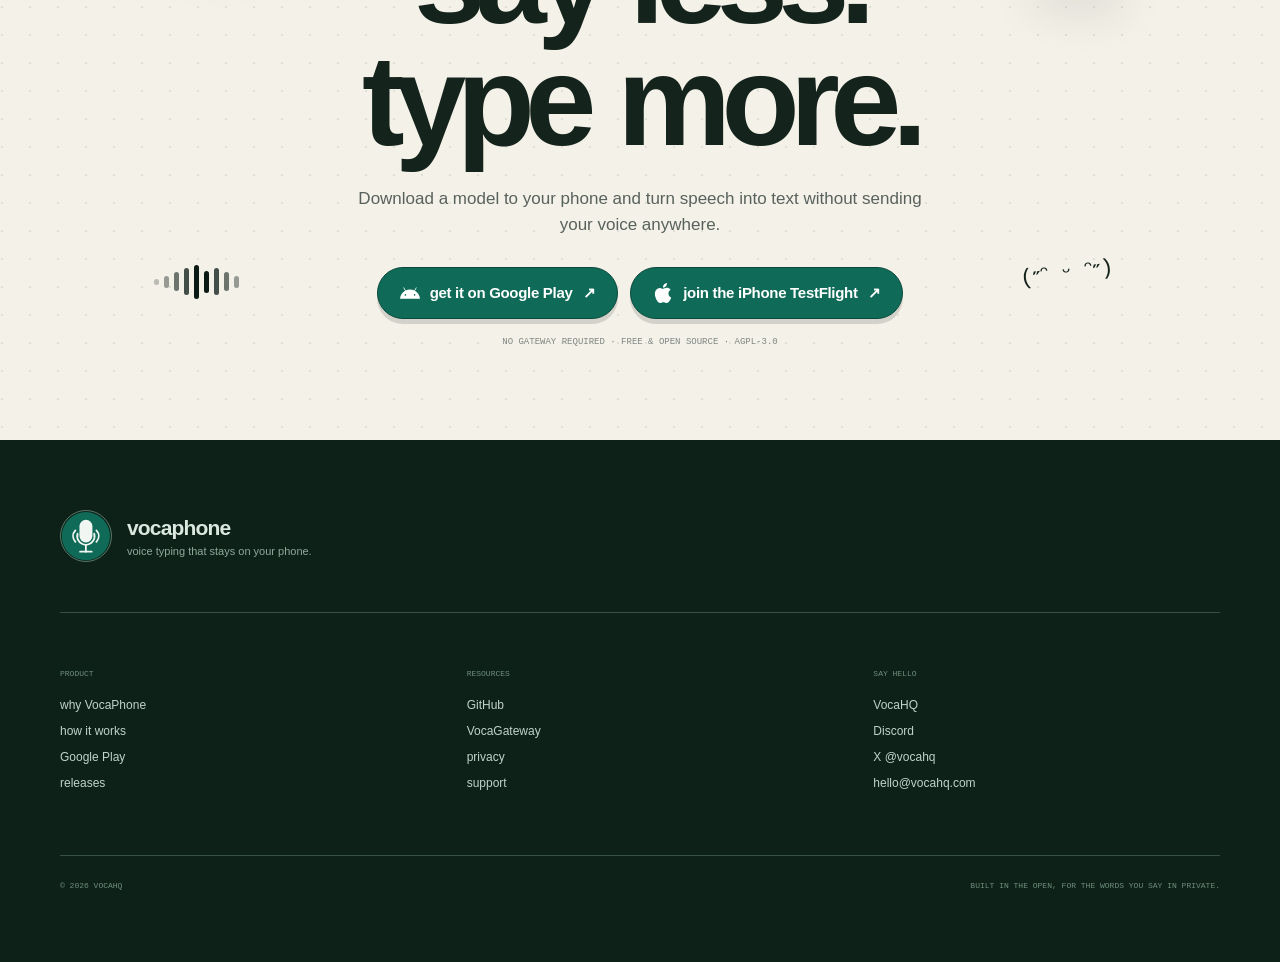
==== commit 204b0fa0: "Merge 8a93905520f372e40a57c07a88c2a8ccc21643a3 into ff80da7df05312663df523b09db7c76a46580152" ====
--- a/web/index.html
+++ b/web/index.html
@@ -491,6 +491,67 @@
         </p>
       </section>
 
+      <section class="comparison-section" id="native-dictation" aria-labelledby="native-dictation-title">
+        <div class="comparison-heading reveal">
+          <span class="section-tag">if your phone already transcribes</span>
+          <h2 id="native-dictation-title">Why use VocaPhone<br />if my phone already transcribes?</h2>
+          <div>
+            <p>Because built-in dictation is a useful default. VocaPhone is the voice-writing tool you choose when your words, language, privacy boundary, and model should be yours to set.</p>
+            <p>Use the built-in key for a quick reply. Use VocaPhone when you dictate often, care about names and custom words, or want to decide exactly where the speech-to-text model runs.</p>
+          </div>
+        </div>
+
+        <div class="comparison-window window reveal">
+          <div class="window-bar">
+            <div class="traffic-lights" aria-hidden="true"><i></i><i></i><i></i></div>
+            <span>native dictation / VocaPhone</span>
+            <span aria-hidden="true">choose for the job</span>
+          </div>
+          <div class="comparison-scroll" tabindex="0" aria-label="Comparison of built-in phone dictation and VocaPhone">
+            <table class="dictation-table">
+              <thead>
+                <tr>
+                  <th scope="col">What matters</th>
+                  <th scope="col">Built-in keyboard dictation</th>
+                  <th scope="col">VocaPhone</th>
+                </tr>
+              </thead>
+              <tbody>
+                <tr>
+                  <th scope="row">Why switch?</th>
+                  <td data-comparison="Built-in dictation">You want the fastest, already-there way to dictate a short message.</td>
+                  <td data-comparison="VocaPhone">You dictate often and want a speech-to-text setup shaped around your language, vocabulary, and workflow.</td>
+                </tr>
+                <tr>
+                  <th scope="row">Choose the model</th>
+                  <td data-comparison="Built-in dictation">The phone maker or keyboard provider selects and updates the model.</td>
+                  <td data-comparison="VocaPhone">Download a transcription model that fits your phone. Language availability is shown for the model you select.</td>
+                </tr>
+                <tr>
+                  <th scope="row">Keep the boundary clear</th>
+                  <td data-comparison="Built-in dictation">Can be on-device in supported languages and devices; availability and behavior vary by platform, language, and settings.</td>
+                  <td data-comparison="VocaPhone">On-device after the model download. If you need more compute, you can deliberately send audio to your own self-hosted VocaGateway.</td>
+                </tr>
+                <tr>
+                  <th scope="row">Make it sound like you</th>
+                  <td data-comparison="Built-in dictation">Built around the platform’s own voice commands, punctuation, and editing workflow.</td>
+                  <td data-comparison="VocaPhone">Teach it custom words, choose a writing style, and use the same setup in the text fields where you already write.</td>
+                </tr>
+                <tr>
+                  <th scope="row">See what you rely on</th>
+                  <td data-comparison="Built-in dictation">Use it when convenience and the native workflow are the priority.</td>
+                  <td data-comparison="VocaPhone">Use free and open-source software when model choice, a clear processing boundary, and inspectable code matter to you.</td>
+                </tr>
+              </tbody>
+            </table>
+          </div>
+          <div class="comparison-notes">
+            <p><strong>Why model choice matters.</strong> A transcription model is what turns your speech into text. With VocaPhone, you choose one that suits your phone and language, then run it on-device after download instead of treating speech recognition as a fixed keyboard feature.</p>
+            <p><strong>Choose control, not hype.</strong> No model wins on every voice or in every room. VocaPhone gives you a model you can select, free and open-source software you can inspect, and a processing path it makes explicit. Apple Dictation and Gboard remain good built-in options. <a href="https://support.apple.com/guide/iphone/dictate-text-iph2c0651d2/ios">Apple’s Dictation guide</a> · <a href="https://support.google.com/gboard/answer/11197787?hl=en">Gboard’s voice typing guide</a>.</p>
+          </div>
+        </div>
+      </section>
+
 
       <section class="gateway-section" id="gateway" aria-labelledby="gateway-title">
         <div class="gateway-window window reveal">
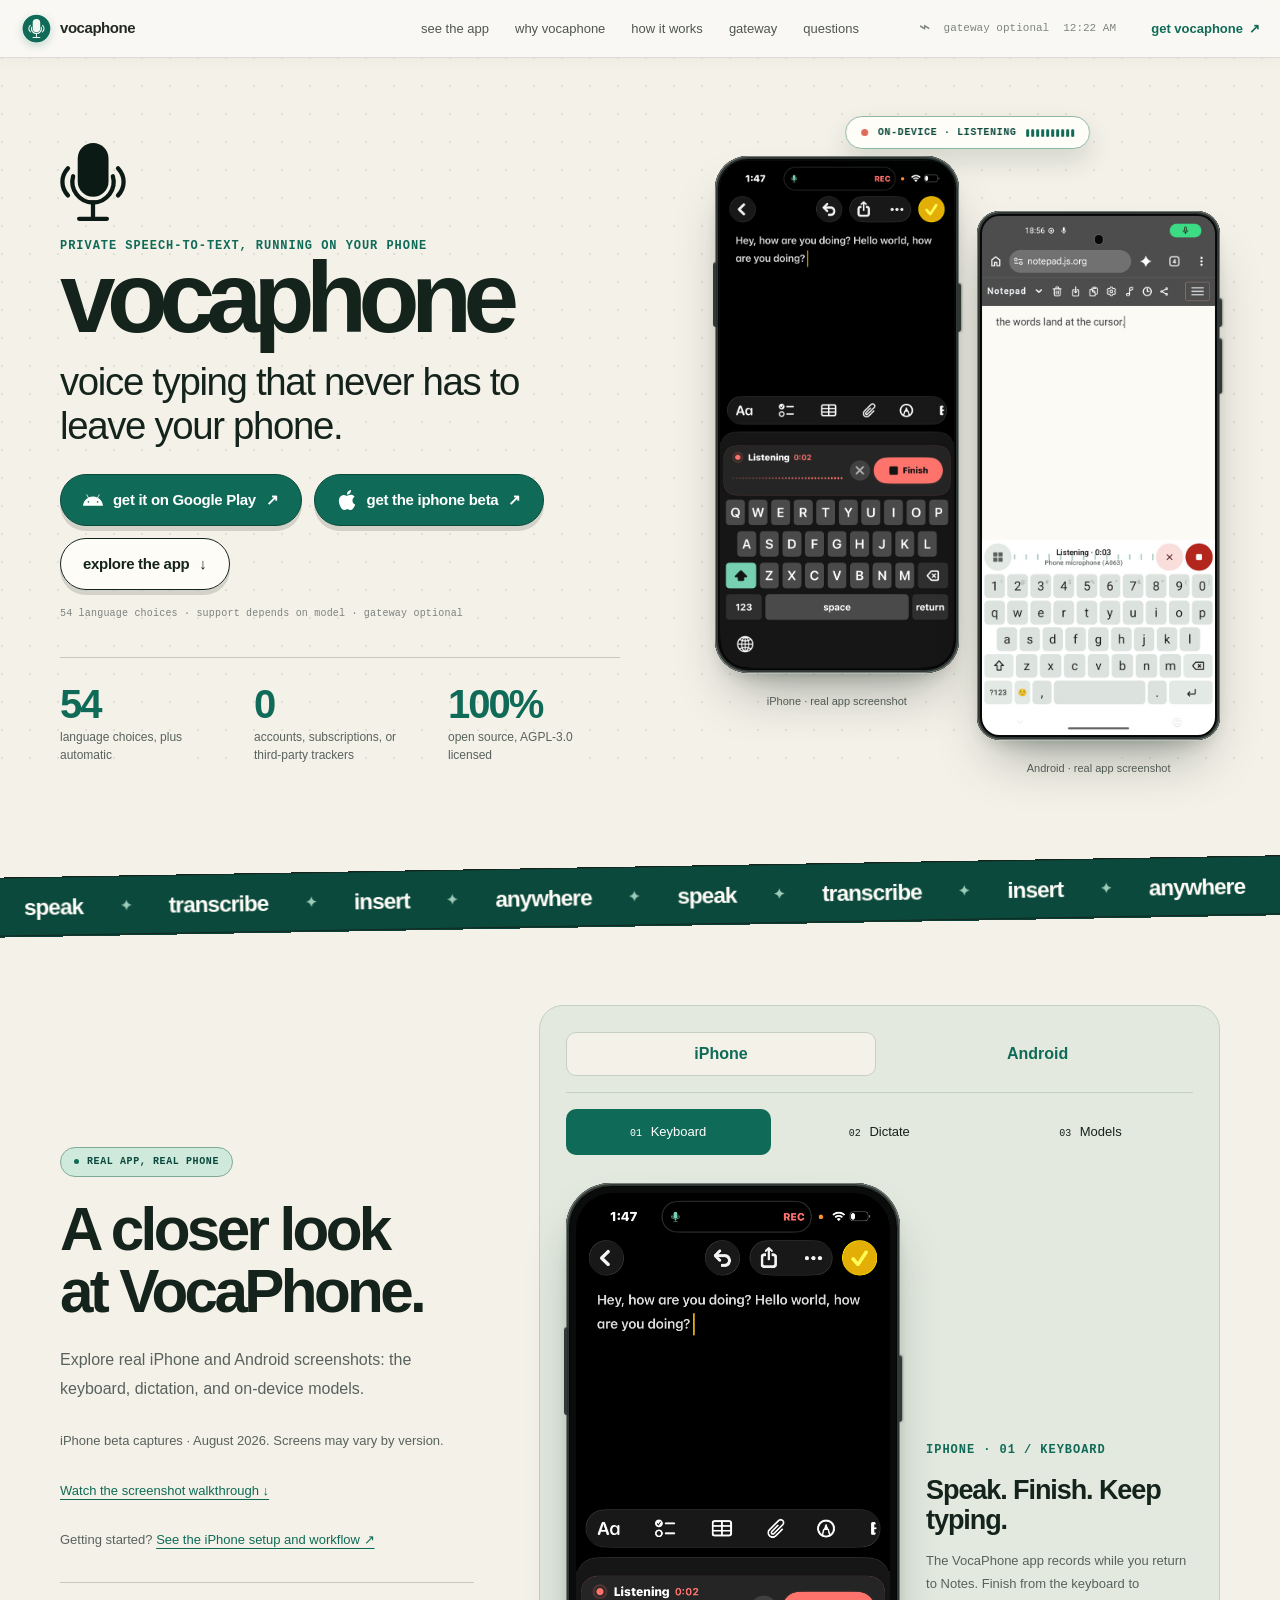
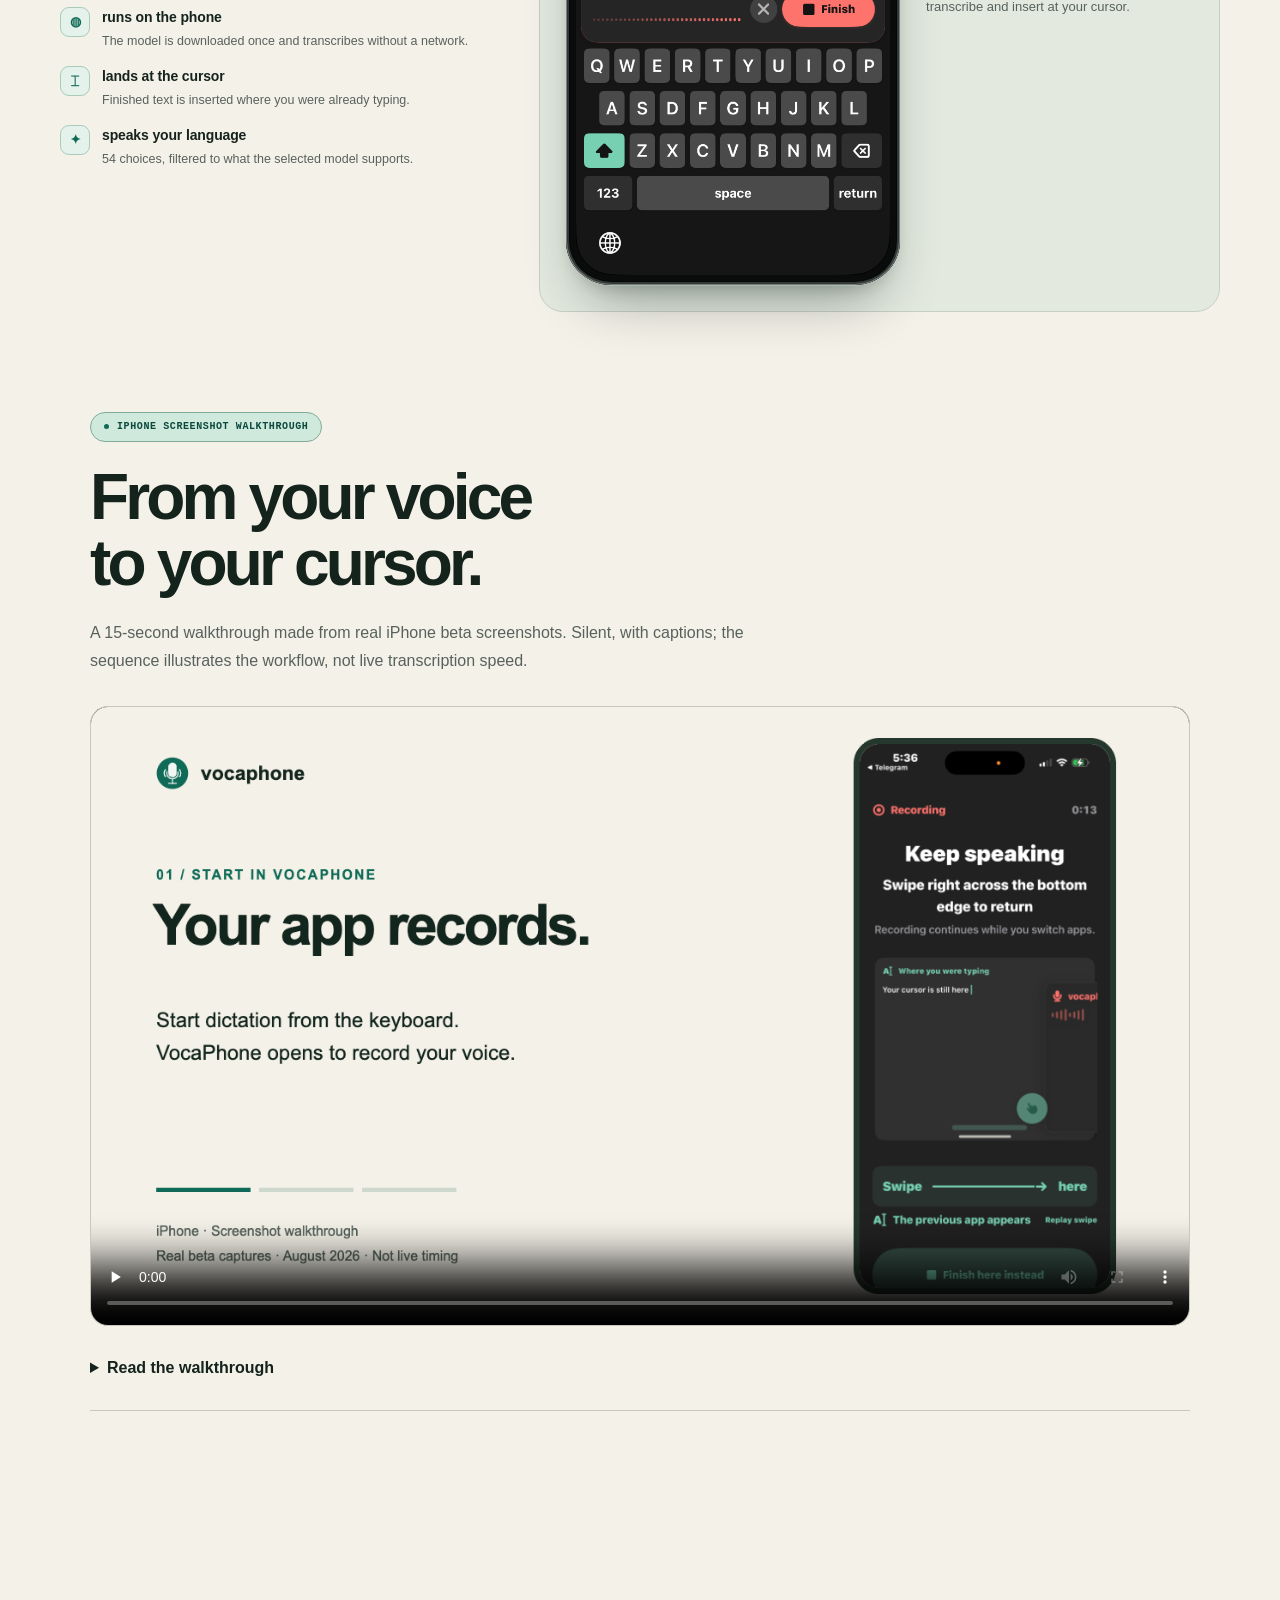
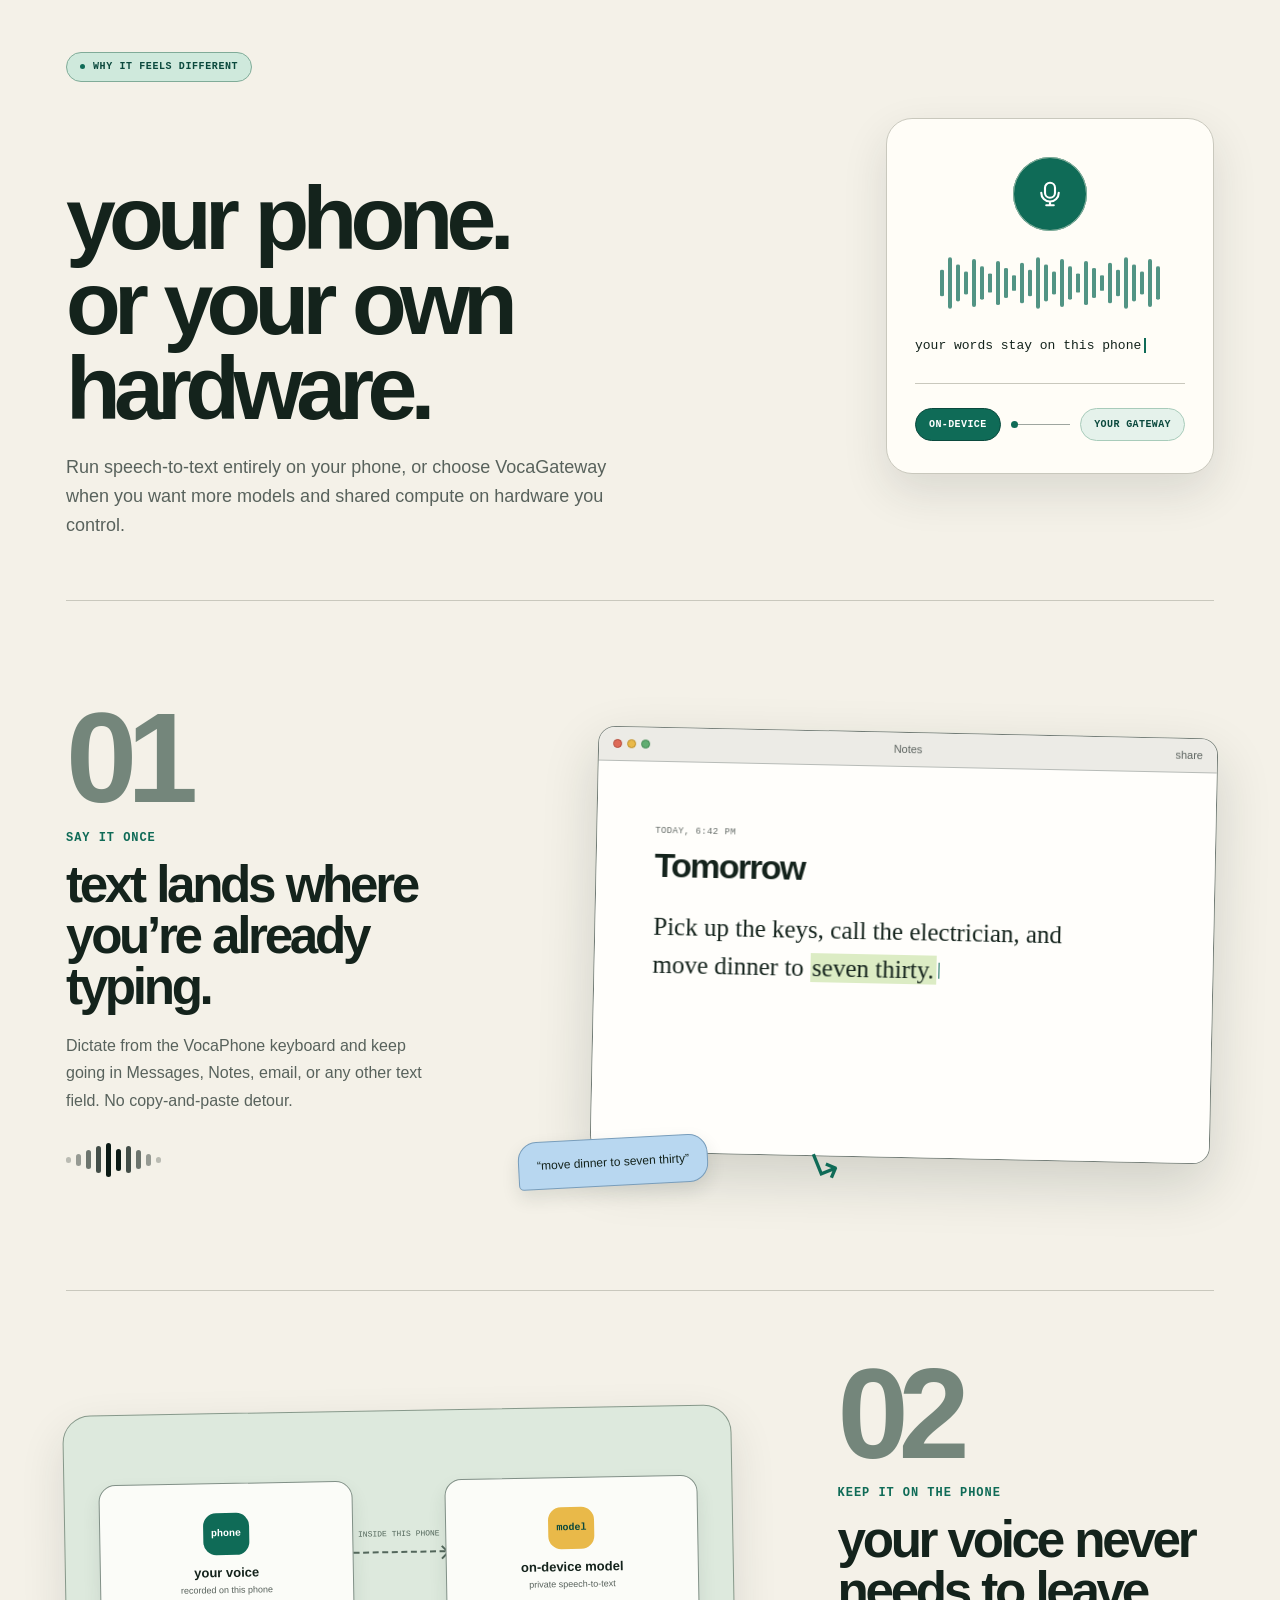
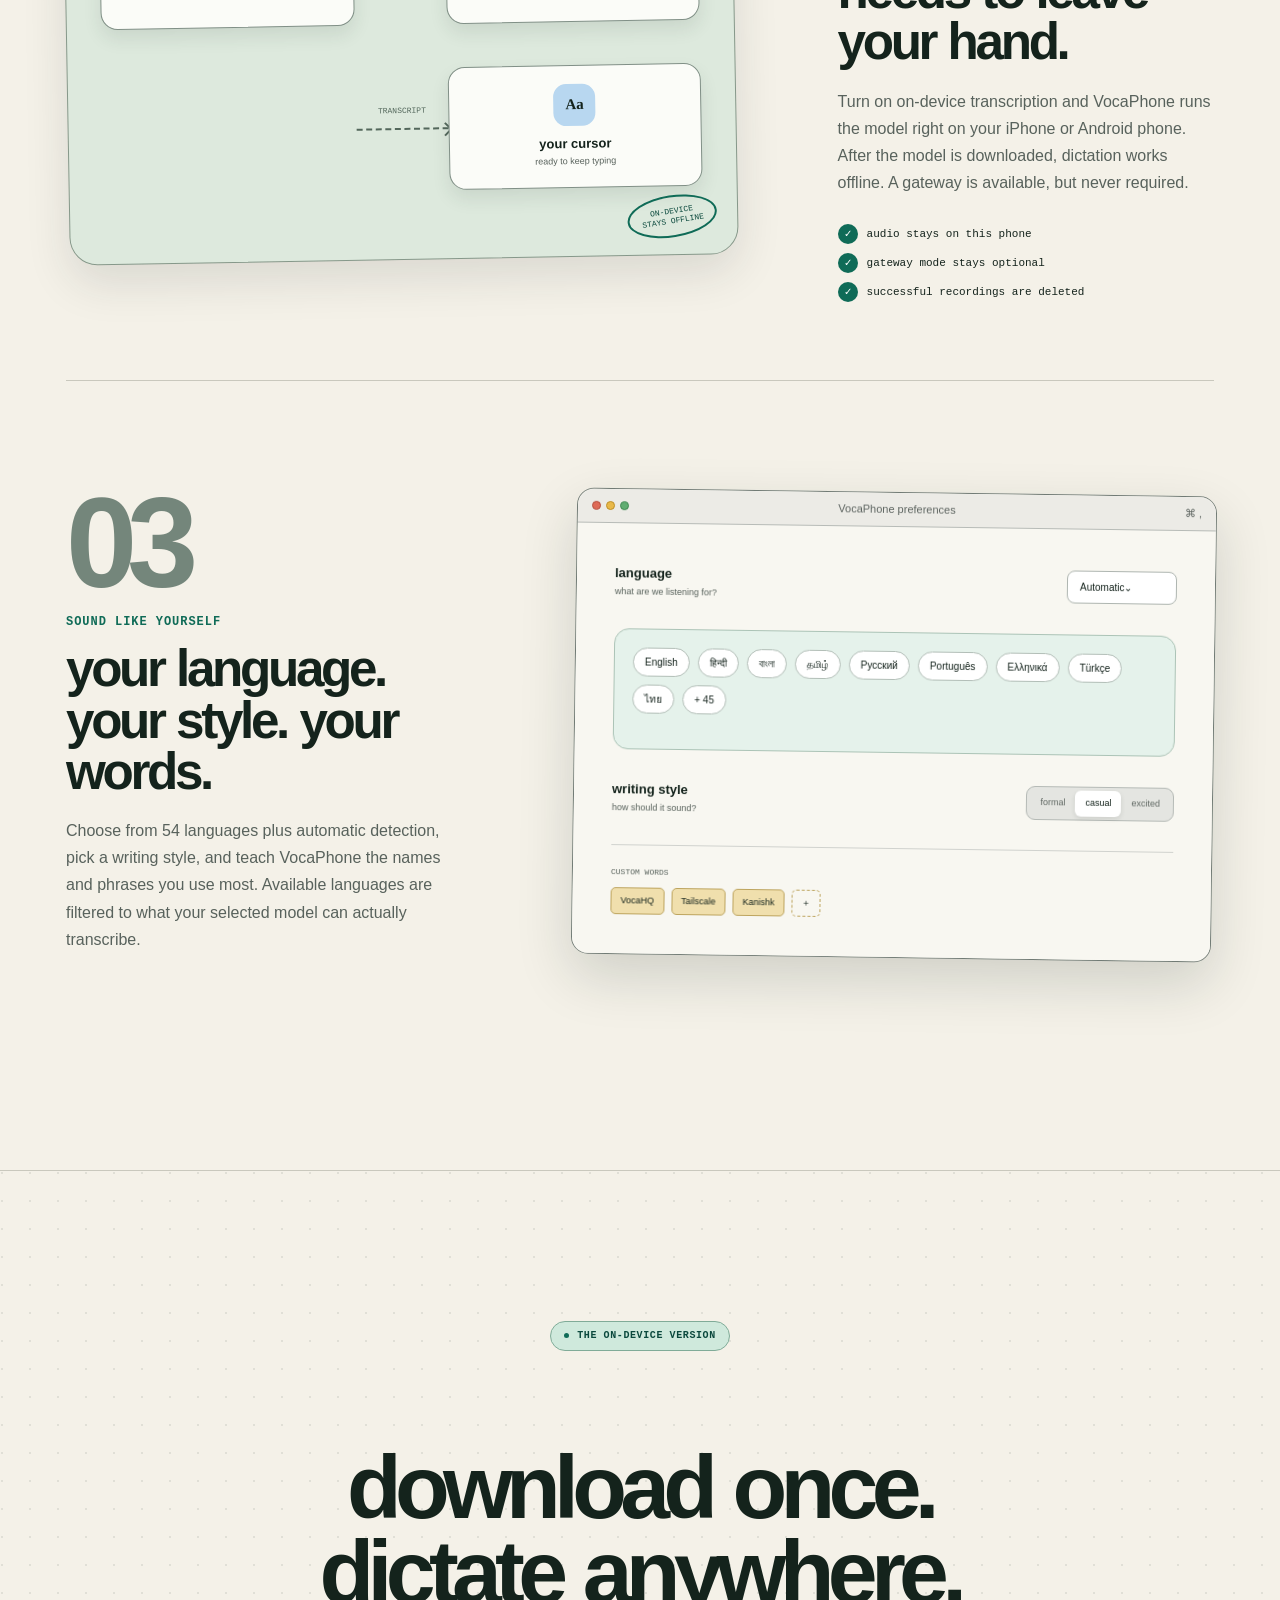
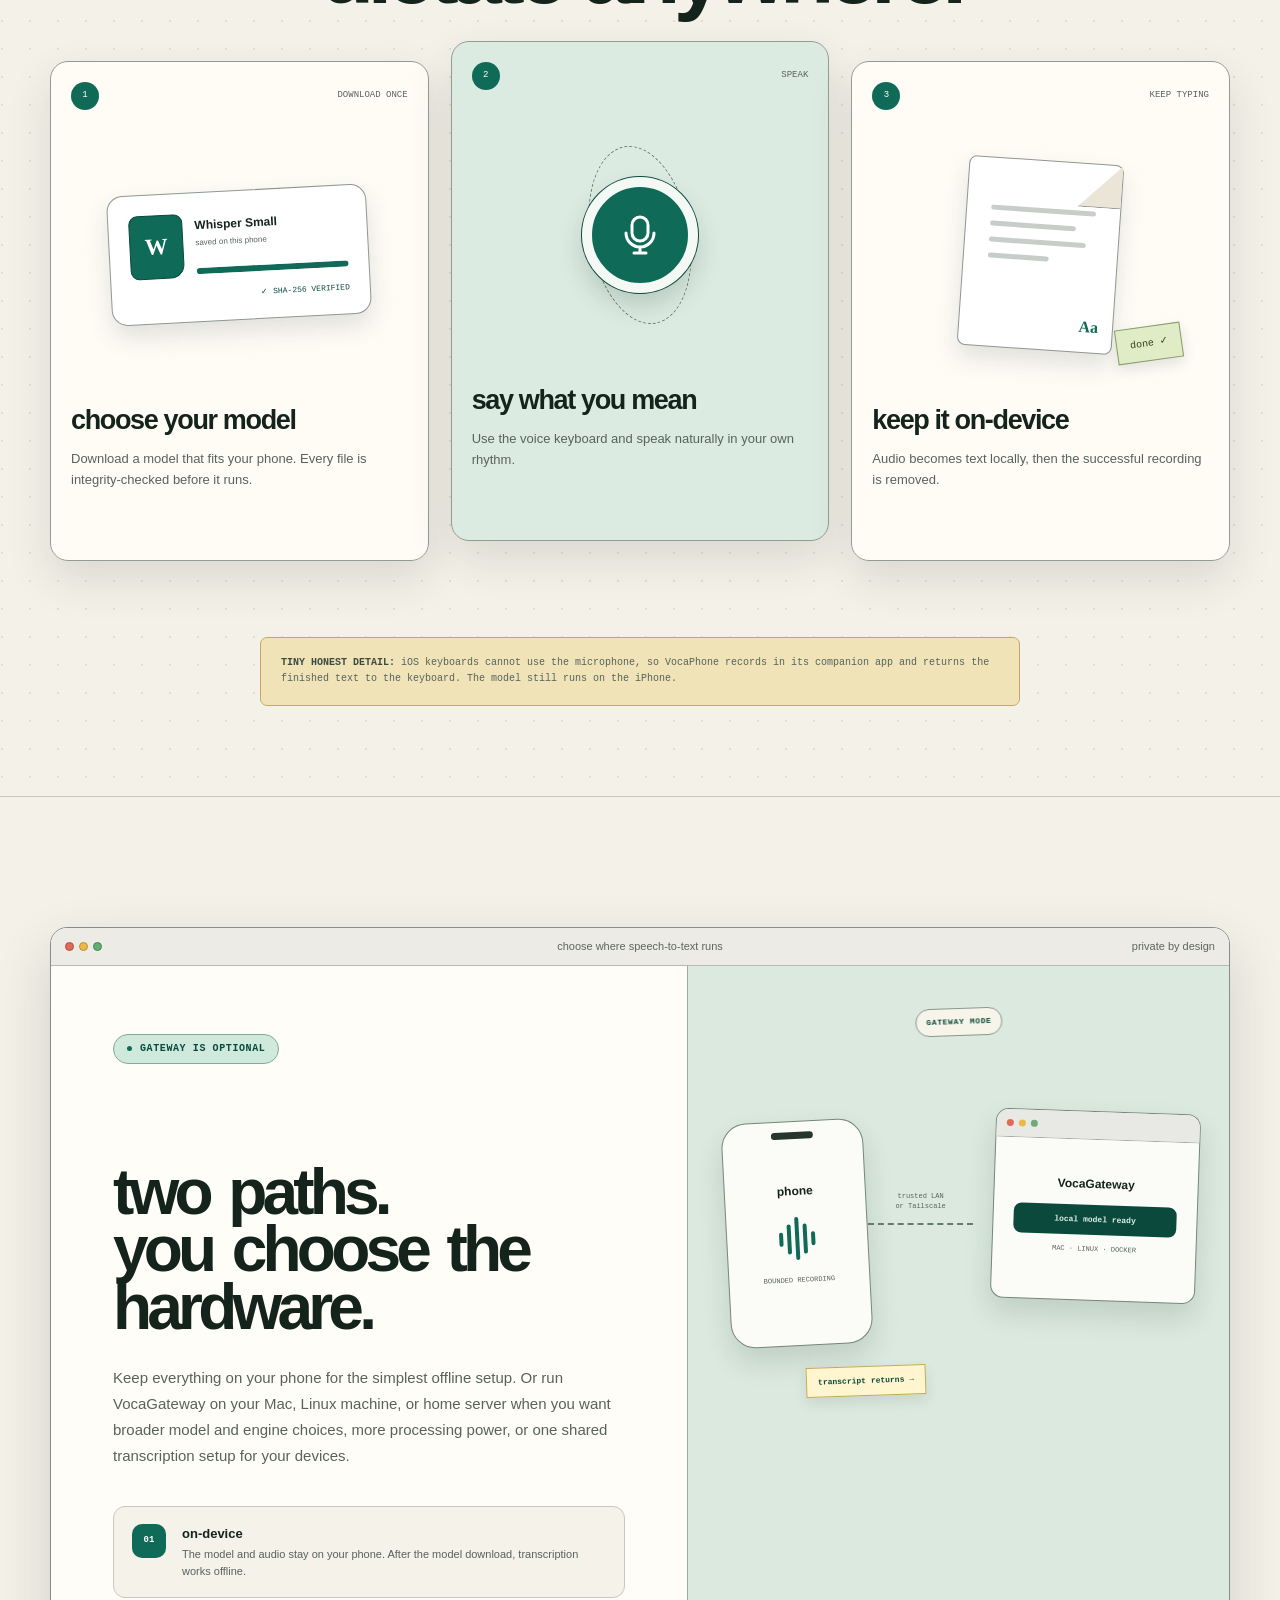
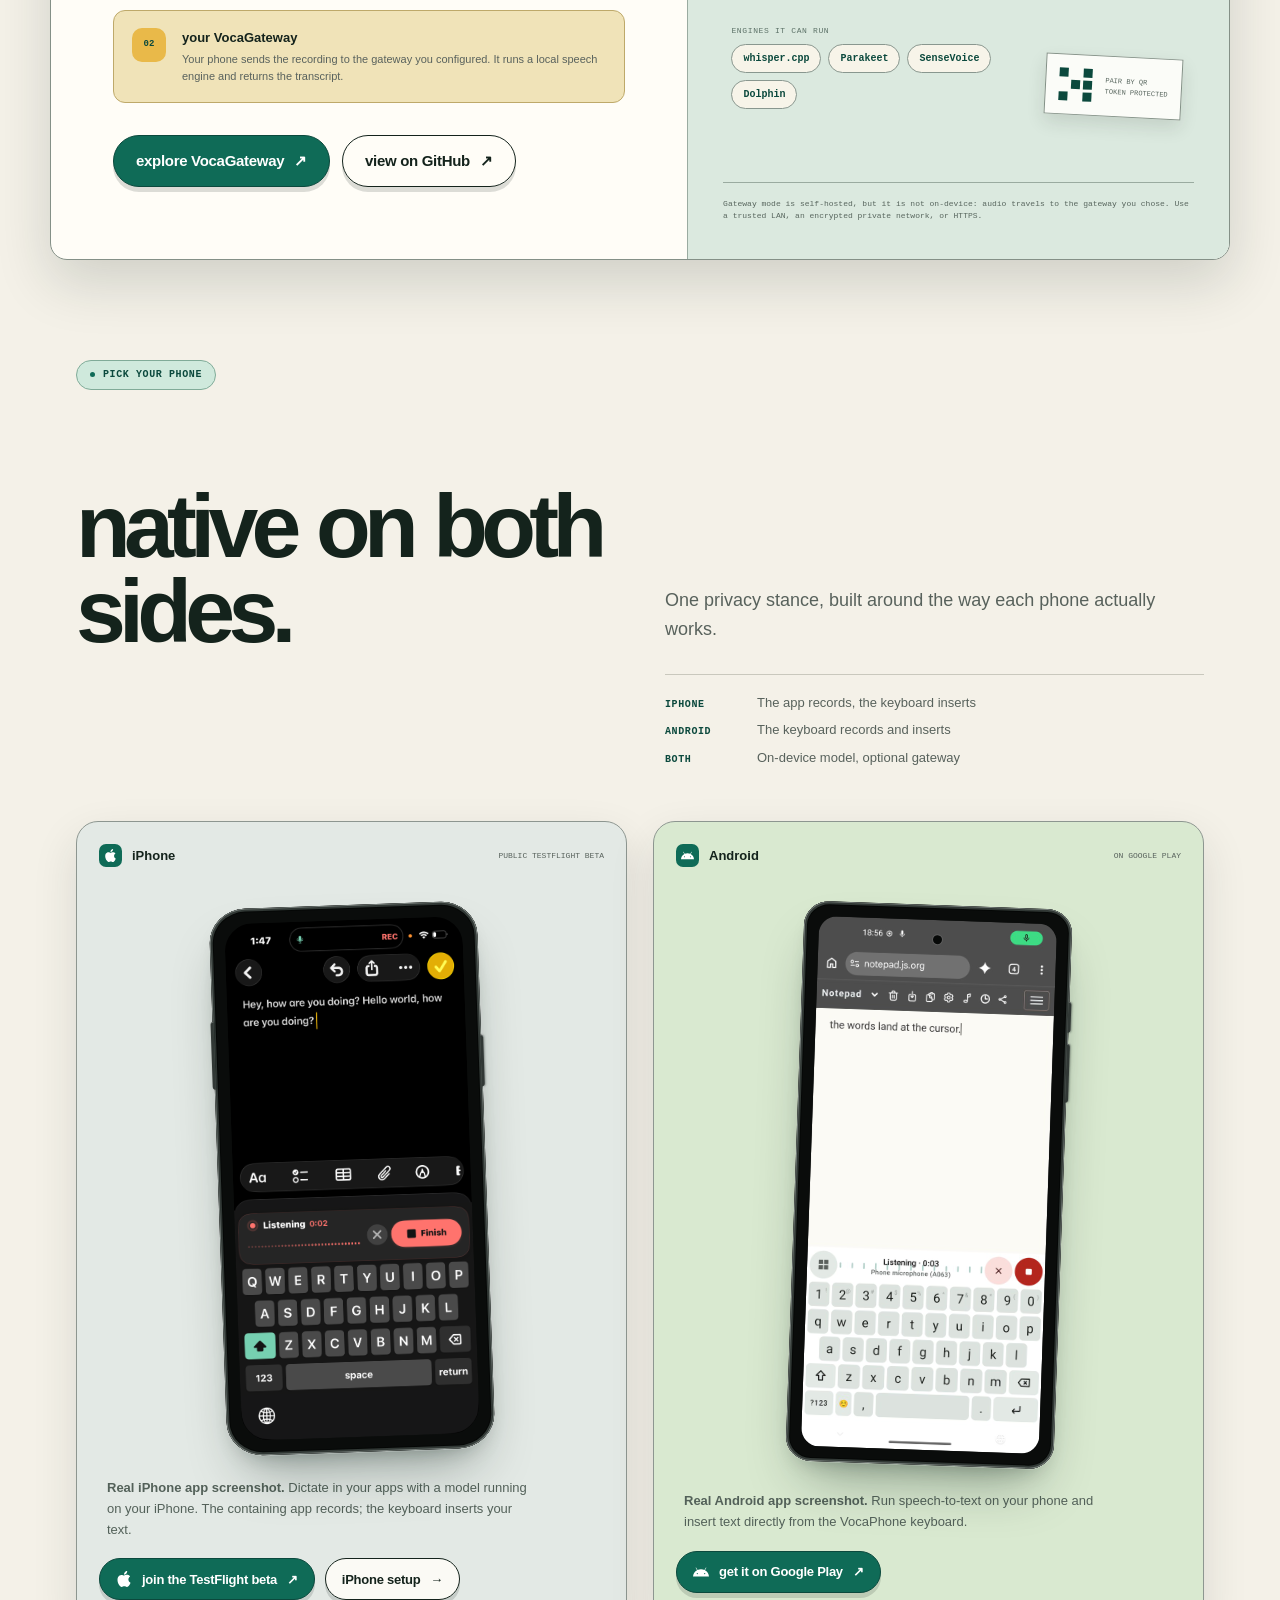
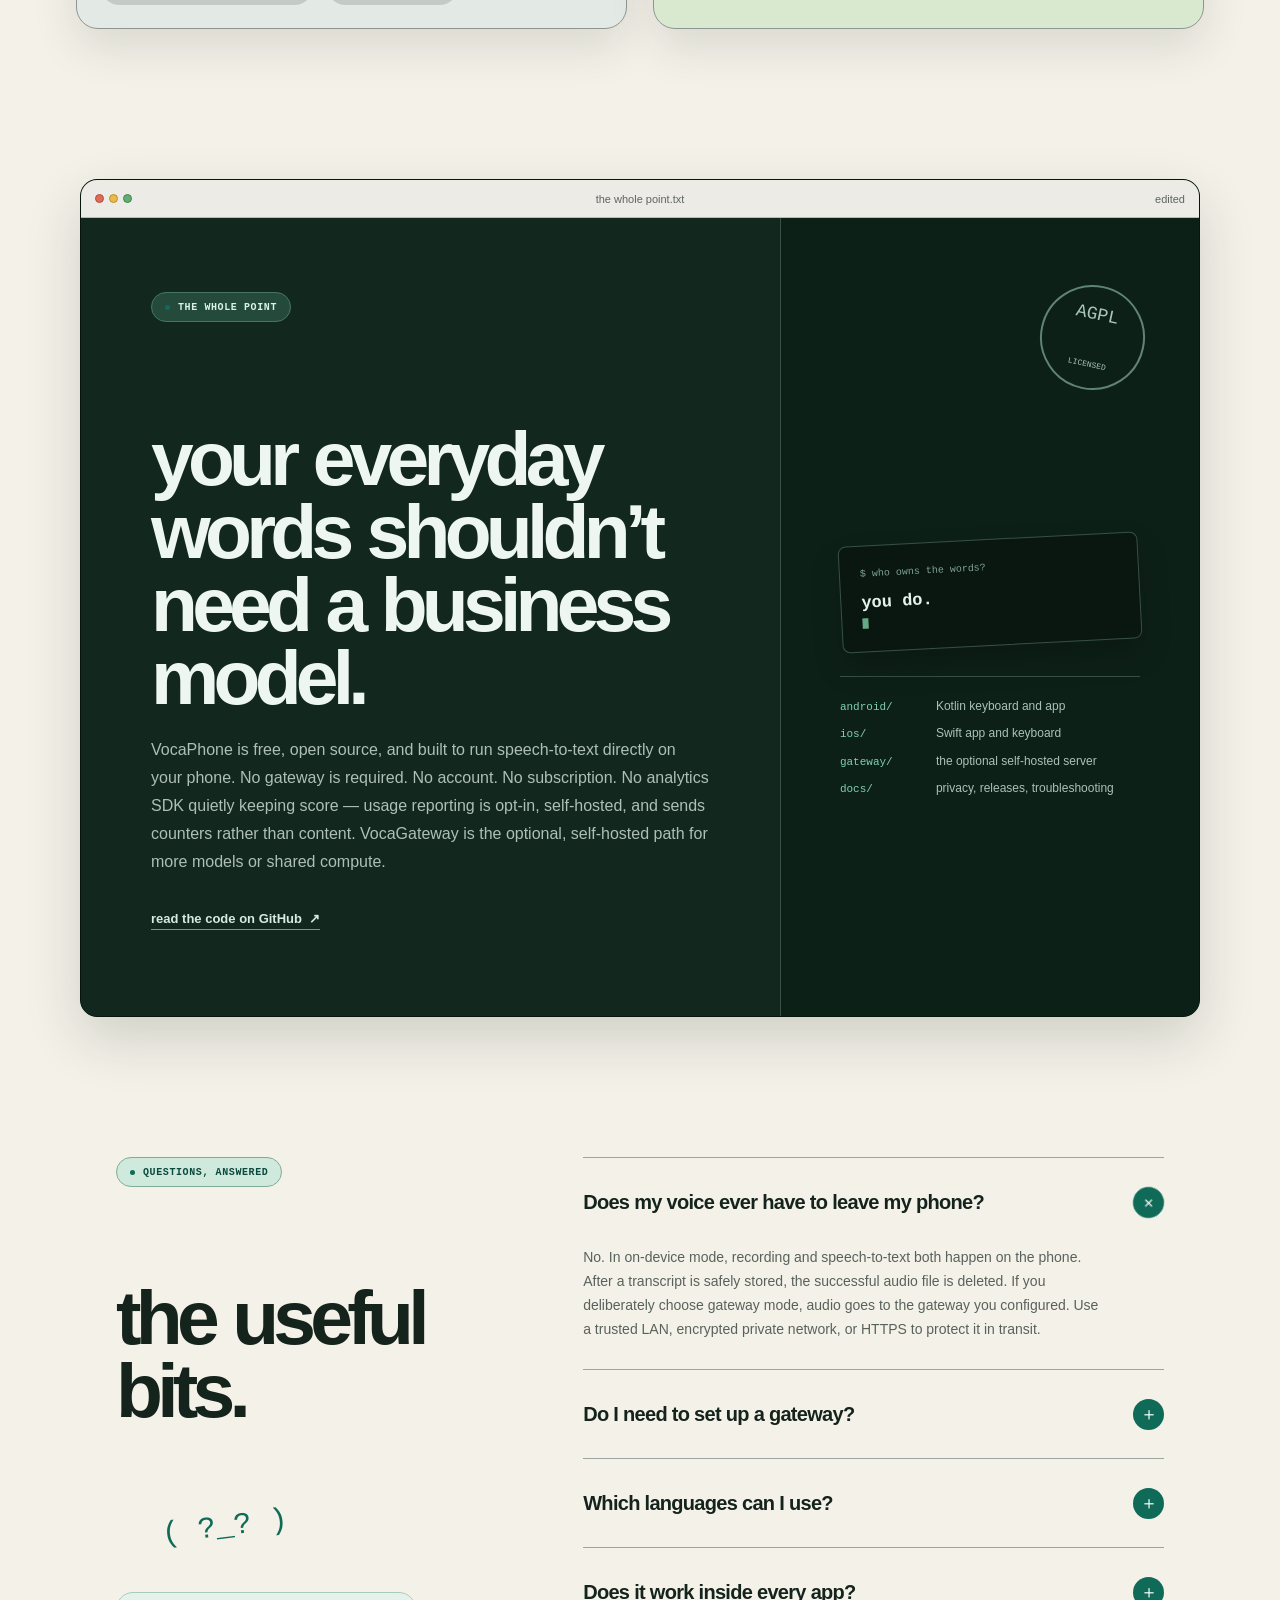
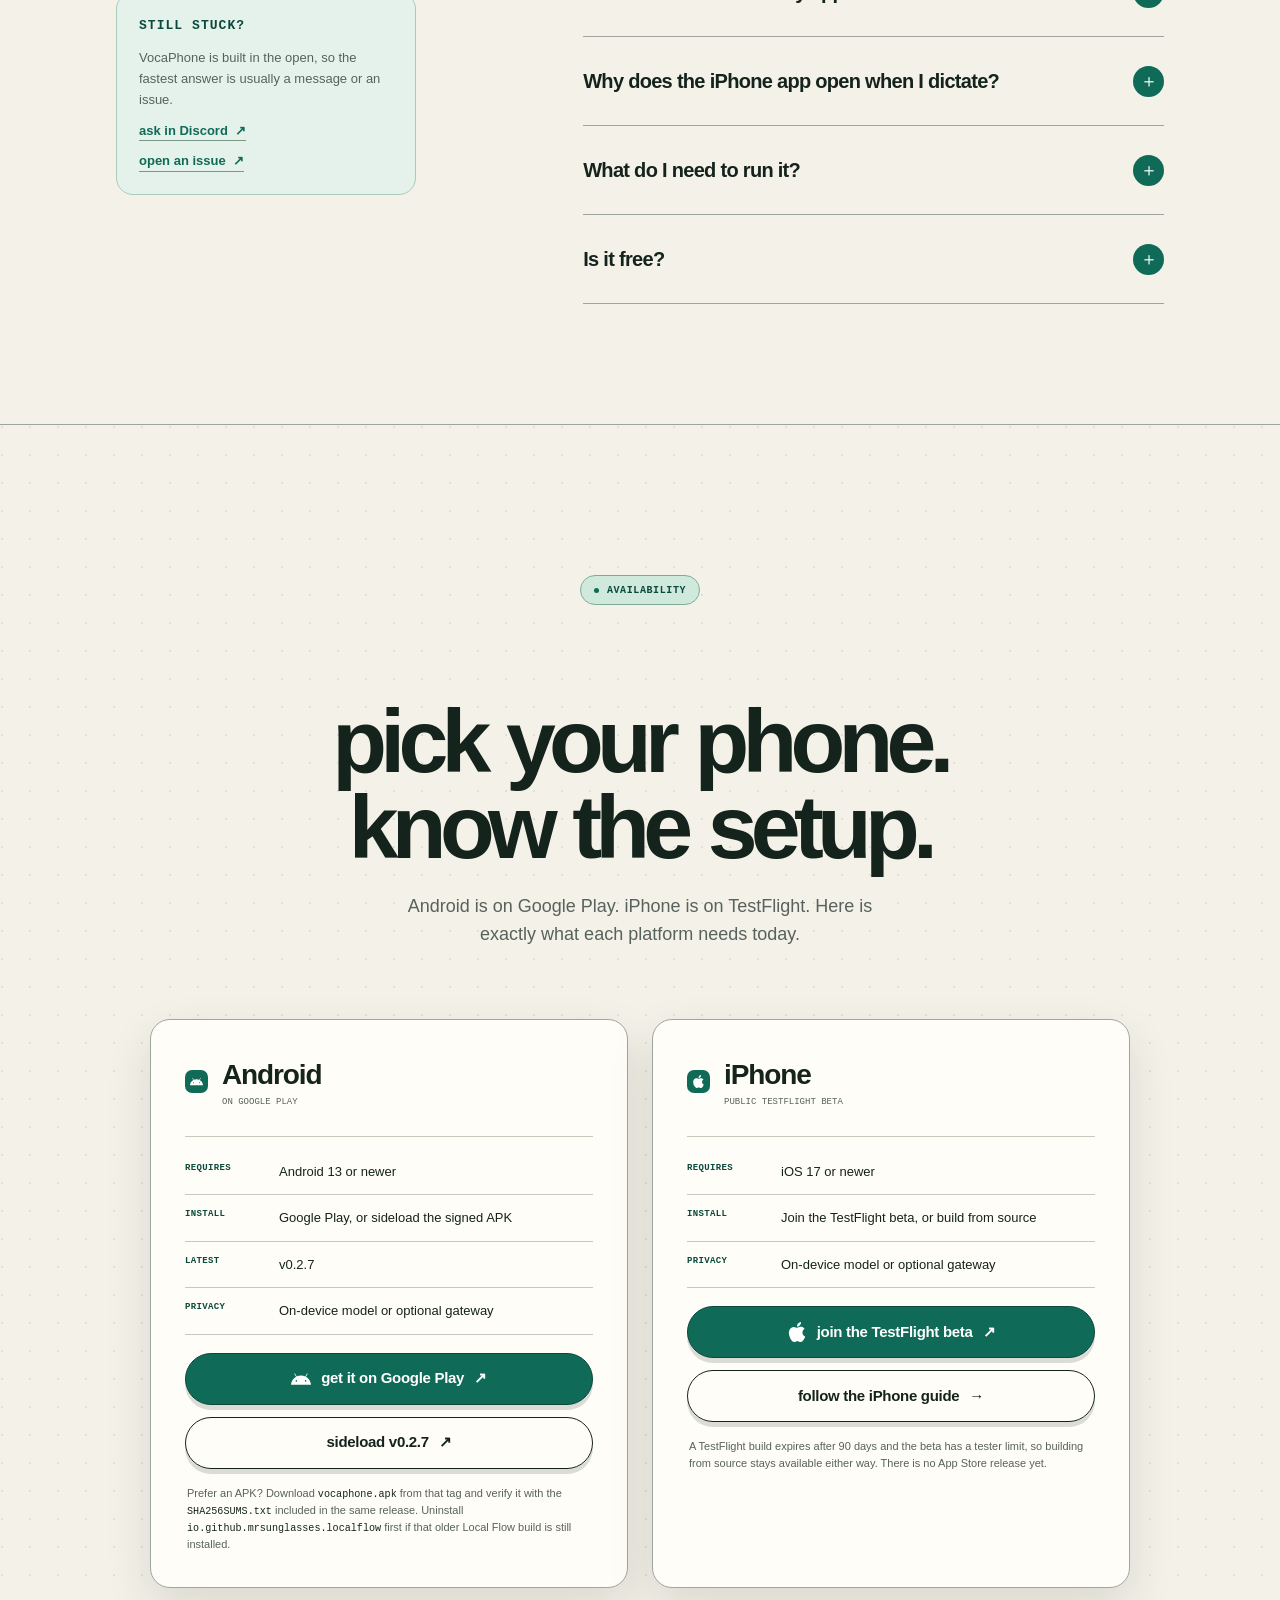
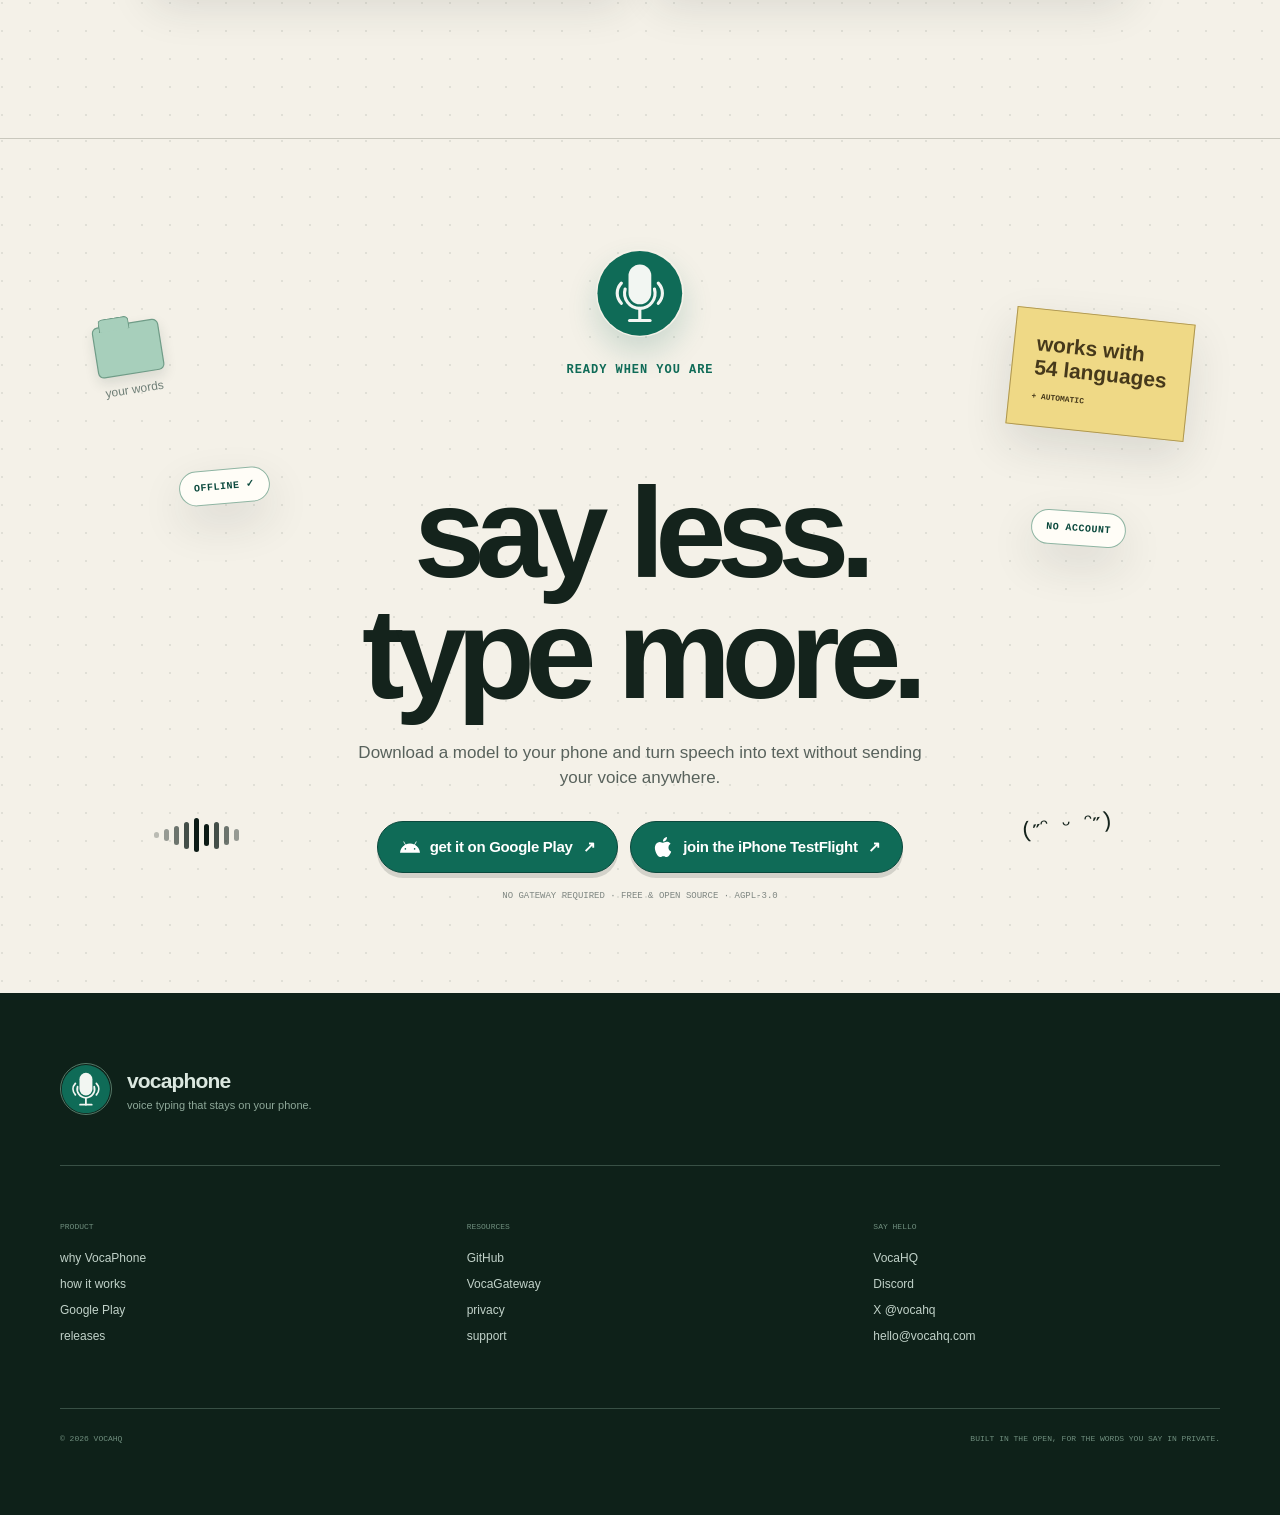
==== commit d9f6a133: "docs: point sideload links at android/v0.2.7 (#466)" ====
--- a/web/index.html
+++ b/web/index.html
@@ -491,67 +491,6 @@
         </p>
       </section>
 
-      <section class="comparison-section" id="native-dictation" aria-labelledby="native-dictation-title">
-        <div class="comparison-heading reveal">
-          <span class="section-tag">if your phone already transcribes</span>
-          <h2 id="native-dictation-title">Why use VocaPhone<br />if my phone already transcribes?</h2>
-          <div>
-            <p>Because built-in dictation is a useful default. VocaPhone is the voice-writing tool you choose when your words, language, privacy boundary, and model should be yours to set.</p>
-            <p>Use the built-in key for a quick reply. Use VocaPhone when you dictate often, care about names and custom words, or want to decide exactly where the speech-to-text model runs.</p>
-          </div>
-        </div>
-
-        <div class="comparison-window window reveal">
-          <div class="window-bar">
-            <div class="traffic-lights" aria-hidden="true"><i></i><i></i><i></i></div>
-            <span>native dictation / VocaPhone</span>
-            <span aria-hidden="true">choose for the job</span>
-          </div>
-          <div class="comparison-scroll" tabindex="0" aria-label="Comparison of built-in phone dictation and VocaPhone">
-            <table class="dictation-table">
-              <thead>
-                <tr>
-                  <th scope="col">What matters</th>
-                  <th scope="col">Built-in keyboard dictation</th>
-                  <th scope="col">VocaPhone</th>
-                </tr>
-              </thead>
-              <tbody>
-                <tr>
-                  <th scope="row">Why switch?</th>
-                  <td data-comparison="Built-in dictation">You want the fastest, already-there way to dictate a short message.</td>
-                  <td data-comparison="VocaPhone">You dictate often and want a speech-to-text setup shaped around your language, vocabulary, and workflow.</td>
-                </tr>
-                <tr>
-                  <th scope="row">Choose the model</th>
-                  <td data-comparison="Built-in dictation">The phone maker or keyboard provider selects and updates the model.</td>
-                  <td data-comparison="VocaPhone">Download a transcription model that fits your phone. Language availability is shown for the model you select.</td>
-                </tr>
-                <tr>
-                  <th scope="row">Keep the boundary clear</th>
-                  <td data-comparison="Built-in dictation">Can be on-device in supported languages and devices; availability and behavior vary by platform, language, and settings.</td>
-                  <td data-comparison="VocaPhone">On-device after the model download. If you need more compute, you can deliberately send audio to your own self-hosted VocaGateway.</td>
-                </tr>
-                <tr>
-                  <th scope="row">Make it sound like you</th>
-                  <td data-comparison="Built-in dictation">Built around the platform’s own voice commands, punctuation, and editing workflow.</td>
-                  <td data-comparison="VocaPhone">Teach it custom words, choose a writing style, and use the same setup in the text fields where you already write.</td>
-                </tr>
-                <tr>
-                  <th scope="row">See what you rely on</th>
-                  <td data-comparison="Built-in dictation">Use it when convenience and the native workflow are the priority.</td>
-                  <td data-comparison="VocaPhone">Use free and open-source software when model choice, a clear processing boundary, and inspectable code matter to you.</td>
-                </tr>
-              </tbody>
-            </table>
-          </div>
-          <div class="comparison-notes">
-            <p><strong>Why model choice matters.</strong> A transcription model is what turns your speech into text. With VocaPhone, you choose one that suits your phone and language, then run it on-device after download instead of treating speech recognition as a fixed keyboard feature.</p>
-            <p><strong>Choose control, not hype.</strong> No model wins on every voice or in every room. VocaPhone gives you a model you can select, free and open-source software you can inspect, and a processing path it makes explicit. Apple Dictation and Gboard remain good built-in options. <a href="https://support.apple.com/guide/iphone/dictate-text-iph2c0651d2/ios">Apple’s Dictation guide</a> · <a href="https://support.google.com/gboard/answer/11197787?hl=en">Gboard’s voice typing guide</a>.</p>
-          </div>
-        </div>
-      </section>
-
 
       <section class="gateway-section" id="gateway" aria-labelledby="gateway-title">
         <div class="gateway-window window reveal">
@@ -834,15 +773,15 @@
             <ul class="install-facts">
               <li><b>Requires</b><span>Android 13 or newer</span></li>
               <li><b>Install</b><span>Google Play, or sideload the signed APK</span></li>
-              <li><b>Latest</b><span>v0.2.6</span></li>
+              <li><b>Latest</b><span>v0.2.7</span></li>
               <li><b>Privacy</b><span>On-device model or optional gateway</span></li>
             </ul>
             <a class="button button-primary" href="https://play.google.com/store/apps/details?id=com.vocahq.vocaphone">
               <svg class="mark-solid" aria-hidden="true"><use href="#mark-android" /></svg>
               get it on Google Play <span aria-hidden="true">↗</span>
             </a>
-            <a class="button button-secondary" href="https://github.com/VocaHQ/vocaphone/releases/tag/android/v0.2.6">
-              sideload v0.2.6 <span aria-hidden="true">↗</span>
+            <a class="button button-secondary" href="https://github.com/VocaHQ/vocaphone/releases/tag/android/v0.2.7">
+              sideload v0.2.7 <span aria-hidden="true">↗</span>
             </a>
             <p class="install-note">
               Prefer an APK? Download <code>vocaphone.apk</code> from that tag and verify it with
@@ -916,7 +855,7 @@
           <a href="#why">why VocaPhone</a>
           <a href="#how">how it works</a>
           <a href="https://play.google.com/store/apps/details?id=com.vocahq.vocaphone">Google Play</a>
-          <a href="https://github.com/VocaHQ/vocaphone/releases/tag/android/v0.2.6">releases</a>
+          <a href="https://github.com/VocaHQ/vocaphone/releases/tag/android/v0.2.7">releases</a>
         </div>
         <div>
           <p>resources</p>
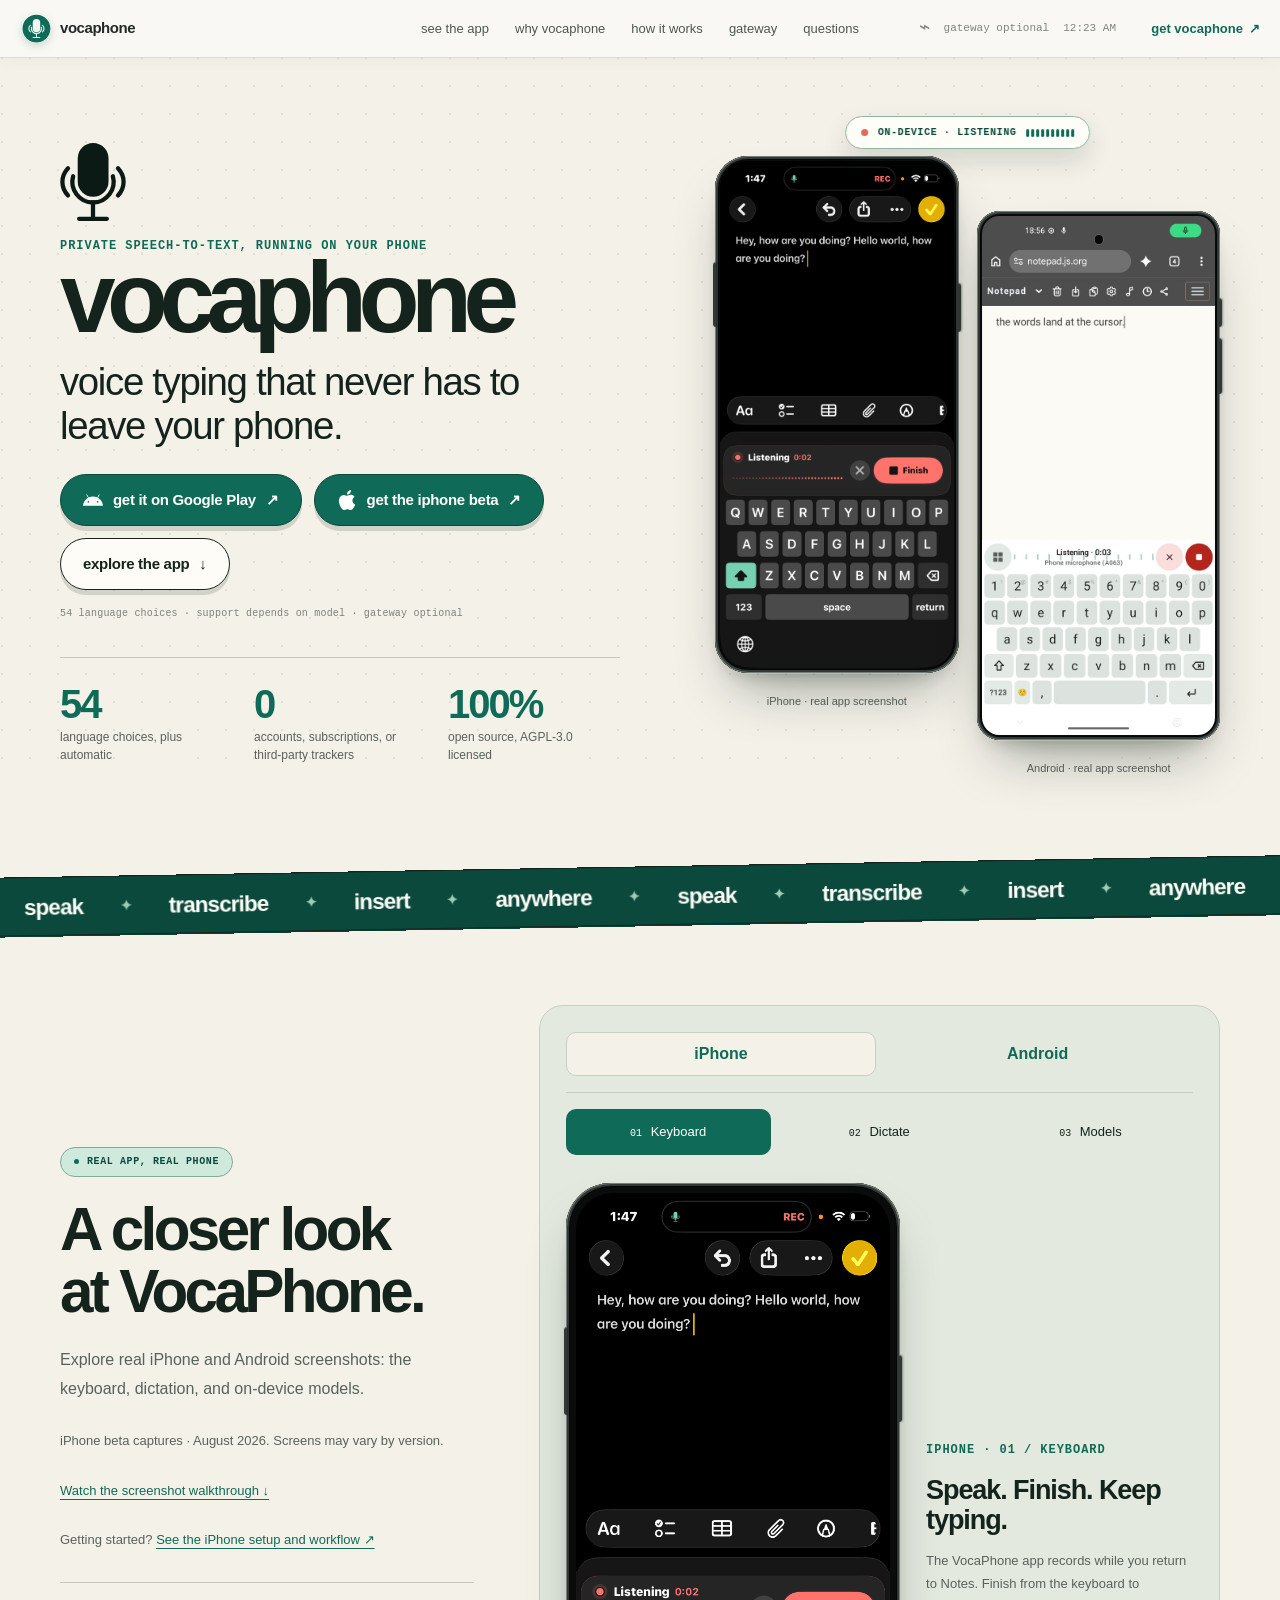
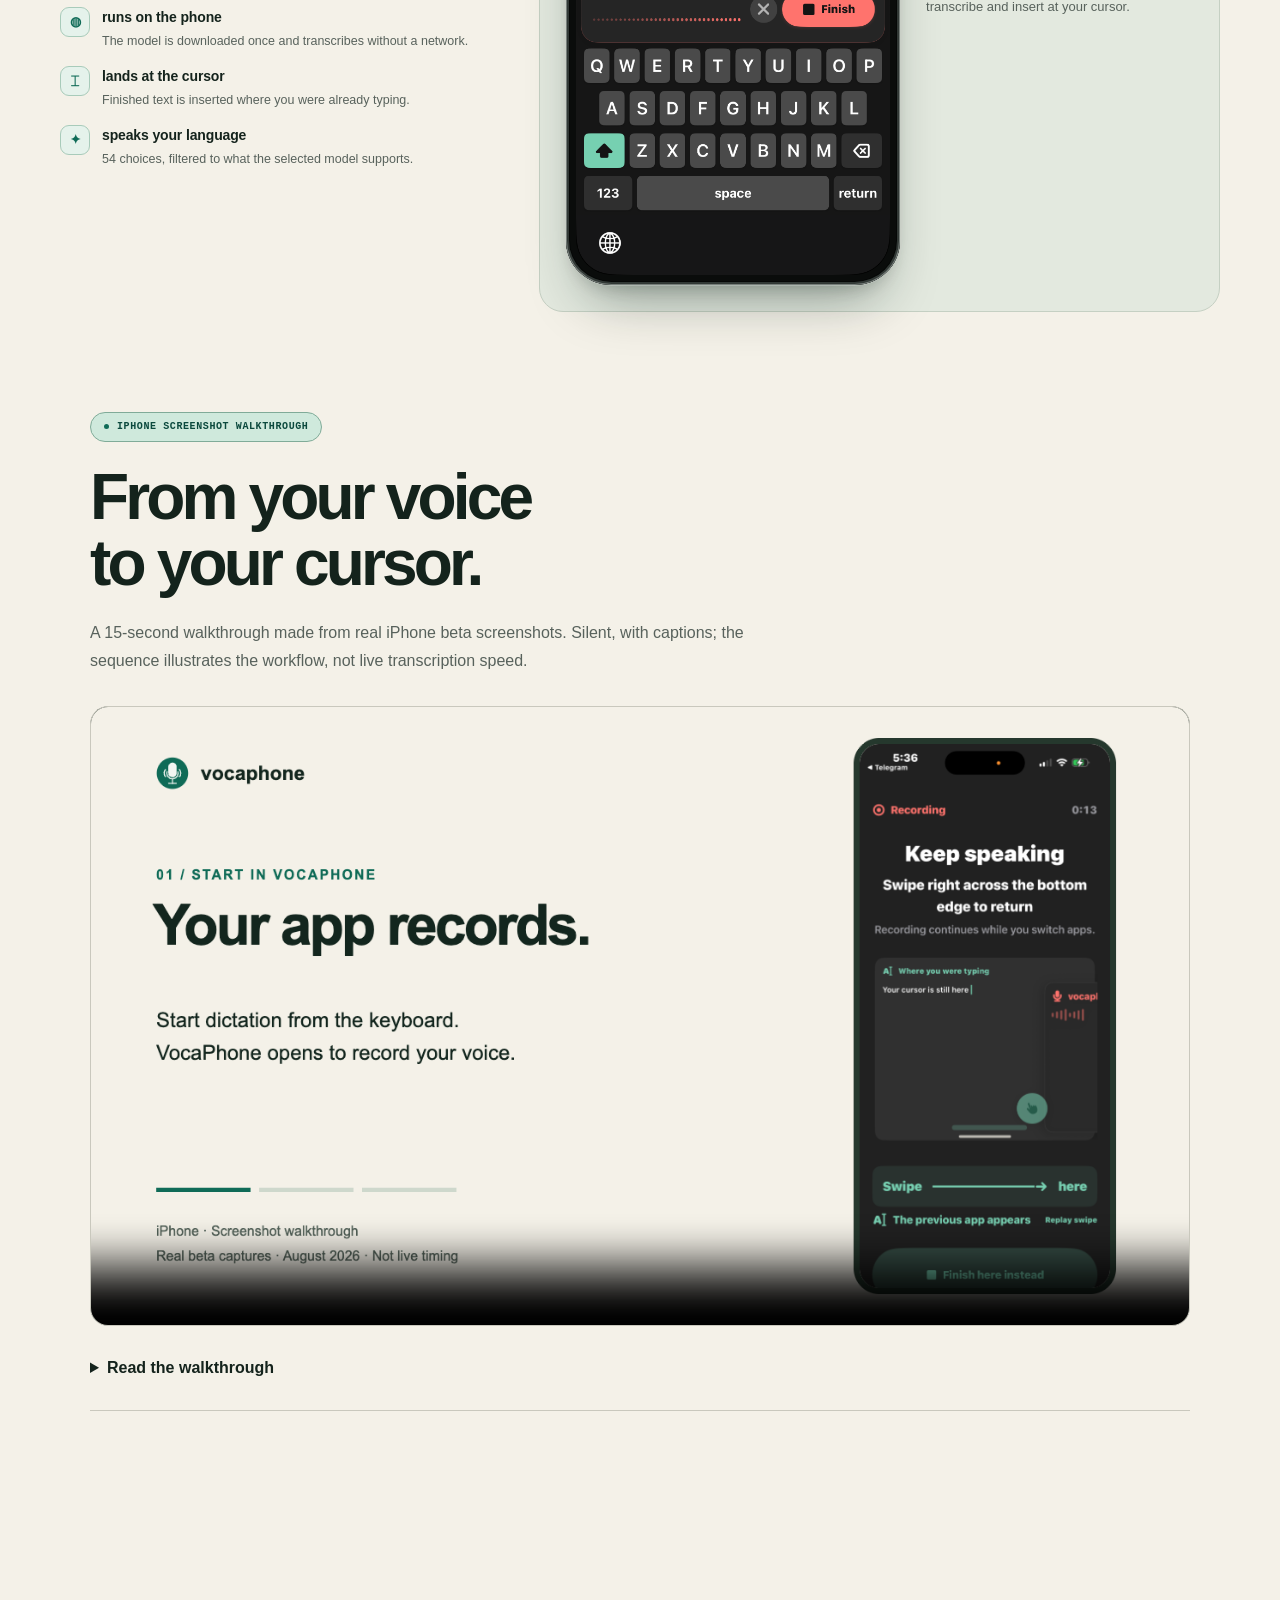
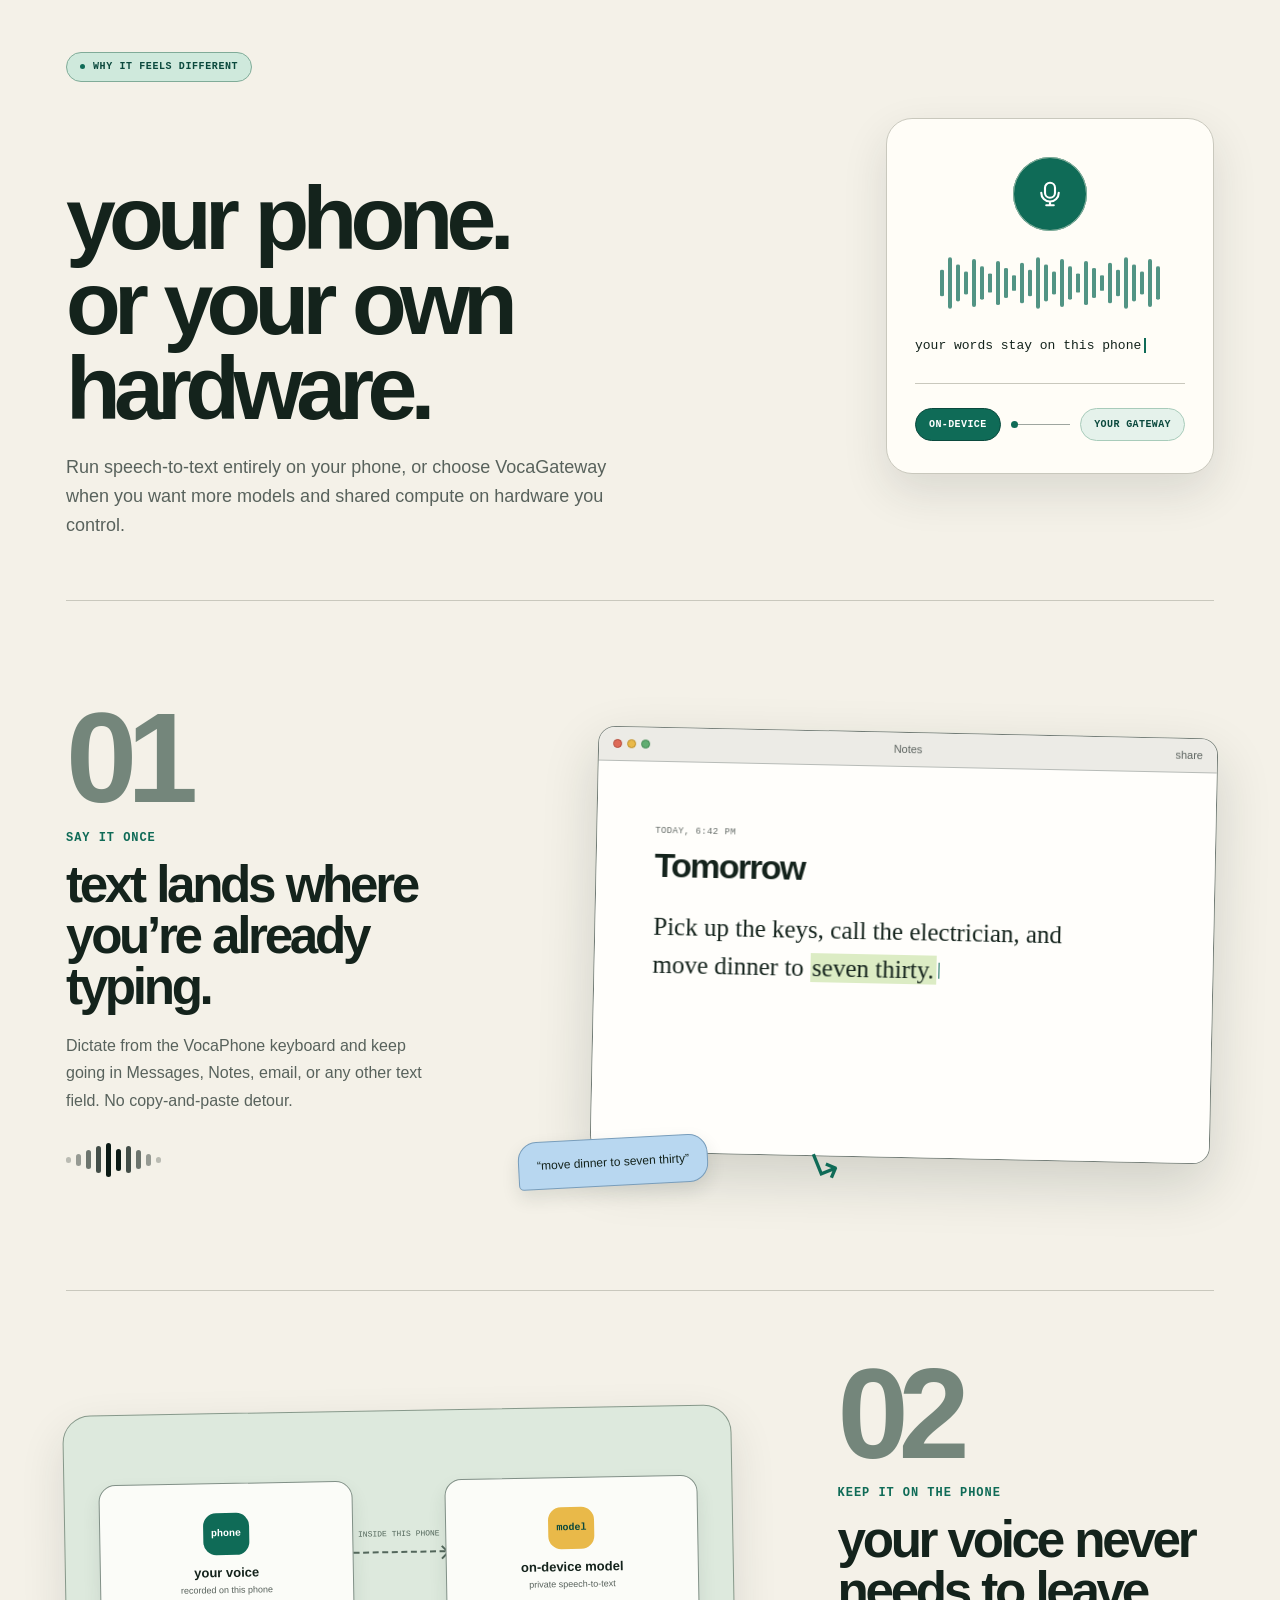
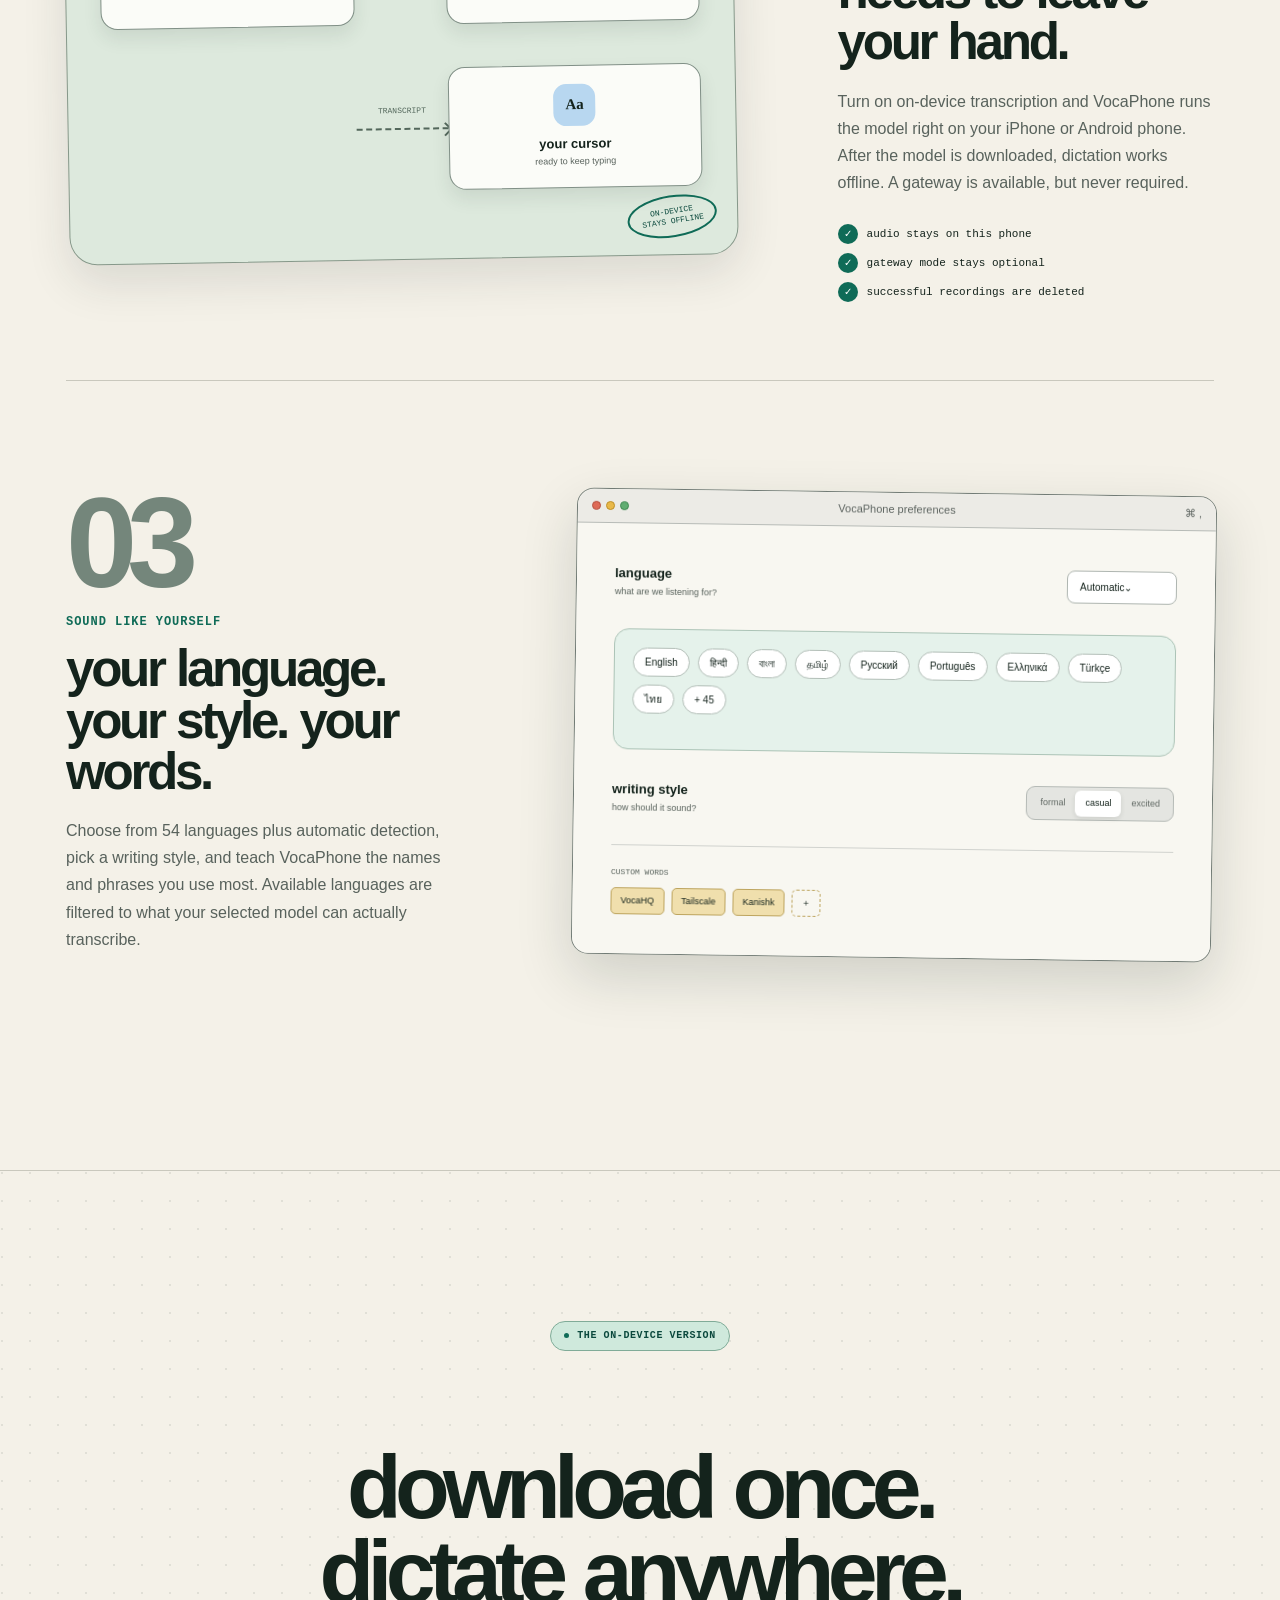
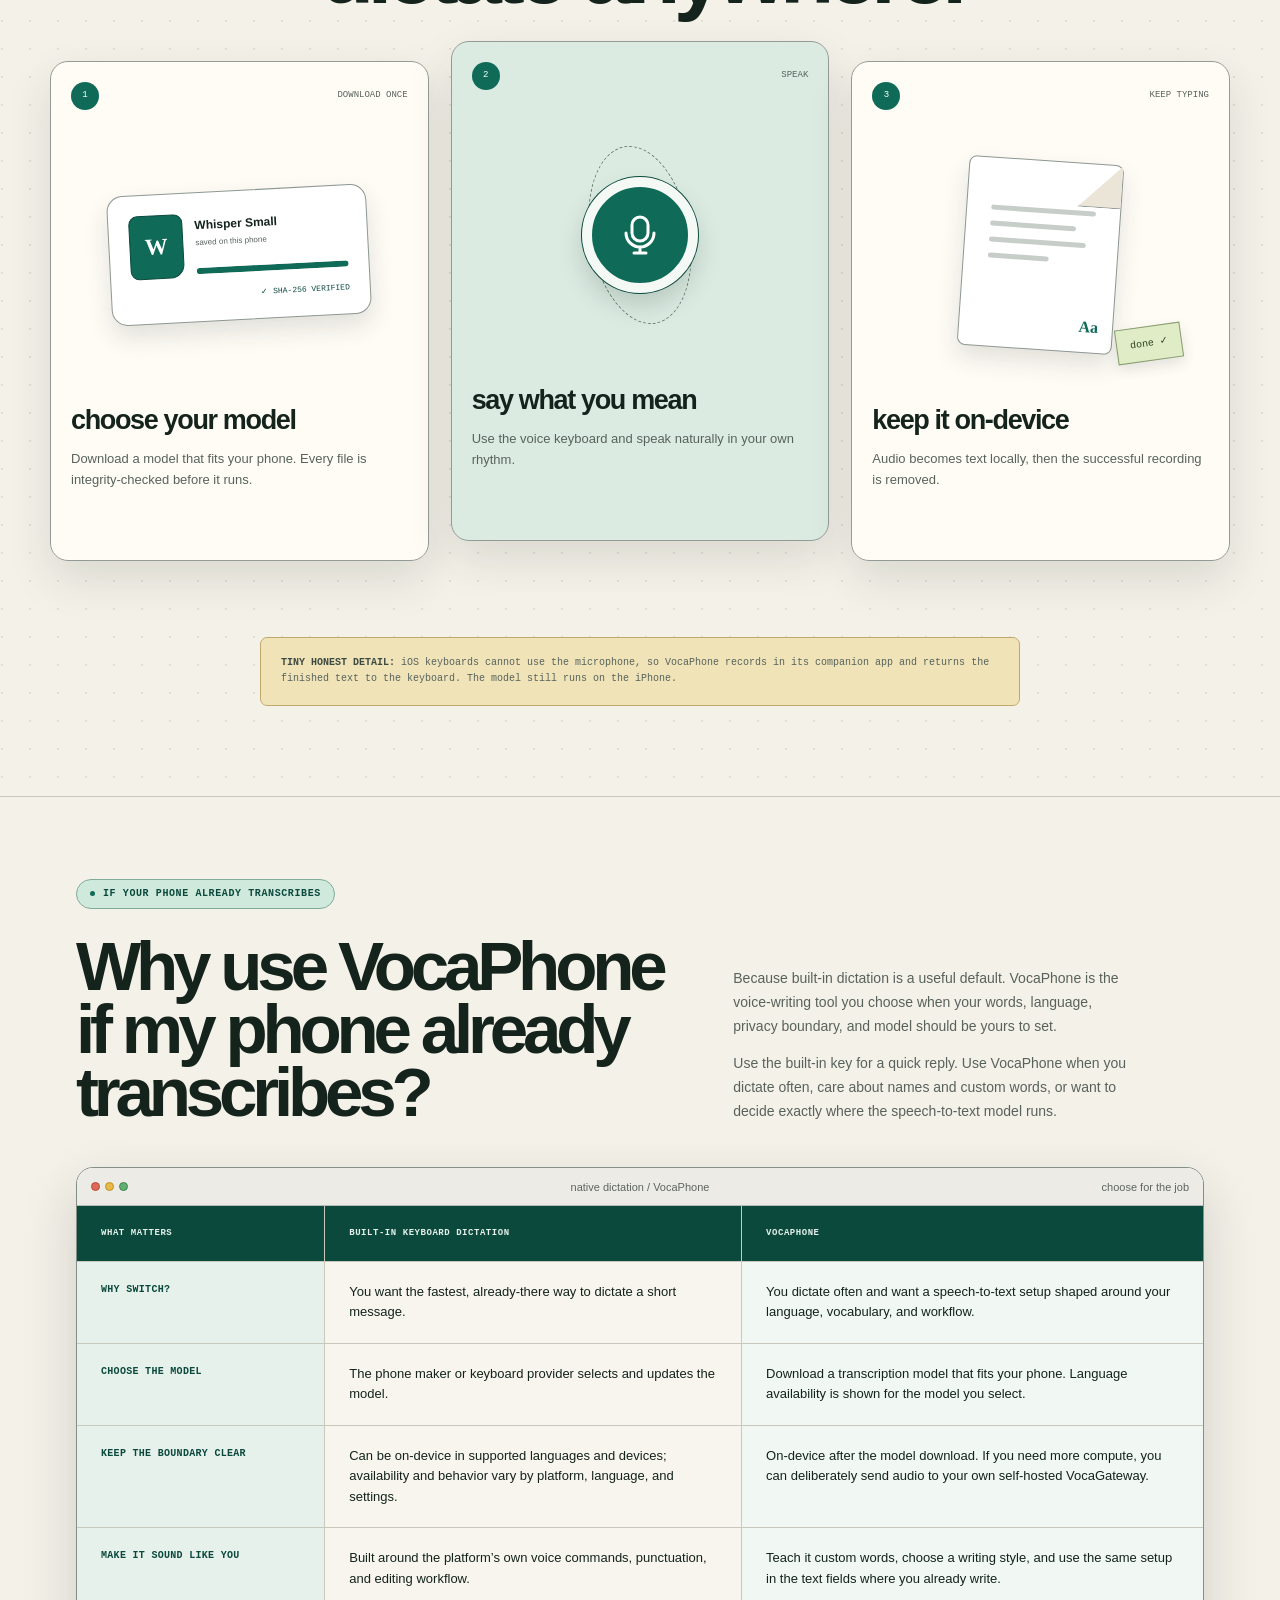
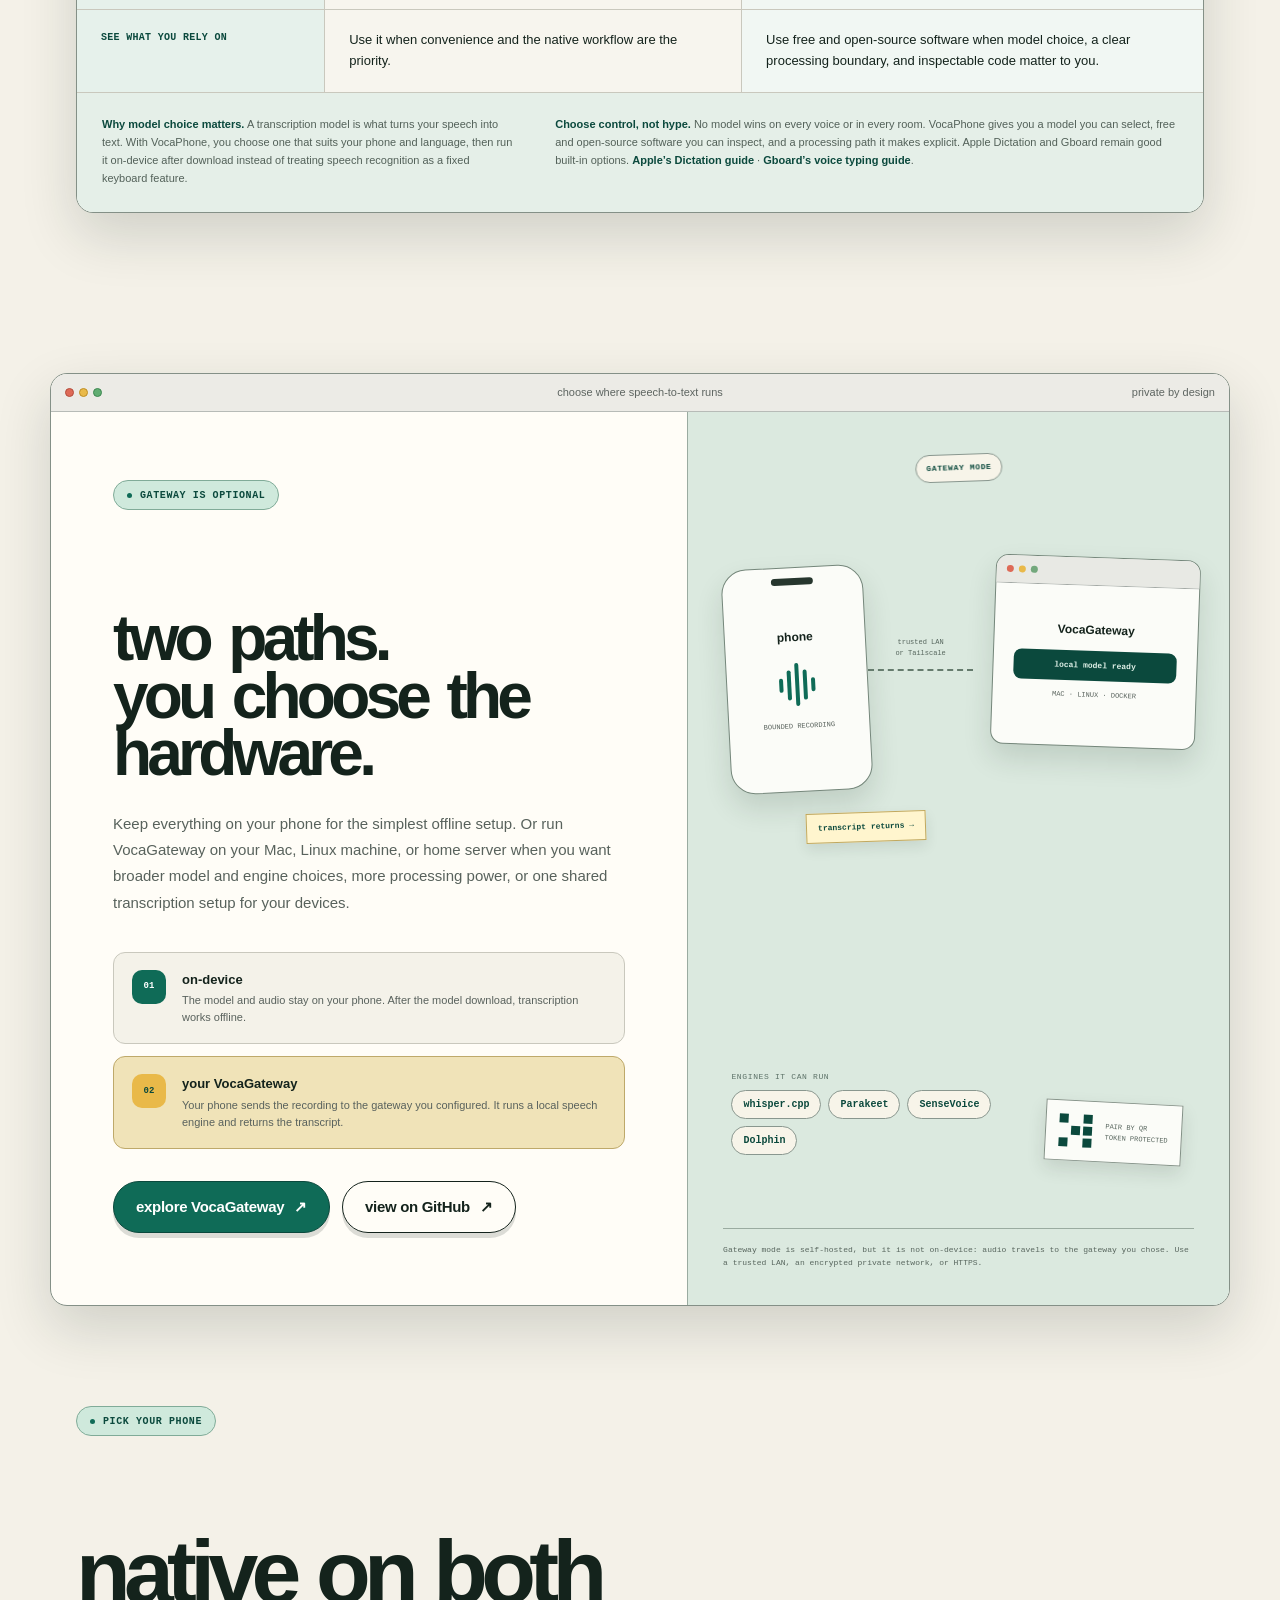
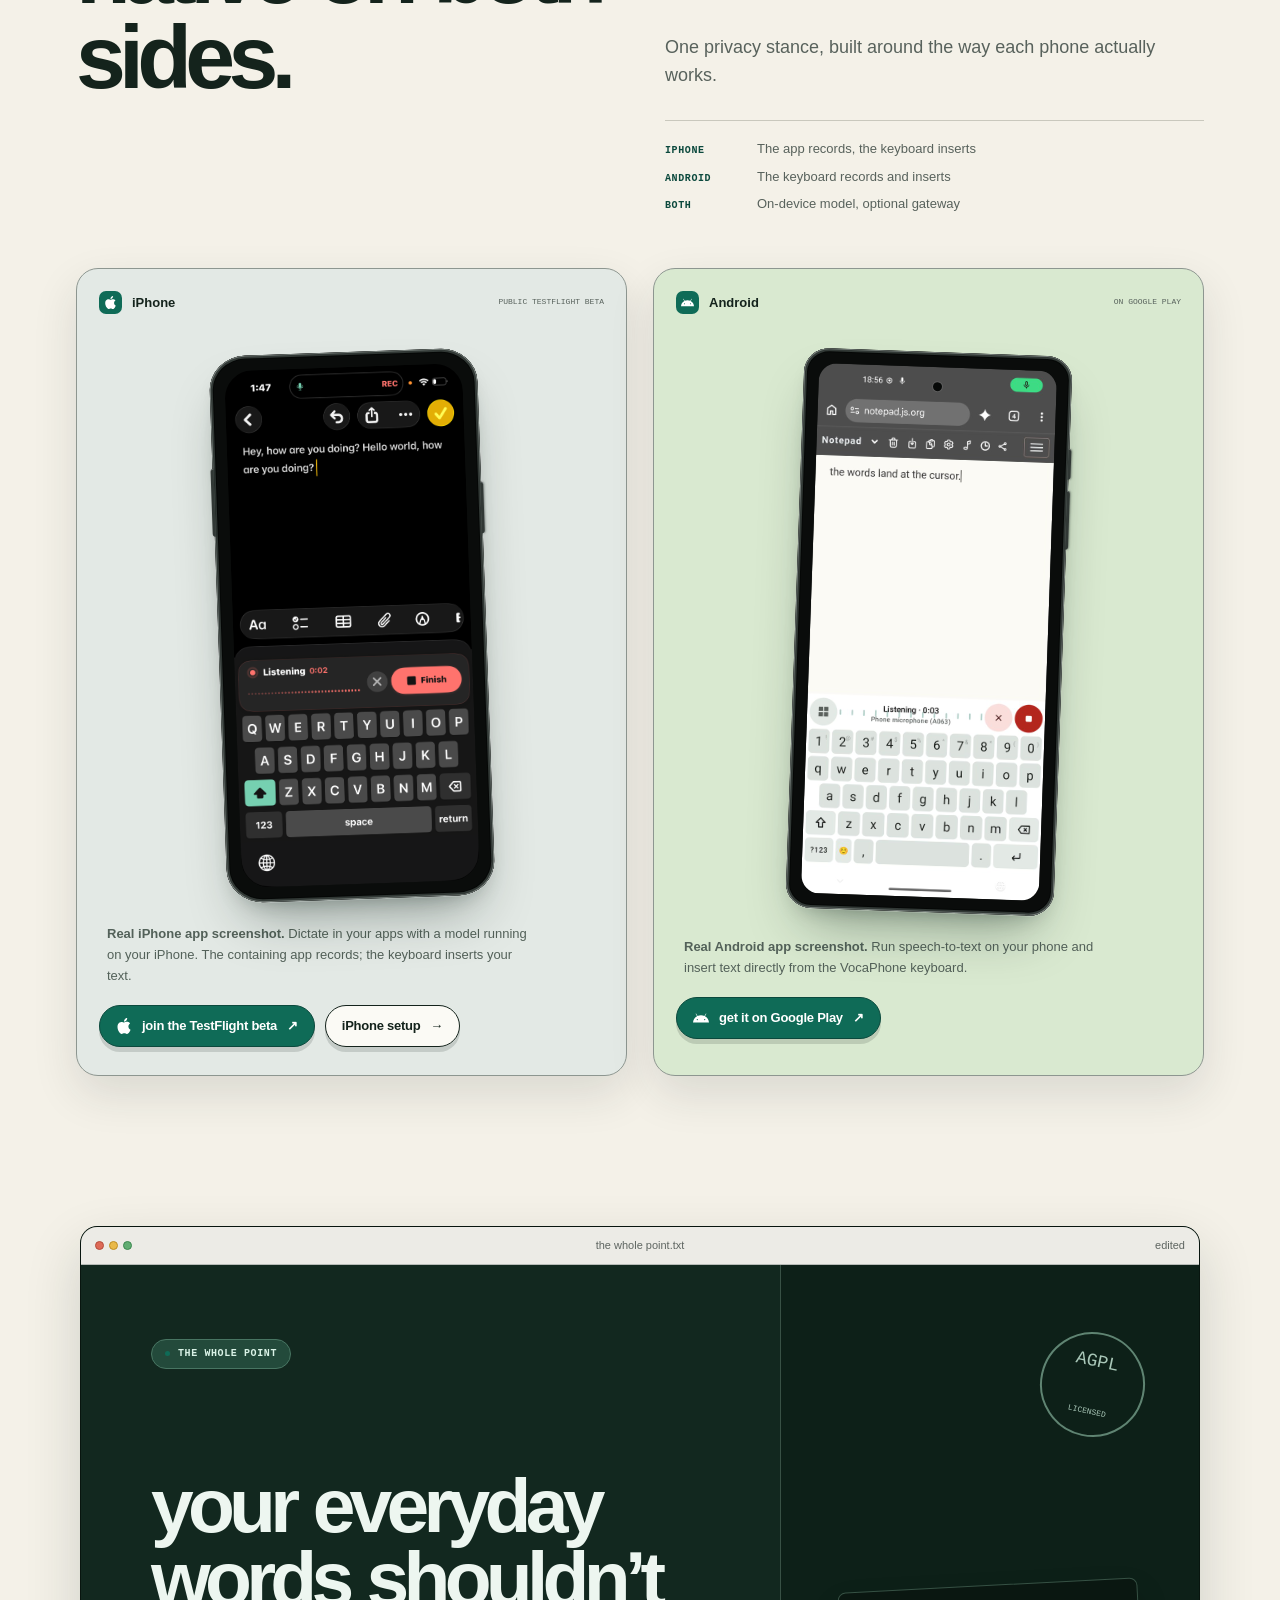
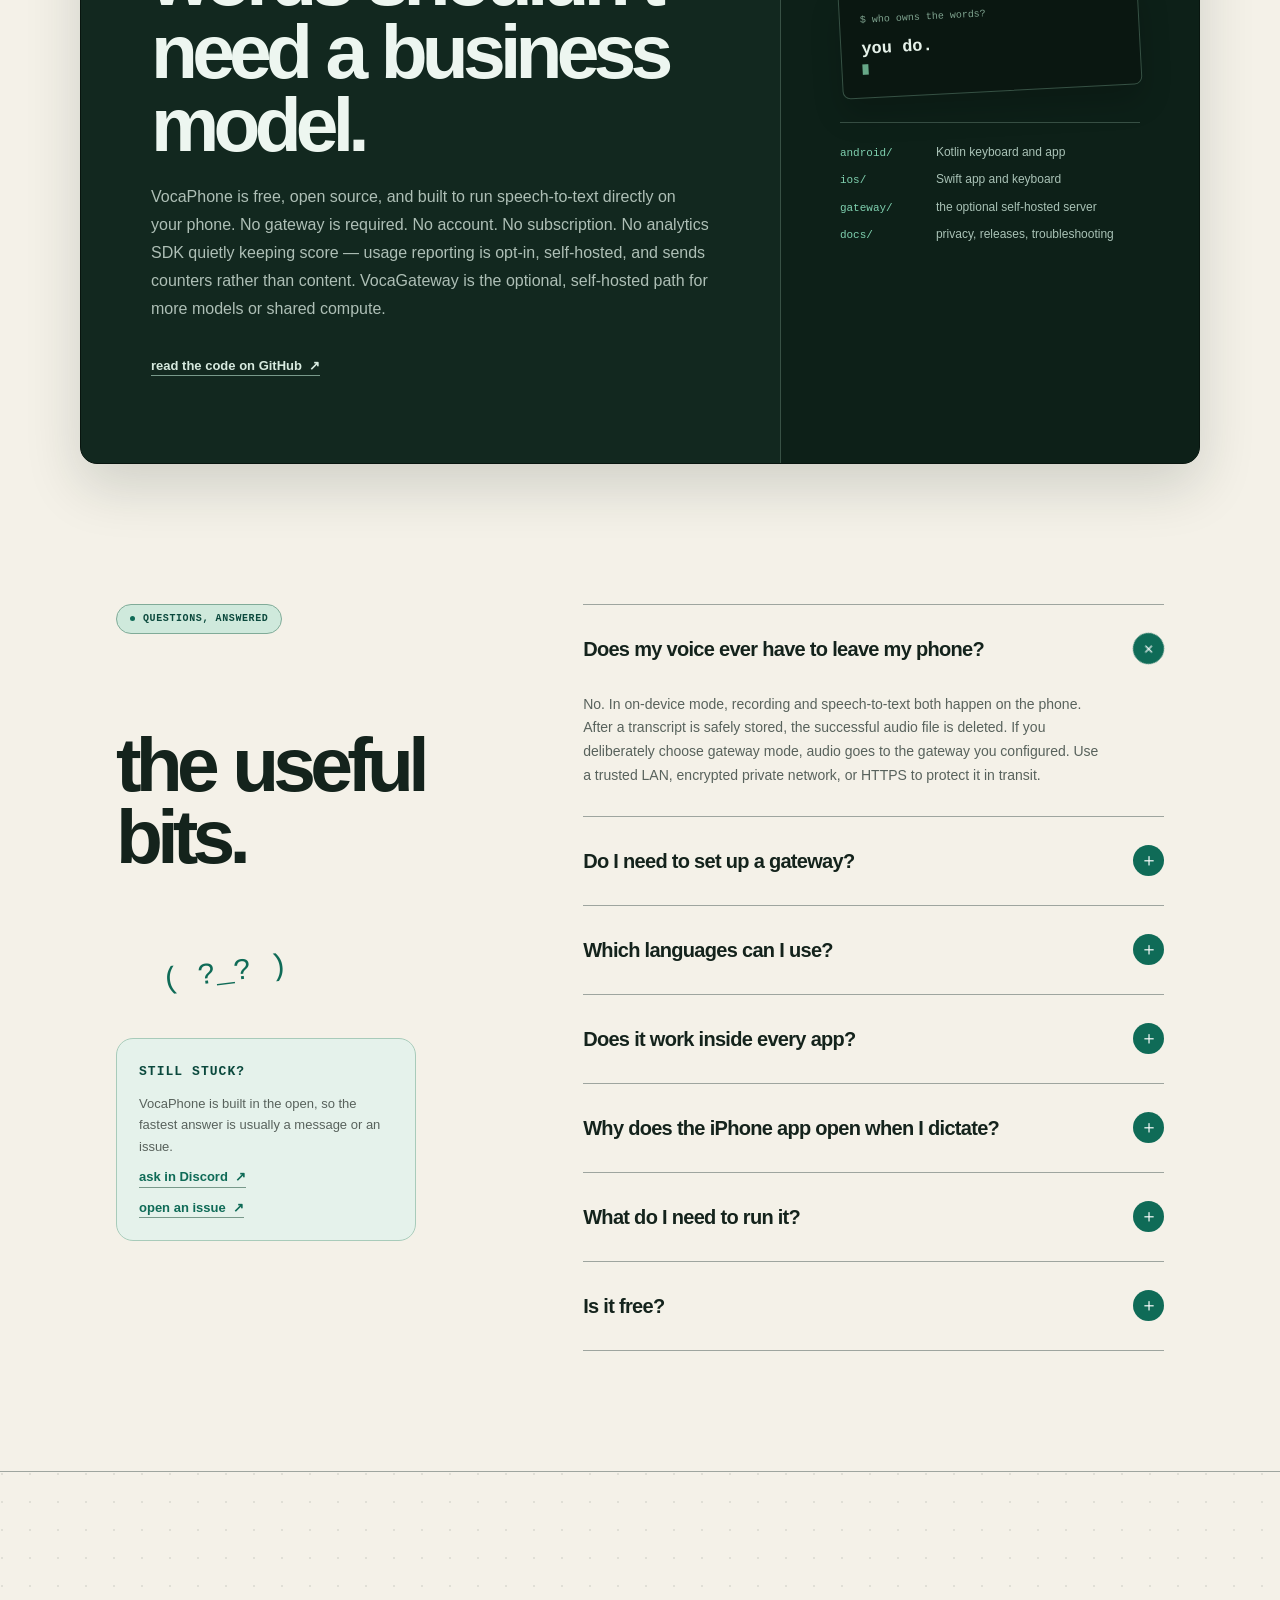
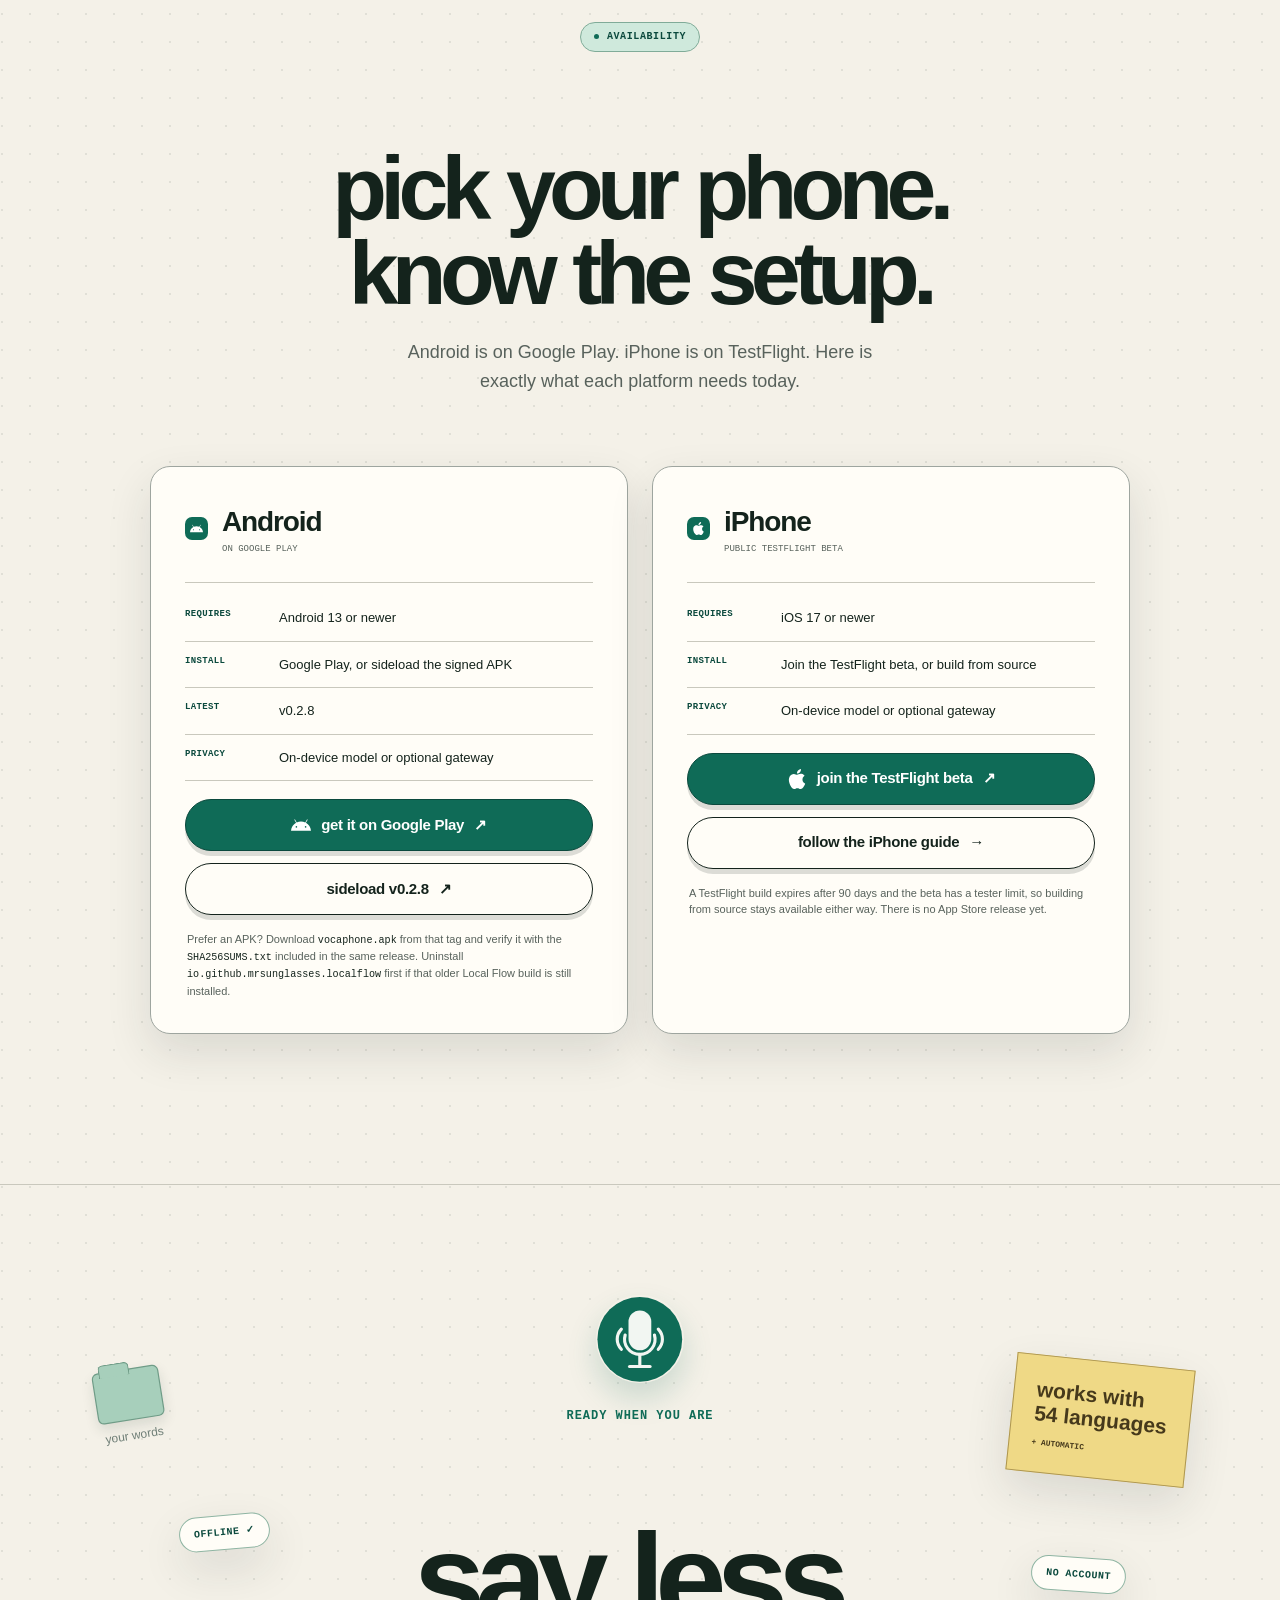
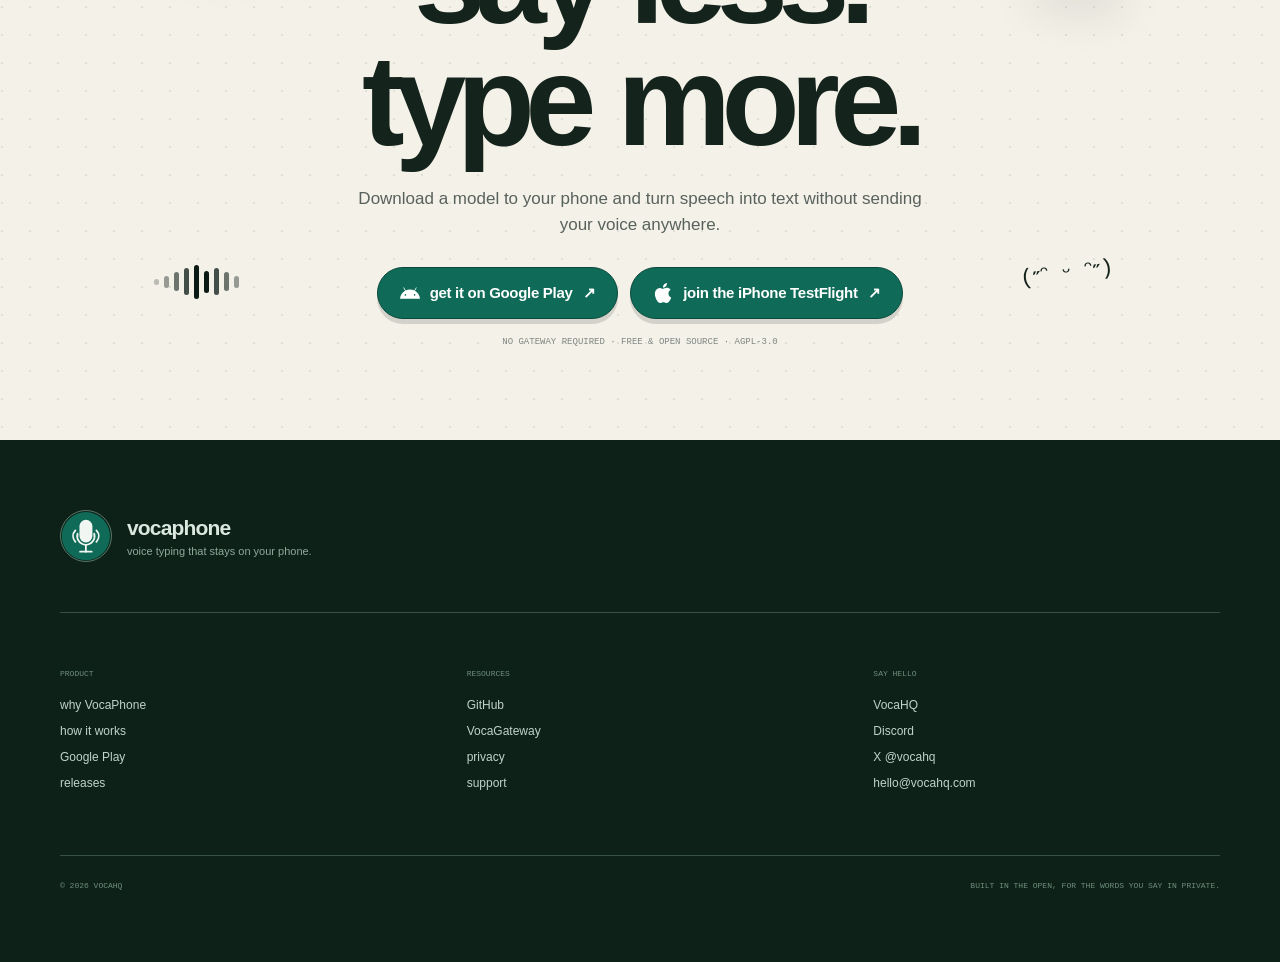
==== commit c3c9117d: "Merge 8a93905520f372e40a57c07a88c2a8ccc21643a3 into 6a17f61b9c544132984f92eb3f3d5b99c976c23c" ====
--- a/web/index.html
+++ b/web/index.html
@@ -49,6 +49,50 @@
     <link rel="manifest" href="site.webmanifest" />
     <link rel="stylesheet" href="styles.css" />
     <script src="script.js" defer></script>
+    <script type="application/ld+json">
+      {
+        "@context": "https://schema.org",
+        "@type": "MobileApplication",
+        "@id": "https://vocaphone.vocahq.com/#app",
+        "name": "VocaPhone",
+        "url": "https://vocaphone.vocahq.com/",
+        "description": "VocaPhone is a private voice keyboard for iPhone and Android. Run speech-to-text directly on your phone, or connect to VocaGateway on hardware you control for more models and shared compute.",
+        "image": "https://vocaphone.vocahq.com/assets/og-image.png",
+        "applicationCategory": "UtilitiesApplication",
+        "operatingSystem": "Android 13+, iOS 17+",
+        "installUrl": "https://play.google.com/store/apps/details?id=com.vocahq.vocaphone",
+        "license": "https://spdx.org/licenses/AGPL-3.0-only.html",
+        "isAccessibleForFree": true,
+        "offers": {
+          "@type": "Offer",
+          "price": "0",
+          "priceCurrency": "USD"
+        },
+        "sameAs": ["https://github.com/VocaHQ/vocaphone"],
+        "author": {
+          "@type": "Person",
+          "@id": "https://jatinkrmalik.com/about/#person",
+          "name": "Jatin K Malik",
+          "alternateName": "Jatin Kumar Malik",
+          "url": "https://jatinkrmalik.com/",
+          "sameAs": [
+            "https://www.wikidata.org/wiki/Q142178778",
+            "https://jatinkrmalik.com/about/",
+            "https://github.com/jatinkrmalik",
+            "https://x.com/jatinkrmalik",
+            "https://www.linkedin.com/in/jatinkrmalik/"
+          ]
+        },
+        "creator": { "@id": "https://jatinkrmalik.com/about/#person" },
+        "publisher": {
+          "@type": "Organization",
+          "@id": "https://vocahq.com/#organization",
+          "name": "VocaHQ",
+          "url": "https://vocahq.com/",
+          "sameAs": ["https://www.wikidata.org/wiki/Q142179028", "https://github.com/VocaHQ"]
+        }
+      }
+    </script>
   </head>
   <body>
   <!-- Platform marks, defined once and referenced by <use> wherever a button
@@ -491,6 +535,67 @@
         </p>
       </section>
 
+      <section class="comparison-section" id="native-dictation" aria-labelledby="native-dictation-title">
+        <div class="comparison-heading reveal">
+          <span class="section-tag">if your phone already transcribes</span>
+          <h2 id="native-dictation-title">Why use VocaPhone<br />if my phone already transcribes?</h2>
+          <div>
+            <p>Because built-in dictation is a useful default. VocaPhone is the voice-writing tool you choose when your words, language, privacy boundary, and model should be yours to set.</p>
+            <p>Use the built-in key for a quick reply. Use VocaPhone when you dictate often, care about names and custom words, or want to decide exactly where the speech-to-text model runs.</p>
+          </div>
+        </div>
+
+        <div class="comparison-window window reveal">
+          <div class="window-bar">
+            <div class="traffic-lights" aria-hidden="true"><i></i><i></i><i></i></div>
+            <span>native dictation / VocaPhone</span>
+            <span aria-hidden="true">choose for the job</span>
+          </div>
+          <div class="comparison-scroll" tabindex="0" aria-label="Comparison of built-in phone dictation and VocaPhone">
+            <table class="dictation-table">
+              <thead>
+                <tr>
+                  <th scope="col">What matters</th>
+                  <th scope="col">Built-in keyboard dictation</th>
+                  <th scope="col">VocaPhone</th>
+                </tr>
+              </thead>
+              <tbody>
+                <tr>
+                  <th scope="row">Why switch?</th>
+                  <td data-comparison="Built-in dictation">You want the fastest, already-there way to dictate a short message.</td>
+                  <td data-comparison="VocaPhone">You dictate often and want a speech-to-text setup shaped around your language, vocabulary, and workflow.</td>
+                </tr>
+                <tr>
+                  <th scope="row">Choose the model</th>
+                  <td data-comparison="Built-in dictation">The phone maker or keyboard provider selects and updates the model.</td>
+                  <td data-comparison="VocaPhone">Download a transcription model that fits your phone. Language availability is shown for the model you select.</td>
+                </tr>
+                <tr>
+                  <th scope="row">Keep the boundary clear</th>
+                  <td data-comparison="Built-in dictation">Can be on-device in supported languages and devices; availability and behavior vary by platform, language, and settings.</td>
+                  <td data-comparison="VocaPhone">On-device after the model download. If you need more compute, you can deliberately send audio to your own self-hosted VocaGateway.</td>
+                </tr>
+                <tr>
+                  <th scope="row">Make it sound like you</th>
+                  <td data-comparison="Built-in dictation">Built around the platform’s own voice commands, punctuation, and editing workflow.</td>
+                  <td data-comparison="VocaPhone">Teach it custom words, choose a writing style, and use the same setup in the text fields where you already write.</td>
+                </tr>
+                <tr>
+                  <th scope="row">See what you rely on</th>
+                  <td data-comparison="Built-in dictation">Use it when convenience and the native workflow are the priority.</td>
+                  <td data-comparison="VocaPhone">Use free and open-source software when model choice, a clear processing boundary, and inspectable code matter to you.</td>
+                </tr>
+              </tbody>
+            </table>
+          </div>
+          <div class="comparison-notes">
+            <p><strong>Why model choice matters.</strong> A transcription model is what turns your speech into text. With VocaPhone, you choose one that suits your phone and language, then run it on-device after download instead of treating speech recognition as a fixed keyboard feature.</p>
+            <p><strong>Choose control, not hype.</strong> No model wins on every voice or in every room. VocaPhone gives you a model you can select, free and open-source software you can inspect, and a processing path it makes explicit. Apple Dictation and Gboard remain good built-in options. <a href="https://support.apple.com/guide/iphone/dictate-text-iph2c0651d2/ios">Apple’s Dictation guide</a> · <a href="https://support.google.com/gboard/answer/11197787?hl=en">Gboard’s voice typing guide</a>.</p>
+          </div>
+        </div>
+      </section>
+
 
       <section class="gateway-section" id="gateway" aria-labelledby="gateway-title">
         <div class="gateway-window window reveal">
@@ -773,15 +878,15 @@
             <ul class="install-facts">
               <li><b>Requires</b><span>Android 13 or newer</span></li>
               <li><b>Install</b><span>Google Play, or sideload the signed APK</span></li>
-              <li><b>Latest</b><span>v0.2.7</span></li>
+              <li><b>Latest</b><span>v0.2.8</span></li>
               <li><b>Privacy</b><span>On-device model or optional gateway</span></li>
             </ul>
             <a class="button button-primary" href="https://play.google.com/store/apps/details?id=com.vocahq.vocaphone">
               <svg class="mark-solid" aria-hidden="true"><use href="#mark-android" /></svg>
               get it on Google Play <span aria-hidden="true">↗</span>
             </a>
-            <a class="button button-secondary" href="https://github.com/VocaHQ/vocaphone/releases/tag/android/v0.2.7">
-              sideload v0.2.7 <span aria-hidden="true">↗</span>
+            <a class="button button-secondary" href="https://github.com/VocaHQ/vocaphone/releases/tag/android/v0.2.8">
+              sideload v0.2.8 <span aria-hidden="true">↗</span>
             </a>
             <p class="install-note">
               Prefer an APK? Download <code>vocaphone.apk</code> from that tag and verify it with
@@ -855,7 +960,7 @@
           <a href="#why">why VocaPhone</a>
           <a href="#how">how it works</a>
           <a href="https://play.google.com/store/apps/details?id=com.vocahq.vocaphone">Google Play</a>
-          <a href="https://github.com/VocaHQ/vocaphone/releases/tag/android/v0.2.7">releases</a>
+          <a href="https://github.com/VocaHQ/vocaphone/releases/tag/android/v0.2.8">releases</a>
         </div>
         <div>
           <p>resources</p>
